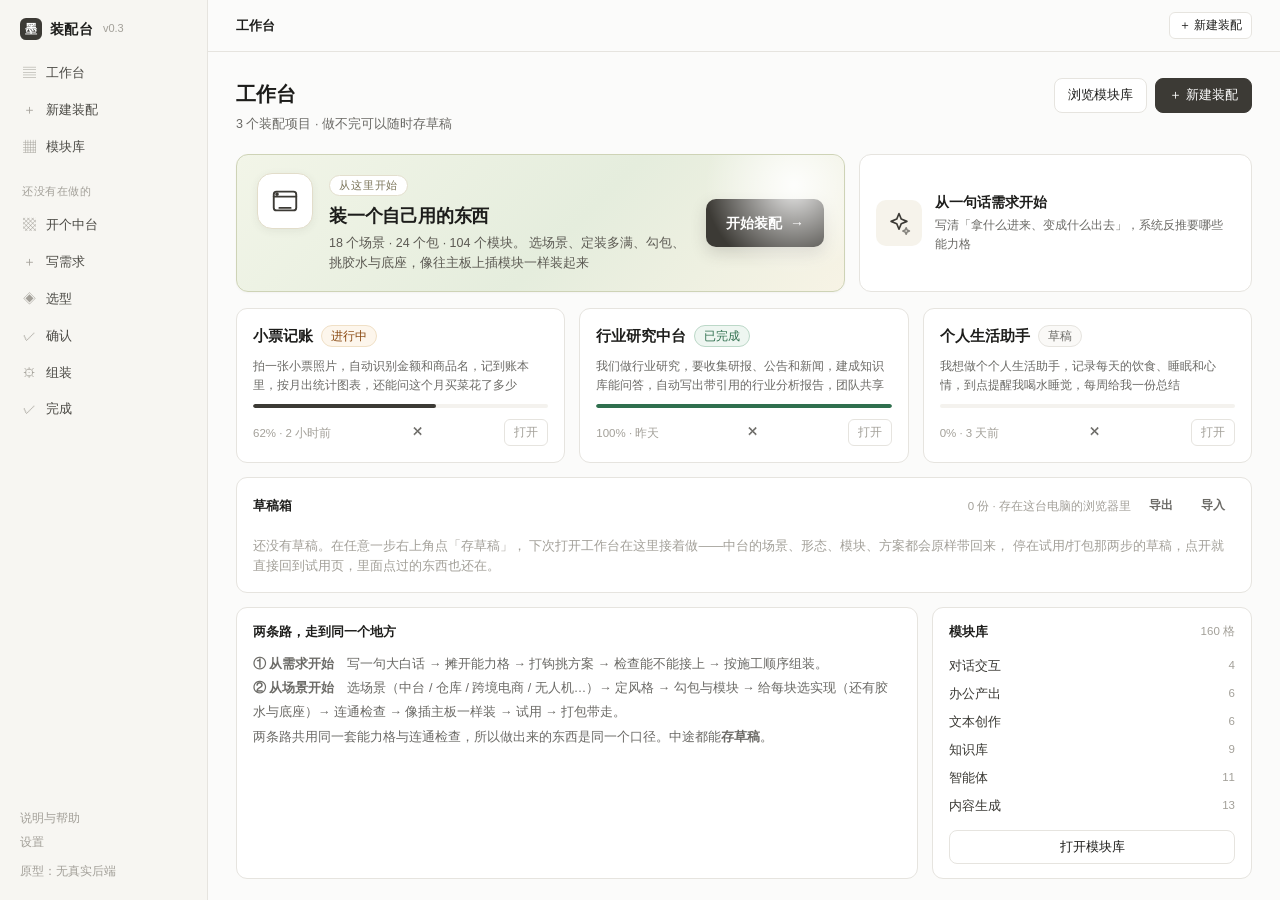
==== index.html @ 21ff0739 "release: 2026-11-26 首次发布（含线下现场域四个工作台）" ====
<!doctype html>
<html lang="zh-CN">
<head>
<meta charset="utf-8">
<meta name="viewport" content="width=device-width,initial-scale=1">
<title>墨山 · 装配台</title>
<style>
  :root{
    --bg:#fbfbfa; --panel:#fff; --side:#f7f6f2; --line:#e6e4df; --line2:#efedE8;
    --ink:#1d1d1b; --dim:#6b6a66; --faint:#a3a099; --soft:#f4f2ee;
    --brand:#3c3a35; --green:#2f6f4e; --red:#b3261e; --amber:#8a6d1f;
  }
  *{box-sizing:border-box}
  html,body{height:100%}
  body{margin:0;background:var(--bg);color:var(--ink);
    font:14px/1.6 -apple-system,BlinkMacSystemFont,"PingFang SC","Hiragino Sans GB","Microsoft YaHei",sans-serif;
    -webkit-font-smoothing:antialiased}
  button{font:inherit;color:inherit;cursor:pointer}
  a{color:inherit;text-decoration:none}
  .mono{font-family:ui-monospace,SFMono-Regular,Menlo,monospace}

  /* ── 外壳 ── */
  .app{display:grid;grid-template-columns:208px minmax(0,1fr);height:100vh}
  aside{background:var(--side);border-right:1px solid var(--line);display:flex;flex-direction:column;padding:16px 12px}
  .logo{display:flex;align-items:center;gap:8px;padding:2px 8px 16px}
  .logo i{width:22px;height:22px;border-radius:6px;background:var(--brand);display:grid;place-items:center;
    color:#fff;font-style:normal;font-size:12px;font-weight:700}
  .logo b{font-size:14px;font-weight:640;letter-spacing:.3px}
  .logo span{font-size:11px;color:var(--faint);margin-left:2px}
  .nav{display:flex;flex-direction:column;gap:2px}
  .nav #navFlow{display:flex;flex-direction:column;gap:2px;min-width:0}
  .nav a{display:flex;align-items:center;gap:9px;padding:7px 10px;border-radius:7px;font-size:13px;color:#4a4944}
  .nav a:hover{background:#eeece6}
  .nav a.on{background:#e9e6de;color:var(--ink);font-weight:600}
  .nav a i{font-style:normal;width:15px;text-align:center;color:var(--faint);font-size:13px}
  .nav a.on i{color:var(--brand)}
  .nav .lbl{font-size:11px;color:var(--faint);padding:16px 10px 6px;letter-spacing:.5px}
  .sidefoot{margin-top:auto;padding:10px 8px 2px;font-size:11.5px;color:var(--faint);line-height:1.7}

  main{overflow:auto;min-width:0}
  .top{position:sticky;top:0;z-index:20;background:rgba(251,251,250,.92);backdrop-filter:blur(6px);
    border-bottom:1px solid var(--line);padding:0 28px;height:52px;display:flex;align-items:center;gap:14px}
  .crumb{font-size:12.5px;color:var(--faint);display:flex;align-items:center;gap:7px}
  .crumb b{color:var(--ink);font-weight:600}
  .top .right{margin-left:auto;display:flex;gap:8px;align-items:center;
    /* 右侧按钮不参与收缩：一收缩「专业」「存草稿」就变成一个字一行 */
    flex:0 0 auto;white-space:nowrap}

  /* 步骤条 */
  .steps{display:flex;align-items:center;gap:0;font-size:12px;color:var(--faint)}
  .steps .s{display:flex;align-items:center;gap:6px;padding:0 4px}
  .steps .s em{font-style:normal;width:17px;height:17px;border-radius:50%;border:1px solid var(--line);
    background:#fff;display:grid;place-items:center;font-size:10.5px;color:var(--faint)}
  .steps .s.on{color:var(--ink);font-weight:600}
  .steps .s.on em{background:var(--brand);border-color:var(--brand);color:#fff}
  .steps .s.done em{background:#eef6f1;border-color:#bcd8c8;color:var(--green)}
  .steps .bar{width:22px;height:1px;background:var(--line)}

  /* ── 通用 ── */
  .page{padding:26px 28px 70px;max-width:1180px}
  .pagehd{display:flex;align-items:flex-start;gap:16px;margin-bottom:20px}
  .pagehd h1{margin:0;font-size:20px;font-weight:650;letter-spacing:.2px}
  .pagehd p{margin:4px 0 0;font-size:12.5px;color:var(--dim)}
  .pagehd .right{margin-left:auto;display:flex;gap:8px;flex:0 0 auto;
    flex-wrap:wrap;justify-content:flex-end}

  .btn{border:1px solid var(--line);background:#fff;border-radius:8px;padding:6px 13px;font-size:13px;
    display:inline-flex;align-items:center;gap:6px;transition:.12s}
  .btn:hover{background:var(--soft);border-color:#d5d1c7}
  .btn.primary{background:var(--brand);border-color:var(--brand);color:#fff}
  .btn.primary:hover{background:#2b2a26}
  .btn.ghost{background:transparent;border-color:transparent;color:var(--dim)}
  .btn.ghost:hover{background:var(--soft);color:var(--ink)}
  .btn.danger{color:var(--red);border-color:#e8c3bf;background:#fdf6f5}
  .btn.danger:hover{background:#fbeeec}
  .btn.sm{padding:3px 9px;font-size:12px;border-radius:6px}
  .btn.lg{padding:9px 20px;font-size:14px;border-radius:9px}
  /* 一步到底的那种按钮：这一页唯一「不用想」的出口，得让人一眼看见 */
  .btn.xl{padding:12px 26px;font-size:15px;font-weight:560;border-radius:10px;letter-spacing:.2px}
  .btn:disabled{opacity:.45;cursor:not-allowed;background:#f6f5f2}
  .btn.icon{padding:4px 7px}
  .recbar{display:flex;align-items:center;gap:16px;flex-wrap:wrap;
    padding:14px 18px;margin:0 0 18px;border:1px solid var(--line);border-radius:12px;
    background:linear-gradient(180deg,#fff,#fbfaf6)}
  .recbar .rb{min-width:220px;flex:1 1 320px}
  .recbar .rb b{display:block;font-size:13.5px;font-weight:640;margin-bottom:3px}
  .recbar .rb span{font-size:12px;color:var(--dim);line-height:1.7}
  .recbar .btn{flex:0 0 auto}
  @media(max-width:700px){ .recbar .btn{width:100%;justify-content:center} }

  .card{background:var(--panel);border:1px solid var(--line);border-radius:11px}
  .box{padding:14px 16px}
  .bh{font-size:12.5px;font-weight:640;margin:0 0 10px;display:flex;align-items:center;gap:8px}
  .bh .sp{margin-left:auto;font-weight:400;font-size:11.5px;color:var(--faint)}
  .badge{font-size:11.5px;border-radius:20px;padding:1px 9px;border:1px solid;font-weight:400;
    white-space:nowrap}
  .badge.ok{color:var(--green);border-color:#bcd8c8;background:#eef6f1}
  .badge.bad{color:var(--red);border-color:#e8c3bf;background:#fcf0ef}
  .badge.warn{color:#8a4a12;border-color:#f0e0c6;background:#fdf6ec}
  .badge.mute{color:var(--dim);border-color:var(--line);background:#faf9f7}
  .muted{color:var(--dim)}
  .faint{color:var(--faint)}
  .warnbox{font-size:12.5px;color:#8a4a12;background:#fdf6ec;border:1px solid #f0e0c6;border-radius:8px;padding:8px 10px;margin:7px 0}
  .brk{border-left:2px solid #e8c3bf;padding:1px 0 1px 10px;margin:9px 0;font-size:12.5px}
  .brk .fix{color:var(--dim);font-size:12px;margin-top:2px}
  .brk .fix em{font-style:normal;color:var(--green)}

  /* ── 工作台 ── */
  .grid3{display:grid;grid-template-columns:repeat(3,minmax(0,1fr));gap:14px}
  .proj{padding:16px;display:flex;flex-direction:column;gap:9px;transition:.15s;cursor:pointer}
  .proj:hover{border-color:#d5d1c7;box-shadow:0 6px 18px rgba(0,0,0,.045)}
  .proj h3{margin:0;font-size:14.5px;font-weight:620;display:flex;align-items:center;gap:8px}
  .proj .q{font-size:12px;color:var(--dim);line-height:1.6;display:-webkit-box;-webkit-line-clamp:2;
    -webkit-box-orient:vertical;overflow:hidden;min-height:38px}
  .proj .foot{display:flex;align-items:center;gap:8px;margin-top:2px;font-size:11.5px;color:var(--faint)}
  .proj .foot .btn{margin-left:auto}
  .bar{height:4px;border-radius:3px;background:var(--soft);overflow:hidden}
  .bar i{display:block;height:100%;background:var(--brand);border-radius:3px}
  .bar i.g{background:var(--green)}

  /* ── 需求页 ── */
  .askwrap{max-width:760px}
  .askwrap h1{font-size:26px;margin:8px 0 6px;font-weight:650;letter-spacing:.2px}
  .askwrap .sub{color:var(--dim);font-size:13.5px;margin:0 0 20px}
  textarea{width:100%;min-height:110px;resize:vertical;border:1px solid var(--line);border-radius:10px;
    padding:13px 15px;font:14px/1.7 inherit;background:#fff;outline:none;color:var(--ink)}
  textarea:focus{border-color:#b9b5ab;box-shadow:0 0 0 3px #f0eee8}
  .chips{display:flex;gap:7px;flex-wrap:wrap;margin:12px 0 0}
  .chip{font-size:12px;border:1px dashed #ddd9cd;border-radius:20px;padding:3px 11px;color:var(--dim);background:#fff;cursor:pointer}
  .chip:hover{color:var(--ink);border-color:#c9c3b3;background:#fdfcfa}
  .askfoot{display:flex;align-items:center;gap:10px;margin-top:18px}
  .askfoot .faint{font-size:11.5px}
  .tips{background:#fff;border:1px solid var(--line);border-radius:10px;padding:14px 16px;font-size:12.5px;color:var(--dim);line-height:1.85}
  .tips b{color:var(--ink)}

  /* ── 选型页 ── */
  .planwrap{display:grid;grid-template-columns:minmax(0,1fr) 344px;gap:20px;align-items:start}
  .needbar{display:flex;align-items:flex-start;gap:10px;padding:12px 14px;margin-bottom:14px}
  .needbar .q{font-size:13.5px;line-height:1.65;flex:1}
  .needbar .q em{font-style:normal;color:var(--faint);font-size:12px;display:block;margin-bottom:2px}
  .toolbar{display:flex;align-items:center;gap:8px;margin:0 0 14px;font-size:12.5px;color:var(--dim)}
  .toolbar .k{display:flex;gap:14px;margin-right:auto}
  .toolbar .k span b{color:var(--ink)}

  .group{margin-bottom:18px}
  .gt{display:flex;align-items:center;gap:8px;margin:0 0 8px;font-size:12.5px;font-weight:640}
  .gt .dot{width:7px;height:7px;border-radius:50%}
  .gt i{font-style:normal;font-weight:400;font-size:11.5px;color:var(--faint)}
  .mod{background:#fff;border:1px solid var(--line);border-radius:10px;padding:11px 13px;margin-bottom:7px;
    display:grid;grid-template-columns:20px minmax(0,1fr);gap:9px;transition:.15s}
  .mod:hover{border-color:#d5d1c7}
  .mod.off{background:#faf9f6;opacity:.6}
  .mod input{margin:3px 0 0;width:15px;height:15px;accent-color:#3c3a35}
  .mod .h{display:flex;align-items:baseline;gap:7px}
  .mod .nm{font-weight:620;font-size:13.5px}
  .mod .cid{font:10.5px/1 ui-monospace,Menlo,monospace;color:#b3b0a7}
  .mod .lk{margin-left:auto;font-size:11.5px;color:var(--faint);border-bottom:1px dashed #d8d4c9;cursor:pointer;white-space:nowrap;flex:0 0 auto}
  .mod .lk:hover{color:var(--ink)}
  .mod .ab{font-size:12.5px;color:#4a4944;margin-top:1px}
  .mod .io{font-size:11.5px;color:var(--dim);margin-top:4px}
  .mod .io b{font-weight:500;color:#57554f}
  .pills{display:flex;gap:6px;flex-wrap:wrap;margin-top:7px}
  .pill{font-size:11.5px;border:1px solid var(--line);border-radius:6px;padding:1px 8px;color:#4a4944;background:#fff;cursor:pointer}
  .pill:hover{border-color:#c3bfb4}
  .pill.on{background:var(--brand);border-color:var(--brand);color:#fff}
  .pill.on i{color:#c8c4ba}
  .pill i{font-style:normal;color:#a3a099;margin-left:4px;font-size:10px}
  .pill.more{color:var(--faint);border-style:dashed;cursor:default}

  aside.right{position:sticky;top:68px;display:flex;flex-direction:column;gap:11px}
  ol.seq{margin:0;padding-left:19px;font-size:12.5px}
  ol.seq li{margin:3px 0}
  ol.seq li small{color:#b3b0a7;font-size:10.5px;margin-left:5px;font-family:ui-monospace,Menlo,monospace}
  .gapbox{font-size:12px;color:#8a4a12;background:#fdf6ec;border:1px solid #f0e0c6;border-radius:8px;padding:8px 10px;margin-top:6px}
  .cta{display:flex;flex-direction:column;gap:7px}
  .cta .hint{font-size:11.5px;color:var(--faint);text-align:center}

  /* ── 确认页 ── */
  .conf{display:grid;grid-template-columns:minmax(0,1fr) 300px;gap:20px;align-items:start}
  table{width:100%;border-collapse:collapse;font-size:12.5px}
  th,td{text-align:left;padding:9px 10px;border-bottom:1px solid var(--line2);vertical-align:top}
  th{font-size:11.5px;color:var(--dim);font-weight:600;background:#faf9f7;border-top:1px solid var(--line)}
  tr:last-child td{border-bottom:none}
  td.nm{font-weight:600}
  td .sub{color:var(--faint);font-size:11px;font-family:ui-monospace,Menlo,monospace}
  .stat{display:grid;grid-template-columns:1fr 1fr;gap:1px;background:var(--line);border-radius:10px;overflow:hidden;border:1px solid var(--line)}
  .stat div{background:#fff;padding:12px 14px}
  .stat b{display:block;font-size:20px;font-weight:640;line-height:1.2}
  .stat span{font-size:11.5px;color:var(--dim)}
  .stat b.g{color:var(--green)} .stat b.a{color:var(--amber)} .stat b.r{color:var(--red)}

  /* ── 组装页 ── */
  .buildwrap{max-width:820px;margin:0 auto;padding:34px 28px}
  .ring{width:132px;height:132px;position:relative;margin:0 auto 6px}
  .ring svg{transform:rotate(-90deg)}
  .ring .c{position:absolute;inset:0;display:flex;flex-direction:column;align-items:center;justify-content:center;gap:1px}
  .ring .c b{font-size:24px;font-weight:650;letter-spacing:-.5px}
  .ring .c span{font-size:11px;color:var(--faint)}
  .stage{display:flex;justify-content:center;gap:0;margin:16px 0 22px}
  .stage .s{font-size:11.5px;color:var(--faint);padding:0 12px;position:relative;display:flex;align-items:center;gap:5px}
  .stage .s:after{content:"";position:absolute;right:-3px;width:6px;height:1px;background:var(--line)}
  .stage .s:last-child:after{display:none}
  .stage .s i{width:6px;height:6px;border-radius:50%;background:#dcd8cd}
  .stage .s.on{color:var(--ink);font-weight:600}
  .stage .s.on i{background:var(--brand)}
  .stage .s.done i{background:var(--green)}
  .log{background:#faf9f7;border:1px solid var(--line);border-radius:10px;padding:12px 14px;height:246px;
    overflow:auto;font:12px/1.95 ui-monospace,Menlo,monospace;color:#4a4944}
  .log div{white-space:pre-wrap}
  .log .t{color:#b3b0a7}
  .log .ok{color:var(--green)}
  .log .now{color:var(--ink);font-weight:600}
  .log .dim{color:var(--dim)}
  .buildbar{display:flex;justify-content:center;gap:8px;margin-top:16px;flex-wrap:wrap}
  .buildbar .back{margin-right:auto}

  /* ── 完成页 ── */
  /* 注意：完成页容器不能叫 .done —— 阶段条里「已完成的步骤」也是 .s.done，
     两者一撞，max-width + margin:0 auto 会把阶段条上的项撑成居中块（真踩过） */
  .donewrap{max-width:760px;margin:0 auto;padding:44px 28px;text-align:center}
  .donewrap .tick{width:56px;height:56px;border-radius:50%;background:#eef6f1;border:1px solid #bcd8c8;
    display:grid;place-items:center;margin:0 auto 14px;color:var(--green);font-size:26px}
  .donewrap h1{margin:0;font-size:22px;font-weight:650}
  .donewrap p{margin:6px 0 0;color:var(--dim);font-size:13px}
  .tree{text-align:left;background:#faf9f7;border:1px solid var(--line);border-radius:10px;padding:13px 16px;
    margin:22px 0;font:12px/1.95 ui-monospace,Menlo,monospace;color:#4a4944;white-space:pre;overflow:auto}
  .tree .d{color:var(--brand);font-weight:600}
  .tree .m{color:var(--faint)}
  .donebtns{display:flex;gap:9px;justify-content:center;flex-wrap:wrap}

  /* ── 试用 / 打包 ── */
  .trialbar{display:flex;align-items:center;gap:10px;flex-wrap:wrap;margin-bottom:12px}
  .trialbox{display:block;width:100%;height:640px;border:1px solid var(--line);border-radius:12px;
    background:#f4f3ef;box-shadow:0 1px 0 #fff inset}
  .packlist{background:#faf9f7;border:1px solid var(--line);border-radius:10px;padding:4px 0;margin:14px 0;
    font:12px/1.9 ui-monospace,Menlo,monospace;overflow:auto}
  .packlist .row{display:flex;gap:10px;padding:5px 14px;border-bottom:1px solid var(--line2)}
  .packlist .row:last-child{border-bottom:0}
  .packlist .row b{font-weight:600;color:var(--ink);min-width:130px}
  .packlist .row span{color:var(--dim);font-family:inherit}
  @media(max-width:720px){.trialbox{height:540px}}

  /* ── 库 ── */
  .libbar{display:flex;gap:9px;align-items:center;margin-bottom:16px}
  input.search{flex:1;border:1px solid var(--line);border-radius:8px;padding:7px 12px;font:13px inherit;outline:none;background:#fff}
  input.search:focus{border-color:#b9b5ab;box-shadow:0 0 0 3px #f0eee8}
  .libdom{margin-bottom:18px}
  .librow{display:grid;grid-template-columns:repeat(2,minmax(0,1fr));gap:8px}
  .libitem{background:#fff;border:1px solid var(--line);border-radius:9px;padding:9px 12px;cursor:pointer}
  .libitem:hover{border-color:#d5d1c7}
  .libitem b{font-size:13px;font-weight:600}
  .libitem .cid{font:10.5px/1 ui-monospace,Menlo,monospace;color:#b3b0a7;margin-left:6px}
  .libitem p{margin:2px 0 0;font-size:11.5px;color:var(--dim);line-height:1.55}

  /* ── 弹窗 / toast ── */
  .mask{position:fixed;inset:0;background:rgba(20,20,18,.28);display:grid;place-items:center;z-index:80;padding:24px}
  .modal{background:#fff;border-radius:13px;max-width:640px;width:100%;max-height:84vh;display:flex;flex-direction:column;
    box-shadow:0 24px 70px rgba(0,0,0,.18);overflow:hidden}
  .modal .mh{padding:15px 18px;border-bottom:1px solid var(--line);display:flex;align-items:center;gap:10px}
  .modal .mh b{font-size:14.5px;font-weight:640}
  .modal .mh .x{margin-left:auto;border:0;background:transparent;color:var(--faint);font-size:17px;line-height:1;padding:2px 5px;border-radius:5px}
  .modal .mh .x:hover{background:var(--soft);color:var(--ink)}
  .modal .mb{padding:16px 18px;overflow:auto}
  .modal .mf{padding:12px 18px;border-top:1px solid var(--line);display:flex;gap:8px;justify-content:flex-end;background:#fcfbf9}
  .modal p{margin:8px 0;font-size:13px;line-height:1.75}
  .modal .kv{display:flex;gap:8px;font-size:12px;color:var(--dim);margin:3px 0}
  .modal .kv b{color:var(--ink);font-weight:500;min-width:52px;flex:0 0 auto}
  .pvrow{border:1px solid var(--line);border-radius:9px;padding:10px 12px;margin:7px 0}
  .pvrow.on{border-color:var(--brand);background:#fcfbf9}
  .pvrow .h{display:flex;align-items:center;gap:8px}
  .pvrow .h b{font-size:13px}
  .pvrow p{margin:4px 0 0;font-size:12px;color:var(--dim)}
  .pvrow ul{margin:5px 0 0;padding-left:16px;font-size:12px;color:var(--dim);line-height:1.7}
  #toast{position:fixed;left:50%;bottom:26px;transform:translate(-50%,14px);background:#2b2a26;color:#fff;
    font-size:12.5px;padding:8px 16px;border-radius:20px;opacity:0;pointer-events:none;transition:.22s;z-index:99}
  #toast.on{opacity:1;transform:translate(-50%,0)}

  .empty{color:var(--faint);font-size:12.5px}
  .mobar{display:none}
  @media(max-width:1080px){
    .mobar{display:flex;position:sticky;bottom:0;z-index:15;align-items:center;gap:10px;
      background:rgba(251,251,250,.95);backdrop-filter:blur(6px);border-top:1px solid var(--line);
      padding:9px 14px;margin:0 -14px}
  }
  .feed div{font-size:12.5px;color:#3a3934;padding:5px 0;border-bottom:1px dashed var(--line2)}
  .feed div:last-child{border-bottom:0}
  .feed .t{color:var(--faint);font-size:11.5px;margin-right:9px;font-family:ui-monospace,Menlo,monospace}
  .mini div{display:flex;align-items:center;font-size:12.5px;color:#3a3934;padding:4px 0}
  .mini div span{flex:1}
  .mini div i{font-style:normal;color:var(--faint);font-size:11.5px}
  @media(max-width:1080px){.page>div[style*="grid-template-columns:minmax(0,1fr) 320px"]{grid-template-columns:1fr!important}}
  @media(max-width:1080px){
    .planwrap,.conf{grid-template-columns:1fr}
    aside.right{position:static}
    .grid3{grid-template-columns:1fr}
    .librow{grid-template-columns:1fr}
  }
  @media(max-width:820px){
    .app{grid-template-columns:1fr;grid-template-rows:auto minmax(0,1fr)}
    aside{flex-direction:row;align-items:center;gap:6px;border-right:0;border-bottom:1px solid var(--line);
      padding:7px 12px;overflow-x:auto}
    .logo{padding:0 10px 0 0}
    .logo b{display:none}
    .logo span{display:none}
    /* 横排时 nav 不能被压缩：flex-shrink 会把每个入口挤到一个字宽，中文就竖排了 */
    .nav{flex-direction:row;gap:2px;flex:0 0 auto}
    .nav #navFlow{flex-direction:row;gap:2px;flex:0 0 auto}
    .nav a{white-space:nowrap;flex:0 0 auto}
    .nav .lbl{display:none}
    .sidefoot{display:none}
    .top{padding:0 14px;height:46px;gap:8px}
    /* crumb 本身是 flex，text-overflow 对它无效——会把场景名硬切一半。
       要让里面的 b 去省略，才出得来「仓库管理…」 */
    .top .crumb{white-space:nowrap;overflow:hidden;min-width:0}
    .top .crumb b{overflow:hidden;text-overflow:ellipsis;white-space:nowrap;min-width:0}
    .top .right{flex:0 0 auto;white-space:nowrap;display:flex;gap:7px}
    .steps{display:none}
    .top .hubstep{display:none}
    .page{padding:18px 14px 60px}
    .pagehd{flex-wrap:wrap}
  }
  /* ── 个人中台：风格 / 模块 / 方案 ── */
  .hubstep{display:flex;align-items:center;gap:0;font-size:12px;color:var(--faint)}
  .hubstep .s{display:flex;align-items:center;gap:6px}
  /* 顶栏里这三样都不能被压成竖排：中文在 flex 收缩时会一个字一行。
     桌面端也要 nowrap —— 面包屑变长（「芯片 EDA 设计台」）以后 1280 就开始挤。 */
  .top .crumb,.top .hubstep,.top .hubstep .s{white-space:nowrap}
  .top .hubstep{flex:0 1 auto;min-width:0;overflow:hidden}
  .top .crumb{min-width:0;overflow:hidden}
  .top .crumb b{overflow:hidden;text-overflow:ellipsis;white-space:nowrap;min-width:0}
  /* 1240 以下步骤条只留序号圆点：八步的文字加起来比面包屑还宽，先砍它 */
  @media(max-width:1240px){
    .top .hubstep .s{font-size:0}
    .top .hubstep .s em{font-size:10px}
    .top .hubstep .b{margin:0 3px;width:12px}
  }
  .hubstep .s em{font-style:normal;width:17px;height:17px;border-radius:50%;border:1px solid var(--line);
    background:#fff;display:grid;place-items:center;font-size:10.5px;color:var(--faint)}
  .hubstep .s.on{color:var(--ink);font-weight:600}
  .hubstep .s.on em{background:var(--brand);border-color:var(--brand);color:#fff}
  .hubstep .s.done em{background:#eef6f1;border-color:#bcd8c8;color:var(--green)}
  .hubstep .b{width:20px;height:1px;background:var(--line);margin:0 6px}

  .styles{display:grid;grid-template-columns:repeat(3,minmax(0,1fr));gap:14px}
  .sty{background:var(--panel);border:1px solid var(--line);border-radius:12px;padding:14px;cursor:pointer;
    transition:.16s;display:flex;flex-direction:column;gap:9px}
  .sty:hover{border-color:#cfcabd;box-shadow:0 8px 22px rgba(0,0,0,.06);transform:translateY(-1px)}
  .sty.on{border-color:var(--brand);box-shadow:0 0 0 2px #eceae4}
  .sty .nm{display:flex;align-items:center;gap:8px;font-size:14.5px;font-weight:640}
  .sty .nm .n{margin-left:auto;font-size:11.5px;color:var(--faint);font-weight:400}
  .sty .d{font-size:12.5px;color:var(--dim);line-height:1.7;min-height:44px}
  .sty .keep{font-size:11.5px;color:#4a4944;background:#faf9f7;border:1px dashed var(--line);
    border-radius:7px;padding:7px 9px;line-height:1.65}
  .sty .keep b{color:var(--ink);font-weight:600}
  .sty svg{display:block;width:100%;height:auto;border-radius:8px;background:#f8f7f4;border:1px solid var(--line2)}


  /* ── 场景：选「我要做什么」 ── */
  /* 场景一多，一张平铺网格就找不着了。按「装给谁」分组，
     顶上一条吸顶索引：点一下就只看这一组，再点「全部」回来。 */
  .scidx{position:sticky;top:52px;z-index:8;display:flex;gap:7px;align-items:center;flex-wrap:wrap;
    padding:9px 0 10px;margin-bottom:2px;background:#fff;border-bottom:1px solid var(--line2)}
  .scidx .lb{font-size:11.5px;color:var(--faint);margin-right:2px}
  .scg{border:1px solid var(--line);background:#fff;border-radius:20px;padding:5px 12px;font-size:12.5px;
    color:var(--dim);display:inline-flex;align-items:center;gap:6px;cursor:pointer;transition:.13s;font-weight:500}
  .scg i{font-style:normal;font-size:10.5px;color:var(--faint);background:#f4f2ec;border-radius:10px;
    padding:0 5px;line-height:15px}
  .scg:hover{border-color:#d5d1c7;color:var(--ink)}
  .scg.on{background:var(--brand);border-color:var(--brand);color:#fff}
  .scg.on i{background:rgba(255,255,255,.18);color:#fff}
  .scgh{display:flex;align-items:baseline;gap:9px;margin:16px 0 9px}
  .scgh b{font-size:13.5px;font-weight:640}
  .scgh span{font-size:11.5px;color:var(--faint)}
  .scgh:first-child{margin-top:6px}
  .sctip{font-size:12px;color:var(--dim);margin:6px 0 2px}
  .sctip .lnk{border:0;background:none;padding:0;margin-left:8px;color:var(--ink);text-decoration:underline;
    text-underline-offset:2px;cursor:pointer;font-size:12px}
  .scenes{display:grid;grid-template-columns:repeat(3,minmax(0,1fr));gap:12px}
  .sc{background:var(--panel);border:1px solid var(--line);border-radius:12px;padding:13px 14px;
    cursor:pointer;transition:.16s;display:flex;flex-direction:column;gap:7px}
  .sc:hover{border-color:#cfcabd;box-shadow:0 8px 22px rgba(0,0,0,.06);transform:translateY(-1px)}
  .sc.on{border-color:var(--brand);box-shadow:0 0 0 2px #eceae4}
  .sc .sh{display:flex;align-items:center;gap:8px}
  .sc .sico{width:30px;height:30px;border-radius:8px;background:#f4f2ec;display:grid;place-items:center;
    color:#6a675d;border:1px solid var(--line2);flex:0 0 auto}
  .sc .sh b{font-size:14px;font-weight:640}
  .sc .ss{font-size:12px;color:var(--dim);line-height:1.6}
  .sc .so{font-size:11.5px;color:#5c5a53;line-height:1.6;background:#faf9f6;border-radius:7px;padding:7px 8px}
  .sc .so em{font-style:normal;color:var(--faint);margin-right:5px}
  .sc .sp{display:flex;flex-wrap:wrap;gap:4px;margin-top:auto;padding-top:5px}
  .sc .sp span{font-size:10.5px;border-radius:20px;padding:2px 7px;font-weight:500;
    background:hsl(var(--h) 70% 94%);color:hsl(var(--h) 46% 30%);border:1px solid hsl(var(--h) 52% 84%)}

  /* ── 包：成套的功能，带色相 ── */
  .packs{display:flex;flex-direction:column;gap:15px}
  .pk{background:var(--panel);border:1px solid var(--line);border-radius:13px;overflow:hidden;
    border-left:3px solid hsl(var(--h) 60% 64%)}
  .pk.out{border-left-style:dashed}
  .pk.off{background:#fcfbf9}
  .pk .ph{display:flex;align-items:center;gap:8px;padding:10px 13px;
    background:hsl(var(--h) 54% 97%);border-bottom:1px solid var(--line2)}
  .pk .pico{width:26px;height:26px;border-radius:7px;background:#fff;flex:0 0 auto;
    border:1px solid hsl(var(--h) 42% 88%);display:grid;place-items:center}
  .pk .ph b{font-size:13.5px;font-weight:650;color:hsl(var(--h) 32% 24%)}
  .pk .ptk{font-size:10.5px;border-radius:20px;padding:2px 7px;border:1px solid transparent;white-space:nowrap}
  .pk .ptk.must{background:#eef6f1;color:#2f6b4a;border-color:#cfe4d8}
  .pk .ptk.rec{background:#fdf3e3;color:#8a5a12;border-color:#f0dcbc}
  .pk .ptk.opt{background:#f4f3ef;color:#7a776d;border-color:var(--line)}
  .pk .pout{font-size:10.5px;color:var(--faint);border:1px dashed var(--line);border-radius:20px;padding:1px 6px;white-space:nowrap}
  .pk .pn{margin-left:auto;font-size:11.5px;color:hsl(var(--h) 28% 40%);font-variant-numeric:tabular-nums}
  .pk .pall{border:1px solid hsl(var(--h) 38% 85%);background:#fff;color:hsl(var(--h) 36% 34%);
    font-size:11px;border-radius:6px;padding:2px 8px;cursor:pointer;white-space:nowrap}
  .pk .pall:hover{background:hsl(var(--h) 68% 96%)}
  .pk .ps{font-size:11.5px;color:var(--dim);line-height:1.6;padding:8px 14px 0}
  .pk .plist{display:grid;grid-template-columns:repeat(2,minmax(0,1fr));gap:9px;padding:10px 12px 12px}

  /* 模块卡：左边一条这个包的颜色，图标底色也带色 */
  .plist .hm{grid-template-columns:40px minmax(0,1fr) auto;padding:9px 10px;gap:10px;
    border-left:3px solid hsl(var(--h) 55% 68%)}
  .plist .hm .ico{width:40px;height:40px;background:hsl(var(--h) 62% 96%);border-color:hsl(var(--h) 44% 89%)}
  .plist .hm.off{border-left-color:var(--line)}
  .plist .hm.off .ico{background:#f6f4ef}
  .hm .nm .mc{font-size:10.5px;color:var(--faint);font-weight:400;margin-left:auto;white-space:nowrap}

  /* 方案页的三段标题与胶水卡 */
  .secttl{display:flex;align-items:baseline;gap:9px;margin:18px 0 10px;scroll-margin-top:70px}
  .secttl.first{margin-top:12px}
  .secttl b{font-size:14px;font-weight:650;white-space:nowrap}
  .secttl span{font-size:11.5px;color:var(--faint)}
  .pm .pdot{width:22px;height:22px;display:grid;place-items:center;border-radius:6px;flex:0 0 auto;
    background:hsl(var(--h) 62% 96%);border:1px solid hsl(var(--h) 44% 89%)}
  .pm .ptag{font-size:10.5px;color:hsl(var(--h) 34% 36%);background:hsl(var(--h) 58% 96%);
    border:1px solid hsl(var(--h) 44% 87%);border-radius:20px;padding:1px 7px;white-space:nowrap}
  .plans.glue{display:grid;grid-template-columns:repeat(2,minmax(0,1fr));gap:12px;align-items:start}
  .pm.g .why{font-size:11.5px;color:var(--dim);line-height:1.65;padding:0 14px 9px;
    border-bottom:1px solid var(--line2);background:#fcfbf9}
  @media(max-width:1180px){.pk .plist{grid-template-columns:1fr}}
  @media(max-width:1100px){.plans.glue{grid-template-columns:1fr}}
  @media(max-width:900px){.scenes{grid-template-columns:repeat(2,minmax(0,1fr))}}
  @media(max-width:680px){
    .scenes{grid-template-columns:1fr}.pk .ph{flex-wrap:wrap}
    .scidx{top:46px;gap:6px;flex-wrap:nowrap;overflow-x:auto;padding-bottom:8px;
      scrollbar-width:none;-ms-overflow-style:none}
    .scidx::-webkit-scrollbar{display:none}
    .scg{flex:0 0 auto}
    .scidx .lb{display:none}}

  .hubmods{display:flex;flex-direction:column;gap:16px}
  .hm{background:var(--panel);border:1px solid var(--line);border-radius:11px;padding:12px 14px;
    display:grid;grid-template-columns:44px minmax(0,1fr) auto;gap:12px;align-items:start;
    transition:.14s;position:relative;cursor:pointer}
  .hm:hover{border-color:#d5d1c7}
  .hm.off{background:#fbfaf8;border-style:dashed}
  .hm.off .nm,.hm.off .sb{color:var(--faint)}
  .hm .ico{width:44px;height:44px;border-radius:9px;background:#f4f2ec;display:grid;place-items:center;border:1px solid var(--line2)}
  .hm.off .ico{opacity:.5}
  .hm .nm{font-size:13.5px;font-weight:620;display:flex;align-items:center;gap:8px}
  .hm .nm .tk{font-size:11px;font-weight:400;color:var(--faint);border:1px solid var(--line);
    border-radius:20px;padding:0 7px}
  .hm .sb{font-size:12px;color:var(--dim);line-height:1.65;margin-top:3px}
  .hm .cells{display:flex;gap:5px;flex-wrap:wrap;margin-top:6px}
  .hm .cells span{font:10.5px/1 ui-monospace,Menlo,monospace;color:#8b8880;background:#f7f5f1;
    border:1px solid var(--line2);border-radius:5px;padding:2px 5px}
  .hm .act{display:flex;align-items:center;gap:8px;padding-top:2px}
  .hm .tick{width:19px;height:19px;border-radius:5px;border:1.5px solid #cdc8bb;background:#fff;
    display:grid;place-items:center;color:#fff;font-size:12px;transition:.12s}
  .hm:not(.off) .tick{background:var(--green);border-color:var(--green)}
  .hm .x{border:0;background:transparent;color:var(--faint);font-size:15px;line-height:1;padding:2px 4px;border-radius:5px}
  .hm .x:hover{background:var(--soft);color:var(--ink)}
  .hm.just .tick{animation:tickPop .3s cubic-bezier(.34,1.45,.5,1)}
  @keyframes tickPop{0%{transform:scale(.5)}65%{transform:scale(1.16)}100%{transform:scale(1)}}

  .plans{display:flex;flex-direction:column;gap:12px}
  .pm{background:var(--panel);border:1px solid var(--line);border-radius:11px;overflow:hidden}
  .pm .h{display:flex;align-items:center;gap:10px;padding:10px 14px;background:#faf9f7;border-bottom:1px solid var(--line2)}
  .pm .h b{font-size:13px;font-weight:620}
  .pm .h .cells{margin:0;display:flex;gap:5px}
  .pm .h .cells span{font:10.5px/1 ui-monospace,Menlo,monospace;color:#8b8880}
  .pm .body{padding:6px 10px 10px}
  .pv{display:grid;grid-template-columns:minmax(0,1fr) auto;gap:10px;align-items:start;
    border:1px solid transparent;border-radius:9px;padding:9px 10px;cursor:pointer}
  .pv:hover{background:#fcfbf9;border-color:var(--line2)}
  .pv.on{background:#fcfbf9;border-color:var(--brand)}
  .pv .n{font-size:12.5px;font-weight:600;display:flex;align-items:center;gap:7px;flex-wrap:wrap}
  .pv .nt{font-size:11.5px;color:var(--dim);line-height:1.6;margin-top:2px}
  .pv .lv{font-size:11px;border-radius:20px;padding:0 7px;border:1px solid;font-weight:400}
  .lv.rec{color:var(--green);border-color:#bcd8c8;background:#eef6f1}
  .lv.ok{color:var(--dim);border-color:var(--line);background:#faf9f7}
  .lv.warn{color:#8a4a12;border-color:#f0e0c6;background:#fdf6ec}
  .lv.build{color:#5b4a8a;border-color:#d8d0ea;background:#f5f2fb}
  .pv .rd{width:15px;height:15px;border-radius:50%;border:1.5px solid #cdc8bb;background:#fff;margin-top:2px}
  .pv.on .rd{border-color:var(--brand);background:var(--brand);box-shadow:inset 0 0 0 3px #fff}

  /* ── PCB 插模块 ── */
  .pcb{background:#2b473d;border:1px solid #1e332b;border-radius:14px;padding:14px;position:relative;
    overflow:hidden;box-shadow:inset 0 0 0 1px rgba(255,255,255,.04)}
  .pcb:before{content:"";position:absolute;inset:0;pointer-events:none;opacity:.5;
    background-image:linear-gradient(rgba(148,196,175,.10) 1px,transparent 1px),
                     linear-gradient(90deg,rgba(148,196,175,.10) 1px,transparent 1px);
    background-size:22px 22px}
  .pcb .hd{display:flex;align-items:center;gap:8px;font-size:11.5px;color:#a8cbba;margin-bottom:10px;
    position:relative;font-family:ui-monospace,Menlo,monospace;letter-spacing:.5px}
  .pcb .hd i{font-style:normal;color:#6f9b86}
  .pcb .grid{display:grid;grid-template-columns:repeat(4,minmax(0,1fr));gap:9px;position:relative}
  .slot{height:54px;border-radius:7px;border:1px dashed rgba(170,205,188,.35);
    display:flex;align-items:center;justify-content:center;font-size:11px;color:rgba(170,205,188,.55);
    text-align:center;padding:0 6px;line-height:1.35;background:rgba(0,0,0,.10)}
  .mchip{height:54px;border-radius:7px;color:#2a2824;padding:6px 8px 12px;
    background:linear-gradient(hsl(var(--h,45) 52% 93%),hsl(var(--h,45) 44% 86%));
    display:flex;align-items:center;justify-content:center;text-align:center;font-size:11.5px;line-height:1.3;
    position:relative;box-shadow:0 1px 2px rgba(0,0,0,.25),inset 0 -1px 0 rgba(0,0,0,.06)}
  .mchip .nm{font-weight:600}
  .mchip:after{content:"";position:absolute;left:8px;right:8px;bottom:4px;height:4px;
    background-image:radial-gradient(circle,#c9a227 1.1px,transparent 1.2px);background-size:6px 4px}
  .mchip.just{animation:plugIn .5s cubic-bezier(.2,1.5,.35,1) both}
  .mchip.solder{box-shadow:0 0 0 2px rgba(201,162,39,.85),0 1px 2px rgba(0,0,0,.3)}
  @keyframes plugIn{
    0%{transform:translateY(-26px) scale(.92);opacity:.15}
    65%{transform:translateY(3px) scale(1.03);opacity:1}
    100%{transform:none;opacity:1}
  }
  @media(prefers-reduced-motion:reduce){.mchip.just,.hm.just .tick{animation:none}}

  /* ── 形态·规格·平台：三组竖着排 ── */
  .pgrp{margin-bottom:20px}
  .pgt{display:flex;align-items:baseline;gap:10px;margin:0 0 9px}
  .pgt b{font-size:13.5px;font-weight:650}
  .pgt span{font-size:11.5px;color:var(--faint)}
  .sty.frm{align-items:flex-start}
  .sty.frm .fico{width:44px;height:44px;border-radius:11px;background:#f4f2ec;border:1px solid var(--line2);
    display:grid;place-items:center;color:#6a675d}
  .sty.frm.on .fico{background:#f0efe9;border-color:#cfcabd;color:var(--ink)}
  .plats{display:flex;flex-wrap:wrap;gap:9px}
  .plat{display:flex;align-items:center;gap:7px;border:1px solid var(--line);background:var(--panel);
    border-radius:9px;padding:8px 12px;cursor:pointer;transition:.14s;font-size:12.5px}
  .plat:hover{border-color:#cfcabd}
  .plat .pi{display:grid;place-items:center;width:20px;height:20px;border-radius:6px;background:#f1efe8;color:#6a675d}
  .plat b{font-weight:600}
  .plat .pn{font-size:10.5px;color:var(--faint)}
  .plat.on{background:var(--ink);border-color:var(--ink);color:#fff}
  .plat.on .pi{background:rgba(255,255,255,.16);color:#fff}
  .plat.on .pn{color:rgba(255,255,255,.6)}
  .plat.no{opacity:.45;cursor:not-allowed;border-style:dashed}
  .hintline{font-size:11.5px;color:var(--dim);line-height:1.75;background:#faf9f6;border:1px dashed var(--line);
    border-radius:8px;padding:8px 10px;margin-top:9px}
  .hintline b{color:var(--ink)}

  /* ── 模块卡上的「多包」标 ── */
  .hm .nm .mp{font-size:10px;color:hsl(var(--h) 40% 34%);background:hsl(var(--h) 62% 95%);
    border:1px solid hsl(var(--h) 44% 86%);border-radius:20px;padding:1px 6px;font-weight:500;white-space:nowrap}
  .proline{margin-top:5px;display:flex;flex-direction:column;gap:2px}
  .proline .ce{font:10px/1.5 ui-monospace,Menlo,monospace;color:#8b8880;display:flex;gap:6px}
  .proline .ce em{font-style:normal;color:#6a675d;flex:0 0 auto}
  .proline .ce i{font-style:normal;color:#a19d92}
  .proon{background:var(--ink);border-color:var(--ink);color:#fff}
  .proon:hover{background:#3a3830}
  .protbl{width:100%;border-collapse:collapse;font-size:12px}
  .protbl th{text-align:left;font-size:10.5px;color:var(--faint);font-weight:500;padding:6px 10px;
    border-bottom:1px solid var(--line2);background:#faf9f7}
  .protbl td{padding:7px 10px;border-bottom:1px solid var(--line2);vertical-align:top}
  .protbl tr:last-child td{border-bottom:0}
  .protbl .mono{font-family:ui-monospace,Menlo,monospace;font-size:11px;color:#5f5d55}

  /* ── 包图：左包右模块，中间连线 ── */
  .pmap{border:1px solid var(--line);border-radius:12px;background:var(--panel);padding:8px 12px}
  .prow{display:grid;grid-template-columns:178px minmax(0,1fr);gap:12px;align-items:start;
    padding:7px 0;border-top:1px dashed var(--line2)}
  .prow:first-child{border-top:0}
  .pnode{display:flex;align-items:center;gap:7px;border:1px solid hsl(var(--h) 42% 86%);
    background:hsl(var(--h) 60% 97%);border-radius:8px;padding:5px 9px;font-size:12px}
  .pnode .pd{display:grid;place-items:center}
  .pnode b{font-weight:600;color:hsl(var(--h) 34% 24%);font-size:12px;white-space:nowrap;
    overflow:hidden;text-overflow:ellipsis}
  .pnode i{margin-left:auto;font-style:normal;font-size:10.5px;color:hsl(var(--h) 30% 44%)}
  .pchips{display:flex;flex-wrap:wrap;gap:5px;padding-top:1px}
  .mnode{display:inline-flex;align-items:center;gap:4px;border:1px solid hsl(var(--h) 40% 86%);
    background:hsl(var(--h) 55% 97%);border-radius:6px;padding:3px 7px;font-size:11.5px;
    color:hsl(var(--h) 32% 26%);overflow:hidden;white-space:nowrap}
  .mnode em{font-style:normal;font-size:9.5px;color:#fff;background:hsl(var(--h) 45% 58%);
    border-radius:20px;padding:0 4px;flex:0 0 auto}

  /* ── 逻辑图：能力格 DAG ── */
  .lgwrap{border:1px solid var(--line);border-radius:12px;overflow-x:auto;background:
    linear-gradient(#fbfaf7,#fbfaf7) padding-box,repeating-linear-gradient(0deg,transparent,transparent 21px,rgba(0,0,0,.03) 21px,rgba(0,0,0,.03) 22px);
    padding:6px;overflow:hidden}
  .lg .node rect{transition:opacity .2s}
  /* SVG 的 <g> 默认绕 viewBox 原点做 transform，rotate/scale 会变成整块位移——
     五套动效原来都"往下掉一段"，就是这么来的。锁成绕自己那一格的中心。 */
  .lg .node{transform-box:fill-box;transform-origin:50% 50%}
  .lg .edge{stroke-dasharray:var(--len);stroke-dashoffset:var(--len)}
  .lg.play .edge{animation:edgeDraw .5s linear forwards;animation-delay:var(--ed)}
  @keyframes edgeDraw{to{stroke-dashoffset:0}}
  .lg.play .node{animation:ndLego .46s cubic-bezier(.2,1.5,.4,1) both;animation-delay:var(--d)}
  /* ① 平涂方块：不位移、不缩放、没有厚度，只是"啪"地刷上去（4 段跳变 + 直角块） */
  .lg[data-anim="flat"] .node rect:first-child{filter:none}
  .lg[data-anim="flat"].play .node{animation:ndFlat .22s steps(4,end) both;
    animation-delay:calc(var(--d) * .3)}
  @keyframes ndFlat{0%{opacity:0}100%{opacity:1}}
  /* ② 立体乐高：掉下来、压一下、回弹，落定后仍留一层向下的厚度阴影 */
  .lg[data-anim="lego"] .node rect:first-child{filter:drop-shadow(0 3px 0 rgba(120,112,92,.32))}
  .lg[data-anim="lego"].play .node{animation:ndLego .46s cubic-bezier(.2,1.5,.4,1) both;animation-delay:var(--d)}
  @keyframes ndLego{0%{opacity:0;transform:translateY(-40px) scale(1.1)}
    56%{opacity:1;transform:translateY(4px) scale(.975)}
    78%{transform:translateY(-2px) scale(1.008)}100%{transform:none}}
  /* ③ 焊接：从左边滑进槽位，接触瞬间迸一点黄火，收尾在端口留个金色焊点 */
  .lg[data-anim="solder"] .node rect:nth-child(2){fill:#c9a227}
  .lg[data-anim="solder"].play .node{animation:ndSolder .5s cubic-bezier(.35,.05,.35,1) both;animation-delay:var(--d)}
  @keyframes ndSolder{0%{opacity:0;transform:translateX(-52px)}
    56%{opacity:1;transform:translateX(4px);filter:drop-shadow(0 0 9px rgba(214,164,40,.95))}
    76%{transform:translateX(-2px);filter:drop-shadow(0 0 3px rgba(214,164,40,.6))}
    100%{transform:none;filter:none}}
  /* ④ 电路点亮：位置完全不动，只有光——格子从暗爆到亮再稳住；线本身也提亮加粗，先亮线后亮格 */
  .lg[data-anim="glow"] .edge{stroke-width:1.7;opacity:.82}
  .lg[data-anim="glow"] .node rect:first-child{stroke-width:1.7}
  .lg[data-anim="glow"].play .node{animation:ndGlow .62s ease-out both;animation-delay:calc(var(--d) + 110ms)}
  @keyframes ndGlow{0%{opacity:.06;filter:brightness(3.4) saturate(.2)}
    50%{opacity:1;filter:brightness(1.32)}100%{opacity:1;filter:none}}
  /* ⑤ 卡片堆叠：像发牌，左右交替歪着落，落定才对齐（--r 由格子序号给定，奇偶相反） */
  .lg[data-anim="stack"].play .node{animation:ndStack .54s cubic-bezier(.25,.9,.3,1) both;
    animation-delay:calc(var(--d) * 1.2)}
  @keyframes ndStack{0%{opacity:0;transform:translateY(-30px) translateX(-8px) rotate(var(--r,-10deg))}
    70%{opacity:1;transform:translateY(3px) translateX(0) rotate(calc(var(--r,-10deg) * -.14))}
    100%{transform:none}}
  @keyframes dashIn{to{stroke-dashoffset:0}}
  .wbar{display:flex;align-items:center;gap:7px;flex-wrap:wrap;margin-bottom:9px}
  .achip{border:1px solid var(--line);background:var(--panel);border-radius:20px;padding:3px 10px;
    font-size:11.5px;cursor:pointer;color:#57544c;transition:.14s}
  .achip:hover{border-color:#cfcabd}
  .achip.on{background:var(--ink);border-color:var(--ink);color:#fff}
  .animnote{font-size:11.5px;color:var(--faint);margin-top:7px;line-height:1.7}

  /* ── 自动自检条：进页面就自己跑，不指望用户去点「走一遍」 ── */
  .testbar{display:flex;align-items:center;gap:10px;flex-wrap:wrap;margin:0 0 9px;
    border:1px solid var(--line);border-radius:10px;background:var(--panel);padding:8px 12px;transition:.25s}
  .testbar.run{border-color:#ded8c8;background:#fdfcf7}
  .testbar.ok{border-color:#cfe4d8;background:#f2f8f4}
  .testbar.bad{border-color:#efd0ca;background:#fdf3f1}
  .testbar .tst{display:flex;align-items:center;gap:7px;font-size:12.5px;font-weight:560;white-space:nowrap}
  .testbar .tdot{width:7px;height:7px;border-radius:50%;background:#c9c5ba;flex:0 0 auto}
  .testbar.run .tdot{background:var(--amber);animation:tpulse .9s ease-in-out infinite}
  .testbar.ok .tdot{background:var(--green)}
  .testbar.bad .tdot{background:#b4483c}
  @keyframes tpulse{0%,100%{opacity:1;transform:scale(1)}50%{opacity:.3;transform:scale(.75)}}
  .testbar .tnum{font-size:11.5px;color:var(--dim);font-variant-numeric:tabular-nums;white-space:nowrap}
  .testbar .tline{flex:1 1 110px;min-width:70px;max-width:280px;height:5px;border-radius:20px;background:#f0eee7;overflow:hidden}
  .testbar .tline i{display:block;height:100%;width:0;border-radius:20px;background:#b8922f;transition:width .1s linear,background .25s}
  .testbar.ok .tline i{background:var(--green)}
  .testbar.bad .tline i{background:#b4483c}
  .testbar .tres{font-size:11.5px;color:var(--dim);line-height:1.55}
  .testbar .tres b{font-weight:600;color:var(--ink)}
  .testbar .tgo{color:#b4483c;text-decoration:underline;cursor:pointer;margin-left:8px}
  .lg .okd{opacity:0;transition:opacity .16s}
  .lg g.node[data-t="1"] .okd{opacity:1}
  /* 正在测的那一格：金色描边，像探针压上去。
     不能用 filter 做发光——节点的入场动画里就有 filter，fill:both 会把它盖掉 */
  .lg g.node[data-c="1"] rect:first-child{stroke:#c9a227;stroke-width:2.2}
  .okline{margin-top:14px;font-size:12.5px;color:#2f6b4a;background:#eef6f1;border:1px solid #cfe4d8;
    border-radius:9px;padding:9px 12px}
  .gapbox.warn{background:#fdf3e3;border-color:#f0dcbc}

  /* ── 确认页的四个小卡 ── */
  .dgrid{display:grid;grid-template-columns:repeat(4,minmax(0,1fr));gap:10px;margin-bottom:10px}
  .dcard{border:1px solid var(--line);border-radius:10px;background:var(--panel);padding:10px 12px}
  .dcard span{display:block;font-size:10.5px;color:var(--faint)}
  .dcard b{display:block;font-size:16px;font-weight:640;margin:2px 0 1px}
  .dcard i{font-style:normal;font-size:11px;color:var(--dim);line-height:1.5;display:block}

  /* ── 内存模拟 ── */
  .memcard{border:1px solid var(--line);border-radius:12px;background:var(--panel);padding:13px 14px}
  .memtop{display:flex;flex-wrap:wrap;gap:14px;align-items:flex-start}
  .memb{display:flex;gap:18px}
  .memb>div b{display:block;font-size:19px;font-weight:640;line-height:1.2}
  .memb>div b.a{color:#b4483c}
  .memb>div span{font-size:10.5px;color:var(--faint)}
  .memctl{margin-left:auto;display:flex;flex-direction:column;gap:7px}
  .memctl .row2{display:flex;align-items:center;gap:6px;flex-wrap:wrap}
  .memctl .row2>span{font-size:11px;color:var(--dim);min-width:96px}
  .membar{height:9px;border-radius:20px;background:#f1efe8;display:flex;overflow:hidden;margin:12px 0 7px}
  .membar .seg{height:100%}
  .membar .seg.over{background:repeating-linear-gradient(45deg,#d8b0a8,#d8b0a8 4px,#c98f84 4px,#c98f84 8px)}
  .memlg{display:flex;flex-wrap:wrap;gap:12px;font-size:11px;color:var(--dim)}
  .memlg span{display:flex;align-items:center;gap:5px}
  .memlg i{width:8px;height:8px;border-radius:2px;display:block}
  .memnote{font-size:11.5px;color:#57544c;line-height:1.75;margin-top:8px;border-top:1px dashed var(--line);padding-top:8px}

  /* ── 安装说明 ── */
  .inst{display:grid;grid-template-columns:repeat(auto-fit,minmax(280px,1fr));gap:11px}
  .icard{border:1px solid var(--line);border-radius:11px;background:var(--panel);padding:11px 13px;overflow-wrap:anywhere}
  .icard .ih{display:flex;align-items:center;gap:8px;margin-bottom:6px}
  .icard .ih b{font-size:13px}
  .irow{display:flex;gap:8px;font-size:11.5px;line-height:1.75;color:var(--dim);padding:4px 0;
    border-top:1px solid var(--line2)}
  .irow:first-of-type{border-top:0}
  .irow em{font-style:normal;color:var(--ink);flex:0 0 62px;font-weight:600}
  .irow code{font:11px/1.4 ui-monospace,Menlo,monospace;background:#f4f2ec;border-radius:4px;padding:1px 4px}

  /* ── 最小包开关 ── */
  .minbox{display:flex;align-items:center;gap:12px;border:1px solid var(--line);border-radius:11px;
    background:var(--panel);padding:11px 13px}
  .minbox.on{border-color:#bcd8c8;background:#f7fbf8}
  .switch{width:38px;height:22px;border-radius:20px;background:#dcd8cd;position:relative;cursor:pointer;
    flex:0 0 auto;transition:.16s}
  .switch:after{content:"";position:absolute;width:18px;height:18px;border-radius:50%;background:#fff;
    top:2px;left:2px;transition:.16s;box-shadow:0 1px 2px rgba(0,0,0,.18)}
  .switch.on{background:#3f7d5a}
  .switch.on:after{left:18px}

  /* ── 装完的模拟结果 ── */
  .resgrid{display:grid;grid-template-columns:repeat(auto-fit,minmax(150px,1fr));gap:10px}
  .rcell{border:1px solid var(--line);border-radius:10px;background:#fbfaf7;padding:9px 11px}
  .rcell span{display:block;font-size:10.5px;color:var(--faint)}
  .rcell b{display:block;font-size:16px;font-weight:640;line-height:1.3}
  .rcell b.ok{color:#2f6b4a}.rcell b.a{color:#b4483c}
  .rcell i{font-style:normal;font-size:11px;color:var(--dim);display:block;line-height:1.5}

  /* ── 组装台：动效变体 ── */
  .pcb .pcbfoot{margin-top:10px;font:10.5px/1.4 ui-monospace,Menlo,monospace;color:#7fa792;
    border-top:1px dashed rgba(170,205,188,.25);padding-top:7px;position:relative}
  .pcb[data-anim="flat"] .mchip.just{animation:pcbFlat .24s steps(4,end) both}
  .pcb[data-anim="lego"] .mchip.just{animation:plugIn .5s cubic-bezier(.2,1.5,.35,1) both}
  .pcb[data-anim="solder"] .mchip.just{animation:pcbSolder .5s cubic-bezier(.35,.05,.35,1) both}
  .pcb[data-anim="glow"] .mchip.just{animation:pcbGlow .62s ease-out both}
  .pcb[data-anim="stack"] .mchip.just{animation:pcbStack .54s cubic-bezier(.25,.9,.3,1) both}
  /* 静止时也要分得出来：乐高有厚度、平涂是直角且没影子、点亮常亮一圈光、焊接留金边 */
  .pcb[data-anim="lego"] .mchip{box-shadow:0 3px 0 #b9b3a1,0 6px 10px rgba(0,0,0,.3)}
  .pcb[data-anim="flat"] .mchip{border-radius:2px;box-shadow:none}
  .pcb[data-anim="glow"] .mchip{box-shadow:0 0 10px rgba(255,214,120,.45),inset 0 0 0 1px rgba(255,236,190,.6)}
  @keyframes pcbFlat{0%{opacity:0}100%{opacity:1}}
  @keyframes pcbSolder{0%{opacity:0;transform:translateX(-34px)}
    58%{opacity:1;transform:translateX(3px);box-shadow:0 0 13px rgba(255,201,64,.95)}
    100%{transform:none;box-shadow:0 0 0 2px rgba(201,162,39,.8)}}
  @keyframes pcbGlow{0%{opacity:.12;filter:brightness(2.8) saturate(.4)}
    55%{opacity:1;filter:brightness(1.3)}100%{opacity:1;filter:none}}
  @keyframes pcbStack{0%{opacity:0;transform:translateY(-16px) rotate(-9deg)}100%{transform:none}}
  @media(max-width:1080px){.dgrid{grid-template-columns:repeat(2,minmax(0,1fr))}
    .prow{grid-template-columns:1fr;gap:5px}}

  @media(max-width:1080px){.pcb .grid{grid-template-columns:repeat(2,minmax(0,1fr))}.styles{grid-template-columns:1fr}}

  .stepnav{display:flex;gap:9px;align-items:center;justify-content:flex-end;flex-wrap:wrap;margin-top:18px}
  .stepnav .back{margin-right:auto}
  /* 窄屏：上一步在上、下一步在下，各占一整行——拇指够得着，也不会两个挤成一团 */
  @media(max-width:620px){
    .stepnav{flex-direction:column;align-items:stretch;gap:8px}
    .stepnav .back{margin-right:0}
    .stepnav .btn{width:100%;justify-content:center;min-height:42px}
  }

  /* 首页两个入口。第一个是主入口：用色块、大图标、明确按钮告诉人「点这里开始」，
     不要做成一张和普通卡片没差别的白卡（用户根本不知道能点）。 */
  .starts{display:grid;grid-template-columns:minmax(0,1.55fr) minmax(0,1fr);gap:14px;margin-bottom:16px}
  .start{background:var(--panel);border:1px solid var(--line);border-radius:12px;padding:14px 16px;
    display:flex;gap:13px;align-items:center;cursor:pointer;transition:.15s}
  .start:hover{border-color:#cfcabd;box-shadow:0 8px 20px rgba(0,0,0,.05)}
  .start:focus-visible{outline:2px solid #d8d3c4;outline-offset:2px}
  .start .ic{width:46px;height:46px;border-radius:10px;display:grid;place-items:center;flex:0 0 auto}
  .start .ic.a{background:#eef4ef}
  .start .ic.b{background:#f6f3eb}
  .start b{font-size:14px;font-weight:640;display:block}
  .start p{margin:2px 0 0;font-size:12px;color:var(--dim);line-height:1.6}
  .start .hx{min-width:0}

  .start.hero{position:relative;overflow:hidden;padding:18px 20px;gap:16px;align-items:flex-start;
    background:linear-gradient(135deg,#f2f5e8 0%,#e5eddd 55%,#f7f3e5 100%);
    border-color:#ced3b6;box-shadow:0 1px 2px rgba(60,58,53,.04)}
  /* 右上角一个很淡的光斑，把主入口和右边那张普通卡片区分开 */
  .start.hero:after{content:"";position:absolute;right:-40px;top:-60px;width:180px;height:180px;
    border-radius:50%;background:radial-gradient(circle,rgba(255,255,255,.9),rgba(255,255,255,0) 70%);
    pointer-events:none}
  .start.hero:hover{transform:translateY(-2px);border-color:#b8b09a;box-shadow:0 14px 30px rgba(60,58,53,.11)}
  .start.hero .ic{width:56px;height:56px;border-radius:15px;background:#fff;border:1px solid #e2ddca;
    box-shadow:0 2px 8px rgba(60,58,53,.07)}
  .start.hero .kick{display:inline-block;font-size:10.5px;letter-spacing:.08em;color:#7a7458;background:#fff;
    border:1px solid #e3dfce;border-radius:20px;padding:1px 9px;margin-bottom:6px}
  .start.hero b{font-size:18px;letter-spacing:-.2px}
  .start.hero p{font-size:12.5px;color:#5c5a53;max-width:56ch}
  .start.hero .go{margin-left:auto;flex:0 0 auto;align-self:center;display:inline-flex;align-items:center;gap:8px;
    background:var(--brand);color:#fff;border-radius:10px;padding:13px 20px;font-size:14px;font-weight:650;
    box-shadow:0 6px 16px rgba(60,58,53,.18);transition:.16s;white-space:nowrap}
  .start.hero .go em{font-style:normal;transition:transform .16s}
  .start.hero:hover .go{background:#2b2a26;box-shadow:0 10px 22px rgba(60,58,53,.26)}
  .start.hero:hover .go em{transform:translateX(3px)}
  /* 一直轻轻呼吸，眼睛能扫到；系统开了「减少动态效果」就不动 */
  .start.hero .go{animation:heroBreathe 3s ease-in-out infinite}
  @keyframes heroBreathe{
    0%,100%{box-shadow:0 4px 12px rgba(60,58,53,.14)}
    50%{box-shadow:0 9px 24px rgba(60,58,53,.28)}}
  @media(prefers-reduced-motion:reduce){
    .start.hero .go{animation:none}
    .start.hero:hover{transform:none}}
  @media(max-width:980px){
    .start.hero{flex-wrap:wrap;gap:12px}
    .start.hero .hx{flex:1 1 240px}
    .start.hero .go{width:100%;justify-content:center;margin-left:0}
  }
  .dftbox{margin-top:14px}
  .dft{display:flex;align-items:center;gap:10px;padding:10px 4px;border-bottom:1px solid var(--line2);cursor:pointer;border-radius:6px}
  .dft:last-child{border-bottom:0}
  .dft:hover{background:#fcfbf8}
  .dft:focus-visible{outline:2px solid #d8d3c4;outline-offset:1px}
  .dft .dm{flex:1;min-width:0}
  .dft .dm b{display:block;font-size:13px;font-weight:620;white-space:nowrap;overflow:hidden;text-overflow:ellipsis}
  .dft .dm span{font-size:11.5px;color:var(--dim)}
  .dft .dftat{font-size:11.5px;color:var(--faint);flex:0 0 auto;min-width:56px;text-align:right}
  .dft .badge{flex:0 0 auto}
  @media(max-width:620px){
    .dft{flex-wrap:wrap;row-gap:6px}
    .dft .dm{flex:1 1 100%}
    .dft .dftat{margin-left:auto}
  }
  @media(max-width:820px){.starts{grid-template-columns:1fr}}
</style>
</head>
<body>
<div class="app">
  <aside>
    <div class="logo"><i>墨</i><b>装配台</b><span>v0.3</span></div>
    <nav class="nav">
      <a href="#/home" data-nav="home"><i>▤</i>工作台</a>
      <a href="#/new" data-nav="new"><i>＋</i>新建装配</a>
      <a href="#/lib" data-nav="lib"><i>▦</i>模块库</a>
      <div class="lbl" id="flowLbl">当前装配</div>
      <div id="navFlow"></div>
    </nav>
    <div class="sidefoot">
      <a href="#/home" id="btnHelp" style="display:block;margin-bottom:4px">说明与帮助</a>
      <a href="#/home" id="btnSetting" style="display:block">设置</a>
      <div style="margin-top:10px">原型：无真实后端</div>
    </div>
  </aside>

  <main>
    <div class="top" id="top"></div>
    <div id="view"></div>
  </main>
</div>
<div id="modal"></div>
<div id="toast"></div>

<script>
const D = {"comps":[{"id":"ai.chat.core","name":"对话内核","kind":"module","dom":"ai.chat","abstract":"多轮上下文管理 + 流式输出 + 会话状态","note":"解决三件事：历史怎么裁（超长时丢头还是摘要）、流怎么推（SSE/WebSocket）、状态存哪（内存/Redis/SQLite）。常见坑：把整个历史每轮全量重发，token 成本随轮次平方涨——实测跑到第 30 轮，单轮成本是第 1 轮的 12 倍；正确做法是滑动窗口 + 关键事实摘要，或者干脆按任务切新会话。不需要它的场合：单轮问答、批处理脚本。","ins":"文本","outs":"文本 + 会话","pv":[{"id":"ollama-webui","n":"Open WebUI","k":"oss","lic":"BSD-3-Clause(需核)","repo":"open-webui/open-webui","note":"自带完整对话层，可直接当外壳用","effort":"","tokens":"","outline":[]},{"id":"vercel-ai-sdk","n":"Vercel AI SDK","k":"oss","lic":"Apache-2.0","repo":"vercel/ai","note":"只做流式与状态编排，UI 自己写；TypeScript 生态最省事","effort":"","tokens":"","outline":[]},{"id":"litellm","n":"LiteLLM","k":"oss","lic":"MIT(需核)","repo":"BerriAI/litellm","note":"入口统一，但会话层要自己补","effort":"","tokens":"","outline":[]},{"id":"ai-write","n":"AI 自己写","k":"build","lic":"","repo":"","note":"轮子不复杂，难的是裁剪策略，适合自己写并沉淀成自己的风格","effort":"3–5 天","tokens":"约 300 万","outline":["Message 表 + 会话表，SQLite 存，按会话 id 取历史","上下文裁剪：保留最近 N 轮 + 早期摘要，摘要用便宜模型生成","输出走 SSE，前端用 ReadableStream 接；断线用 messageId 续传","加 usage 记账（token 与耗时），否则没法优化成本"]}]},{"id":"ai.chat.memory","name":"长期记忆","kind":"module","dom":"ai.chat","abstract":"跨会话记住用户偏好与事实","note":"和「对话历史」不是一回事：历史是原始流水，记忆是提炼后的结论。需要它的场景：用户反复说「我不吃香菜」却每次都要重说。不需要的场景：一次性任务。坑在于写入时机——每轮都写会污染，只在用户明确表达偏好时写又漏。主流做法是先抽取候选事实再让用户确认，或者设阈值只在重复出现时固化。","ins":"文本+会话","outs":"会话","pv":[{"id":"mem0","n":"Mem0","k":"oss","lic":"Apache-2.0(需核)","repo":"mem0ai/mem0","note":"专门做记忆层，抽取+去重+检索一条龙","effort":"","tokens":"","outline":[]},{"id":"letta","n":"Letta (MemGPT)","k":"oss","lic":"Apache-2.0(需核)","repo":"letta-ai/letta","note":"把记忆做成可编辑的内存块，思路值得抄","effort":"","tokens":"","outline":[]},{"id":"ai-write","n":"AI 自己写","k":"build","lic":"","repo":"","note":"逻辑简单，关键在「什么时候不该记」","effort":"2–3 天","tokens":"约 150 万","outline":["事实表：subject / predicate / object / 来源消息 / 时间","抽取：每轮结束让便宜模型抽「值得记的事实」，宁少勿多","写入前查重，冲突时以时间新的为准并保留旧的","检索：按当前对话做向量召回，拼进 system prompt 前 300 字"]}]},{"id":"ai.chat.multimodal","name":"多模态输入","kind":"module","dom":"ai.chat","abstract":"图片、文件、语音进入对话","note":"不是「支持上传」这么简单，核心是分流：图片走视觉模型还是先 OCR、PDF 先解析还是直塞、语音先转录还是原样喂给支持音频的模型。选错分流，成本差十倍（一张图直接喂视觉模型约 1000+ token，OCR 后可能只有 200）。不需要的场合：纯文本工具。坑：大文件不切块直接塞上下文，一次就爆窗口。","ins":"原始文件","outs":"文本","pv":[{"id":"docling","n":"Docling","k":"oss","lic":"MIT","repo":"docling-project/docling","note":"PDF/Office 解析，版面与表格都保得住","effort":"","tokens":"","outline":[]},{"id":"markitdown","n":"MarkItDown","k":"oss","lic":"MIT","repo":"microsoft/markitdown","note":"最轻的转 Markdown，复杂版式会丢结构","effort":"","tokens":"","outline":[]},{"id":"tesseract","n":"Tesseract","k":"oss","lic":"Apache-2.0","repo":"tesseract-ocr/tesseract","note":"纯图 PDF 的兜底 OCR","effort":"","tokens":"","outline":[]},{"id":"ai-write","n":"AI 自己写","k":"build","lic":"","repo":"","note":"分流规则比代码重要，先写一张判定表","effort":"2 天","tokens":"约 120 万","outline":["按 MIME 分流：文本直读、PDF 走解析、图片走 OCR 或视觉模型","超过阈值先摘要再入上下文，原文落盘保留引用","统一成 [{type, content, source}] 的结构，后面接什么都行"]}]},{"id":"ai.agent.loop","name":"执行主循环","kind":"module","dom":"ai.agent","abstract":"想—做—看，直到完成或放弃","note":"整个 Agent 的心脏。必须有的三件：最大步数（防死循环）、每步的结果回灌（否则模型不知道成没成）、失败的重试与放弃判定。实测最常见的坑是没有步数上限，遇到工具一直报错就无限重试烧 token。另一个坑是把所有工具结果原样塞回上下文，几轮就把窗口撑满——要做摘要或截断。","ins":"文本","outs":"文本 + 外部动作","pv":[{"id":"langgraph","n":"LangGraph","k":"oss","lic":"MIT","repo":"langchain-ai/langgraph","note":"图式编排，状态与分支显式，适合复杂流程","effort":"","tokens":"","outline":[]},{"id":"pydantic-ai","n":"PydanticAI","k":"oss","lic":"MIT(需核)","repo":"pydantic/pydantic-ai","note":"类型安全，循环逻辑藏在框架里，改起来快","effort":"","tokens":"","outline":[]},{"id":"ai-write","n":"AI 自己写","k":"build","lic":"","repo":"","note":"两百行能跑通，但要做好失败恢复和轨迹记录才可用","effort":"4–6 天","tokens":"约 350 万","outline":["定义 Step{thought, tool, args, observation} 与最大步数","循环：调模型 → 解析工具调用 → 执行 → 结果截断后回灌","失败处理：同工具连续失败 2 次换策略，3 次则终止并报告","轨迹落库，便于回放与调参（这一步不做，后面无法优化）"]}]},{"id":"ai.agent.plan","name":"任务规划","kind":"module","dom":"ai.agent","abstract":"把一句话需求拆成可执行步骤","note":"规划与执行分开做的好处：可以先让人确认计划再动手，避免跑偏烧钱。需要它的场合：跨多文件、跨多系统的任务。不需要：单步能完成的事，硬加规划只是多花一次调用。坑是规划粒度过细——拆成 20 步反而每步都在丢上下文；经验是 3–7 步最稳。","ins":"文本","outs":"结构化记录","pv":[{"id":"llm-planner","n":"直接提示词规划","k":"pattern","lic":"","repo":"","note":"不引依赖：让强模型输出 JSON 步骤数组，最省","effort":"","tokens":"","outline":[]},{"id":"ai-write","n":"AI 自己写","k":"build","lic":"","repo":"","note":"核心不是拆得细，是「完成判据」写清楚","effort":"2–3 天","tokens":"约 180 万","outline":["先用强模型出计划（JSON：steps[{goal, done_when}]）","人工确认环节可选，命令行里按 y 继续","执行中每步回报实际结果，允许重规划（最多 2 次）","计划与偏差都落库，用于后面调提示词"]}]},{"id":"ai.agent.tool","name":"工具调用","kind":"module","dom":"ai.agent","abstract":"把外部能力包成模型能调的接口","note":"本质是「函数签名 + 参数校验 + 结果裁剪」三件事。坑极多：参数不做类型校验，模型传个字符串数字就崩；结果不做裁剪，一次 grep 返回 5000 行直接爆窗口；错误信息不回传，模型不知道错在哪只能瞎试。不需要的场合：模型只用来生成文本。","ins":"结构化记录+文本","outs":"外部动作","pv":[{"id":"mcp","n":"MCP 标准","k":"oss","lic":"MIT","repo":"modelcontextprotocol/servers","note":"协议层已标准化，现成 server 最多","effort":"","tokens":"","outline":[]},{"id":"openai-fc","n":"OpenAI Function Calling","k":"pattern","lic":"","repo":"","note":"事实标准，各家模型都兼容这种 schema","effort":"","tokens":"","outline":[]},{"id":"ai-write","n":"AI 自己写","k":"build","lic":"","repo":"","note":"协议用现成的，执行层自己写更可控","effort":"3 天","tokens":"约 200 万","outline":["工具注册表：name / 描述 / JSON Schema 参数 / 执行函数","参数先过 pydantic 校验，失败把错误原文回给模型让它改","结果统一截断到 N 字符，超出部分落盘给路径","加超时与并发上限，防止某个工具把进程挂住"]}]},{"id":"ai.agent.mcp","name":"MCP 接入","kind":"module","dom":"ai.agent","abstract":"按统一协议挂外部工具与数据源","note":"MCP 的价值在于「一次实现，所有客户端能用」。选型判断：只在自家产品里用的工具，自己写工具调用更省；要被 Claude Code / Cursor / 自家客户端同时用，就值得包成 MCP server。坑：server 的生命周期管理（stdio 还是 SSE）、权限边界（给了文件系统就等于给了全部）。","ins":"（不需要输入）","outs":"外部动作","pv":[{"id":"mcp-python","n":"MCP Python SDK","k":"oss","lic":"MIT","repo":"modelcontextprotocol/python-sdk","note":"写 server 最直接","effort":"","tokens":"","outline":[]},{"id":"mcp-servers","n":"官方 servers 合集","k":"oss","lic":"MIT","repo":"modelcontextprotocol/servers","note":"文件/数据库/搜索都有现成的，别重写","effort":"","tokens":"","outline":[]},{"id":"ai-write","n":"AI 自己写","k":"build","lic":"","repo":"","note":"协议实现别自己写，用 SDK","effort":"2 天","tokens":"约 130 万","outline":["先定 server 的 3–5 个工具，别一上来铺开","stdio 传输最简单，远程再考虑 SSE","每个工具加白名单与路径校验，禁止越界读","写一份 tools 清单文档，客户端才能正确路由"]}]},{"id":"ai.agent.skill","name":"技能沉淀","kind":"module","dom":"ai.agent","abstract":"把一次做成的流程固定成可复用的技能","note":"这是「越用越顺手」的关键：同样的活做第二次不该从头教。形态可以是提示词模板、脚本、或带前置条件的说明文件。坑：技能没有触发条件就永远不会被用上；没有版本就会互相覆盖。需要它的场合：重复性任务（周报、发布、数据清洗）。不需要：一次性探索。","ins":"文本","outs":"外部动作","pv":[{"id":"claude-skills","n":"Claude Skills 格式","k":"oss","lic":"","repo":"anthropics/skills","note":"目录约定 + SKILL.md，跨客户端通用（该仓无 LICENSE，需留意）","effort":"","tokens":"","outline":[]},{"id":"ai-write","n":"AI 自己写","k":"build","lic":"","repo":"","note":"格式很简单，难在写得让人（和模型）都能读懂触发条件","effort":"2 天","tokens":"约 110 万","outline":["技能目录：name / 何时用 / 步骤 / 依赖 / 示例","触发条件写成可判断的描述，别写「需要时」","从成功轨迹里自动抽取初稿，人再删改","加版本号，改了就升版，避免静默失效"]}]},{"id":"ai.model.gateway","name":"模型网关","kind":"module","dom":"ai.model","abstract":"一个入口对接多家，屏蔽协议差异","note":"需要它的信号：代码里出现第二个 `if provider ==`。网关做三件事：协议转换（OpenAI/Anthropic/Gemini 格式互转）、密钥与配额管理、用量记账。坑：流式输出的格式各家不同，转换时最容易丢 tool_call 分片；还有重试策略，一个供应商 429 要能自动切下一个。","ins":"文本","outs":"文本","pv":[{"id":"litellm","n":"LiteLLM","k":"oss","lic":"MIT","repo":"BerriAI/litellm","note":"100+ 供应商统一成 OpenAI 格式，事实标准","effort":"","tokens":"","outline":[]},{"id":"one-api","n":"One API / New API","k":"oss","lic":"MIT","repo":"songquanpeng/one-api","note":"带配额和渠道管理，适合多人共用","effort":"","tokens":"","outline":[]},{"id":"openrouter","n":"OpenRouter","k":"commercial","lic":"","repo":"","note":"省事但要抽成，数据出境需评估","effort":"","tokens":"","outline":[]},{"id":"ai-write","n":"AI 自己写","k":"build","lic":"","repo":"","note":"两家以内不用写网关，直接 if/else 更省","effort":"4 天","tokens":"约 280 万","outline":["统一请求/响应模型，先把 OpenAI 格式当基准","适配器模式：每供应商一个 adapter，只做格式转换","流式转发按 chunk 透传，不要攒完整再发","记账：token、耗时、失败原因，按 task 聚合"]}]},{"id":"ai.model.local","name":"本地推理","kind":"module","dom":"ai.model","abstract":"在自己机器上跑权重，不联网","note":"选它的理由只有三个：数据不出门、无按量费用、离线可用。代价是显存/内存与速度。判断标准：模型参数量 × 量化位数要能塞进显存，塞不进就吃内存、速度掉一个量级。坑：以为装了 Ollama 就能跑一切——大模型在 8G 显存上基本只能跑 7B 量化版。","ins":"文本 或 原始文件","outs":"文本","pv":[{"id":"ollama","n":"Ollama","k":"oss","lic":"MIT","repo":"ollama/ollama","note":"一条命令跑起来，生态最全","effort":"","tokens":"","outline":[]},{"id":"llamacpp","n":"llama.cpp","k":"oss","lic":"MIT","repo":"ggml-org/llama.cpp","note":"底层引擎，量化格式多，适合嵌进自己的程序","effort":"","tokens":"","outline":[]},{"id":"vllm","n":"vLLM","k":"oss","lic":"Apache-2.0","repo":"vllm-project/vllm","note":"要并发吞吐时用它，单机交互反而重","effort":"","tokens":"","outline":[]},{"id":"ai-write","n":"AI 自己写","k":"build","lic":"","repo":"","note":"这一格自研没有意义，用它包一层管理界面就够","effort":"不建议","tokens":"—","outline":["推理引擎不要自研，量化与 kernel 优化是专业活","自己写只做「启动/停止/健康检查」的进程管理壳"]}]},{"id":"ai.model.route","name":"路由与降级","kind":"module","dom":"ai.model","abstract":"按任务难度选模型，贵的只在难的地方用","note":"省钱的最大杠杆，比任何提示词优化都有效。做法：先按任务类型分档（分类/摘要用小模型，写代码/推理用大模型），再按失败升级（小模型答不出来或格式不对就换大的）。坑：级联重试会让延迟翻倍，交互场景要设总超时；还有缓存，相同前缀的请求命中缓存能省 10 倍——实测缓存命中 99% 时，一亿 token 只花 60 积分。","ins":"文本","outs":"文本","pv":[{"id":"litellm-router","n":"LiteLLM Router","k":"oss","lic":"MIT","repo":"BerriAI/litellm","note":"自带 fallback 与负载均衡","effort":"","tokens":"","outline":[]},{"id":"route-llm","n":"RouteLLM","k":"oss","lic":"Apache-2.0","repo":"lm-sys/RouteLLM","note":"按难度自动分流，学术实现的工程版","effort":"","tokens":"","outline":[]},{"id":"ai-write","n":"AI 自己写","k":"build","lic":"","repo":"","note":"规则分类比模型分类更稳，先写规则","effort":"2 天","tokens":"约 120 万","outline":["任务分类器：规则优先（长度、是否含代码、是否要推理），规则不行再上小模型判","价目表配置化，别硬编码在代码里","失败升级链：小 → 中 → 大，最多两次","打日志记录每次选择与结果质量，否则无法调参"]}]},{"id":"kb.ingest","name":"文档入库","kind":"module","dom":"kb","abstract":"把各种格式变成干净的、可切片的文本","note":"流水线的第一段，也是决定上限的一段。质量差的表现：双栏 PDF 读成一行、表格变成乱码、扫描件直接空白。需要它的场合：资料以 PDF/Office 为主。不需要：纯网页或纯 Markdown 语料。坑：以为解析是小事，实际 60% 的问答失败追根溯源都在这。","ins":"原始文件","outs":"文本片段","pv":[{"id":"docling","n":"Docling","k":"oss","lic":"MIT","repo":"docling-project/docling","note":"版面、表格、阅读顺序都处理得最好，速度一般","effort":"","tokens":"","outline":[]},{"id":"unstructured","n":"Unstructured","k":"oss","lic":"Apache-2.0","repo":"Unstructured-IO/unstructured","note":"格式覆盖最广，复杂版式精度不如 Docling","effort":"","tokens":"","outline":[]},{"id":"mineru","n":"MinerU","k":"oss","lic":"AGPL-3.0(需核)","repo":"opendatalab/MinerU","note":"中文 PDF 与公式识别强","effort":"","tokens":"","outline":[]},{"id":"ai-write","n":"AI 自己写","k":"build","lic":"","repo":"","note":"调度层可以自己写，解析内核必须用现成的","effort":"不建议","tokens":"—","outline":["解析器不要自研：PDF 的坑是十年积累出来的","自己写只做「格式判定 + 调用哪个解析器 + 结果规范化」的调度层"]}]},{"id":"kb.parse","name":"格式解析","kind":"part","dom":"kb","abstract":"把 PDF/Word/网页拆成阅读顺序正确的文本","note":"子模块存在的意义：它是最常被单独替换的一环。判断解析好不好，看三件事——双栏有没有串行、表格有没有散架、页眉页脚有没有混进正文。三者都过才叫能用。","ins":"原始文件","outs":"文本","pv":[{"id":"docling","n":"Docling","k":"oss","lic":"MIT","repo":"docling-project/docling","note":"首选","effort":"","tokens":"","outline":[]},{"id":"pymupdf","n":"PyMuPDF","k":"oss","lic":"AGPL-3.0","repo":"pymupdf/PyMuPDF","note":"快，但商业闭源项目要买授权——AGPL 是最容易踩的坑","effort":"","tokens":"","outline":[]},{"id":"ai-write","n":"AI 自己写","k":"build","lic":"","repo":"","note":"只写校验不写解析","effort":"不建议","tokens":"—","outline":["解析内核别自研","自己写只做格式嗅探与结果校验（比如检测乱序）"]}]},{"id":"kb.chunk","name":"切块","kind":"part","dom":"kb","abstract":"把长文本切成适合检索的片段","note":"最被低估的一环。切太大：召回一段里一半是废话，浪费上下文还干扰判断；切太小：语义不完整，答非所问。经验值 300–800 token，按结构切（章节/段落）优于按字数切。坑：中文按字符数切会把句子拦腰截断；要按句子边界做。","ins":"文本","outs":"文本片段","pv":[{"id":"langchain-splitter","n":"LangChain Splitter","k":"oss","lic":"MIT","repo":"langchain-ai/langchain","note":"各种切法都有，按标题切最实用","effort":"","tokens":"","outline":[]},{"id":"chonkie","n":"Chonkie","k":"oss","lic":"Apache-2.0(需核)","repo":"chonkie-inc/chonkie","note":"轻量专用，语义切块效果好","effort":"","tokens":"","outline":[]},{"id":"ai-write","n":"AI 自己写","k":"build","lic":"","repo":"","note":"结构切 + 句子边界就够了，语义切块收益有限","effort":"1–2 天","tokens":"约 80 万","outline":["先按结构切（Markdown 标题 / PDF 段落），保留层级路径","超长段落再按句子边界二次切，目标 500 token、重叠 50","每片带上「来自哪个文件、第几节」，供引用回溯","切完抽样人看 10 条，切歪了立刻能发现"]}]},{"id":"kb.rag","name":"向量检索","kind":"module","dom":"kb","abstract":"按语义找相关片段，换个说法也能搜到","note":"它的长处在「模糊匹配」，短处恰恰也是——型号、编号、专有名词这些精确串经常搜不准。所以真实系统几乎都是向量 + 关键词混检。需要它的场合：语料超过几十页、问题用词与原文不一致。不需要：库小到能整篇塞上下文，或者问题就是要精确匹配。","ins":"文本片段 或 文本","outs":"文本片段","pv":[{"id":"chroma","n":"Chroma","k":"oss","lic":"Apache-2.0","repo":"chroma-core/chroma","note":"原型期最省事，单机一把梭","effort":"","tokens":"","outline":[]},{"id":"qdrant","n":"Qdrant","k":"oss","lic":"Apache-2.0","repo":"qdrant/qdrant","note":"过滤条件强的场景更合适","effort":"","tokens":"","outline":[]},{"id":"lancedb","n":"LanceDB","k":"oss","lic":"Apache-2.0","repo":"lancedb/lancedb","note":"列存，多模态数据一起存","effort":"","tokens":"","outline":[]},{"id":"pgvector","n":"pgvector","k":"oss","lic":"PostgreSQL","repo":"pgvector/pgvector","note":"已有 Postgres 就别再引一个库","effort":"","tokens":"","outline":[]},{"id":"sqlite-vec","n":"sqlite-vec","k":"oss","lic":"Apache-2.0","repo":"asg017/sqlite-vec","note":"单文件零服务，桌面端首选","effort":"","tokens":"","outline":[]},{"id":"ai-write","n":"AI 自己写","k":"build","lic":"","repo":"","note":"自己写会得到一个又慢又不准的索引","effort":"不建议","tokens":"—","outline":["向量索引与 ANN 算法不要自研","自己写只做「选库 + 建索引 + 查询封装」"]}]},{"id":"kb.embed","name":"嵌入","kind":"part","dom":"kb","abstract":"把一段文字压成固定长度的向量","note":"选嵌入模型的第一原则：换了就要全量重建索引，所以一开始就要选稳的。中文场景别直接用英文模型。坑：同一个库混用两个嵌入模型（比如中途升级），向量空间不一致，检索结果会莫名其妙地差。","ins":"文本片段","outs":"向量","pv":[{"id":"bge-m3","n":"BGE-M3","k":"oss","lic":"MIT","repo":"FlagOpen/FlagEmbedding","note":"中文强，支持多语言与长文本","effort":"","tokens":"","outline":[]},{"id":"nomic-embed","n":"Nomic Embed","k":"oss","lic":"Apache-2.0","repo":"nomic-ai/nomic-embed-text-v1.5","note":"英文场景性价比高","effort":"","tokens":"","outline":[]},{"id":"ai-write","n":"AI 自己写","k":"build","lic":"","repo":"","note":"训模型不在这个任务范围内","effort":"不建议","tokens":"—","outline":["嵌入模型不要自己训，直接用现成权重","自己写只做「批量调用 + 缓存 + 维度校验」的封装"]}]},{"id":"kb.recall","name":"召回","kind":"part","dom":"kb","abstract":"从索引里取出候选片段","note":"注意它是「取候选」不是「定结果」——召回要给得多一点（top 20），后面再靠重排收敛。坑：只取 top 3 又不重排，答错率很高；相似度阈值设太高会完全没有召回，模型就开始编。","ins":"向量 或 文本","outs":"文本片段","pv":[{"id":"hybrid","n":"向量 + BM25 混检","k":"pattern","lic":"","repo":"","note":"不引额外依赖：两路各取 10 条按倒数排名融合","effort":"","tokens":"","outline":[]},{"id":"ai-write","n":"AI 自己写","k":"build","lic":"","repo":"","note":"RRF 融合二十行代码，效果稳定","effort":"1 天","tokens":"约 60 万","outline":["向量召回 top 15 + 关键词召回 top 15","用 RRF（倒数排名融合）合并，不用调权重","去重后交给重排","记录每次召回了什么，便于事后归因"]}]},{"id":"kb.rerank","name":"重排","kind":"part","dom":"kb","abstract":"把真正相关的那条顶到最前","note":"投入产出比最高的一环：加个重排，问答准确率常有明显提升，代价只是一次小模型推理。不需要的场合：召回本身就很准、或者延迟极敏感。坑：把重排模型跑在 CPU 上，一次几百毫秒，交互体验直接崩。","ins":"文本片段 或 文本","outs":"文本片段","pv":[{"id":"bge-reranker","n":"BGE Reranker","k":"oss","lic":"MIT","repo":"FlagOpen/FlagEmbedding","note":"中文场景首选，小模型也能跑","effort":"","tokens":"","outline":[]},{"id":"cohere-rerank","n":"Cohere Rerank","k":"commercial","lic":"","repo":"","note":"效果稳，但是按次收费且数据出境","effort":"","tokens":"","outline":[]},{"id":"ai-write","n":"AI 自己写","k":"build","lic":"","repo":"","note":"只写降级逻辑","effort":"不建议","tokens":"—","outline":["重排模型不要自研","自己写只做「批大小调节 + 超时降级（超时就不重排）」"]}]},{"id":"kb.fulltext","name":"关键词检索","kind":"module","dom":"kb","abstract":"精确串匹配：型号、编号、法规条号","note":"向量检索的死角由它补。需要它的信号：用户搜「RTX4090」「GB/T 1234」这类词，向量给出的是「语义相近」的废话。中文要分词，分词器选错会把专有名词拆碎。坑：只上向量不上全文，用户搜精确编号永远搜不到。","ins":"文本片段+文本","outs":"文本片段 + 界面","pv":[{"id":"meilisearch","n":"Meilisearch","k":"oss","lic":"MIT","repo":"meilisearch/meilisearch","note":"开箱即用，中文分词需配","effort":"","tokens":"","outline":[]},{"id":"tantivy","n":"Tantivy","k":"oss","lic":"MIT","repo":"quickwit-oss/tantivy","note":"Rust 的 Lucene，嵌进程序里","effort":"","tokens":"","outline":[]},{"id":"sqlite-fts","n":"SQLite FTS5","k":"oss","lic":"Public Domain","repo":"sqlite/sqlite","note":"零依赖，小库够用；中文要自己接分词","effort":"","tokens":"","outline":[]},{"id":"ai-write","n":"AI 自己写","k":"build","lic":"","repo":"","note":"FTS5 + 分词器最省，自己写 BM25 也不难","effort":"2 天","tokens":"约 90 万","outline":["建倒排：词 → 片段 id 列表，中文先过分词","BM25 打分，参数用默认值起步","与向量结果做 RRF 融合","高频词做停用，否则全被「的」占满"]}]},{"id":"kb.manage","name":"库管理","kind":"module","dom":"kb","abstract":"多库隔离、增删改、重建索引","note":"看着无聊但必踩：文档一更新，旧的切片还在库里，检索就会召回过期内容。要处理的是增量与版本，不是简单的 insert。坑：改了嵌入模型却没重建，库就半废了；删文档只删了原文没删切片。","ins":"文本片段","outs":"文本片段","pv":[{"id":"ragflow-manage","n":"RAGFlow 的管理层","k":"oss","lic":"Apache-2.0","repo":"infiniflow/ragflow","note":"切片可视化并可手工改，这点比多数产品实在","effort":"","tokens":"","outline":[]},{"id":"anythingllm-ws","n":"AnythingLLM 工作区","k":"oss","lic":"MIT","repo":"Mintplex-Labs/anything-llm","note":"一工作区一库，隔离干净","effort":"","tokens":"","outline":[]},{"id":"ai-write","n":"AI 自己写","k":"build","lic":"","repo":"","note":"切片可视化界面比算法更值得先做","effort":"3 天","tokens":"约 200 万","outline":["文档表 + 切片表，切片带 doc_id 与版本号","更新走「先标旧版本失效，再插新版本」，不做原地改","换嵌入模型时全库重建，用任务队列跑","提供切片浏览界面，能看能删——这是排障的命门"]}]},{"id":"ai.media.image","name":"图像生成","kind":"module","dom":"ai.media","abstract":"文字或参考图变成图片","note":"两条路：调商业 API（质量稳、按张收费）或本地跑（免费但要显卡、要调参）。判断标准：出图量。月出图几百张用 API 更划算；上千张且要批量试，本地更省。坑：本地模型的显存要求比宣传高，SDXL 至少 8G，Flux 建议 16G 起。","ins":"文本","outs":"产物文件","pv":[{"id":"comfyui","n":"ComfyUI","k":"oss","lic":"GPL-3.0","repo":"comfyanonymous/ComfyUI","note":"节点式，可控性最强，学习曲线陡","effort":"","tokens":"","outline":[]},{"id":"sd-webui","n":"SD WebUI","k":"oss","lic":"AGPL-3.0","repo":"AUTOMATIC1111/stable-diffusion-webui","note":"上手最快，插件生态老","effort":"","tokens":"","outline":[]},{"id":"fal","n":"Fal / Replicate","k":"commercial","lic":"","repo":"","note":"按张付费，免运维，适合先验证","effort":"","tokens":"","outline":[]},{"id":"ai-write","n":"AI 自己写","k":"build","lic":"","repo":"","note":"自研=写调度与归档，不是写模型","effort":"不建议","tokens":"—","outline":["生成模型不训，只做调用与编排","自己写的是「提示词模板 + 批量队列 + 结果归档」这一层"]}]},{"id":"ai.media.video","name":"视频生成","kind":"module","dom":"ai.media","abstract":"文字或图变成视频片段","note":"目前全部依赖闭源模型（可灵、即梦、Runway、Veo），没有可用的开源权重能本地跑出可用质量。工程重点是「编排」：分镜、逐段生成、拼接、配音、字幕。坑：成本按秒计且很贵，一个 30 秒片试十次就是几百块；必须做预演和分镜确认。","ins":"文本","outs":"产物文件","pv":[{"id":"kling","n":"可灵 API","k":"commercial","lic":"","repo":"","note":"国内可用，按秒计费","effort":"","tokens":"","outline":[]},{"id":"jimeng","n":"即梦 API","k":"commercial","lic":"","repo":"","note":"与字节生态打通","effort":"","tokens":"","outline":[]},{"id":"veo","n":"Veo / Runway","k":"commercial","lic":"","repo":"","note":"质量好，需处理数据出境","effort":"","tokens":"","outline":[]},{"id":"ai-write","n":"AI 自己写（编排层）","k":"build","lic":"","repo":"","note":"自研边界：编排、重试、拼接、字幕；生成靠 API","effort":"5–8 天","tokens":"约 400 万","outline":["模型本身无开源可用，必须买 API——这里自研的是编排","分镜结构：scene[{prompt, duration, ref_image}]","逐段生成后 ffmpeg 拼接，音轨对齐","失败段单独重试，不要整片重跑（成本差十倍）"]}]},{"id":"ai.media.voice","name":"语音合成","kind":"module","dom":"ai.media","abstract":"文字变人声，或人声转文字","note":"TTS 与 ASR 常被混为一谈，其实是两个方向。选型看：要不要克隆音色（要则商业为主）、要不要离线（要则本地）。坑：中文多音字与英文混读，本地模型经常读错；ASR 对环境噪声极敏感，先降噪再说。","ins":"文本","outs":"产物文件","pv":[{"id":"gpt-sovits","n":"GPT-SoVITS","k":"oss","lic":"MIT","repo":"RVC-Boss/GPT-SoVITS","note":"少样本克隆音色，中文效果好","effort":"","tokens":"","outline":[]},{"id":"whisper","n":"Whisper","k":"oss","lic":"MIT","repo":"openai/whisper","note":"ASR 事实标准，本地可跑","effort":"","tokens":"","outline":[]},{"id":"faster-whisper","n":"faster-whisper","k":"oss","lic":"MIT","repo":"SYSTRAN/faster-whisper","note":"同质量快 4 倍，工程上更实用","effort":"","tokens":"","outline":[]},{"id":"ai-write","n":"AI 自己写","k":"build","lic":"","repo":"","note":"ASR 用 faster-whisper，TTS 用现成模型","effort":"不建议","tokens":"—","outline":["语音模型不训","自己写只做「分段、静音切分、并发转录、结果合并」"]}]},{"id":"ai.media.music","name":"音乐生成","kind":"module","dom":"ai.media","abstract":"按风格描述生成一段配乐","note":"需求集中在短视频与游戏。开源权重（MusicGen 系）质量可用但节奏感一般；商业 API 明显更好。坑：版权——生成音乐的商用授权各家条款不同，做产品前必须先看条款。","ins":"文本","outs":"产物文件","pv":[{"id":"musicgen","n":"MusicGen","k":"oss","lic":"MIT","repo":"facebookresearch/audiocraft","note":"本地可跑，30 秒片段质量够用","effort":"","tokens":"","outline":[]},{"id":"suno","n":"Suno","k":"commercial","lic":"","repo":"","note":"质量最好，商用授权需细读","effort":"","tokens":"","outline":[]},{"id":"ai-write","n":"AI 自己写","k":"build","lic":"","repo":"","note":"编排层为主","effort":"不建议","tokens":"—","outline":["模型不训","自己写只做「按场景选风格 + 批量生成 + 淡入淡出裁剪」"]}]},{"id":"dev.code.index","name":"代码索引","kind":"module","dom":"dev.code","abstract":"让模型知道这个仓库里有什么、在哪","note":"所有代码 Agent 的地基。做不好就表现为「改了不相关的文件」或「重复实现已有函数」。两种做法：全文 grep（简单、准、但上下文占得多）与向量索引（省 token、但会漏）。实测两者结合最好：先用结构信息（文件树、符号表）定位，再按需读片段。坑：大仓不做增量索引，每次全量 embed 要几十分钟。","ins":"原始文件","outs":"文本片段","pv":[{"id":"tree-sitter","n":"tree-sitter","k":"oss","lic":"MIT","repo":"tree-sitter/tree-sitter","note":"按语法解析，符号与调用关系都拿得到","effort":"","tokens":"","outline":[]},{"id":"ctags","n":"universal-ctags","k":"oss","lic":"GPL-2.0","repo":"universal-ctags/ctags","note":"最轻，几秒建完符号表","effort":"","tokens":"","outline":[]},{"id":"sourcegraph","n":"Sourcegraph / Zoekt","k":"oss","lic":"Apache-2.0","repo":"sourcegraph/zoekt","note":"大仓搜索的工业级方案","effort":"","tokens":"","outline":[]},{"id":"ai-write","n":"AI 自己写","k":"build","lic":"","repo":"","note":"「先定位再读」比整仓向量化省一个数量级","effort":"5 天","tokens":"约 400 万","outline":["先建符号表：文件 → 函数/类 + 起止行（ctags 或 tree-sitter）","检索分两步：先按关键词/符号名定位文件，再按行范围读","需要语义时才对函数级 embed，别整仓 embed","增量：按文件 mtime + hash 判断是否重解析"]}]},{"id":"dev.code.complete","name":"行内补全","kind":"module","dom":"dev.code","abstract":"光标处的下几个 token","note":"要求延迟极低（<300ms），所以用小模型、本地优先。坑：上下文给太多反而慢且不准——给前后各 50 行 + 相关符号就够。另一个坑是「接受率」：补全太啰嗦会被忽略，宁可短而准。","ins":"文本","outs":"文本","pv":[{"id":"continue","n":"Continue","k":"oss","lic":"Apache-2.0","repo":"continuedev/continue","note":"开源补全插件，可换模型","effort":"","tokens":"","outline":[]},{"id":"fim","n":"FIM 小模型（如 Qwen2.5-Coder）","k":"pattern","lic":"","repo":"","note":"专用 fill-in-middle 模型，本地跑得快","effort":"","tokens":"","outline":[]},{"id":"ai-write","n":"AI 自己写","k":"build","lic":"","repo":"","note":"防抖与取消比模型选择更影响体验","effort":"3 天","tokens":"约 220 万","outline":["上下文组装：前 50 行 + 后 20 行 + 同文件符号","请求做防抖（150ms）+ 取消旧请求，否则打字时全是废请求","输出截断到单行或单块，多了没人看","记录接受率，用来调上下文长度"]}]},{"id":"dev.code.edit","name":"批量改写","kind":"module","dom":"dev.code","abstract":"按需求跨文件修改并自验","note":"和补全的区别：要规划、要读写多文件、要能验证。核心是「改完怎么知道对」——必须跑测试或类型检查，否则只是在猜。坑：直接覆盖整文件会丢掉用户未提交的改动；应该用精确 patch。","ins":"文本+文本片段","outs":"产物文件 + 外部动作","pv":[{"id":"aider","n":"Aider","k":"oss","lic":"Apache-2.0","repo":"Aider-AI/aider","note":"diff 式改写 + git 提交，工程上最成熟","effort":"","tokens":"","outline":[]},{"id":"cline","n":"Cline","k":"oss","lic":"Apache-2.0","repo":"cline/cline","note":"IDE 内的编辑 Agent，能看到每一步","effort":"","tokens":"","outline":[]},{"id":"ai-write","n":"AI 自己写","k":"build","lic":"","repo":"","note":"diff + 验证闭环是这一格的全部价值","effort":"5 天","tokens":"约 380 万","outline":["先让模型输出 unified diff，不要整文件重写","应用 patch 前先 dry-run，冲突就回退并要求重出","改完立刻跑 lint/test，把结果回灌给模型","每步落 git stash 或分支，方便人对比与回滚"]}]},{"id":"dev.code.review","name":"代码审查","kind":"module","dom":"dev.code","abstract":"找出改动里的问题","note":"价值在于「只看 diff 不看全仓」，否则上下文费用爆炸。坑：泛泛地说「建议加注释」毫无价值；有效的审查要绑定具体行号与具体风险（空指针、并发、SQL 注入）。","ins":"文本+产物文件","outs":"结构化记录","pv":[{"id":"reviewdog","n":"reviewdog","k":"oss","lic":"MIT","repo":"reviewdog/reviewdog","note":"把结果写回 PR，工程流水线用","effort":"","tokens":"","outline":[]},{"id":"ai-write","n":"AI 自己写","k":"build","lic":"","repo":"","note":"约束输出格式比换模型更有效","effort":"3 天","tokens":"约 200 万","outline":["输入只给 diff + 被改函数的完整定义","提示词要求「每条必须带行号 + 风险类型 + 修复建议」","按严重度分级，只报高置信的","接 CI，输出统一 JSON 便于 reviewdog 消费"]}]},{"id":"ai.flow.canvas","name":"可视化画布","kind":"module","dom":"ai.flow","abstract":"拖节点、连线、试跑","note":"它解决的是「让非程序员也能改流程」。坑：画布好做、调试难做——没有单步执行与节点级日志，用户只能整条重跑，体验极差。做产品时优先做「单节点试跑 + 看输入输出」，比动画炫酷重要得多。","ins":"结构化记录","outs":"结构化记录","pv":[{"id":"reactflow","n":"React Flow","k":"oss","lic":"MIT","repo":"xyflow/xyflow","note":"前端画布事实标准，自己接后端","effort":"","tokens":"","outline":[]},{"id":"langflow","n":"Langflow","k":"oss","lic":"MIT","repo":"langflow-ai/langflow","note":"画布 + 执行一体，可直接当产品壳","effort":"","tokens":"","outline":[]},{"id":"flowise","n":"Flowise","k":"oss","lic":"Apache-2.0","repo":"FlowiseAI/Flowise","note":"偏 LLM 场景，开箱节点多","effort":"","tokens":"","outline":[]},{"id":"ai-write","n":"AI 自己写","k":"build","lic":"","repo":"","note":"画布本身一周，值得花的是调试体验","effort":"7–10 天","tokens":"约 600 万","outline":["图结构：nodes[] / edges[]，节点带 inputSchema","前端用 React Flow，后端只存 JSON 图","执行器把图拓扑排序后逐节点跑，节点间传 JSON","必须做单节点试跑与断点，否则调试等于盲跑"]}]},{"id":"ai.flow.node","name":"节点与连接器","kind":"module","dom":"ai.flow","abstract":"预置的集成：数据库、HTTP、各家 SaaS","note":"节点数量决定「能接什么」，是这类产品最重的运营工作。判断标准：常见 20 个够用，剩下靠自定义 HTTP。坑：每个节点都写一套认证，重复且易泄露密钥；应统一凭证管理。","ins":"结构化记录","outs":"外部动作","pv":[{"id":"n8n-nodes","n":"n8n 节点生态","k":"oss","lic":"Sustainable-Use(非OSI)","repo":"n8n-io/n8n","note":"400+ 集成，注意它不是真开源，商用托管受限","effort":"","tokens":"","outline":[]},{"id":"activepieces","n":"Activepieces","k":"oss","lic":"MIT(需核)","repo":"activepieces/activepieces","note":"节点开源且许可更宽松，可作替代","effort":"","tokens":"","outline":[]},{"id":"ai-write","n":"AI 自己写","k":"build","lic":"","repo":"","note":"节点是体力活，按需长，别一次铺满","effort":"按节点数递增","tokens":"每节点约 60 万","outline":["统一节点规范：认证、输入 schema、执行、输出 schema","先做 5 个最常用的（HTTP / 数据库 / 文件 / 邮件 / Webhook）","凭证统一进 vault，节点里只引用 id","每个节点配一个最小可跑示例，否则用户不会用"]}]},{"id":"ai.flow.trigger","name":"触发","kind":"module","dom":"ai.flow","abstract":"什么时候开始跑：定时、事件、Webhook","note":"没有它，流程只能手动点。三类触发各有坑：定时要考虑时区与错过补跑；事件要幂等（重复通知会跑两遍）；Webhook 要验签（否则谁都能触发你的流程）。","ins":"（不需要输入）","outs":"事件","pv":[{"id":"cron","n":"系统 cron / APScheduler","k":"oss","lic":"MIT","repo":"agronholm/apscheduler","note":"单机最省，复杂调度再上队列","effort":"","tokens":"","outline":[]},{"id":"webhook","n":"Webhook + HMAC 验签","k":"pattern","lic":"","repo":"","note":"自己实现十行，必须验签","effort":"","tokens":"","outline":[]},{"id":"ai-write","n":"AI 自己写","k":"build","lic":"","repo":"","note":"轮询式调度最皮实","effort":"2 天","tokens":"约 120 万","outline":["触发器表：类型、表达式、下次执行时间、上次结果","定时用轮询而非常驻定时器，重启不丢","事件加幂等键，同键 5 分钟内只跑一次","Webhook 校验签名与时间戳，防重放"]}]},{"id":"ai.flow.run","name":"执行引擎","kind":"module","dom":"ai.flow","abstract":"真正把图跑起来：并发、重试、状态","note":"这类系统出问题九成在这里：并发跑同一流程导致数据错乱、失败没有重试、跑到一半重启就丢状态。最低要求：执行实例有 id 与状态机，每步落库，能从中断处续跑。","ins":"结构化记录 或 事件","outs":"外部动作 + 事件","pv":[{"id":"temporal","n":"Temporal","k":"oss","lic":"MIT","repo":"temporalio/temporal","note":"持久化工作流，崩了能续，工业级但重","effort":"","tokens":"","outline":[]},{"id":"bullmq","n":"BullMQ","k":"oss","lic":"MIT","repo":"taskforcesh/bullmq","note":"Redis 队列，中小规模够用","effort":"","tokens":"","outline":[]},{"id":"ai-write","n":"AI 自己写","k":"build","lic":"","repo":"","note":"状态落库是核心，队列用现成的","effort":"6 天","tokens":"约 450 万","outline":["执行表：run_id / 节点 / 状态 / 输入 / 输出 / 错误","每节点跑完立即落库，重启按 status=running 续跑","失败重试带退避，同节点最多 3 次","加并发锁：同一流程同一 key 不并行"]}]},{"id":"ai.deliver.channel","name":"消息通道","kind":"module","dom":"ai.deliver","abstract":"从微信/飞书/钉钉/Telegram 收发消息","note":"让 Agent 长在用户已有的沟通工具里，而不是要求用户打开一个新 App。各家协议差异大：企业微信要自建应用、飞书有事件订阅、Telegram 最开放。坑：消息去重（平台会重推）、长任务超时（要分片回）、权限（谁能唤起 bot）。","ins":"事件 或 文本","outs":"（无产出）","pv":[{"id":"openclaw-gw","n":"OpenClaw 网关","k":"oss","lic":"MIT","repo":"openclaw/openclaw","note":"现成的多平台网关，直接复用","effort":"","tokens":"","outline":[]},{"id":"chatgpt-on-wechat","n":"chatgpt-on-wechat","k":"oss","lic":"MIT(需核)","repo":"zhayujie/chatgpt-on-wechat","note":"微信生态最成熟，注意合规风险","effort":"","tokens":"","outline":[]},{"id":"ai-write","n":"AI 自己写","k":"build","lic":"","repo":"","note":"adapter 模式，先在 Telegram 上跑通再扩","effort":"4 天/平台","tokens":"约 300 万","outline":["统一 Message 结构：平台、会话、发送者、内容、原始事件","每平台一个 adapter，只做收发与签名","幂等：按平台消息 id 去重","长任务先回「收到」，完成后主动推送"]}]},{"id":"ai.deliver.publish","name":"发布托管","kind":"module","dom":"ai.deliver","abstract":"把应用变成别人能打开的链接或 API","note":"从「本机能跑」到「别人能用」的那一步。需要处理：鉴权（不能裸奔）、配额（防被刷）、HTTPS、域名。坑：把 API Key 写进前端；没有限流，被爬一次就破产。","ins":"界面","outs":"界面","pv":[{"id":"docker","n":"Docker + Caddy 反代","k":"pattern","lic":"","repo":"","note":"自托管最标准，配 Caddy 自动 HTTPS","effort":"","tokens":"","outline":[]},{"id":"vercel","n":"Vercel / Cloudflare","k":"commercial","lic":"","repo":"","note":"静态与边缘函数最省事","effort":"","tokens":"","outline":[]},{"id":"ai-write","n":"AI 自己写","k":"build","lic":"","repo":"","note":"发布本身不难，难在别把密钥漏出去","effort":"2–3 天","tokens":"约 150 万","outline":["容器化：一个 Dockerfile，环境变量注入密钥","反代用 Caddy，自动证书","加鉴权中间件（token 或 basic auth）与限流","部署脚本一键化，别手敲命令"]}]},{"id":"ai.deliver.ops","name":"可观测","kind":"module","dom":"ai.deliver","abstract":"日志、用量、错误、成本","note":"AI 应用的特点是「同样的输入不同输出」，所以传统日志不够，要记下每次调用的输入摘要、模型、token、耗时、结果质量。没有这层，优化成本和质量都是瞎猜——实测里积分失控的根因几乎都能在这里找到。","ins":"外部动作","outs":"结构化记录","pv":[{"id":"langfuse","n":"Langfuse","k":"oss","lic":"MIT(需核)","repo":"langfuse/langfuse","note":"专为 LLM 应用做的追踪，能看到完整链路","effort":"","tokens":"","outline":[]},{"id":"otel","n":"OpenTelemetry","k":"oss","lic":"Apache-2.0","repo":"open-telemetry/opentelemetry-python","note":"通用标准，接 Grafana 生态","effort":"","tokens":"","outline":[]},{"id":"ai-write","n":"AI 自己写","k":"build","lic":"","repo":"","note":"先做记账，追踪框架后面再上","effort":"3 天","tokens":"约 200 万","outline":["每次调用记一行：task / model / in_tokens / out_tokens / 耗时 / 状态","按 task 聚合出成本表，这是优化的入口","记录输入摘要与输出摘要，便于抽样评估质量","设阈值告警：单任务超预算、失败率突增"]}]},{"id":"ai.agent.search","name":"联网检索","kind":"module","dom":"ai.agent","abstract":"把外部实时信息拉进来，突破训练截止","note":"判断要不要它：答案需要「今天」的信息就必须有。做法分两类——自带索引的搜索引擎 API（贵但准），或自己抓（省但脏）。坑：抓回来的网页不截断直接塞上下文，一次就爆；还有去重，同一篇稿子被多家转载会重复占位。给模型看之前一定要先摘成 3–5 条要点。","ins":"文本","outs":"文本","pv":[{"id":"searxng","n":"SearXNG","k":"oss","lic":"AGPL-3.0","repo":"searxng/searxng","note":"自建元搜索，不依赖商业 API，结果要自己清洗","effort":"","tokens":"","outline":[]},{"id":"tavily","n":"Tavily / Brave Search API","k":"commercial","lic":"","repo":"","note":"专为 LLM 优化，返回已摘好的片段","effort":"","tokens":"","outline":[]},{"id":"metaso","n":"秘塔搜索","k":"commercial","lic":"","repo":"","note":"中文语境好，有 API","effort":"","tokens":"","outline":[]},{"id":"ai-write","n":"AI 自己写","k":"build","lic":"","repo":"","note":"检索质量八成靠查询改写，不是靠换搜索源","effort":"3 天","tokens":"约 200 万","outline":["查询改写：把口语问题变成 2–3 个检索式","抓取后正文提取（readability 算法），丢导航与广告","按域名去重 + 按内容相似度去重","每条摘成 80 字要点并保留 URL，供引用"]}]},{"id":"ai.media.doc","name":"文档生成","kind":"module","dom":"ai.media","abstract":"生成 PPT、Word、表格这类结构化文件","note":"和「生成一段文字」的差别：要套模板、要排版、要素材位置正确。技术路线是「先出结构化大纲，再套模板渲染」，不要让模型直接吐 HTML/XML——格式必崩。坑：中文字体在服务端渲染经常缺字，必须预装字体；表格里的数字要能回溯来源，否则没法用。","ins":"文本+结构化记录","outs":"产物文件","pv":[{"id":"python-pptx","n":"python-pptx / docxtpl","k":"oss","lic":"MIT","repo":"scanny/python-pptx","note":"模板占位符替换，最稳，样式由模板控制","effort":"","tokens":"","outline":[]},{"id":"marp","n":"Marp","k":"oss","lic":"MIT","repo":"marp-team/marp","note":"Markdown 转幻灯片，写起来快，样式受限","effort":"","tokens":"","outline":[]},{"id":"gamma","n":"Gamma API","k":"commercial","lic":"","repo":"","note":"排版好看，但可控性差、按次收费","effort":"","tokens":"","outline":[]},{"id":"ai-write","n":"AI 自己写","k":"build","lic":"","repo":"","note":"大纲与渲染必须分开，混在一起必然返工","effort":"4 天","tokens":"约 300 万","outline":["第一步只出大纲 JSON：章节、每页标题、要点、需要的图","渲染层用 python-pptx 按模板填，不生成 XML","图片走占位框，尺寸按版式算好再插","导出后回读校验页数与字号，渲染崩了能发现"]}]},{"id":"ai.text.copy","name":"营销文案","kind":"module","dom":"ai.text","abstract":"卖点 + 平台调性 → 可直接发布的种草/测评/电商文案","note":"关键不在「写得好看」，在「符合平台规则」：小红书要口语和分段，亚马逊要关键词密度，公众号要结构。通常做法是「表单模板 + 平台片段 + 少量爆款样例」，样例比提示词有效得多。坑：同一套提示词喂所有平台，出来全是一个味，用户一眼看出是批量货。不需要它的场合：只要一篇通用介绍。","ins":"文本","outs":"文本 + 产物文件","pv":[{"id":"prompt-template","n":"表单模板 + 平台片段","k":"pattern","lic":"","repo":"","note":"填表式输入，平台调性写成片段库，最省且可控；样例质量决定上限","effort":"","tokens":"","outline":[]},{"id":"jasper","n":"Jasper / Copy.ai","k":"commercial","lic":"","repo":"","note":"模板与工作流成熟，按坐席收费","effort":"","tokens":"","outline":[]},{"id":"ai-write","n":"AI 自己写","k":"build","lic":"","repo":"","note":"难的是平台调性库，不是生成","effort":"3 天","tokens":"约 250 万","outline":["表单 schema 化：品牌、人群、卖点、平台、禁用词","每个平台一个片段库 + 2 条爆款样例，拼进系统提示","批量生成后做相似度去重（>0.9 的重写）","接禁用词与合规检查，否则文案会被平台限流"]}]},{"id":"ai.text.long","name":"长文与论文","kind":"module","dom":"ai.text","abstract":"大纲 → 分章 → 引用，一次生成整篇必然跑偏","note":"正确姿势是「先出大纲，人确认后再逐章写」，每章带上文摘要保持连贯。论文类还要处理引用：模型编造参考文献是常态，必须回外部检索核。坑：不分章直接要 8000 字，前后会自相矛盾，中途也没法纠正方向。不需要它的场合：800 字以内的短文，直接对话更快。","ins":"文本 或 文本片段","outs":"文本 + 产物文件","pv":[{"id":"langchain-long","n":"LangChain 长文链","k":"oss","lic":"MIT","repo":"langchain-ai/langchain","note":"map-reduce / refine 现成，省得自己拼上下文","effort":"","tokens":"","outline":[]},{"id":"notion-ai","n":"Notion AI / 秘塔写作猫","k":"commercial","lic":"","repo":"","note":"改稿体验好，长文结构偏弱","effort":"","tokens":"","outline":[]},{"id":"ai-write","n":"AI 自己写","k":"build","lic":"","repo":"","note":"分章 + 引用核对是全部工作量，生成本身不难","effort":"4 天","tokens":"约 300 万","outline":["大纲 JSON：章节、每章要点、需要的数据","逐章生成，上下文只带大纲 + 上一章末尾 500 字","引用走检索：每处引用必须有 URL，没检索到就标注「待补」","全文一致性检查：术语表与人物/事实表比对"]}]},{"id":"ai.text.fiction","name":"小说与剧本","kind":"module","dom":"ai.text","abstract":"人设、世界观、章节、分镜——长篇最怕前后不一致","note":"技术难点不是生成，是「记住」：角色关系、已发生事件、埋下的伏笔。做法是维护结构化设定表（人物卡 / 时间线 / 世界书），每次生成前把相关条目检索出来注入上下文。短篇可以不管；超过三万字不建设定表，必然崩人设。剧本还要多一层分镜：一场戏拆成镜号、景别、台词。","ins":"文本","outs":"文本 + 产物文件","pv":[{"id":"lorebook","n":"设定表 + 检索注入","k":"pattern","lic":"","repo":"","note":"人物卡与时间线存 JSON，按出场角色召回，零依赖","effort":"","tokens":"","outline":[]},{"id":"sillytavern","n":"SillyTavern","k":"oss","lic":"AGPL-3.0","repo":"SillyTavern/SillyTavern","note":"角色卡与世界书已是事实标准，可直接借数据结构","effort":"","tokens":"","outline":[]},{"id":"novelai","n":"NovelAI / 彩云小梦","k":"commercial","lic":"","repo":"","note":"续写顺手，长篇一致性仍要自己管","effort":"","tokens":"","outline":[]},{"id":"ai-write","n":"AI 自己写","k":"build","lic":"","repo":"","note":"崩人设是这类产品唯一的死因，别指望靠提示词解决","effort":"5 天","tokens":"约 400 万","outline":["设定表三张：人物卡、时间线、世界规则","写前检索：本章出场角色 + 相关地点 + 未回收伏笔","写完回写：新增事实追加进设定表，标记伏笔状态","一致性检查：让另一个模型只挑前后矛盾"]}]},{"id":"ai.text.rewrite","name":"改写与降重","kind":"module","dom":"ai.text","abstract":"换句式、换词、调语气——包括「降 AIGC 率」","note":"降 AI 率本质是打乱机器文本的统计特征，常用手法是同义替换 + 句序调整 + 插入口语。代价是可读性下降，过度处理会变成病句；检测方也在升级，所以这是持续对抗，不能承诺「必过」。真正需要的是「改写但不改意思」，这要求逐段处理并锁定术语。不需要它的场合：一句话不顺，直接让模型改。","ins":"文本","outs":"文本","pv":[{"id":"rewrite-prompt","n":"分段改写 + 术语保护","k":"pattern","lic":"","repo":"","note":"逐段处理、术语表锁定、温度调低，最稳且可解释","effort":"","tokens":"","outline":[]},{"id":"quillbot","n":"QuillBot / 茅茅虫","k":"commercial","lic":"","repo":"","note":"现成产品，批量与查重一体","effort":"","tokens":"","outline":[]},{"id":"ai-write","n":"AI 自己写","k":"build","lic":"","repo":"","note":"降 AI 率是副产物，主产品价值是「可对照的改写」","effort":"3 天","tokens":"约 200 万","outline":["先切段（按标点与语义），段间不互相看，避免整篇同质","每段给三个改写强度，用户可选；强档允许拆句合句","术语表与专有名词用占位符抽出，改写后回填","输出 diff 视图，让用户看见改了什么——不然不敢用"]}]},{"id":"ai.text.translate","name":"翻译","kind":"module","dom":"ai.text","abstract":"术语一致、双语对照、长文档分块","note":"LLM 直译质量已够用，真正的问题是三件：术语表（同一份文档里 API 不能一会叫接口一会叫 API）、分块后的指代（代词跨块就丢）、格式保留（Markdown 与字幕时间轴不能被打乱）。做产品必须支持上传术语表。不需要它的场合：单个短句，直接问模型。","ins":"文本","outs":"文本","pv":[{"id":"llm-glossary","n":"LLM + 术语表","k":"pattern","lic":"","repo":"","note":"分块翻译 + 术语强制替换 + 上下文摘要向前传","effort":"","tokens":"","outline":[]},{"id":"libretranslate","n":"LibreTranslate","k":"oss","lic":"AGPL-3.0","repo":"LibreTranslate/LibreTranslate","note":"可自部署，离线场景必须；质量弱于商用模型","effort":"","tokens":"","outline":[]},{"id":"deepl","n":"DeepL API","k":"commercial","lic":"","repo":"","note":"欧语最准，中文一般","effort":"","tokens":"","outline":[]},{"id":"ai-write","n":"AI 自己写","k":"build","lic":"","repo":"","note":"难点全在格式与术语，翻译本身已经被模型解决了","effort":"4 天","tokens":"约 300 万","outline":["按段落切块，保留原始顺序号","每块带上「上一块译文末尾 200 字」作为上下文","术语命中先替换成占位符，译完回填","字幕/表格走专用路径：只译文本字段，时间轴与列结构不动"]}]},{"id":"ai.text.summary","name":"摘要与抽取","kind":"module","dom":"ai.text","abstract":"长文压缩成要点，或抽成结构化字段","note":"两条路：抽取式（挑原句，不会编但生硬）与生成式（通顺但会编）。合同、财报这类不容错的场景要抽取式并保留原文位置；读论文、听播客用生成式。坑：一次塞十万字进去，模型只看开头和结尾——必须分段摘要再归并，且保留段号以便回溯。","ins":"文本+文本片段","outs":"文本 + 结构化记录","pv":[{"id":"map-reduce","n":"分段摘要 + 归并","k":"pattern","lic":"","repo":"","note":"map 出每段要点，reduce 合并去重；带段号可回溯","effort":"","tokens":"","outline":[]},{"id":"langchain-sum","n":"LangChain summarize chain","k":"oss","lic":"MIT","repo":"langchain-ai/langchain","note":"现成链，适合先跑通再改","effort":"","tokens":"","outline":[]},{"id":"ai-write","n":"AI 自己写","k":"build","lic":"","repo":"","note":"冲突处理是这类产品被信任的关键","effort":"2 天","tokens":"约 150 万","outline":["按标题或固定长度切段，每段带 index","map：每段出 3 条要点 + 关键数字，保留 index","reduce：合并同义要点，冲突的标出来而不是二选一","输出每条要点回链到段 index，界面可跳原文"]}]},{"id":"ai.office.sheet","name":"表格与数据","kind":"module","dom":"ai.office","abstract":"自然语言建表、写公式、出图","note":"卖点不是「生成表格」，是「把脏数据变成能看的东西」。链路：解析上传的 xlsx/csv → 推断列类型 → 生成公式或透视 → 出图。坑：模型写 Excel 公式经常用错区域引用，必须实际算一遍再返回；还要防注入（CSV 里以 = 开头的单元格会被 Excel 当公式执行）。不需要它的场合：数据小到能直接看一眼。","ins":"文本+结构化记录","outs":"结构化记录 + 产物文件","pv":[{"id":"univer","n":"Univer / Luckysheet","k":"oss","lic":"Apache-2.0","repo":"dream-num/univer","note":"网页表格内核，公式引擎现成，别自己写","effort":"","tokens":"","outline":[]},{"id":"excel-copilot","n":"Excel Copilot / XCell","k":"commercial","lic":"","repo":"","note":"与 Office 深度绑定，导出最省心","effort":"","tokens":"","outline":[]},{"id":"ai-write","n":"AI 自己写","k":"build","lic":"","repo":"","note":"别让模型算数，让它出计划——算错一次用户就不信了","effort":"6 天","tokens":"约 400 万","outline":["读表：只取表头 + 前 200 行做类型推断，别整表塞模型","生成计划而非代码：先出「选哪些列、怎么算」的步骤","按步骤调表格引擎 API 执行，公式由引擎算，模型不碰数值","结果回显并保留撤销；导入时过滤以 = + - @ 开头的单元格"]}]},{"id":"ai.office.meeting","name":"会议记录","kind":"module","dom":"ai.office","abstract":"录音 → 转写 → 分段纪要 → 待办","note":"链路固定：转写（ASR）→ 说话人分离 → 按议题切段 → 每段出摘要与决议 → 抽待办（谁、做什么、何时）。坑：多人抢话时分离错乱，纪要会张冠李戴；专有名词识别差，必须支持上传热词表。真正的价值在待办抽取，逐字稿只是副产品——只给逐字稿的产品没人用第二次。","ins":"原始文件","outs":"文本 + 结构化记录","pv":[{"id":"whisper-pyannote","n":"Whisper + pyannote","k":"oss","lic":"MIT","repo":"openai/whisper","note":"转写与说话人分离都能自建，中文用 FunASR 更准","effort":"","tokens":"","outline":[]},{"id":"feishu-minutes","n":"飞书妙记 / 讯飞会议","k":"commercial","lic":"","repo":"","note":"开箱可用，热词与协作成熟","effort":"","tokens":"","outline":[]},{"id":"ai-write","n":"AI 自己写","k":"build","lic":"","repo":"","note":"待办抽取的质量决定复购，纪要只是及格线","effort":"5 天","tokens":"约 350 万","outline":["转写带词级时间戳，保留说话人标签","按语义切段：换人 + 长停顿 + 话题词变化","每段抽「结论 / 分歧 / 待办」，待办必须能落到人","输出回链到时间点，点一下跳到录音对应位置"]}]},{"id":"ai.office.mindmap","name":"导图与大纲","kind":"module","dom":"ai.office","abstract":"文字 ↔ 树结构，双向可编辑","note":"难点不在生成树，在「双向」：用户改节点要能回写成文本，文本改了要重排树。做法是只存一棵 JSON 树，文本视图由树渲染，避免两份数据打架。输出要考虑 XMind / Markdown 兼容，否则用户拿不走。不需要它的场合：一次性梳理思路，用大纲列表就够。","ins":"文本","outs":"文本 + 产物文件","pv":[{"id":"markmap","n":"markmap / mind-elixir","k":"oss","lic":"MIT","repo":"markmap/markmap","note":"Markdown 与脑图互转，前端直接跑","effort":"","tokens":"","outline":[]},{"id":"xmind-ai","n":"XMind AI / AmyMind","k":"commercial","lic":"","repo":"","note":"导出格式最全","effort":"","tokens":"","outline":[]},{"id":"ai-write","n":"AI 自己写","k":"build","lic":"","repo":"","note":"视图与数据分离是唯一要点，做反了就是无尽 bug","effort":"3 天","tokens":"约 250 万","outline":["单一数据源：{id, text, children[]}，其余都是视图","生成时限制层级 3–4 层、每层 ≤7 个，否则没法看","编辑走命令式操作（加/删/移），便于撤销重做","导出 Markdown / OPML / xmind，别自造格式"]}]},{"id":"ai.office.resume","name":"简历与求职","kind":"module","dom":"ai.office","abstract":"结构化履历 + 岗位对齐 + 版式导出","note":"真正的需求是「按 JD 改」：把岗位描述抽成关键词与硬性条件，再逐条对照履历做匹配度，指出缺什么。铁律：只做重写与排序，不许新增事实——让模型编经历会毁掉求职者。导出要兼容 ATS（纯文本可解析），花哨排版反而减分。不需要它的场合：投一个熟人内推的岗位，人工改两句更快。","ins":"文本+结构化记录","outs":"产物文件","pv":[{"id":"jd-match","n":"JD 关键词对齐","k":"pattern","lic":"","repo":"","note":"抽 JD 要求 → 逐条映射履历 → 出匹配度与缺口，不编造","effort":"","tokens":"","outline":[]},{"id":"resume-tpl","n":"LaTeX / docx 模板","k":"pattern","lic":"","repo":"","note":"模板渲染，版式稳定且 ATS 友好","effort":"","tokens":"","outline":[]},{"id":"ai-write","n":"AI 自己写","k":"build","lic":"","repo":"","note":"缺什么比写什么更有用，别把它做成美化工具","effort":"3 天","tokens":"约 200 万","outline":["履历结构化：时间、公司、角色、动作、量化结果","JD 抽硬条件（年限/技能/证书）与软要求","逐条映射，输出「命中 / 部分命中 / 缺失」三态","只允许改写措辞与调整顺序，新增事实需用户确认"]}]},{"id":"ai.office.note","name":"笔记与个人知识","kind":"module","dom":"ai.office","abstract":"随手记 → 自动整理 → 可被问","note":"和 kb 的分界：kb 是灌进来的文档，这一层是自己写的东西，需要双链、标签、每日回顾这些组织手段。AI 的介入点有三处：自动摘要、自动打标与互链、对全库提问。坑：自动打标一旦不准，用户就不再信任标签体系，宁可让他手动确认——准确率不到八成时，建议比自动更合适。","ins":"文本","outs":"结构化记录 + 文本","pv":[{"id":"siyuan","n":"思源笔记 / Obsidian","k":"oss","lic":"AGPL-3.0","repo":"siyuan-note/siyuan","note":"本地优先、双链与块引用成熟，可直接嵌","effort":"","tokens":"","outline":[]},{"id":"notion-ai","n":"Notion AI","k":"commercial","lic":"","repo":"","note":"协作强，数据在云上","effort":"","tokens":"","outline":[]},{"id":"ai-write","n":"AI 自己写","k":"build","lic":"","repo":"","note":"笔记产品的胜负在输入体验，AI 只能加速整理","effort":"5 天","tokens":"约 300 万","outline":["正文存 Markdown，元数据（标签/链接）单独存","写入时异步跑摘要与关键词，不阻塞输入","互链建议用向量相似度召回，只给 3 条候选","检索走全文 + 向量混合，中文要配分词"]}]},{"id":"ai.office.ocr","name":"文档识别","kind":"module","dom":"ai.office","abstract":"扫描件、公式、表格、手写——把图变成结构化文本","note":"三档难度：印刷体（成熟）、表格（要还原行列合并）、公式与手写（仍在进步）。关键决定是「要不要保留版面坐标」：只出纯文本，后面没法做对照高亮；保留坐标才能点原文定位。坑：低质量扫描先做去噪与纠偏，否则识别率暴跌。","ins":"原始文件","outs":"文本 + 结构化记录","pv":[{"id":"paddleocr","n":"PaddleOCR","k":"oss","lic":"Apache-2.0","repo":"PaddlePaddle/PaddleOCR","note":"中文与表格最实用，可离线","effort":"","tokens":"","outline":[]},{"id":"docling-ocr","n":"Docling","k":"oss","lic":"MIT","repo":"docling-project/docling","note":"版面还原好，能出 Markdown 与坐标","effort":"","tokens":"","outline":[]},{"id":"mathpix","n":"Mathpix","k":"commercial","lic":"","repo":"","note":"公式识别最强，按页收费","effort":"","tokens":"","outline":[]},{"id":"ai-write","n":"AI 自己写","k":"build","lic":"","repo":"","note":"不保留坐标就没有产品价值，只是又一个复制粘贴","effort":"6 天","tokens":"约 400 万","outline":["预处理：灰度、二值化、透视矫正、去噪","版面分析先切块（段落/表格/图），别整页硬识别","表格单独走单元格检测 + 行列还原","输出带 bbox，前端用坐标做「点文字高亮原图」"]}]},{"id":"ai.design.layout","name":"版式与海报","kind":"module","dom":"ai.design","abstract":"模板 + 素材位 + 自适应排版","note":"核心是「约束」：文字长度不定、图片比例不定，排版要自适应而不是靠模型想象坐标。做法是模板里定义弹性容器，AI 只负责选模板与填内容。坑：让模型直接输出绝对坐标，换个字号就全糊在一起。不需要它的场合：发朋友圈的一张图，用现成模板改字即可。","ins":"文本 或 产物文件+文本","outs":"产物文件","pv":[{"id":"penpot","n":"Penpot","k":"oss","lic":"MPL-2.0","repo":"penpot/penpot","note":"开源设计工具，模板与组件体系可直接用","effort":"","tokens":"","outline":[]},{"id":"canva","n":"Canva / 稿定","k":"commercial","lic":"","repo":"","note":"模板海量，商用授权清楚","effort":"","tokens":"","outline":[]},{"id":"ai-write","n":"AI 自己写","k":"build","lic":"","repo":"","note":"让模型碰坐标的设计工具，最终都死在换行上","effort":"7 天","tokens":"约 500 万","outline":["模板 DSL：绝对定位 + 弹性容器两种节点","AI 只输出「选哪个模板 + 每格填什么」，不输出坐标","渲染后按文本实际高度回流，超出则缩字号或换模板","导出 PNG / PDF，字体预置，缺字要显式报错"]}]},{"id":"ai.design.brand","name":"品牌与标识","kind":"module","dom":"ai.design","abstract":"Logo、配色、字体、VI 规范","note":"生成 Logo 只是第一步，真正的交付是「一套能落地的规范」：主色/辅色/禁用组合、最小尺寸、深浅底版本。技术上要出矢量（SVG）而不是位图，否则放大会糊。坑：生成结果常撞已有商标，商用前必须查重，产品里要明确提示——这既是法律风险也是口碑风险。","ins":"文本","outs":"产物文件","pv":[{"id":"svg-mark","n":"SVG 生成 + 字体轮廓","k":"pattern","lic":"","repo":"","note":"模型出构图描述，SVG 模板渲染，可无损缩放","effort":"","tokens":"","outline":[]},{"id":"looka","n":"Looka / Logoai","k":"commercial","lic":"","repo":"","note":"打包输出 VI 与商用授权","effort":"","tokens":"","outline":[]},{"id":"ai-write","n":"AI 自己写","k":"build","lic":"","repo":"","note":"交付规范比交付图形值钱，这是和出图工具的分界","effort":"5 天","tokens":"约 400 万","outline":["先定三件事：气质关键词、行业禁忌、名字长度","生成构图描述（几何/字母/图形），不直接出图","用 SVG 基本图形拼装，字体转轮廓，输出可编辑矢量","自动衍生：横版/竖版/单色/深底，附最小尺寸与留白规范"]}]},{"id":"ai.agent.multi","name":"多智能体协同","kind":"module","dom":"ai.agent","abstract":"角色分工、消息传递、汇总收敛","note":"大多数「多智能体」只是把一件事拆给几个角色轮流说，收益远小于宣传。真有用的场景是「互相审」：一个写、一个挑错、一个裁决，比单模型自检有效。坑：轮数不设上限会无限互夸，必须给终止条件与预算；消息全量广播会让上下文爆炸，要按角色裁剪。不需要它的场合：任务能一次做完。","ins":"文本","outs":"文本","pv":[{"id":"autogen","n":"AutoGen / CrewAI","k":"oss","lic":"MIT","repo":"microsoft/autogen","note":"现成编排框架，先跑通再谈优化","effort":"","tokens":"","outline":[]},{"id":"role-loop","n":"角色轮转 + 裁决","k":"pattern","lic":"","repo":"","note":"三角色 + 最大轮数 + token 预算，最省且可控","effort":"","tokens":"","outline":[]},{"id":"ai-write","n":"AI 自己写","k":"build","lic":"","repo":"","note":"多智能体的价值在审，不在分工","effort":"5 天","tokens":"约 350 万","outline":["角色 = 系统提示 + 可见消息范围，不是新模型","消息按角色裁剪：审稿人只看稿，不看过程","终止条件三选一：轮数上限 / 预算上限 / 裁决通过","全过程落盘可回放，否则出问题无法定位"]}]},{"id":"ai.agent.browser","name":"浏览器自动化","kind":"module","dom":"ai.agent","abstract":"打开网页、点、填、读——让 Agent 操作真实浏览器","note":"两条路线：选择器驱动（稳但每个站要写适配）与视觉驱动（通用但慢且贵）。生产上通常混合：先走 DOM，找不到再截图给多模态模型判断。坑：登录态与验证码是绕不过的墙，产品要留人工接管；页面一改脚本就废，必须能自愈或至少能告警。","ins":"文本","outs":"原始文件 + 文本","pv":[{"id":"playwright","n":"Playwright","k":"oss","lic":"Apache-2.0","repo":"microsoft/playwright","note":"最稳的底层，可录制回放，调试友好","effort":"","tokens":"","outline":[]},{"id":"browser-use","n":"browser-use","k":"oss","lic":"MIT","repo":"browser-use/browser-use","note":"LLM 驱动，省适配；慢且贵，适合长尾站点","effort":"","tokens":"","outline":[]},{"id":"ai-write","n":"AI 自己写","k":"build","lic":"","repo":"","note":"最贵的不是识别，是页面改版后的运维","effort":"8 天","tokens":"约 600 万","outline":["先抽 DOM 结构给模型看（精简后），不给截图","动作空间限定：click / type / scroll / extract","每步执行后校验页面是否变化，无变化则重试或换选择器","登录态用持久化 profile，遇验证码暂停等人工"]}]},{"id":"ai.agent.computer","name":"桌面操作","kind":"module","dom":"ai.agent","abstract":"看屏幕、动鼠标键盘——操作没有 API 的软件","note":"比浏览器自动化更脆：分辨率、缩放、弹窗都会影响识别。做法是「截图 → 定位元素 → 执行 → 再截图校验」，每步都能回退。坑：误点会造成真实损失（删文件、转账），必须设高危操作确认与沙箱；速度也慢，不适合高频任务。不需要它的场合：目标软件有 API 或命令行。","ins":"文本","outs":"外部动作 + 原始文件","pv":[{"id":"pyautogui","n":"pyautogui + 截图","k":"oss","lic":"BSD-3-Clause","repo":"asweigart/pyautogui","note":"最原始但够用，校验逻辑要自己写","effort":"","tokens":"","outline":[]},{"id":"open-interpreter","n":"Open Interpreter","k":"oss","lic":"AGPL-3.0","repo":"OpenInterpreter/open-interpreter","note":"自然语言驱动本机，方便与风险同源","effort":"","tokens":"","outline":[]},{"id":"yingdao","n":"影刀 RPA","k":"commercial","lic":"","repo":"","note":"企业级，流程录制与异常处理成熟","effort":"","tokens":"","outline":[]},{"id":"ai-write","n":"AI 自己写","k":"build","lic":"","repo":"","note":"这类产品的成本不在模型，在异常处理与责任边界","effort":"10 天","tokens":"约 800 万","outline":["截图 → 用视觉模型输出可点区域（带坐标与文字）","动作前二次确认：高危操作（删除/支付/发送）必须人工点","每步执行后截图比对，失败回退到上一步","全程录屏留证，出事能复盘"]}]},{"id":"ai.agent.support","name":"客服与坐席","kind":"module","dom":"ai.agent","abstract":"多渠道接入、知识回答、转人工","note":"技术上不难，难在「不知道就得转」：答错的成本远高于不答。必须做三件事：置信度阈值、知识缺口回收（把没答上的问题聚成工单）、人工接管时的上下文传递。坑：一上来就全自动，客户被绕三圈会投诉；先做「草稿建议」让坐席确认，效果好得多。","ins":"文本片段 或 文本","outs":"文本","pv":[{"id":"chatwoot","n":"Chatwoot + RAG","k":"oss","lic":"MIT","repo":"chatwoot/chatwoot","note":"开源客服台，接知识库与多渠道","effort":"","tokens":"","outline":[]},{"id":"zendesk-ai","n":"Zendesk AI / 网易七鱼","k":"commercial","lic":"","repo":"","note":"坐席体系成熟，按坐席收费","effort":"","tokens":"","outline":[]},{"id":"ai-write","n":"AI 自己写","k":"build","lic":"","repo":"","note":"「不会就说不会」是唯一能上线的策略","effort":"7 天","tokens":"约 500 万","outline":["先算检索置信度，低于阈值直接转人工，不硬答","答必带出处，坐席可一键引用或改写","没答上的问题落库聚类，每周出知识缺口清单","接管时把历史与用户画像一并递给坐席"]}]},{"id":"ai.agent.research","name":"深度研究","kind":"module","dom":"ai.agent","abstract":"多轮检索 → 交叉验证 → 带引用的报告","note":"和普通问答的差别是「先规划再搜」：拆子问题、每个子问题独立检索、按来源可信度加权、最后组织成报告。坑：不去重会反复引用同一篇稿子的多个转载；不做时间过滤会把旧闻当新闻。引用的每条都要能点回原文，否则没人信。不需要它的场合：一个问题一两段能答完。","ins":"文本片段 或 文本","outs":"文本","pv":[{"id":"open-deep-research","n":"open_deep_research","k":"oss","lic":"MIT","repo":"langchain-ai/open_deep_research","note":"开源实现，含计划-检索-写作三段","effort":"","tokens":"","outline":[]},{"id":"deep-research-api","n":"OpenAI / Gemini Deep Research","k":"commercial","lic":"","repo":"","note":"开箱效果好，按次收费且过程不可控","effort":"","tokens":"","outline":[]},{"id":"ai-write","n":"AI 自己写","k":"build","lic":"","repo":"","note":"可信度全靠「单一来源」敢不敢标出来","effort":"8 天","tokens":"约 600 万","outline":["拆子问题：3–6 个可独立检索的问句","每问独立检索，按域名去重 + 按时间过滤","交叉验证：同一结论需 ≥2 个独立来源，否则标「单一来源」","写作阶段只允许用检索到的片段，引用编号回链"]}]},{"id":"ai.model.finetune","name":"微调训练","kind":"module","dom":"ai.model","abstract":"LoRA / SFT：让小模型在特定任务上超过大模型","note":"先问「提示词够不够」——八成需求靠 few-shot 就解决了，微调是最后一招。真要做，LoRA 是默认选择（单卡可跑、多套适配器可热切）。坑：数据质量决定一切，500 条干净样本胜过 5 万条脏数据；必须留评测集，否则不知道是变好还是过拟合。","ins":"结构化记录","outs":"外部动作","pv":[{"id":"llamafactory","n":"LLaMA-Factory","k":"oss","lic":"Apache-2.0","repo":"hiyouga/LLaMA-Factory","note":"一条命令跑 LoRA，覆盖主流开源模型","effort":"","tokens":"","outline":[]},{"id":"openai-ft","n":"OpenAI 微调 API","k":"commercial","lic":"","repo":"","note":"不用管显卡，按 token 计费","effort":"","tokens":"","outline":[]},{"id":"ai-write","n":"AI 自己写","k":"build","lic":"","repo":"","note":"没有评测集就不要微调，那是在赌","effort":"6 天","tokens":"约 400 万","outline":["样本清洗：去重、去模板化、统一格式（JSONL）","切分训练/验证/测试，测试集全程不参与调参","LoRA 超参从小开始（r=8），先跑 1 epoch 看曲线","上线前做 A/B：微调模型 vs 提示词方案，同题同评"]}]},{"id":"ai.model.host","name":"模型托管","kind":"module","dom":"ai.model","abstract":"把模型变成稳定的 HTTP 服务：并发、限流、计费","note":"和 ai.model.local 的分界：那边是「在我机器上跑起来」，这边是「对外提供不崩的服务」。要处理并发批处理、显存不足时排队、多模型热切换、按 key 计费。坑：单卡跑多个模型会互相挤显存，必须做模型驱逐策略，否则第一个请求就把服务打崩。","ins":"（不需要输入）","outs":"文本","pv":[{"id":"vllm-host","n":"vLLM","k":"oss","lic":"Apache-2.0","repo":"vllm-project/vllm","note":"吞吐最高，OpenAI 兼容接口，生产首选","effort":"","tokens":"","outline":[]},{"id":"ollama-host","n":"Ollama","k":"oss","lic":"MIT","repo":"ollama/ollama","note":"部署最省事，并发弱，适合个人与小团队","effort":"","tokens":"","outline":[]},{"id":"openrouter","n":"OpenRouter / 阿里云百炼","k":"commercial","lic":"","repo":"","note":"不用运维，按量付费","effort":"","tokens":"","outline":[]},{"id":"ai-write","n":"AI 自己写","k":"build","lic":"","repo":"","note":"别自研推理引擎，包一层调度就够","effort":"5 天","tokens":"约 300 万","outline":["统一入口：/v1/chat/completions，多后端按名字路由","排队与超时：按显存预留做准入，满了返回 429 而非排队","流式转发要处理中断，客户端断开要立刻释放显存","按 key 记账 token，日结；无记账就没法定价"]}]},{"id":"ai.media.edit","name":"图像编辑","kind":"module","dom":"ai.media","abstract":"抠图、消除、修复、扩图、超分","note":"这类需求的共同点是「局部改、其余不动」，所以技术上走 inpainting / matting 而不是整图重绘。抠图看边缘发丝，消除看接缝，超分看文字是否糊。坑：一键处理链式叠加会让画质雪崩，每步都要保留原图可回退。不需要它的场合：整张换风格，那归 ai.media.image。","ins":"原始文件","outs":"产物文件","pv":[{"id":"iopaint","n":"IOPaint","k":"oss","lic":"Apache-2.0","repo":"Sanster/IOPaint","note":"消除与修复一体，可本地跑","effort":"","tokens":"","outline":[]},{"id":"comfy-edit","n":"ComfyUI 工作流","k":"oss","lic":"GPL-3.0","repo":"comfyanonymous/ComfyUI","note":"复杂编辑用节点拼，灵活但门槛高","effort":"","tokens":"","outline":[]},{"id":"ps-genfill","n":"Photoshop 生成式填充","k":"commercial","lic":"","repo":"","note":"接缝最自然，按订阅","effort":"","tokens":"","outline":[]},{"id":"ai-write","n":"AI 自己写","k":"build","lic":"","repo":"","note":"编辑类产品七成体验在蒙版，不在模型","effort":"6 天","tokens":"约 450 万","outline":["蒙版交互先行：画笔/自动分割/文字定位","编辑只处理蒙版区域，边缘做羽化融合","每步存历史，支持回到任意一步（无损）","导出前做一次整体观感检查，避免拼接痕"]}]},{"id":"ai.media.portrait","name":"人像与写真","kind":"module","dom":"ai.media","abstract":"换脸、写真、证件照、修复老照片","note":"技术上靠「身份保持」：把参考脸编码进生成过程。产品上必须处理两件事：肖像权提示（未经同意换脸是侵权）、以及「像不像」的预期管理——太像会恐怖谷，不像则没用。证件照还要满足尺寸与背景规范，这是能落地的差异点。","ins":"原始文件","outs":"产物文件","pv":[{"id":"instantid","n":"InstantID / PuLID","k":"oss","lic":"Apache-2.0","repo":"instantX-research/InstantID","note":"单图保身份，效果稳，可本地跑","effort":"","tokens":"","outline":[]},{"id":"remini","n":"Remini / 美图","k":"commercial","lic":"","repo":"","note":"修复与增强效果最好，闭源","effort":"","tokens":"","outline":[]},{"id":"ai-write","n":"AI 自己写","k":"build","lic":"","repo":"","note":"合规提示不是免责声明，是产品的一部分","effort":"7 天","tokens":"约 500 万","outline":["人脸检测 + 对齐，取身份 embedding","生成时按身份向量约束，风格另走 LoRA","修老照片先做划痕/噪点修复，再做人脸增强","证件照按规范裁切换底，输出多尺寸"]}]},{"id":"ai.media.avatar","name":"数字人","kind":"module","dom":"ai.media","abstract":"一张照片 + 一段音频 → 会说话的视频","note":"三条路线：唇形同步（便宜、只动嘴）、半身驱动（要视频素材）、全生成（贵）。选型看用途：口播课程用唇形同步就够，品牌代言才需要全生成。坑：中文口型对齐比英文难；长音频要分段渲染再拼接，否则口型越到后面越漂。","ins":"原始文件 或 文本","outs":"产物文件","pv":[{"id":"sadtalker","n":"SadTalker","k":"oss","lic":"Apache-2.0","repo":"OpenTalker/SadTalker","note":"照片驱动，开源可跑，质量中等","effort":"","tokens":"","outline":[]},{"id":"heygen","n":"HeyGen / 硅基智能","k":"commercial","lic":"","repo":"","note":"商用质量，按分钟计费","effort":"","tokens":"","outline":[]},{"id":"ai-write","n":"AI 自己写","k":"build","lic":"","repo":"","note":"分段渲染是必须的，整段渲染必漂","effort":"10 天","tokens":"约 700 万","outline":["音频先切句，逐句渲染再拼，抵消累积漂移","口型以音素为单位对齐，中文需拼音-音素映射表","头部姿态做随机微动，否则像遗像","合成后统一色彩与锐度，避免拼接处跳变"]}]},{"id":"ai.media.clip","name":"视频剪辑","kind":"module","dom":"ai.media","abstract":"自动切片、去静音、加字幕、配乐对轴","note":"短视频的核心需求是「从长素材里挑高光」：靠语音转写 + 画面变化 + 音量峰值出候选，再让模型按主题排序。坑：最容易毁在字幕时间轴上——ASR 时间戳有偏差，必须做对齐校正，否则字幕越到后面越飘。不需要它的场合：只是裁头去尾，用剪映手拖更快。","ins":"原始文件","outs":"产物文件","pv":[{"id":"ffmpeg","n":"FFmpeg + auto-editor","k":"oss","lic":"LGPL-2.1","repo":"FFmpeg/FFmpeg","note":"切、拼、压全包，静音检测现成","effort":"","tokens":"","outline":[]},{"id":"jianying","n":"剪映 / Descript","k":"commercial","lic":"","repo":"","note":"字幕与模板成熟，编辑体验好","effort":"","tokens":"","outline":[]},{"id":"ai-write","n":"AI 自己写","k":"build","lic":"","repo":"","note":"字幕对不齐是用户流失的第一原因","effort":"8 天","tokens":"约 550 万","outline":["转写拿词级时间戳，作为所有切点的基准","候选片段：静音切除 + 语义完整句 + 情绪峰值","字幕用词级时间戳做行级重排，逐行校正偏移","渲染走 FFmpeg 滤镜链，别用逐帧合成（太慢）"]}]},{"id":"ai.media.transcribe","name":"语音转写","kind":"module","dom":"ai.media","abstract":"音频 → 带时间戳与说话人的文字","note":"中文场景优先 FunASR 或 Whisper 微调版。真正影响可用性的是三件事：时间戳精度（决定字幕能不能用）、标点与断句（决定可读性）、热词表（人名、型号）。坑：背景音乐与人声重叠时识别率骤降，先做分离再转写。","ins":"原始文件","outs":"文本","pv":[{"id":"whisper","n":"Whisper","k":"oss","lic":"MIT","repo":"openai/whisper","note":"多语种，时间戳准；中文用 large-v3","effort":"","tokens":"","outline":[]},{"id":"funasr","n":"FunASR","k":"oss","lic":"MIT","repo":"modelscope/FunASR","note":"中文标点与热词更好，可离线","effort":"","tokens":"","outline":[]},{"id":"xfyun-asr","n":"讯飞听见","k":"commercial","lic":"","repo":"","note":"中文行业词识别强","effort":"","tokens":"","outline":[]},{"id":"ai-write","n":"AI 自己写","k":"build","lic":"","repo":"","note":"时间戳不准，后面所有功能都白做","effort":"5 天","tokens":"约 350 万","outline":["先做 VAD 切句，长音频按静音切块并行识别","热词表注入：解码时给偏置，比事后纠错有效","标点用独立模型补，不要指望 ASR 自带","输出 SRT 前做一次时间轴单调性校验"]}]},{"id":"ai.media.clone","name":"声音克隆","kind":"module","dom":"ai.media","abstract":"几秒样本复刻音色，再让它说任何话","note":"门槛已经很低（GPT-SoVITS 几分钟出效果），所以产品风险主要在合规：必须做声纹授权确认与生成内容标识。技术上的取舍是「像」与「稳」：少样本更像但会破音，多样本更稳但要几分钟素材。不需要它的场合：只要一个好听的声音，用现成音色库。","ins":"原始文件","outs":"外部动作","pv":[{"id":"gpt-sovits","n":"GPT-SoVITS","k":"oss","lic":"MIT","repo":"RVC-Boss/GPT-SoVITS","note":"少样本效果好，社区活跃","effort":"","tokens":"","outline":[]},{"id":"cosyvoice","n":"CosyVoice","k":"oss","lic":"Apache-2.0","repo":"FunAudioLLM/CosyVoice","note":"中文自然度高，支持指令控制","effort":"","tokens":"","outline":[]},{"id":"elevenlabs","n":"ElevenLabs","k":"commercial","lic":"","repo":"","note":"多语种最自然，按字符计费","effort":"","tokens":"","outline":[]},{"id":"ai-write","n":"AI 自己写","k":"build","lic":"","repo":"","note":"合规比技术难，别把声纹授权做成勾选框","effort":"8 天","tokens":"约 600 万","outline":["参考音频做降噪与切片，取 3–10 秒干净片段","训练/推理分离：先出音色 embedding，再合成","长文本按句切，保持韵律连贯（带上一句末尾）","输出加不可听水印，用于追溯生成内容"]}]},{"id":"ai.media.clean","name":"音频修复","kind":"module","dom":"ai.media","abstract":"降噪、去混响、分离人声与伴奏","note":"三类问题三套算法：稳态噪声（风扇、电流）用谱减法，混响用去卷积，人声/伴奏分离用源分离模型。产品上常见错误是「一键增强」把齿音也放大，听感更差——应该给强度档位并允许 A/B 对比。不需要它的场合：录音本来就干净。","ins":"原始文件","outs":"产物文件","pv":[{"id":"demucs","n":"Demucs","k":"oss","lic":"MIT","repo":"facebookresearch/demucs","note":"人声分离效果好，可离线","effort":"","tokens":"","outline":[]},{"id":"adobe-enhance","n":"Adobe Podcast Enhance","k":"commercial","lic":"","repo":"","note":"一键惊艳，但不可细调","effort":"","tokens":"","outline":[]},{"id":"ai-write","n":"AI 自己写","k":"build","lic":"","repo":"","note":"过度降噪比不降噪更难听","effort":"5 天","tokens":"约 300 万","outline":["先判类型：稳态噪声 / 混响 / 重叠人声，走不同分支","分离用预训练源分离模型，别自己训","处理前后做波形与频谱对比，让用户听得见差别","给强度档位，默认中档，避免过度处理"]}]},{"id":"ai.media.3d","name":"三维生成","kind":"module","dom":"ai.media","abstract":"文字/图片 → 网格模型，可直接进引擎","note":"现在的输出多是不带骨骼的静态网格，贴图靠烘焙。落地要检查两件事：拓扑是否可编辑（三角面乱到没法改）、是否带 UV。坑：生成速度与质量强相关，几十秒出的模型只能当草模；商用还要看训练数据授权。不需要它的场合：只需要一个示意模型，去素材站下更快。","ins":"文本+原始文件","outs":"产物文件","pv":[{"id":"triposr","n":"TripoSR","k":"oss","lic":"MIT","repo":"VAST-AI-Research/TripoSR","note":"单图出网格，几秒，适合草模","effort":"","tokens":"","outline":[]},{"id":"tripo","n":"Tripo / Meshy","k":"commercial","lic":"","repo":"","note":"质量高，有 API，按次收费","effort":"","tokens":"","outline":[]},{"id":"ai-write","n":"AI 自己写","k":"build","lic":"","repo":"","note":"重拓扑决定模型能不能进生产管线","effort":"12 天","tokens":"约 900 万","outline":["图像先做前景分割，背景会污染重建","走隐式场重建再提网格（marching cubes）","减面 + 重拓扑，否则三角面没法编辑","自动 UV 展开 + 烘焙贴图，导出 glb"]}]},{"id":"ai.prompt.lib","name":"提示词库","kind":"module","dom":"ai.prompt","abstract":"模板、变量、版本、复用","note":"最小可用形态是「YAML 文件 + 变量占位 + git 版本」，比任何平台都可靠。上平台的价值在多环境、灰度回滚、以及非工程师也能改。坑：提示词存数据库却没做版本，改坏了无法回退，线上效果会莫名漂移——这类事故排查起来极慢，因为代码没变。","ins":"文本","outs":"文本","pv":[{"id":"yaml-git","n":"YAML + git","k":"pattern","lic":"","repo":"","note":"零依赖，可 review 可回滚，小团队最省","effort":"","tokens":"","outline":[]},{"id":"langfuse","n":"Langfuse","k":"oss","lic":"MIT","repo":"langfuse/langfuse","note":"提示词版本 + 调用追踪一体","effort":"","tokens":"","outline":[]},{"id":"ai-write","n":"AI 自己写","k":"build","lic":"","repo":"","note":"核心是版本，不是编辑界面","effort":"3 天","tokens":"约 200 万","outline":["一条提示词一个文件，frontmatter 存变量与模型参数","渲染器：变量缺失直接抛错，别用空串兜底","版本 = git commit，生产引用 tag 而非分支","每次调用记录 prompt 版本号，出问题能追到具体版本"]}]},{"id":"ai.prompt.optimize","name":"提示词优化","kind":"module","dom":"ai.prompt","abstract":"让模型改写提示词，并用评测集验证是否真的更好","note":"只改不测等于玄学。正确链路：准备 20–50 条带期望输出的样例 → 自动改写候选 → 逐条跑分 → 只保留提升的版本。坑：优化目标写成「更详细」会把提示词膨胀到几千字，成本上升而效果不变；必须同时约束长度。不需要它的场合：只写一条提示词，手工试几版更快。","ins":"文本","outs":"文本","pv":[{"id":"dspy","n":"DSPy","k":"oss","lic":"MIT","repo":"stanfordnlp/dspy","note":"把提示词当参数自动搜，前提是有评测集","effort":"","tokens":"","outline":[]},{"id":"optimize-loop","n":"改写 + 跑分 + 保留最优","k":"pattern","lic":"","repo":"","note":"不引框架，一个脚本就能跑","effort":"","tokens":"","outline":[]},{"id":"ai-write","n":"AI 自己写","k":"build","lic":"","repo":"","note":"没有评测集的「优化」只是换了个说法","effort":"4 天","tokens":"约 250 万","outline":["评测集先行：输入 + 期望输出 + 评分方式（规则或 LLM 评）","每次只改一处（结构/示例/措辞），便于归因","同集跑分，保留提升且长度增幅 <20% 的版本","记录失败案例，作为下一轮改写的输入"]}]},{"id":"ai.detect.aigc","name":"AIGC 检测与降 AI","kind":"module","dom":"ai.detect","abstract":"判断机器文本，或把机器文本改得像人写","note":"检测靠统计特征（困惑度、句长方差、词频分布），所以改写确实能降分，但这是对抗而非真伪判断——同一段话换个模型重写，分数就变。产品上不能承诺「必过」，也不该把检测结果当学术不端证据。真正可持续的用法是「辅助自查」：给出可疑段落，让人判断。","ins":"文本","outs":"结构化记录 + 文本","pv":[{"id":"binoculars","n":"Binoculars","k":"oss","lic":"MIT","repo":"ahans30/Binoculars","note":"开源检测，需本地模型，可复现","effort":"","tokens":"","outline":[]},{"id":"gptzero","n":"GPTZero / 睿信","k":"commercial","lic":"","repo":"","note":"商用 API，各机构采信度不一","effort":"","tokens":"","outline":[]},{"id":"ai-write","n":"AI 自己写","k":"build","lic":"","repo":"","note":"把「不确定」说清楚，比给一个 98% 更专业","effort":"5 天","tokens":"约 300 万","outline":["按段落打分而不是整篇，整篇分数没有指导意义","特征：困惑度、句长分布、连接词密度、重复 n-gram","给「可疑段落」并解释依据，不直接下结论","降 AI 走独立链路：改写 + 人工确认，明确告知不可保证"]}]},{"id":"ai.search.engine","name":"搜索聚合","kind":"module","dom":"ai.search","abstract":"元搜索、垂直检索、结果去重与排序","note":"三种做法：聚合别人的结果（快但受制于人）、自建索引（准但要养爬虫）、调商用 API（省事但贵）。产品上真正的差异在排序与去重：同一篇稿被十家转载，不合并等于只有一条结果。坑：中文不做分词与同义词，召回率会很难看。不需要它的场合：站内几百条内容，数据库 LIKE 就够。","ins":"文本","outs":"文本","pv":[{"id":"searxng","n":"SearXNG","k":"oss","lic":"AGPL-3.0","repo":"searxng/searxng","note":"元搜索，不依赖商业 API，结果要自己清洗","effort":"","tokens":"","outline":[]},{"id":"meilisearch","n":"Meilisearch","k":"oss","lic":"MIT","repo":"meilisearch/meilisearch","note":"自建索引，中文需配分词器","effort":"","tokens":"","outline":[]},{"id":"exa","n":"Exa / AlphaSense","k":"commercial","lic":"","repo":"","note":"语义检索质量高，按次计费","effort":"","tokens":"","outline":[]},{"id":"ai-write","n":"AI 自己写","k":"build","lic":"","repo":"","note":"去重与排序决定体感，抓取只是体力活","effort":"7 天","tokens":"约 500 万","outline":["抓取 → 正文提取 → 去重（SimHash）→ 建倒排","查询侧：分词 + 同义词扩展 + 拼写纠正","排序融合：BM25 + 向量 + 站点权重（RRF 合并）","聚合页做「同事件归并」，别让十条转载占满首屏"]}]},{"id":"ai.chat.persona","name":"角色与陪伴","kind":"module","dom":"ai.chat","abstract":"人设、语气、长期关系记忆","note":"和普通对话的差别是「不能出戏」：要稳定口吻、有边界（不越界、不崩人设）、跨会话记得关系进展。技术上靠系统提示 + 人设卡 + 记忆检索三件套。坑：过度顺从会让角色变成应声虫，必须写「拒绝与分歧」的规则，否则聊三天就腻。不需要它的场合：工具型对话，别加人设。","ins":"会话+文本","outs":"文本","pv":[{"id":"sillytavern-persona","n":"SillyTavern 角色卡","k":"oss","lic":"AGPL-3.0","repo":"SillyTavern/SillyTavern","note":"人设卡格式已成事实标准，可直接兼容","effort":"","tokens":"","outline":[]},{"id":"replika","n":"Replika / 星野","k":"commercial","lic":"","repo":"","note":"产品化最成熟，含情感设计","effort":"","tokens":"","outline":[]},{"id":"ai-write","n":"AI 自己写","k":"build","lic":"","repo":"","note":"人设能不能立住，取决于它敢不敢说不","effort":"5 天","tokens":"约 350 万","outline":["人设卡结构化：身份、语气、禁忌、关系阶段","记忆分三层：事实、事件、情绪，分别检索","每轮取最相关的 3–5 条记忆，别全塞","写「拒绝与分歧」规则，避免变成应声虫"]}]},{"id":"app.data","name":"数据存储","kind":"module","dom":"app","abstract":"业务数据的家：一条记录怎么存、怎么查、怎么保证不丢","note":"选型只看三件事：几个人用、要不要实时同步、数据多大。一个人一台机器、几万条以内 → SQLite 单文件，零运维、备份就是拷文件；多人同时写 → Postgres，别犹豫；要手机和电脑同步又不想写后端 → Supabase。坑一：拿 Excel/CSV 当库，两个人同时改就丢数据。坑二：为了「以后要扩展」上分布式库，结果三个月没人维护。不需要它的场合：纯计算、纯生成、不留历史。","ins":"结构化记录+文本","outs":"结构化记录","pv":[{"id":"sqlite","n":"SQLite","k":"oss","lic":"Public Domain","repo":"sqlite/sqlite","note":"单文件、零服务，单机应用的首选；备份就是复制那一个文件","effort":"","tokens":"","outline":[]},{"id":"postgres","n":"PostgreSQL","k":"oss","lic":"PostgreSQL","repo":"postgres/postgres","note":"多人同时写、要做统计与约束时的默认答案","effort":"","tokens":"","outline":[]},{"id":"supabase","n":"Supabase","k":"oss","lic":"Apache-2.0","repo":"supabase/supabase","note":"Postgres + 认证 + 存储 + 实时，省掉整个后端；托管版免费额度够小团队","effort":"","tokens":"","outline":[]},{"id":"mysql","n":"MySQL / MariaDB","k":"oss","lic":"GPL-2.0","repo":"MariaDB/server","note":"已有运维习惯或要接老系统时才选，新项目没有理由优先","effort":"","tokens":"","outline":[]},{"id":"drizzle","n":"Drizzle / Prisma（ORM）","k":"pattern","lic":"Apache-2.0","repo":"drizzle-team/drizzle-orm","note":"不是数据库，是「表结构即代码」的做法：迁移有版本、字段有类型，比手写 SQL 少一半事故","effort":"","tokens":"","outline":[]},{"id":"app-data-write","n":"AI 自己写一套存储","k":"build","lic":"","repo":"","note":"自己写 KV 或文件格式，最后都会在并发与查询上翻车","effort":"不建议","tokens":"—","outline":["存储层不要自研，直接用 SQLite/Postgres","自研的部分只做：实体建模、索引设计、迁移脚本"]}]},{"id":"app.auth","name":"账号与权限","kind":"module","dom":"app","abstract":"谁能进来、能看到谁的：登录、会话、角色、数据隔离","note":"触发条件很明确：需求里出现「同事」「团队」「各自登录」「权限」就必须有这一格。做法上不要自己写密码哈希与会话管理——现成方案已经把所有坑踩过（限流、验证码、找回密码、第三方登录、token 过期与刷新）。真正要自己设计的是「谁能看到哪些行」，这是业务问题，不是技术问题：最简单可靠的是每条记录带 owner_id，查询永远带这个条件，别指望前端藏按钮。","ins":"（不需要输入）","outs":"会话","pv":[{"id":"supabase-auth","n":"Supabase Auth","k":"oss","lic":"Apache-2.0","repo":"supabase/auth","note":"和 app.data 同一套，行级权限（RLS）直接写进数据库","effort":"","tokens":"","outline":[]},{"id":"authjs","n":"Auth.js (NextAuth)","k":"oss","lic":"ISC","repo":"nextauthjs/next-auth","note":"Next.js 项目最省事，微信/邮箱/SSO 都有现成 provider","effort":"","tokens":"","outline":[]},{"id":"keycloak","n":"Keycloak","k":"oss","lic":"Apache-2.0","repo":"keycloak/keycloak","note":"企业内网、要接 LDAP/AD 时的标准答案，重但全","effort":"","tokens":"","outline":[]},{"id":"casdoor","n":"Casdoor","k":"oss","lic":"Apache-2.0","repo":"casdoor/casdoor","note":"带管理界面的轻量选择，中文文档友好","effort":"","tokens":"","outline":[]},{"id":"app-auth-write","n":"AI 自己写鉴权","k":"build","lic":"","repo":"","note":"能写，但不该写：漏一个限流或一个越权判断就是事故","effort":"2 天","tokens":"约 60 万","outline":["会话用现成库签发，不要自己设计 token 格式","密码只存 argon2/bcrypt 哈希；登录接口必须限流","权限判断写在查询条件里（owner_id），不要写在前端"]}]},{"id":"app.ui","name":"界面呈现","kind":"module","dom":"app","abstract":"用户实际看到的那一层：网页、手机、小程序、还是一个本地窗口","note":"这是最容易被低估的一格，通常占整个项目一半以上工程量。判断标准很简单：只有自己用 → Gradio/Streamlit 半天出活；要给同事用 → 正经前端，要处理登录态、空状态、错误提示、移动端适配；要进微信 → 小程序是独立的开发与审核流程，不是「把网页包一层」。坑：先按桌面宽度做，最后发现用户 80% 在手机上打开。","ins":"（自己就是入口）","outs":"界面","pv":[{"id":"nextjs","n":"Next.js + shadcn/ui","k":"oss","lic":"MIT","repo":"vercel/next.js","note":"网页端的默认组合：路由、服务端渲染、组件库一次到位","effort":"","tokens":"","outline":[]},{"id":"streamlit","n":"Gradio / Streamlit","k":"oss","lic":"Apache-2.0","repo":"streamlit/streamlit","note":"内部工具与原型的最快路径，一天能出可用界面，别拿它做对外产品","effort":"","tokens":"","outline":[]},{"id":"uniapp","n":"uni-app","k":"oss","lic":"Apache-2.0","repo":"dcloudio/uni-app","note":"一套代码出小程序 + H5 + App，国内生态最顺","effort":"","tokens":"","outline":[]},{"id":"taro","n":"Taro","k":"oss","lic":"MIT","repo":"NervJS/taro","note":"React 技术栈做小程序时选它，团队已会 React 就别换 uni-app","effort":"","tokens":"","outline":[]},{"id":"app-ui-write","n":"AI 自己写前端","k":"build","lic":"","repo":"","note":"能写，但「能看」和「能用」差在空态、加载态、错误态这三处","effort":"按页算","tokens":"约 8 万/页","outline":["先定组件库与设计 token（间距、字号、色），否则每页都不一样","状态管理只在跨页共享时才引，局部状态用组件内 state","移动端优先：先按 375px 画，再放大"]}]},{"id":"app.file","name":"文件与对象存储","kind":"module","dom":"app","abstract":"图片、附件、导入的原始文件放哪、怎么取","note":"分界线很清楚：只有自己用、几十个文件 → 本地目录 + 静态服务足够；一旦要多人共享、要外链、要被 CDN 加速、文件上到 GB 级 → 必须对象存储。坑：把图片存进数据库（备份变巨大、查询变慢）；把用户上传的原文件直接放到代码仓库旁边的目录里（部署一次全丢）。","ins":"原始文件+产物文件","outs":"产物文件","pv":[{"id":"minio","n":"MinIO","k":"oss","lic":"AGPL-3.0","repo":"minio/minio","note":"自建 S3 兼容存储，内网部署首选","effort":"","tokens":"","outline":[]},{"id":"s3","n":"S3 / 阿里云 OSS","k":"commercial","lic":"","repo":"https://aws.amazon.com/s3/","note":"不想运维就买，按量付费；出口流量费要算进成本","effort":"","tokens":"","outline":[]},{"id":"supabase-storage","n":"Supabase Storage","k":"oss","lic":"Apache-2.0","repo":"supabase/storage","note":"已经用 Supabase 就顺手，权限直接复用 RLS","effort":"","tokens":"","outline":[]},{"id":"app-file-write","n":"AI 自己写文件服务","k":"build","lic":"","repo":"","note":"上传服务本身不难，难的是鉴权与防盗链，别自己发明签名算法","effort":"1 天","tokens":"约 25 万","outline":["本地目录 + 哈希命名 + 静态路由，够用到几百 GB","必须做：类型白名单、大小上限、路径穿越防护"]}]},{"id":"app.edge","name":"硬件与设备接入","kind":"module","dom":"app","abstract":"扫码枪、小票机、称重秤、串口设备：让软件碰得到现实世界","note":"这类需求的坑在于「看着像软件问题，其实是权限问题」：扫码枪大多伪装成键盘，插上就能用；但浏览器拿不到串口和 USB，所以要么做桌面端（Electron/Tauri），要么在本地跑一个小代理转成 HTTP。判断：需求里出现「扫码枪」「打小票」「称重」「读卡」就必须先问清楚——是浏览器还是桌面端。","ins":"（不需要输入）","outs":"结构化记录 + 文本","pv":[{"id":"keyboard-wedge","n":"键盘模拟直读","k":"pattern","lic":"—","repo":"","note":"扫码枪默认就是键盘输入 + 回车；用一个隐藏输入框接即可，零依赖，先试这个","effort":"","tokens":"","outline":[]},{"id":"webhid","n":"WebHID / WebSerial","k":"pattern","lic":"—","repo":"","note":"Chrome 系可用，需要用户手动授权一次；能覆盖大部分 USB/串口设备","effort":"","tokens":"","outline":[]},{"id":"tauri","n":"Tauri / Electron 本地代理","k":"oss","lic":"MIT","repo":"tauri-apps/tauri","note":"浏览器拿不到的设备权限，交给本地壳去拿，再转成本地 HTTP 给页面用","effort":"","tokens":"","outline":[]},{"id":"app-edge-write","n":"AI 自己写设备对接","k":"build","lic":"","repo":"","note":"协议文档是唯一门槛，代码本身不难","effort":"3 天","tokens":"约 90 万","outline":["先确认设备协议（HID / 串口 / 厂商 SDK），拿不到协议就别接","统一抽象成「设备事件 → 标准 JSON」，业务层不感知厂商差异"]}]},{"id":"hw.mcu","name":"主控与模组","kind":"module","dom":"hw","abstract":"算力、内存、无线、外设全在这一颗里：选它就定了功耗、成本和认证难度","note":"小硬件的主控就是全部。选型三问，按顺序问：① 要不要 WiFi——要就 ESP32 系（C3/S3），不要就 nRF52/BK 系，后者待机电流低一个数量级；② 要不要过认证——用「带天线的模组」而不是裸芯片，模组厂商的 SRRC/FCC 认证可以复用，裸芯片要自己做射频调试和认证，这一项能差两个月；③ 量产成本——ESP32-C3 模组约 8 元，nRF52840 约 20 元，差的是 BOM 不是单价。坑：ESP32 经典款的 ADC2 和 WiFi 冲突，用 ADC 读模拟传感器时会拿到脏数据；要读模拟量就用 C3/S3 或外挂 ADC。不需要它的场合：只有「接一台现成设备」的需求，那走 app.edge。","ins":"电源 或 板卡工程 或 测量读数 或 固件","outs":"结构化记录 + 事件","pv":[{"id":"devkit-first","n":"先用开发板，不画板","k":"pattern","lic":"—","repo":"","note":"买一块 ESP32-C3-DevKitM-1（约 20 元），飞线接传感器和屏，把功能跑通再画板。这一步能挡掉 80% 的返工，小白最该做的第一件事","effort":"","tokens":"","outline":[]},{"id":"esp32c3","n":"ESP32-C3 模组","k":"commercial","lic":"—","repo":"","note":"RISC-V 单核 160MHz、WiFi+BLE5、深睡约 5µA，约 8 元；温湿度计这类需求的最优解","effort":"","tokens":"","outline":[]},{"id":"esp32s3","n":"ESP32-S3 模组","k":"commercial","lic":"—","repo":"","note":"要跑屏（LVGL）、要摄像头、要更大内存时才选；功耗比 C3 高，价格约 15 元","effort":"","tokens":"","outline":[]},{"id":"nrf52840","n":"nRF52840 模组","k":"commercial","lic":"—","repo":"","note":"只做 BLE、要极致省电（待机 <2µA）时选，约 20 元；没有 WiFi","effort":"","tokens":"","outline":[]},{"id":"stm32l0","n":"STM32L0 / L4","k":"commercial","lic":"—","repo":"","note":"工业客户指定 ST、或有现成 ST 代码栈时才选；生态重，不适合小批量","effort":"","tokens":"","outline":[]},{"id":"hw-mcu-write","n":"AI 帮你做选型与最小系统","k":"build","lic":"","repo":"","note":"选型和抄参考设计 AI 很擅长；但它不知道你的供应链价格和认证要求，这两项要人来定","effort":"0.5 天","tokens":"约 15 万","outline":["把需求翻译成 IO 清单：几个传感器、要不要屏、要不要电池","按「无线 + 功耗 + 单价」三列做对比表，给出两颗候选","照模组官方 reference design 抄最小系统（电源、复位、下载口、天线净空）","射频部分不要自己改：改天线 = 重新认证"]}]},{"id":"hw.sense","name":"传感与采集","kind":"module","dom":"hw","abstract":"温湿度这类物理量怎么变成数字：选芯片、定采样率、做补偿","note":"室内温湿度有三个坑，全是结构问题不是电路问题：① 传感器贴主板或电池，自身发热让读数偏高 2–3 ℃——要把传感器放到壳体通风处，或开隔热槽；② 便宜方案（DHT22）湿度年漂 2–5 %RH，且单总线时序怕中断，接了 WiFi 就容易读失败；③ 结露环境（厨房、浴室）要选抗凝露型号，或加周期性加热。精度目标：室内用途 ±0.3 ℃ / ±2 %RH 就够，SHT40 与 AHT20 差 3 倍价钱但都达标，别为参数多花钱。不需要它的场合：只显示时间/天气（数据从网上拿）。","ins":"（不需要输入）","outs":"测量读数","pv":[{"id":"sht40","n":"SHT40","k":"commercial","lic":"—","repo":"","note":"±0.2℃ / ±1.8%RH，出厂校准，I2C，约 8 元；室内温湿度计的默认答案","effort":"","tokens":"","outline":[]},{"id":"aht20","n":"AHT20","k":"commercial","lic":"—","repo":"","note":"±0.3℃ / ±2%RH，约 3 元，国产好买；精度够用，长期漂移略大","effort":"","tokens":"","outline":[]},{"id":"bme280","n":"BME280","k":"commercial","lic":"—","repo":"","note":"温湿压三合一，约 10 元；要做气压/海拔才需要","effort":"","tokens":"","outline":[]},{"id":"dht22","n":"DHT22 / AM2302","k":"commercial","lic":"—","repo":"","note":"约 5 元，单总线；只在极低成本且不在乎长期漂移时选，WiFi 同时工作易读失败","effort":"","tokens":"","outline":[]},{"id":"sense-module","n":"买现成分线板模块","k":"pattern","lic":"—","repo":"","note":"传感器芯片是 DFN 小封装，手工焊不了。买带排针的分线板（约 12 元），先飞线验证","effort":"","tokens":"","outline":[]},{"id":"hw-sense-write","n":"AI 帮你做采样与补偿","k":"build","lic":"","repo":"","note":"读手册写驱动是 AI 的强项；但「装在哪里」决定读数准不准，这是结构问题","effort":"1 天","tokens":"约 25 万","outline":["按芯片手册写采样时序（转换时间、CRC 校验、失败重试）","做滑动中值滤波：单次读数会被气流干扰，取 5 次中位数","按手册给的系数做温度补偿与单位换算","校准不要自己发明：用出厂系数，整机只做「与参考温度计比对」的偏差登记"]}]},{"id":"hw.display","name":"显示与交互","kind":"module","dom":"hw","abstract":"墨水屏和它的刷新策略：多久刷一次、怎么不出残影、低温怎么办","note":"墨水屏省电的本质是「刷完就断电，画面自己留着」，所以它天生适合温湿度计这种「几分钟变一次」的东西。四个坑：① 局刷快（0.3s）但有残影，每 10–20 次局刷要全刷一次清底；② 低温刷新变慢、对比度变差，0 ℃ 以下要加长刷新时间甚至预热；③ 三色（黑白红）只能全刷、要 15–20 秒、且不能局刷——想标红报警就先算功耗；④ 刷屏瞬间电流 20–40 mA，是整机功耗的大头：5 分钟一刷比 1 分钟一刷续航差 5 倍。不需要它的场合：数据只在手机上看。","ins":"结构化记录 或 固件 或 电源","outs":"界面","pv":[{"id":"gxepd2","n":"GxEPD2","k":"oss","lic":"GPL-3.0","repo":"ZinggJM/GxEPD2","note":"Arduino 生态里最全的墨水屏驱动，覆盖微雪/合宙大部分型号，含局刷与部分刷新窗口","effort":"","tokens":"","outline":[]},{"id":"epdiy","n":"epdiy","k":"oss","lic":"MIT","repo":"vroland/epdiy","note":"ESP32 专用，刷新快、支持灰度；偏向大屏与阅读器场景，小屏用不上它的复杂度","effort":"","tokens":"","outline":[]},{"id":"epd-module","n":"买带转接板的屏模块","k":"pattern","lic":"—","repo":"","note":"裸屏是 FPC 排线，插不进面包板。买「屏 + 转接板 + 排线」的套件（2.9 寸约 60 元）","effort":"","tokens":"","outline":[]},{"id":"lvgl","n":"LVGL","k":"oss","lic":"MIT","repo":"lvgl/lvgl","note":"通用 GUI 库，能做复杂界面；但墨水屏刷新慢，用它等于用拖拉机跑赛道，除非同时有 LCD 版本","effort":"","tokens":"","outline":[]},{"id":"hw-display-write","n":"AI 帮你写刷新策略","k":"build","lic":"","repo":"","note":"驱动照开源库抄就行，自研的只是「什么时候刷」这一层策略","effort":"1.5 天","tokens":"约 35 万","outline":["定义刷新策略表：整点全刷、变化超阈值局刷、其余不刷","局刷计数到 N 次强制全刷一次，消除残影累积","按温度查表调整刷新时长（低温加长）","屏不进深睡会漏电：刷完立刻拉低电源或进屏自己的 sleep"]}]},{"id":"hw.power","name":"供电与续航","kind":"module","dom":"hw","abstract":"电池、充电、稳压与低功耗：决定用户多久换一次电","note":"墨水屏温湿度计是「低功耗设计」的入门课，也是最容易翻车的一格。实测口径：ESP32-C3 每 5 分钟唤醒采样 + 局刷 + 上报，平均电流约 18–25 µA，2000 mAh 电池约 4 年；但下面任何一条都能让它变成三个月：① LDO 静态电流没看（选 1 µA 级的，别用 5 mA 的 1117）；② I2C 上拉电阻一直供电；③ 传感器没进 sleep；④ 唤醒后忘了关 WiFi 射频。电池选择：两节 AA（3V 直供，免升压）最省事、最好换；锂电 + LDO 体积小但要考虑充电与运输限制；CR2477 纽扣电池适合超薄但要算清峰值电流（刷屏瞬间可能拉不动）。不需要它的场合：USB 常供电的桌面款。","ins":"板卡工程","outs":"电源","pv":[{"id":"aa-direct","n":"两节 AA 直供","k":"pattern","lic":"—","repo":"","note":"3V 直接喂，不用升压也不用充电电路；换电池是用户已经会的动作。首选","effort":"","tokens":"","outline":[]},{"id":"li-ion-ldo","n":"锂电 + 低静态 LDO","k":"pattern","lic":"—","repo":"","note":"TP4056 充电 + MCP1700（1.6µA 静态）稳压；注意锂电运输要 UN38.3","effort":"","tokens":"","outline":[]},{"id":"deep-sleep","n":"深睡 + 定时唤醒","k":"pattern","lic":"—","repo":"","note":"不是器件是做法：能睡就睡，醒来干活不超过 2 秒；实测这条能把平均电流压到 20µA 级","effort":"","tokens":"","outline":[]},{"id":"esp-idf-pm","n":"ESP-IDF 电源管理","k":"oss","lic":"Apache-2.0","repo":"espressif/esp-idf","note":"自动 Light-sleep + 动态调频，配合外设电源域开关；比自己手写 sleep 稳","effort":"","tokens":"","outline":[]},{"id":"hw-power-write","n":"AI 帮你算续航与查漏电","k":"build","lic":"","repo":"","note":"算账 AI 很准；但「漏电在哪」必须上电流表实测，猜不出来","effort":"0.5 天","tokens":"约 12 万","outline":["列出每个器件的「工作电流 × 占空比 + 待机电流」，加总得平均电流","按电池容量算续航，留 30% 余量给自放电与低温","逐项排查漏电：LDO 静态、上拉、屏待机、传感器未 sleep、调试口常开","峰值电流核对：刷屏瞬间 40mA，纽扣电池内阻会拉垮电压导致复位"]}]},{"id":"hw.wireless","name":"无线与协议","kind":"module","dom":"hw","abstract":"蓝牙、WiFi、Matter、MQTT：设备怎么被手机和家庭中枢发现","note":"「蓝牙和 WiFi 都要」是最常见的要求，也是成本分水岭：ESP32-C3 一颗芯片同时支持 BLE 与 WiFi，所以这个需求不需要两颗芯片。协议按「接进哪个生态」选，反过来选一定后悔：接米家/涂鸦 → 走厂商云（快，但数据在别人手里、断网失联）；接 Home Assistant → MQTT 或 ESPHome 原生 API（最自由）；要跨生态（苹果/谷歌/亚马逊都认）→ Matter，但它对内存要求高，C3 勉强、S3 才舒服。坑：BLE 广播间隔从 100ms 调到 1s，平均电流能差 3 倍；WiFi 别做「每秒上报」，路由器都受不了。","ins":"结构化记录 或 固件 或 电源","outs":"事件","pv":[{"id":"esp-wifi","n":"ESP-IDF WiFi + BLE","k":"oss","lic":"Apache-2.0","repo":"espressif/esp-idf","note":"同一颗芯片跑双模，配网用 BLE、日常用 WiFi 上报，是最常见的组合","effort":"","tokens":"","outline":[]},{"id":"nimble","n":"NimBLE","k":"oss","lic":"Apache-2.0","repo":"espressif/esp-nimble","note":"ESP32 上的轻量 BLE 协议栈，占内存比 Bluedroid 少一半；只做 BLE 时选它","effort":"","tokens":"","outline":[]},{"id":"matter-sdk","n":"Matter (connectedhomeip)","k":"oss","lic":"Apache-2.0","repo":"project-chip/connectedhomeip","note":"跨生态的唯一解；代价是固件体积与内存，C3 要裁剪，S3 更稳","effort":"","tokens":"","outline":[]},{"id":"mqtt","n":"MQTT 上报","k":"pattern","lic":"—","repo":"","note":"最省事的自建路线：设备发 JSON 到一个 topic，服务端订阅即可；断线要能本地缓存","effort":"","tokens":"","outline":[]},{"id":"hw-wireless-write","n":"AI 帮你写配网与上报","k":"build","lic":"","repo":"","note":"配网与上报的代码 AI 写得很熟；难点在「断网、弱网、路由器换密码」这些异常路径","effort":"2 天","tokens":"约 50 万","outline":["BLE 配网：广播一个临时服务，手机写入 WiFi SSID/密码，超时自动退出","WiFi 断线重连要退避（1s→2s→4s…），别死循环重连把电耗光","上报协议用最简 JSON，字段带设备 id、时间戳、电量","断网时把读数存本地环形缓冲，恢复后补传（至少留 24 小时）"]}]},{"id":"hw.firmware","name":"固件与 OTA","kind":"module","dom":"hw","abstract":"采样、休眠、刷屏、上报、OTA：设备真正在跑的那段逻辑","note":"固件的核心不是「读传感器」，而是「怎么在 20µA 的预算里安排唤醒—采样—刷屏—上报」，以及「装到墙上之后还能不能改」。OTA 必须做：设备装上去之后，你不会想为了改一个阈值把它拆下来插 USB。OTA 三个坑：分区表没留 OTA 区（编译就失败）、升级过程断电变砖（要 A/B 双分区 + 回滚）、固件版本与服务器接口不匹配（上报字段改了但设备还是老固件，服务端要能兼容）。框架选择：ESP-IDF 正统、能力全；Arduino/PlatformIO 上手快；ESPHome 只写 YAML 就能出固件，适合「不打算写代码」的人，但定制逻辑受限于它的组件模型。","ins":"板卡工程 或 电源 或 测量读数","outs":"固件","pv":[{"id":"esp-idf","n":"ESP-IDF","k":"oss","lic":"Apache-2.0","repo":"espressif/esp-idf","note":"官方框架，OTA、电源管理、配网都有现成组件；学习曲线陡但天花板高","effort":"","tokens":"","outline":[]},{"id":"esphome","n":"ESPHome","k":"oss","lic":"GPL-3.0","repo":"esphome/esphome","note":"写 YAML 出固件，自带 OTA、HA 直连、OTA 回滚；不想写 C 的人最优解","effort":"","tokens":"","outline":[]},{"id":"platformio","n":"PlatformIO (Arduino)","k":"oss","lic":"Apache-2.0","repo":"platformio/platformio-core","note":"Arduino 生态 + 工程化管理；库多、上手快，OTA 要自己接","effort":"","tokens":"","outline":[]},{"id":"zephyr","n":"Zephyr RTOS","k":"oss","lic":"Apache-2.0","repo":"zephyrproject-rtos/zephyr","note":"多平台、工业级；小批量做消费硬件属于过度设计，除非团队本来就用它","effort":"","tokens":"","outline":[]},{"id":"hw-firmware-write","n":"AI 帮你写主循环与 OTA","k":"build","lic":"","repo":"","note":"写代码不难；难的是断电、弱网、传感器 I2C 卡死这些异常分支，AI 会漏，要人补","effort":"3 天","tokens":"约 80 万","outline":["主循环写成状态机：唤醒 → 读传感 → 判是否要刷 → 上报 → 睡到下一个整点","所有阻塞操作加超时，任一外设挂了也要能睡下去（否则一晚掉光电）","OTA 用双分区 + 校验 + 失败回滚，升级时先上报「开始升级」","留一个串口调试口和一条「恢复出厂」的物理条件（长按/上电三次）"]}]},{"id":"hw.pcb","name":"电路与打样","kind":"module","dom":"hw","abstract":"原理图、PCB 布线、打样与贴片：把方案变成一块能焊的板子","note":"温湿度计这类板子很小（2×3 cm），难点不在画图，在四件事：① 天线净空——模组天线下方和周围不能铺铜、不能放电池，否则信号掉 10dB；② 电源噪声——WiFi 发射瞬间的电流尖峰会让 ADC 读数跳，模拟部分要单独走线和滤波；③ 传感器热隔离——传感器周围开槽、远离 LDO 和充电芯片；④ 装配方向——丝印、连接器朝向、电池仓开口，画错了壳就装不进去。打样：嘉立创 5 片 4 层约 50 元、48 小时；贴片（SMT）首单有优惠，比自己手焊稳。第一版务必留测试点（TP）和飞线焊盘，改板时能救急。","ins":"（不需要输入）","outs":"板卡工程","pv":[{"id":"kicad","n":"KiCad","k":"oss","lic":"GPL-3.0","repo":"KiCad/kicad-source-mirror","note":"免费、跨平台、库全；缺点是没有「供应链联动」，BOM 要自己核","effort":"","tokens":"","outline":[]},{"id":"lceda","n":"嘉立创 EDA","k":"commercial","lic":"免费","repo":"","note":"在线、器件库直连立创商城、一键下单打样+贴片；国内小批量最省事，格式不通用","effort":"","tokens":"","outline":[]},{"id":"jlcpcb","n":"嘉立创打样 + SMT","k":"commercial","lic":"—","repo":"","note":"5 片 4 层约 50 元 48 小时；贴片按点数算，首单常免；比自己手焊良率高","effort":"","tokens":"","outline":[]},{"id":"ref-design","n":"照模组参考设计抄","k":"pattern","lic":"—","repo":"","note":"最小系统（电源、复位、下载口、晶振）不要自己发明，照官方 reference design 画，能少一半错","effort":"","tokens":"","outline":[]},{"id":"hw-pcb-write","n":"AI 帮你出第一版原理图","k":"build","lic":"","repo":"","note":"连线和 BOM 能出；布局布线与 EMC 是经验活，第一版建议找人过一眼","effort":"2 天","tokens":"约 45 万","outline":["按模组 reference design 连最小系统，逐脚核对（EN、BOOT、TX/RX）","传感器与屏按各自 datasheet 的典型应用电路接，注意上拉与去耦","画完自查清单：天线净空、电源去耦、ESD、测试点、丝印方向","射频与电源布局必须人工复核——AI 画得出连线，看不出「这条线太细会烧」"]}]},{"id":"hw.enclosure","name":"结构与外壳","kind":"module","dom":"hw","abstract":"壳子、通风、装配：决定读数准不准、能不能批量做","note":"外壳对温湿度计不是外观问题，是测量问题：① 传感器必须和主板、电池热隔离，否则读数偏高 2–3 ℃；② 要有通风孔，但不能让灰尘、油烟、结露直接打到传感器上（用迷宫式或百叶式开孔）；③ 墨水屏视窗要留公差，FPC 不能被压折；④ 电池仓要能徒手换，别设计成要拆整机。工艺门槛：FDM 打印适合 1–20 台（单价 20–60 元），超过 50 台就该考虑注塑（模具 1–3 万，单价降到几块）。坑：螺丝柱用自攻螺丝配 2.8mm 孔，别设计成 M2 机牙（打印件攻不出牙）；卡扣第一次设计一定断，留 0.2mm 间隙。","ins":"板卡工程","outs":"板卡工程","pv":[{"id":"freecad","n":"FreeCAD","k":"oss","lic":"LGPL-2.1","repo":"FreeCAD/FreeCAD","note":"免费参数化建模，改尺寸方便；界面难用，但够做壳","effort":"","tokens":"","outline":[]},{"id":"fusion360","n":"Fusion 360","k":"commercial","lic":"个人版免费","repo":"","note":"建模顺、能出工程图；个人版有功能限制，商用要付费","effort":"","tokens":"","outline":[]},{"id":"openscad","n":"OpenSCAD","k":"oss","lic":"GPL-2.0","repo":"openscad/openscad","note":"用代码写模型，参数化最强；适合「尺寸要反复调」的小壳，不适合曲面造型","effort":"","tokens":"","outline":[]},{"id":"jlc3dp","n":"嘉立创 3D 打印 / 注塑","k":"commercial","lic":"—","repo":"","note":"打印按克计价、次日发货；小批量注塑也能报模具价，省去找厂","effort":"","tokens":"","outline":[]},{"id":"hw-encl-write","n":"AI 帮你出第一版壳","k":"build","lic":"","repo":"","note":"能出可打印的模型；公差与手感（卡扣力度、拔模角）要打了才知道","effort":"1.5 天","tokens":"约 30 万","outline":["按板卡 3D 模型（STEP）反推内腔尺寸，留 0.3mm 装配间隙","传感器位置开独立腔体 + 迷宫通风孔，远离发热器件","屏视窗留 0.3mm 公差，四周加支撑筋防止压屏","出 STL 打样，第一版必然要改，别一次做 50 个"]}]},{"id":"hw.gateway","name":"数据落地","kind":"module","dom":"hw","abstract":"设备数据怎么进软件：本地网关、MQTT、还是厂商云","note":"这一格是软硬交界，选错了后面全返工。三条路，按「数据归谁」选：① 设备直连 MQTT（Mosquitto/EMQX），自己的软件订阅——最自由，需要一台常开的机器或服务器；② 走 Home Assistant / ESPHome，用现成看板与自动化——最省事，但自定义能力受限于 HA；③ 走厂商云（涂鸦/米家/TP-Link）——最快，但数据在别人手里、断网即失联、接口随时可能变。「局域网能用、断网也能看」这个要求会直接淘汰第 ③ 条，先问清楚再选。不管走哪条，设备侧都要：唯一 id、时间戳（用上报时间而不是设备时钟，设备时钟一定会漂）、电量字段。","ins":"测量读数 或 结构化记录","outs":"结构化记录","pv":[{"id":"mosquitto","n":"Mosquitto (MQTT)","k":"oss","lic":"EPL-2.0","repo":"eclipse/mosquitto","note":"一个 broker 几十 KB，树莓派/NAS 上就能跑；设备发 topic，软件订阅，最直接","effort":"","tokens":"","outline":[]},{"id":"home-assistant","n":"Home Assistant","k":"oss","lic":"Apache-2.0","repo":"home-assistant/core","note":"自带看板、自动化、历史曲线、手机 App；不想写后端的人的最优解","effort":"","tokens":"","outline":[]},{"id":"esp32-http","n":"设备直接 POST 到自己的接口","k":"pattern","lic":"—","repo":"","note":"零中间件：设备 HTTP POST JSON 到你已有的服务；缺点是没有订阅机制，要自己处理重试","effort":"","tokens":"","outline":[]},{"id":"emqx","n":"EMQX","k":"oss","lic":"BSL-1.1","repo":"emqx/emqx","note":"万台级设备、要规则引擎和桥接时才需要；家用属于杀鸡用牛刀","effort":"","tokens":"","outline":[]},{"id":"tuya-cloud","n":"涂鸦 / 米家云","k":"commercial","lic":"—","repo":"","note":"接入最快、自带 App 与语音助手；数据在厂商侧，断网失联，接口受制于人","effort":"","tokens":"","outline":[]},{"id":"hw-gateway-write","n":"AI 帮你写接入服务","k":"build","lic":"","repo":"","note":"接入服务代码 AI 写得很顺；真正的工作量在「离线判定、时区、补传去重」这些边界","effort":"2 天","tokens":"约 40 万","outline":["定设备消息格式（id、ts、temp、humi、batt），版本号写进字段","服务端起一个订阅或 HTTP 入口，落库前做去重（同 id 同 ts 丢弃）","补一条「设备离线」判定：超过 3 个上报周期没数据就标记离线并告警","时间以服务端接收时间为准，设备时钟只做参考"]}]},{"id":"hw.cert","name":"认证与量产","kind":"module","dom":"hw","abstract":"SRRC/CE/FCC、电池运输、批量烧录与出厂标定：能不能合法卖","note":"自己用完全不用管这一格；一旦要卖，它就是「能不能上架」的硬门槛。国内带无线的产品要 SRRC 型号核准（约 5000–15000 元、4–6 周），出海要 CE-RED（欧）或 FCC-ID（美）；含锂电池还要 UN38.3 运输报告，快递才会收。省钱的办法只有一个：用「已经认证过的无线模组」，模组厂商的 SRRC/FCC 可以复用（要一份授权书），整机只补做 EMC 与安规，费用能砍掉一大半。量产三件事：① 批量烧录（esptool 多口并行，8 口一次约 2 分钟）；② 设备唯一 id 与出厂记录（id 写进 efuse 或独立分区，别用随机数，重烧会重复）；③ 出厂抽检（读数与参考温度计比对，逐台校准会贵到不可行，用传感器出厂系数即可）。","ins":"板卡工程 或 固件","outs":"（无产出）","pv":[{"id":"certified-module","n":"复用已认证模组","k":"pattern","lic":"—","repo":"","note":"选带 SRRC/FCC 认证的模组（乐鑫/安信可大多有），向厂商索取授权书；整机只补 EMC","effort":"","tokens":"","outline":[]},{"id":"esptool","n":"esptool 批量烧录","k":"oss","lic":"GPL-2.0","repo":"espressif/esptool","note":"命令行烧录 + 多口并行脚本；产线夹具一次烧 8 片，比一台一台插快 10 倍","effort":"","tokens":"","outline":[]},{"id":"test-lab","n":"第三方认证代理","k":"commercial","lic":"—","repo":"","note":"SRRC/CE/FCC 一般都由代理跑流程；报价差异大，先问「模组已认证能否减免」","effort":"","tokens":"","outline":[]},{"id":"hw-cert-write","n":"AI 帮你整理认证清单与出厂流程","k":"build","lic":"","repo":"","note":"整理清单和流程 AI 很擅长；费用与周期必须问代理，别信估算","effort":"0.5 天","tokens":"约 10 万","outline":["按「无线制式 + 电池类型 + 销售地区」列认证矩阵，标出可复用项","列出需要提交的资料：电路图、BOM、天线规格、说明书、样机数量","写出厂检验规程：烧录 → 写 id → 抽检读数 → 贴标 → 包装","把「型号核准证编号」印在包装上，这是合规要求"]}]},{"id":"hw.sense.calib","name":"校准与补偿","kind":"part","dom":"hw","abstract":"把原始读数修成可信读数：补偿、滤波、偏差登记","note":"三层：芯片内部已做出厂校准（温湿度都是数字量，不用自己做线性化）；整机层要做的是「安装位置带来的偏差」——同一个传感器装在不同壳里读数差 1–2 ℃，办法是出厂时与参考温度计比对一次，把偏差写进设备配置，而不是改固件。不要做「用户可调校准」，那等于把责任推给用户。","ins":"测量读数","outs":"测量读数","pv":[{"id":"offset-config","n":"出厂偏差登记","k":"pattern","lic":"—","repo":"","note":"每台写一个 offset 值到配置分区，服务端读数时减掉；比逐台改固件省事","effort":"","tokens":"","outline":[]},{"id":"median-filter","n":"中值 + 滑动平均","k":"pattern","lic":"—","repo":"","note":"气流与自热会造成单点跳变，取 5 点中值再去掉首尾平均，足够稳","effort":"","tokens":"","outline":[]}]},{"id":"hw.display.refresh","name":"刷新策略","kind":"part","dom":"hw","abstract":"什么时候刷、全刷还是局刷、低温怎么调","note":"策略比驱动重要：温度没变就不刷（墨水屏不刷也保持画面），变化超过阈值才局刷，每 15 次局刷强制全刷清残影，整点全刷一次对齐时间显示。把「刷屏次数」当成核心成本指标——它直接决定续航。","ins":"结构化记录","outs":"界面","pv":[{"id":"dirty-check","n":"变化检测再刷","k":"pattern","lic":"—","repo":"","note":"与上次显示值比对，温湿度都没变就不刷；这一条能把日均刷新次数从 288 降到 20 以内","effort":"","tokens":"","outline":[]},{"id":"full-refresh-n","n":"每 N 次局刷做一次全刷","k":"pattern","lic":"—","repo":"","note":"N 取 10–20；不做的后果是白底逐渐发灰，用户会以为屏坏了","effort":"","tokens":"","outline":[]}]},{"id":"hw.power.deep","name":"低功耗策略","kind":"part","dom":"hw","abstract":"睡眠电流从 mA 压到 µA：关什么、什么时候关","note":"顺序是固定的：先量出「什么都不做」时的电流，再逐个关外设、看电流掉多少。典型顺序：关 WiFi 射频 → 屏进 sleep → 传感器进 sleep → 关 LDO 给传感的支路 → 主控深睡。每一步都要实测，datasheet 上的典型值经常差 2–3 倍。","ins":"电源","outs":"电源","pv":[{"id":"kill-rail","n":"外设独立供电轨","k":"pattern","lic":"—","repo":"","note":"传感器与屏各走一个 MOS 开关，睡前一刀切电；比让它们自己 sleep 更彻底","effort":"","tokens":"","outline":[]},{"id":"measure-first","n":"先测再改","k":"pattern","lic":"—","repo":"","note":"用 µA 档万用表或电流表串在电池上，改一处测一次；不看数就调参等于摸黑","effort":"","tokens":"","outline":[]}]},{"id":"app.window","name":"桌面外壳与托盘","kind":"module","dom":"app","abstract":"把界面变成能双击打开、能常驻托盘的窗口：托盘、全局快捷键、开机自启、单实例都在这","note":"这一步决定了后面所有系统能力的写法。三种壳的差别不在界面，在「你能不能碰到系统」：网页什么都碰不到（读不了本地文件、开不了别的程序、没有托盘）；Electron 什么都能碰，代价是一个 150MB 的 Chromium；Tauri 用系统自带 WebView，包体 10MB 级，但每个系统能力都要写一小段 Rust 命令（x-hub 就是这么干的，328 个命令）。坑一：先做成网页、以后再套壳——套壳那天会发现所有系统调用都要重写一遍，约等于重做。坑二：忘了单实例。用户双击两次就有两个进程同时写同一个数据库，第一条笔记就冲突。不需要它的场合：这东西只在浏览器里用、不需要常驻，那就别做壳，做成 PWA 更省。","ins":"（不需要输入）","outs":"界面","pv":[{"id":"tauri2","n":"Tauri 2","k":"oss","lic":"MIT / Apache-2.0","repo":"tauri-apps/tauri","note":"系统 WebView 渲染，安装包 8–12MB。x-hub 就是这套：328 个命令、10 个窗口入口。要托盘/快捷键/开机自启，加官方插件即可；系统能力自己写 Rust 命令","effort":"","tokens":"","outline":[]},{"id":"electron","n":"Electron","k":"oss","lic":"MIT","repo":"electron/electron","note":"自带 Chromium，包体 150MB 起。优点是什么都能碰、出问题搜得到答案；缺点是内存与体积，一个常驻托盘应用会吃掉 200MB+","effort":"","tokens":"","outline":[]},{"id":"pwa","n":"纯 Web / PWA","k":"pattern","lic":"—","repo":"","note":"零安装、跨平台、能推送。但没有托盘、没有全局快捷键、不能启动别的程序、碰不到托盘图标——「个人中台」这个形态基本用不了它","effort":"","tokens":"","outline":[]},{"id":"app-window-write","n":"AI 帮你搭壳","k":"build","lic":"","repo":"","note":"","effort":"1 天","tokens":"约 20 万","outline":["窗口与自制标题栏","托盘常驻与关闭即隐藏","全局快捷键 + 单实例 + 开机自启"]}]},{"id":"app.todo","name":"待办与提醒","kind":"module","dom":"app","abstract":"一条待办该有的东西：优先级、截止时间、子任务、置顶、周期重复、到点提醒","note":"看着简单，坏在周期规则上。正确写法是「勾一次，滚动到下一轮」——每天 8 点吃药，今天勾了就生成明天的，同一时刻只有一条活的；错误写法是「按天预生成」，一周后列表里躺着 7 条逾期，用户再也不想打开。提醒必须放在后台线程/系统定时器里：WebView 最小化后 setInterval 会被节流到 1 分钟甚至冻结，到点不响的理由九成是这个（x-hub 把倒计时和提醒都放在 Rust 里 1s 轮询）。坑：截止时间用本地时区存毫秒时间戳，别存字符串——夏令时和跨时区一改就全错。","ins":"（不需要输入）","outs":"结构化记录","pv":[{"id":"todo-self","n":"自建表 + 自研周期规则","k":"pattern","lic":"—","repo":"","note":"SQLite 一张表 + parent_id 两层子任务，最可控。周期规则自己写（约 300 行），要覆盖每天/每周/每月/工作日，并保证「不堆积逾期副本」","effort":"","tokens":"","outline":[]},{"id":"caldav","n":"CalDAV（Radicale / Nextcloud）","k":"oss","lic":"GPL-3.0","repo":"Kozea/Radicale","note":"手机自带日历直接能订阅，省掉自己做移动端。代价是要吃透 iCalendar 的 RRULE，而且「提醒」由系统日历负责，你控制不了样式","effort":"","tokens":"","outline":[]},{"id":"cal-ui","n":"现成日历组件（FullCalendar / schedule-x）","k":"oss","lic":"MIT","repo":"fullcalendar/fullcalendar","note":"月/周视图半天就能出，拖拽改期也是现成的。但它只管「显示」，周期规则和数据存储仍然要自己写","effort":"","tokens":"","outline":[]},{"id":"app-todo-write","n":"AI 帮你写待办与提醒","k":"build","lic":"","repo":"","note":"","effort":"1 天","tokens":"约 25 万","outline":["表结构与子任务级联","周期规则（滚动而非预生成）","后台提醒线程与防重复触发"]}]},{"id":"app.clip","name":"剪贴板历史","kind":"module","dom":"app","abstract":"把 Ctrl+C 过的东西留下来：文本、图片、文件路径，能搜、能贴回去","note":"难点不在存，在采样与内存。文本可以直接轮询剪贴板；图片要判类型、落盘缩略图，否则几十张截图就把内存撑爆（x-hub 的做法：图片按内容哈希落盘，同内容自动去重，删记录时联动删文件）。坑一：Windows 上截图工具往剪贴板写的是 DIB 位图，直接存成 .png 会得到一张全透明图（alpha 通道没初始化），要按 32bpp 单独处理。坑二：把密码管理器的复制内容也记下来。要有「排除列表」，日期和频率都要可配。不做也行的场合：用户只用系统自带剪贴板，这块可以直接砍掉。","ins":"（不需要输入）","outs":"结构化记录","pv":[{"id":"clip-self","n":"系统剪贴板监听（自研）","k":"pattern","lic":"—","repo":"","note":"Tauri 用 clipboard-manager 插件读，配一个 500ms 轮询或事件；内容哈希去重，图片落盘缩略图，保留条数与天数可配","effort":"","tokens":"","outline":[]},{"id":"clip-3rd","n":"直接推荐第三方（Maccy / CopyQ / Ditto）","k":"pattern","lic":"—","repo":"","note":"不自己写，安装说明里让用户装一个。省两周开发，代价是体验割裂、不能和你的搜索/待办打通","effort":"","tokens":"","outline":[]},{"id":"app-clip-write","n":"AI 帮你写剪贴板历史","k":"build","lic":"","repo":"","note":"","effort":"0.5 天","tokens":"约 12 万","outline":["监听与去重","图片落盘与清理","浮层 UI 与粘贴回写"]}]},{"id":"app.launch","name":"快捷启动器","kind":"module","dom":"app","abstract":"把常用的应用、网页、文件钉成一组，点一下就开，已经开着的就切到前台","note":"最容易低估的是「已运行则前置」：不处理的话用户点三次就开出三个窗口。Windows 要枚举窗口并还原最小化（含收进托盘的），macOS 要 NSRunningApplication.activate，两边都不是一句 shell 能解决的。其次是指标图标：.lnk 要解引用到目标 exe 再取图标，取不到就退化成首字母色块——用户对这个很敏感，「图标空白」等于「这软件没做好」。坑：拖拽导入只处理了 exe，忘了 .lnk / .desktop / .app，Mac 用户第一个就骂。","ins":"结构化记录","outs":"外部动作","pv":[{"id":"launch-scan","n":"扫系统菜单批量导入（自研）","k":"pattern","lic":"—","repo":"","note":"Windows 扫开始菜单 .lnk、macOS 扫 /Applications 与 /System/Applications，一次导入几十个；图标用原生接口取 256px（不要截屏缩放，会糊）","effort":"","tokens":"","outline":[]},{"id":"launch-open","n":"系统命令启动（open / start / xdg-open）","k":"pattern","lic":"—","repo":"","note":"最简单的一版：只做「打开文件/网址」。能覆盖 80% 需求，但做不到「已运行则前置」和「指定浏览器打开」","effort":"","tokens":"","outline":[]},{"id":"launch-3rd","n":"交给第三方（Raycast / Alfred / ueli）","k":"pattern","lic":"—","repo":"","note":"不自己写启动器，改成「导出配置文件」给这些工具用。适合你自己的中台不想做入口的情况","effort":"","tokens":"","outline":[]},{"id":"app-launch-write","n":"AI 帮你写启动器","k":"build","lic":"","repo":"","note":"","effort":"1 天","tokens":"约 18 万","outline":["扫描与图标提取","启动/前置/提权三条路径","拖拽导入与右键菜单"]}]},{"id":"app.plugin","name":"扩展系统","kind":"module","dom":"app","abstract":"让别人（或者三个月后的你）能往这个中台里加功能，而不用改主程序","note":"关键不是「加载代码」，是「声明与拦截」：manifest 里写清要哪些权限、依赖哪些宿主能力、依赖哪些别的扩展，扫描时就能直接标出「缺能力/缺依赖/已禁用」并把入口置灰，而不是等用户点进去白屏（x-hub 的 manifest 就是这么设计的，四种形态 module/view/window/drawer）。坑一：权限用字符串拼、没有注册表。加一个能力要改三处 match，最后没人敢动。正确做法是一张 CAPABILITIES 静态表，新增能力 = 加一行 + 写 handler。坑二：一开始不留 manifest，等要加插件时发现所有模块都是硬编码的，等于重构。不需要它的场合：只有你自己用、功能已经够了——那就别做，扩展系统本身就是一个大坑。","ins":"界面","outs":"界面","pv":[{"id":"plug-iframe","n":"manifest + iframe 沙箱","k":"pattern","lic":"—","repo":"","note":"扩展是一个目录：manifest.json + 入口 html，宿主注入 window.xhub 桥 API。JS 崩了不影响主程序，权限按 manifest 逐项授权（x-hub 走的就是这条）","effort":"","tokens":"","outline":[]},{"id":"plug-node","n":"Node 子进程（VS Code 式）","k":"pattern","lic":"—","repo":"","note":"能力最强（能读写文件、起服务），但要自己管进程、崩溃重启、版本隔离。适合「扩展要干重活」的场景，不适合小工具","effort":"","tokens":"","outline":[]},{"id":"plug-config","n":"只做配置型扩展（Obsidian / Logseq 式）","k":"pattern","lic":"—","repo":"","note":"扩展只是「一段 JSON + 一个脚本片段」，不给完整 UI。上手最快，但做不了复杂面板","effort":"","tokens":"","outline":[]},{"id":"app-plugin-write","n":"AI 帮你写扩展系统","k":"build","lic":"","repo":"","note":"","effort":"3 天","tokens":"约 60 万","outline":["manifest 解析与状态求值","桥 API 注册表与权限拦截","四种形态的加载与卸载"]}]},{"id":"app.update","name":"自动更新","kind":"module","dom":"app","abstract":"新版本能自己检查、下载、替换、重启；坏版本能退回","note":"自研更新的全部难点在「信任」和「回滚」：清单必须验签（Ed25519 分离签名），包必须校验 sha256，替换必须能在失败时退回旧版，否则一次坏发布就能让所有用户打不开。顺序也要留后路：先下载到临时目录 → 校验 → 改名两步替换（不能覆盖运行中的二进制）→ 失败重试。坑：只做「跳转到 Releases 让用户手动下」看着省事，但用户永远停在旧版本，你后面修的每个 bug 都只在一半人那里生效。坑：不做 minimumUpgradable 下限，跨太多版本升级会踩到旧数据迁移。","ins":"界面","outs":"事件","pv":[{"id":"upd-tauri","n":"Tauri 官方 updater 插件","k":"oss","lic":"MIT/Apache-2.0","repo":"tauri-apps/plugins-workspace","note":"清单、签名、下载、重启都是现成的，接上就能用。缺点是格式固定、渠道（标准版/便携版）要自己再包一层","effort":"","tokens":"","outline":[]},{"id":"upd-self","n":"自研清单 + Ed25519 验签","k":"pattern","lic":"—","repo":"","note":"x-hub 的做法：update.json 带分离签名，内嵌公钥验签通过才信任，再比 semver + minimumUpgradable 跳级保护，下载完 sha256 校验，重启时解包并两步 rename 自替换，失败自动回滚","effort":"","tokens":"","outline":[]},{"id":"upd-none","n":"不做自动更新","k":"pattern","lic":"—","repo":"","note":"只在「关于」里放一个 Releases 链接。0 成本，但版本碎片会一直跟着你","effort":"","tokens":"","outline":[]},{"id":"app-update-write","n":"AI 帮你写更新链路","k":"build","lic":"","repo":"","note":"","effort":"2 天","tokens":"约 35 万","outline":["清单格式与验签","下载进度与断点","自替换与失败回滚"]}]},{"id":"app.sync","name":"多端同步","kind":"module","dom":"app","abstract":"桌面和手机看到同一份数据；服务器只存密文，不存明文","note":"先决定「加密发生在哪」：端到端加密（口令派生密钥，数据在本机加密后才上传）和「服务器帮你加密」是两件事，前者服务器被看也不泄露，后者只是换个地方裸奔。再决定合并策略：按「最新修改时间」合并 + 删除走墓碑，是最省事且不会丢数据的一档；想做冲突合并（同一段两边改）成本会翻好几倍。坑：加密参数必须两端逐字节一致，否则解不开（x-hub 用 scrypt+chacha20poly1305，并留了一份跨语言测试向量给小程序对拍）。不需要它的场合：只有一台设备——别做同步，做了就是给自己找数据冲突。","ins":"结构化记录 或 界面","outs":"结构化记录","pv":[{"id":"sync-self","n":"自建服务端 + 端到端加密","k":"pattern","lic":"—","repo":"","note":"最贵也最干净：本机加密 → 上传密文 → 手机扫码配对同一口令。要自己做配对、增量、墓碑删除。适合「数据一定不能给第三方」的场景","effort":"","tokens":"","outline":[]},{"id":"sync-webdav","n":"WebDAV（坚果云 / Nextcloud / 群晖）","k":"oss","lic":"AGPL-3.0","repo":"nextcloud/server","note":"不用自己运维，一个地址 + 账号就能同步。代价是没有服务端逻辑：冲突只能靠文件时间戳，删除要靠墓碑文件","effort":"","tokens":"","outline":[]},{"id":"sync-git","n":"Git 仓库（含 LFS）","k":"oss","lic":"GPL-2.0","repo":"git/git","note":"天然带版本历史，误删能找回。缺点是每次同步都要 commit，大文件（图片/录音）要用 LFS，手机端基本没法用","effort":"","tokens":"","outline":[]},{"id":"app-sync-write","n":"AI 帮你写同步","k":"build","lic":"","repo":"","note":"","effort":"3 天","tokens":"约 50 万","outline":["密钥派生与加解密","增量与墓碑删除","配对流程与冲突合并"]}]},{"id":"biz.catalog","name":"商品与 SKU","kind":"module","dom":"biz","abstract":"一个商品拆成可售卖的最小单位：规格、图片、价格、上下架","note":"看起来是「存个商品表」，实际难点在规格：一件 T 恤有颜色 × 尺码 = 6 个 SKU，每个 SKU 有自己的价格、库存、条码、图片。用「商品表 + 规格文本」的写法，第一个月就会遇到「红色 L 没货但页面显示有货」。正确做法是商品（SPU）与规格（SKU）两张表，库存、价格、条码全挂在 SKU 上，商品只负责展示。坑：SKU 编码一旦发出去（印在包装上、同步到平台）就不能改，所以编码规则要在建表那天定死。","ins":"（不需要输入）","outs":"结构化记录","pv":[{"id":"saleor-catalog","n":"Saleor 的商品模型","k":"oss","lic":"BSD-3-Clause","repo":"saleor/saleor","note":"SPU/SKU 两层、属性与变体、多渠道价格都做好了，可以直接照它的表结构抄。代价是它整套很重（Django + GraphQL），一般只用它的数据模型","effort":"","tokens":"","outline":[]},{"id":"medusa-product","n":"Medusa 的 product 模块","k":"oss","lic":"MIT","repo":"medusajs/medusa","note":"Node 生态里最接近「开箱即用的商品域」，变体、选项、价格表都齐。适合跨境电商：多币种价格是内建的","effort":"","tokens":"","outline":[]},{"id":"cat-self","n":"自建 SPU/SKU 两表","k":"pattern","lic":"—","repo":"","note":"商品表 + 规格表，库存与价格挂规格。约 3 张表能跑起来，好处是完全贴合自己的业务，坏处是导出到平台时要自己写映射","effort":"","tokens":"","outline":[]},{"id":"biz-catalog-write","n":"AI 帮你写商品模型","k":"build","lic":"","repo":"","note":"","effort":"1 天","tokens":"约 20 万","outline":["SPU/SKU 两表与规格笛卡尔积","多币种价格与促销价","上下架与批量导入"]}]},{"id":"biz.stock","name":"库存与批次","kind":"module","dom":"biz","abstract":"每个 SKU 在每个仓有多少、哪些批次、哪些被订单占住了","note":"库存只有一个铁律：**扣减必须是原子的**。「先 select 出来判断够不够，再 update 减掉」在并发下必然超卖——两个人同时看到剩 1 件，都判断够，都扣，变成 -1。正确写法是 `UPDATE stock SET qty = qty - 1 WHERE sku = ? AND qty >= 1`，看影响行数是否为 1；或者用 Redis 预扣 + 异步落库。第二件事是「可用库存 ≠ 物理库存」：下单未付款要占住（预占），取消要释放，超时未付要自动释放。坑：只做物理库存，大促那天会把同一个货卖给三个人。","ins":"结构化记录","outs":"结构化记录","pv":[{"id":"stock-self","n":"条件更新扣减（自研）","k":"pattern","lic":"—","repo":"","note":"一条带 WHERE qty >= n 的 UPDATE，返回影响行数判断成败；再加一张占用表（订单号 + SKU + 数量 + 过期时间），定时释放超时占用。单库单表下这是最省事且正确的做法","effort":"","tokens":"","outline":[]},{"id":"redis-stock","n":"Redis 预扣 + 异步落库","k":"oss","lic":"BSD-3-Clause","repo":"redis/redis","note":"库存放 Redis，用 Lua 脚本保证「判断 + 扣减」原子；下单先扣 Redis，成功再异步写库。能扛高并发，代价是要处理 Redis 与库不一致的补偿","effort":"","tokens":"","outline":[]},{"id":"inv-wms","n":"直接上开源 WMS（如 ERPNext / Odoo 库存模块）","k":"oss","lic":"GPL-3.0","repo":"frappe/erpnext","note":"批次、库位、盘点、调拨全都有，适合真仓。代价是要接受它整套 ERP 的数据模型与操作习惯，二次开发成本不低","effort":"","tokens":"","outline":[]},{"id":"biz-stock-write","n":"AI 帮你写库存","k":"build","lic":"","repo":"","note":"","effort":"1.5 天","tokens":"约 30 万","outline":["条件更新扣减与影响行数判断","预占/释放/超时回收","库存流水与盘点差异"]}]},{"id":"biz.order","name":"订单与履约","kind":"module","dom":"biz","abstract":"一笔订单从下单到签收的全过程：状态机、拆包、退款、售后","note":"订单不是一张表，是一台状态机。必须先把状态和允许的迁移写死：待付款 → 已付款 → 已发货 → 已签收 → 已完成，旁支是取消、退款中、已退款。没有状态机就会长出一堆 `if status == 3 && refund == 1`，最后没人敢改。第二件事是「订单行」与「包裹」分离：一笔订单可以拆成多个包裹、部分发货，把物流单号存在订单上，第一个拆包就错了。坑：状态变更不写流水（谁在什么时候改的），出了纠纷无法举证。","ins":"结构化记录","outs":"结构化记录","pv":[{"id":"order-medusa","n":"Medusa 订单模块","k":"oss","lic":"MIT","repo":"medusajs/medusa","note":"订单、履约、退货、换货的状态机都实现了，可以直接用或照着抄。Node 生态、跨境电商场景（多币种、多区域）是它的主场","effort":"","tokens":"","outline":[]},{"id":"order-saleor","n":"Saleor 订单与履约","k":"oss","lic":"BSD-3-Clause","repo":"saleor/saleor","note":"GraphQL 风格，订单事件（order event）记录得很细，适合需要审计的场景。代价是 Python + GraphQL 的接入成本","effort":"","tokens":"","outline":[]},{"id":"order-self","n":"自研状态机 + 状态流水","k":"pattern","lic":"—","repo":"","note":"一张订单主表 + 一张订单行 + 一张状态流水。迁移表写成一个常量对象，每次变更前校验「这个迁移允许吗」，并落一条流水。约 500 行能写扎实","effort":"","tokens":"","outline":[]},{"id":"biz-order-write","n":"AI 帮你写订单","k":"build","lic":"","repo":"","note":"","effort":"2 天","tokens":"约 40 万","outline":["状态机与允许迁移表","订单行/包裹拆分与部分发货","退款与售后工单"]}]},{"id":"biz.pay","name":"支付与对账","kind":"module","dom":"biz","abstract":"收钱：下单、拉起支付、回调验签、幂等、退款、每日对账","note":"支付只有两个真问题：**幂等**和**验签**。幂等：同一个订单号重复回调必须只入账一次，做法是用「商户订单号 + 渠道流水号」建唯一索引，插入冲突就当已处理。没有它，渠道重试三次你就多发三次货。验签：回调必须用渠道公钥验签、必须校验金额与订单号一致，否则任何人都能伪造「已支付」。第三件事是对账：每天拉渠道账单，与本地流水逐笔比，差一分也要有地方看——不做对账，钱少了你永远不知道为什么。坑：把「支付成功」当成「订单完成」，中间还有发货与售后；退款要走原路而不是转账。","ins":"结构化记录","outs":"结构化记录 + 事件","pv":[{"id":"pay-alipay","n":"支付宝开放平台 SDK","k":"commercial","lic":"闭源（免费接入）","repo":"alipay/alipay-sdk-python","note":"国内首选：扫码/APP/电脑网站支付都全，沙箱好用。要注意的是必须自己做幂等表与对账，SDK 不管这两件事","effort":"","tokens":"","outline":[]},{"id":"pay-stripe","n":"Stripe","k":"commercial","lic":"闭源（按笔收费）","repo":"stripe/stripe-node","note":"跨境首选：订阅、分期、多币种、税务都现成，文档是行业标杆。代价是费率与提现周期，以及国内访问稳定性","effort":"","tokens":"","outline":[]},{"id":"pay-self","n":"自建支付网关层（多渠道路由）","k":"pattern","lic":"—","repo":"","note":"只写一层薄适配：每个渠道实现 create/query/refund/verify 四个方法，上层只认统一接口。换渠道不动业务代码，这是唯一值得自研的部分","effort":"","tokens":"","outline":[]},{"id":"biz-pay-write","n":"AI 帮你写支付","k":"build","lic":"","repo":"","note":"","effort":"2 天","tokens":"约 35 万","outline":["幂等表与唯一索引","回调验签与金额校验","退款原路与对账脚本"]}]},{"id":"biz.ship","name":"物流与面单","kind":"module","dom":"biz","abstract":"生成面单、选承运商、跟踪轨迹、异常件处理","note":"最容易低估的是「面单」：不同快递公司的电子面单接口、模板尺寸、打印指令都不同，还有一票多件、子母件、到付、保价这些分支。做法上不要自己拼每一家的报文，找一层聚合（快递鸟 / 菜鸟 / ShippingEasy）会省很多。第二件事是轨迹：物流轨迹是异步推送的，要落成事件表而不是覆盖订单上的一个字段，否则用户问「为什么三天没动」你答不出来。坑：面单打印尺寸不对，热敏纸打出来条码扫不出，仓库直接停摆。","ins":"结构化记录","outs":"产物文件 + 结构化记录","pv":[{"id":"ship-aggregator","n":"聚合服务（快递鸟 / 菜鸟开放平台）","k":"commercial","lic":"闭源（按单收费）","repo":"","note":"一次接入几十家快递，面单模板与打印指令都帮你转好了。适合单量不大、不想逐家对接的团队","effort":"","tokens":"","outline":[]},{"id":"ship-easypost","n":"EasyPost / Shippo（跨境）","k":"commercial","lic":"闭源（按单收费）","repo":"EasyPost/easypost-node","note":"跨境场景更合适：多承运商比价、国际面单、关税预估。国内发货用不上，它没有国内快递","effort":"","tokens":"","outline":[]},{"id":"ship-self","n":"自研面单适配层","k":"pattern","lic":"—","repo":"","note":"只对接 1–2 家主力快递，每家写一个 provider（取号、打面单、查轨迹）。单量稳定、仓库固定时最划算，也最可控","effort":"","tokens":"","outline":[]},{"id":"biz-ship-write","n":"AI 帮你写物流","k":"build","lic":"","repo":"","note":"","effort":"1.5 天","tokens":"约 25 万","outline":["面单取号与打印模板","轨迹事件表与订阅","异常件与退回流程"]}]},{"id":"biz.member","name":"会员与积分","kind":"module","dom":"biz","abstract":"谁买过、买了几次、什么等级、有多少积分、能不能用优惠券","note":"看起来是「加个 user 表」，其实是「同一笔钱怎么算三次」：订单金额影响积分，积分能抵现，等级又按累计消费算。三者循环引用，不先定口径就会互相打架。正确做法：所有变动记流水（获得/消耗/过期），余额是流水的聚合结果，等级与权益是「按累计值查规则表」而不是存字段。坑：积分用浮点存，累加后出现 0.30000000000000004，用户截图来投诉。用整数分。","ins":"结构化记录","outs":"结构化记录","pv":[{"id":"mem-self","n":"自建会员 + 积分流水","k":"pattern","lic":"—","repo":"","note":"会员表、积分流水表、等级规则表三张。余额 = SUM(流水)，不存字段；金额一律用整数分。约 300 行，最贴合自己的玩法","effort":"","tokens":"","outline":[]},{"id":"mem-loyalty","n":"Odoo / ERPNext 的会员与忠诚度模块","k":"oss","lic":"GPL-3.0","repo":"odoo/odoo","note":"等级、积分、优惠券规则都能配，适合已经有 ERP 的团队。代价是要接受它的规则表达方式，定制不如自研灵活","effort":"","tokens":"","outline":[]},{"id":"biz-member-write","n":"AI 帮你写会员","k":"build","lic":"","repo":"","note":"","effort":"1 天","tokens":"约 18 万","outline":["会员/流水/规则三表","积分获得与抵扣口径","等级计算与权益校验"]}]},{"id":"game.loop","name":"主循环与帧调度","kind":"module","dom":"game","abstract":"固定步长推进逻辑、渲染与逻辑分离、切后台不停摆","note":"放置类游戏最容易踩的坑是「用 setInterval 驱逻辑」：浏览器切到后台会把定时器节流到 1 分钟，回来一看时间线错乱；手机上更是直接冻结。正确做法是「逻辑按固定步长累积推进」：每帧算 delta，累积到 1/30 秒就推一步逻辑，一次最多补 N 步（防止长时间挂起后卡死），渲染只读状态不改状态。坑：逻辑里直接用 Date.now()，导致回放与离线结算算不出同一个结果。","ins":"界面","outs":"事件","pv":[{"id":"loop-fixed","n":"固定步长 + 累积器（自研）","k":"pattern","lic":"—","repo":"","note":"requestAnimationFrame 驱动，累积 delta，按 1/30 或 1/60 推逻辑步，单帧最多补 5 步。约 80 行，是所有游戏框架的共性做法","effort":"","tokens":"","outline":[]},{"id":"loop-pixi","n":"PixiJS 的 ticker","k":"oss","lic":"MIT","repo":"pixijs/pixijs","note":"渲染与 ticker 都现成，2D 画面直接能跑。注意它的 ticker 是渲染帧率，逻辑步长仍要自己固定","effort":"","tokens":"","outline":[]},{"id":"loop-phaser","n":"Phaser 3","k":"oss","lic":"MIT","repo":"phaserjs/phaser","note":"场景、物理、输入、资源加载全都有，适合真要做成游戏而不是挂机页面。代价是包体与学习曲线，放置类用它有点重","effort":"","tokens":"","outline":[]},{"id":"game-loop-write","n":"AI 帮你写主循环","k":"build","lic":"","repo":"","note":"","effort":"0.5 天","tokens":"约 10 万","outline":["固定步长与累积器","渲染/逻辑分离","切后台与恢复的处理"]}]},{"id":"game.save","name":"存档与离线结算","kind":"module","dom":"game","abstract":"把世界状态存下来、能读回来、离线那段时间要能算出差额","note":"存档的核心不是「写文件」，是「世界状态必须可序列化」。如果状态散落在几十个类和闭包里，第一个版本能跑，加第二个系统就存不全。做法：一个 root state 对象（纯数据），所有系统只读它、通过 action 改它。离线结算：记「上次结算时间戳」，回来时用同一个推进函数快进（步长放大），算出资源产出、建筑完成、体力恢复。**必须和在线用同一套公式**，否则玩家会发现挂机比在线赚。坑：存档不写版本号，改一次数值结构老存档就读不出来。","ins":"结构化记录","outs":"产物文件 + 结构化记录","pv":[{"id":"save-json","n":"纯 JSON 存档 + 版本号 + 迁移","k":"pattern","lic":"—","repo":"","note":"state 是纯对象，存成 JSON，带 version 字段，读的时候按版本跑迁移函数。简单、可读、能手动改，放置类够用","effort":"","tokens":"","outline":[]},{"id":"save-sqlite","n":"SQLite 多表存档","k":"oss","lic":"Public Domain","repo":"sqlite/sqlite","note":"状态大、要按条件查询（如「所有建筑」）时更合适，也天然支持事务。代价是序列化要自己写映射，改结构要写迁移","effort":"","tokens":"","outline":[]},{"id":"save-colyseus","n":"Colyseus 的状态同步","k":"oss","lic":"MIT","repo":"colyseus/colyseus","note":"如果需要多人同服，它的 schema 与状态同步是现成的。单机放置类用它属于杀鸡用牛刀","effort":"","tokens":"","outline":[]},{"id":"game-save-write","n":"AI 帮你写存档","k":"build","lic":"","repo":"","note":"","effort":"1 天","tokens":"约 15 万","outline":["纯数据 state 与 action","版本号与迁移链","离线结算与防作弊校验"]}]},{"id":"game.econ","name":"数值与经济","kind":"module","dom":"game","abstract":"产出、消耗、通胀：让玩家一直有目标，又不至于一天通关","note":"数值不是「调数字」，是「定节奏」：第一小时给多少、第一天解锁什么、第七天卡在哪。最实用的做法是先画一条目标曲线（累计产出 vs 时间），再倒推每级建筑的产出与成本，让「升下一级所需时间」保持在 2 分钟的 1.6 倍幂次上——这是放置类的经验公式。坑一：只做产出不做消耗，三天后资源爆仓，玩家失去目标。坑二：用浮点存大数，1e15 之后精度丢失，玩家发现自己有 1e15 和 1e15+1 一样。用大数库或分段单位。","ins":"结构化记录","outs":"结构化记录","pv":[{"id":"econ-sheet","n":"先做成一张表（Excel/Sheets）","k":"pattern","lic":"—","repo":"","note":"把等级、成本、产出、时间全列在一张表里，用公式算「多久能升下一级」，调好了再灌进代码。这是最被低估的做法，比在代码里试快十倍","effort":"","tokens":"","outline":[]},{"id":"econ-break","n":"Break_infinity.js / decimal.js","k":"oss","lic":"MIT","repo":"Patashu/break_infinity.js","note":"放置类专用大数库，支持 1e9e15 级别、带格式化（1.23e15 / aa / ab）。数值会破亿的挂机游戏基本必装","effort":"","tokens":"","outline":[]},{"id":"econ-balance","n":"Machinations（可视化数值建模）","k":"commercial","lic":"闭源（有免费档）","repo":"","note":"把资源流画成图，直接模拟几百小时的产出曲线。适合认真做长线数值的团队，个人项目用表格就够","effort":"","tokens":"","outline":[]},{"id":"game-econ-write","n":"AI 帮你算数值","k":"build","lic":"","repo":"","note":"","effort":"1 天","tokens":"约 12 万","outline":["目标曲线与等级成本反推","产出/消耗平衡表","大数与离线收益校验"]}]},{"id":"game.shop","name":"商店与内购","kind":"module","dom":"game","abstract":"卖什么、怎么定价、首充/礼包/月卡怎么配、掉单怎么办","note":"游戏内购和普通电商最大的差别是「渠道抽成 + 服务端校验」：客户端收到「支付成功」不能信，必须拿收据去服务端向渠道校验，校验过了才发货。第二件事是「首充/礼包只能买一次」的幂等：用「用户 + 商品 + 周期」唯一索引，重复请求直接返回已发货。坑：把商品配置写死在客户端，改价格要发版；正确做法是服务端下发商品表。","ins":"结构化记录 或 界面","outs":"外部动作","pv":[{"id":"shop-iap","n":"App Store / Google Play 内购","k":"commercial","lic":"闭源（抽成 15–30%）","repo":"","note":"上架应用商店就绕不开，服务端校验用 App Store Server API / Google Play Developer API。抽成高但流量是现成的","effort":"","tokens":"","outline":[]},{"id":"shop-stripe","n":"Stripe / Paddle（网页内购）","k":"commercial","lic":"闭源（按笔收费）","repo":"stripe/stripe-node","note":"网页版游戏或独立客户端用这个，费率低、支持订阅与一次性买断。Paddle 还能代缴各国税，跨境省事","effort":"","tokens":"","outline":[]},{"id":"shop-self","n":"自研商品表 + 发货流水","k":"pattern","lic":"—","repo":"","note":"商品配置由服务端下发，发货走「用户+商品+周期」唯一索引防重。渠道只是支付通道，业务逻辑自己控","effort":"","tokens":"","outline":[]},{"id":"game-shop-write","n":"AI 帮你写商店","k":"build","lic":"","repo":"","note":"","effort":"1.5 天","tokens":"约 22 万","outline":["服务端下发商品表","收据校验与发货幂等","首充/月卡/礼包周期"]}]},{"id":"map.base","name":"底图与图层","kind":"module","dom":"map","abstract":"地图本身：瓦片从哪来、能离线吗、能叠什么图层","note":"选底图先看三件事：能不能商用（许可）、能不能离线（现场没网）、有没有你要的图层（卫星/路网/室内）。国内项目基本只能在高德/腾讯/百度里选，海外用 Mapbox/OSM；需要离线（无人机、野外设备）就必须能自建瓦片服务。坑：直接用 OSM 官方瓦片做商业产品，会被限流并被要求下线——它有使用政策。坑二：地图 SDK 的坐标系默认值不一样，混用会整体偏移。","ins":"（不需要输入）","outs":"界面","pv":[{"id":"map-leaflet","n":"Leaflet + 自建瓦片","k":"oss","lic":"BSD-2-Clause","repo":"Leaflet/Leaflet","note":"最轻的地图库（约 40KB），配 MapLibre/自建瓦片能完全离线。矢量瓦片与 3D 要换 MapLibre GL","effort":"","tokens":"","outline":[]},{"id":"map-maplibre","n":"MapLibre GL JS","k":"oss","lic":"BSD-3-Clause","repo":"maplibre/maplibre-gl-js","note":"Mapbox GL 的开源分支，矢量瓦片、3D、轨迹动画都支持，且不会被 Mapbox 的许可卡住。无人机/轨迹回放场景的首选","effort":"","tokens":"","outline":[]},{"id":"map-amap","n":"高德 / 腾讯地图 JS SDK","k":"commercial","lic":"闭源（有免费额度）","repo":"","note":"国内路网与 POI 最全，坐标系是 GCJ-02、和国内硬件对得上。代价是必须联网、有配额、离线做不了","effort":"","tokens":"","outline":[]},{"id":"map-base-write","n":"AI 帮你接地图","k":"build","lic":"","repo":"","note":"","effort":"0.5 天","tokens":"约 8 万","outline":["底图切换与坐标系转换","离线瓦片缓存","图层叠加与交互事件"]}]},{"id":"map.geo","name":"定位与坐标系","kind":"module","dom":"map","abstract":"拿到当前位置、统一坐标系、处理漂移与室内失效","note":"定位有三种精度，代价差一个数量级：GPS（室外 5–10 米，室内没有）、WiFi/基站（几十到几百米，室内可用）、IP（城市级）。产品上必须先决定「精度不够时怎么办」——是提示用户、还是退化成手动选点。坐标系是隐形炸弹：WGS84（GPS 原始）、GCJ-02（国测局偏移）、BD-09（百度再偏一次）。转换函数要放在唯一入口，任何地方都不许自己写 ±0.006。坑：把「上一次定位」当成「当前位置」，用户移动后围栏误报。","ins":"（不需要输入）","outs":"测量读数","pv":[{"id":"geo-browser","n":"浏览器 Geolocation API","k":"pattern","lic":"—","repo":"","note":"零依赖，桌面与手机都能用。缺点：必须 HTTPS、精度看设备、iOS 上要用户手势触发、后台拿不到","effort":"","tokens":"","outline":[]},{"id":"geo-native","n":"系统定位（CoreLocation / Android Location）","k":"pattern","lic":"—","repo":"","note":"走 Tauri/Capacitor 插件拿原生定位，能后台持续定位、能拿速度与航向。无人机/轨迹记录必须用这条","effort":"","tokens":"","outline":[]},{"id":"geo-gcoord","n":"coordtransform / gcoord（坐标系转换）","k":"oss","lic":"MIT","repo":"huji/gcoord","note":"WGS84/GCJ-02/BD-09 互转的标准实现，含中国境内判断。所有坐标进出系统都从这里过一遍，别自己写魔数","effort":"","tokens":"","outline":[]},{"id":"map-geo-write","n":"AI 帮你写定位","k":"build","lic":"","repo":"","note":"","effort":"0.5 天","tokens":"约 8 万","outline":["三档精度降级策略","坐标系统一入口","漂移过滤与停留判定"]}]},{"id":"map.trace","name":"轨迹与围栏","kind":"module","dom":"map","abstract":"记录走过的点、抽稀、算里程、进出区域告警","note":"轨迹的难点在「点太多」：1Hz 采一天是 86400 个点，直接画会卡、直接存会爆。标准做法是抽稀（Douglas-Peucker 或按距离阈值）+ 分段（停留点合并成一段）。围栏判定不要用「点在多边形内」暴力算每个点，而是先按网格索引筛候选区域。坑：只存经纬度不存精度与时间，事后无法判断这个点可不可信；坑二：围栏进出用「每 5 秒查一次」而不是「跨越边界的瞬间」，高速移动时会漏报——要么加密采样，要么用线段与多边形求交。","ins":"测量读数","outs":"结构化记录","pv":[{"id":"trace-self","n":"自研抽稀 + 网格索引","k":"pattern","lic":"—","repo":"","note":"点表（lat/lng/精度/时间）+ 段表（起止点、里程）。抽稀用 DP 算法（约 40 行），围栏用网格预筛。可控且够快","effort":"","tokens":"","outline":[]},{"id":"trace-postgis","n":"PostGIS 空间查询","k":"oss","lic":"GPL-2.0","repo":"postgis/postgis","note":"ST_Contains、ST_DWithin、ST_Length 都是现成的，围栏与里程一句 SQL。代价是要上 PostgreSQL，单机小项目偏重","effort":"","tokens":"","outline":[]},{"id":"map-trace-write","n":"AI 帮你写轨迹","k":"build","lic":"","repo":"","note":"","effort":"1 天","tokens":"约 15 万","outline":["点序列与抽稀","停留/移动分段","围栏进出判定与告警"]}]},{"id":"ops.deploy","name":"部署与发布","kind":"module","dom":"ops","abstract":"把新版本弄到线上：构建、上传、切流量、能回滚","note":"自建部署的最小可用形态是「一个脚本 + 一个目录 + 一个软链」：构建产物传到 releases/<时间戳>/，验证通过后把 current 软链指过去，回滚就是把软链指回去。这比引入 K8s 现实得多，也比「直接覆盖线上文件」安全得多——覆盖式发布一旦失败，你手上连旧版本都没有。坑：数据库迁移和代码发布绑在一起。正确做法是先发兼容两版的迁移，再发代码，最后清理旧字段。","ins":"产物文件+界面","outs":"外部动作","pv":[{"id":"deploy-script","n":"软链发布脚本（自研）","k":"pattern","lic":"—","repo":"","note":"releases/ + current 软链 + 保留最近 5 版。约 60 行 shell，能回滚、能看历史，是小项目性价比最高的方案","effort":"","tokens":"","outline":[]},{"id":"deploy-docker","n":"Docker Compose + Watchtower","k":"oss","lic":"Apache-2.0","repo":"containrrr/watchtower","note":"镜像化之后发布就是「推镜像 + 自动拉取重启」，环境一致性最好。代价是要维护镜像与卷，磁盘占用也要管","effort":"","tokens":"","outline":[]},{"id":"deploy-coolify","n":"Coolify / Dokploy（自建 PaaS）","k":"oss","lic":"Apache-2.0","repo":"coollabsio/coolify","note":"带界面：连 Git、自动构建、证书、日志、回滚都有。适合不想写 CI 又想有仪式感的场景，1C1G 也能跑","effort":"","tokens":"","outline":[]},{"id":"ops-deploy-write","n":"AI 帮你写发布流程","k":"build","lic":"","repo":"","note":"","effort":"1 天","tokens":"约 12 万","outline":["软链发布与回滚","构建缓存与产物校验","迁移与代码发布顺序"]}]},{"id":"ops.monitor","name":"监控与日志","kind":"module","dom":"ops","abstract":"它现在活着吗、慢在哪、昨天那个报错还在不在","note":"最小的可用监控只有三样：**存活**（能不能打开）、**关键业务指标**（今天下了几单）、**错误日志聚合**（同一个错误算一条，带次数）。不需要一上来就上 Prometheus + Grafana，那是给「有 SLO 要守」的团队用的。但「错误日志按指纹聚合」必须有：否则同一个报错刷 3000 行，你根本看不到里面那一条真正的原因。坑：日志里打用户密码、token、完整手机号。要么脱敏，要么别打。","ins":"事件+外部动作","outs":"结构化记录","pv":[{"id":"mon-uptime","n":"Uptime Kuma（存活与证书）","k":"oss","lic":"MIT","repo":"louislam/uptime-kuma","note":"五分钟能装好，HTTP/TCP/Ping 监控、证书到期、告警到微信/Telegram 都有。适合「我只想知道它挂没挂」","effort":"","tokens":"","outline":[]},{"id":"mon-glitchtip","n":"GlitchTip / Sentry（错误聚合）","k":"oss","lic":"MIT","repo":"getsentry/sentry","note":"错误按指纹合并、带堆栈与版本、能看「这个版本新出现的错」。自建 GlitchTip 比 Sentry 轻，小机器跑得动","effort":"","tokens":"","outline":[]},{"id":"mon-grafana","n":"Prometheus + Grafana","k":"oss","lic":"Apache-2.0","repo":"grafana/grafana","note":"要看趋势与分位数（P95 延迟、QPS）才需要。代价是采集、存储、看板三件套都要维护，单机项目通常过度","effort":"","tokens":"","outline":[]},{"id":"ops-monitor-write","n":"AI 帮你写监控","k":"build","lic":"","repo":"","note":"","effort":"1 天","tokens":"约 15 万","outline":["探针与存活检查","业务指标打点","错误指纹聚合与脱敏"]}]},{"id":"ops.alert","name":"告警与值班","kind":"module","dom":"ops","abstract":"出事的时候叫对人、别叫太多次、别在没事的时候叫","note":"告警的全部难点是「信噪比」。第一版常见错误是把所有 error 都推送到手机，结果一周后你关掉通知，真正出事时反而没人看。做法：分级（P0 立刻叫、P1 白天看、P2 进日报）+ 聚合（同一类 5 分钟内只发一次）+ 抑制（数据库挂了就别再发十条「接口 500」）。坑：告警没有「恢复通知」，你永远不知道它好了没有；坑二：告警内容里没有「怎么处理」，半夜收到只能干瞪眼。","ins":"结构化记录","outs":"事件","pv":[{"id":"alert-webhook","n":"Webhook 直推（企业微信/飞书/Telegram）","k":"pattern","lic":"—","repo":"","note":"一个 POST 就能推到群里，零成本。配「同类 5 分钟合并」与「恢复通知」就够用，大多数个人项目不需要更复杂的","effort":"","tokens":"","outline":[]},{"id":"alert-alertmanager","n":"Alertmanager","k":"oss","lic":"Apache-2.0","repo":"prometheus/alertmanager","note":"分组、抑制、静默、升级策略都实现了，是「告警路由」的工业标准。前提是你已经有 Prometheus 指标","effort":"","tokens":"","outline":[]},{"id":"ops-alert-write","n":"AI 帮你写告警","k":"build","lic":"","repo":"","note":"","effort":"0.5 天","tokens":"约 8 万","outline":["分级与合并窗口","恢复通知","抑制规则与值班表"]}]},{"id":"app.board","name":"看板与甘特","kind":"module","dom":"app","abstract":"把一堆条目按「状态列」或「时间轴」摆开，能拖着改","note":"看板和甘特是同一份数据的两个视图：看板看「现在卡在哪」，甘特看「什么时候做完」。底层必须是同一条记录（状态 + 起止时间），否则两个视图会各存一份、互相对不上。难点在拖拽的落点计算与乐观更新：拖过去先本地改、失败再回滚，否则每次拖动都等一个网络往返，手感立刻变差。坑：甘特图的任务依赖（A 完成才能开始 B）没有单独存，只画了条连线，改期时全乱。","ins":"结构化记录","outs":"界面","pv":[{"id":"board-dnd","n":"dnd-kit + 自研列","k":"oss","lic":"MIT","repo":"clauderic/dnd-kit","note":"拖拽手感与无障碍都做得好，列与卡片自己渲染，最容易贴合自己的数据。甘特部分另找时间轴库或自己画","effort":"","tokens":"","outline":[]},{"id":"board-frappe","n":"Frappe Gantt","k":"oss","lic":"MIT","repo":"frappe/Gantt","note":"轻量甘特图（约 30KB），任务条、依赖箭头、拖拽改期都有。适合「只要一条时间轴」的场景","effort":"","tokens":"","outline":[]},{"id":"board-fullcal","n":"FullCalendar 时间轴视图","k":"oss","lic":"MIT","repo":"fullcalendar/fullcalendar","note":"日程与甘特共用一套事件模型，resourceTimeline 能当排期用。代价是它的模型是「日历」不是「任务」，状态列要自己补","effort":"","tokens":"","outline":[]},{"id":"app-board-write","n":"AI 帮你写看板","k":"build","lic":"","repo":"","note":"","effort":"1.5 天","tokens":"约 25 万","outline":["同一份记录两个视图","拖拽落点与乐观更新","依赖与关键路径"]}]},{"id":"app.strata","name":"知识地层","kind":"module","dom":"app","abstract":"按时间把笔记、事件、决策一层层叠起来，能看到「那时候我在想什么」","note":"「知识地层」不是文件夹，是「按时间切片 + 按主题打标签」的双索引：纵轴是时间（今天/本周/这个项目），横轴是主题（人/事/想法）。它的价值在「回看」：三个月后你能翻到「当时为什么选了这个方案」，这比任何搜索都值钱。实现上别把它做成另一个笔记应用——它应该是「已有笔记的一个视图」，靠时间戳与标签聚合，而不是让用户再写一遍。坑：地层只按创建时间排，改过的旧笔记不会浮上来，你会以为它没更新。","ins":"结构化记录+文本片段","outs":"文本片段","pv":[{"id":"strata-self","n":"自建时间轴索引（自研）","k":"pattern","lic":"—","repo":"","note":"一张事件表（时间、类型、标题、关联 id）作为索引，点开回原记录。写入时顺手打标签，读的时候按「时间桶 + 标签」聚合","effort":"","tokens":"","outline":[]},{"id":"strata-logseq","n":"Logseq / Roam 的日记模型","k":"oss","lic":"AGPL-3.0","repo":"logseq/logseq","note":"「每天一页 + 双向链接 + 查询」就是地层的最小实现，可以直接用，也可以照它的思路抄：日记页是时间轴，block 引用是主题轴","effort":"","tokens":"","outline":[]},{"id":"app-strata-write","n":"AI 帮你写地层视图","k":"build","lic":"","repo":"","note":"","effort":"1 天","tokens":"约 15 万","outline":["事件索引表与时间桶","标签聚合与回链","改动时间排序与归档"]}]},{"id":"app.cal","name":"日历视图","kind":"module","dom":"app","abstract":"月/周/日三种粒度看时间占用，能把条目拖到另一天","note":"日历的坑全在「重复事件」与「时区」：一个「每周一 9 点」的会议，在月视图里要展开成 4–5 个虚拟实例，改其中一次只改那一次（例外规则）。时区：全天事件不能存成 UTC 时间戳，否则跨时区会变成前一天。做法上优先用 RRULE 标准（iCalendar），别自己发明重复规则——手机日历、CalDAV、Google Calendar 都认它，自己发明的规则导不出去。","ins":"结构化记录","outs":"界面","pv":[{"id":"cal-fullcalendar","n":"FullCalendar","k":"oss","lic":"MIT","repo":"fullcalendar/fullcalendar","note":"月/周/日/列表视图齐全，拖拽改期、RRULE 展开、时区处理都有。React/Vue 都有封装，是这类需求的事实标准","effort":"","tokens":"","outline":[]},{"id":"cal-schedule-x","n":"Schedule-X","k":"oss","lic":"MIT","repo":"schedule-x/schedule-x","note":"比 FullCalendar 轻，默认样式更现代，支持暗色与国际化。复杂资源排期不如 FullCalendar","effort":"","tokens":"","outline":[]},{"id":"cal-rrule","n":"rrule.js + 自绘","k":"oss","lic":"MIT","repo":"jakubroztocil/rrule","note":"只借它的重复规则展开，界面自己画。适合「日历只是页面里一小块」、不想引入整套日历组件的场景","effort":"","tokens":"","outline":[]},{"id":"app-cal-write","n":"AI 帮你写日历","k":"build","lic":"","repo":"","note":"","effort":"1.5 天","tokens":"约 22 万","outline":["月/周/日三视图","RRULE 展开与例外","时区与全天事件"]}]},{"id":"app.remind","name":"提醒调度","kind":"module","dom":"app","abstract":"到点要响：系统通知、错过补发、别响太多次","note":"提醒最容易失败的地方是「应用没在跑」：Web 的 setInterval 在后台会被节流，手机锁屏后直接冻结。可靠的做法是交给系统：本地通知（Local Notification）、系统闹钟、或者服务端推送。第二件事是「错过补发」：电脑合盖两小时，醒来后该不该补响？产品上要定：重要提醒补一次并标「已延迟」，普通提醒直接跳过。坑：同一件事重复响三次（前端定时器 + 后端推送 + 系统日历），用户会关掉通知权限。","ins":"结构化记录","outs":"事件","pv":[{"id":"remind-native","n":"系统本地通知（Tauri / Capacitor 插件）","k":"pattern","lic":"—","repo":"","note":"注册到系统，应用不在前台也能响，是桌面与手机最可靠的一档。要处理权限申请被拒的降级（改成应用内横幅）","effort":"","tokens":"","outline":[]},{"id":"remind-webpush","n":"Web Push（Service Worker）","k":"oss","lic":"MIT","repo":"web-push-libs/web-push","note":"纯 Web 也能后台推送，手机上体验接近原生。iOS 要 16.4+ 且必须「添加到主屏幕」，这一点必须在引导里说清","effort":"","tokens":"","outline":[]},{"id":"remind-cron","n":"服务端定时 + 推送","k":"pattern","lic":"—","repo":"","note":"服务端每分钟扫一次「该提醒的」，推给客户端。适合多端同步的场景，代价是要有服务端并且要考虑时区","effort":"","tokens":"","outline":[]},{"id":"app-remind-write","n":"AI 帮你写提醒","k":"build","lic":"","repo":"","note":"","effort":"1 天","tokens":"约 15 万","outline":["系统通知注册与权限降级","错过补发策略","去重与免打扰时段"]}]},{"id":"app.theme","name":"主题与设计令牌","kind":"module","dom":"app","abstract":"一套颜色、字号、间距、圆角的变量，换肤就是换一份变量","note":"「主题」不是几个 CSS 变量，是「设计令牌」（design tokens）：颜色分语义（背景/表面/文字/主色/危险）、字号分角色（标题/正文/辅助）、间距按 4 的倍数。组件只引用语义名，不引用具体色值——这样暗色模式、品牌换色、高对比度都是一份新令牌。坑一：直接写 #3c3a35，三个月后要改品牌色，得全局搜替换。坑二：暗色模式只是把背景调黑，文字对比度不够，看着累。正确做法是暗色单独一套令牌，不是自动反转。","ins":"（不需要输入）","outs":"界面","pv":[{"id":"theme-tokens","n":"CSS 变量 + 语义令牌（自研）","k":"pattern","lic":"—","repo":"","note":"一份 tokens.css：--bg/--surface/--ink/--dim/--line/--brand/--danger，暗色用 [data-theme=dark] 覆盖同一批变量。零依赖、最好维护","effort":"","tokens":"","outline":[]},{"id":"theme-tailwind","n":"Tailwind + CSS 变量主题","k":"oss","lic":"MIT","repo":"tailwindlabs/tailwindcss","note":"工具类负责布局与间距，颜色全走 CSS 变量，换肤不用重新构建。适合组件多、要快速堆页面的项目","effort":"","tokens":"","outline":[]},{"id":"theme-radix","n":"Radix Colors / Open Props","k":"oss","lic":"MIT","repo":"radix-ui/colors","note":"现成的语义色阶（每个色 12 级，暗色单独一套），对比度经过计算。省掉「自己配一套好看又够对比的颜色」这件事","effort":"","tokens":"","outline":[]},{"id":"app-theme-write","n":"AI 帮你配主题","k":"build","lic":"","repo":"","note":"","effort":"0.5 天","tokens":"约 6 万","outline":["语义令牌表","亮/暗两套色阶与对比度","密度与圆角档位"]}]},{"id":"app.bus","name":"事件总线","kind":"module","dom":"app","abstract":"模块之间不直接调用，而是发一条事件，谁关心谁接","note":"当模块超过五六个，「A 改完通知 B、B 改完通知 C」会变成一张网：加一个模块要改三个已有模块。事件总线把它变成星形——每个模块只发事件、只听事件，谁都不认识谁。代价是「看不见的耦合」：事件名改了没人报错，只是那个功能悄悄不工作了。所以事件名必须有一份常量表，且要在开发时校验「有没有人监听」。坑：事件里塞整个对象引用，订阅方改了它，发布方数据被改坏。事件必须是不可变的副本。","ins":"（不需要输入）","outs":"事件","pv":[{"id":"bus-emitter","n":"mitt / EventEmitter3（进程内）","k":"oss","lic":"MIT","repo":"developit/mitt","note":"200 字节的发布订阅，够用且快。约定：事件名集中在 events.ts 里，payload 用类型标注，只传纯数据","effort":"","tokens":"","outline":[]},{"id":"bus-typed","n":"类型化事件总线（自研 + TS 映射）","k":"pattern","lic":"—","repo":"","note":"一张 EventMap 类型把「事件名 → payload」写死，发错名字编译不过。约 50 行，是中型项目最值的一层","effort":"","tokens":"","outline":[]},{"id":"bus-nats","n":"NATS / Redis Pub-Sub（跨进程）","k":"oss","lic":"Apache-2.0","repo":"nats-io/nats-server","note":"模块跑在不同进程/机器上时才需要。单机应用用它属于过度设计，但设备与后台服务分离时（如热点管理）确实需要","effort":"","tokens":"","outline":[]},{"id":"app-bus-write","n":"AI 帮你写总线","k":"build","lic":"","repo":"","note":"","effort":"0.5 天","tokens":"约 6 万","outline":["事件常量表与类型映射","同步/异步派发","调试面板：谁发了什么"]}]},{"id":"app.job","name":"后台任务","kind":"module","dom":"app","abstract":"耗时的活别卡界面：排队、重试、进度、可取消","note":"凡是「超过 300 毫秒」的活都不该在点击的同步路径里：导入一万条、批量转图、生成报表、上传大文件。做法是「丢进队列 → 立刻返回任务 id → 前端轮询或订阅进度」。第二件事是重试：网络类失败要指数退避重试，业务类失败（参数错）重试一万次也没用，必须区分「可重试」与「不可重试」。坑：任务状态只在内存里，进程一重启全部丢失，用户看到的进度条永远停在 60%。","ins":"事件","outs":"外部动作","pv":[{"id":"job-bree","n":"bree / piscina（Node 进程内）","k":"oss","lic":"MIT","repo":"breejs/bree","note":"进程内队列 + worker 线程，不引入外部依赖。适合桌面应用：任务状态存本地库，重启后能续","effort":"","tokens":"","outline":[]},{"id":"job-bullmq","n":"BullMQ + Redis","k":"oss","lic":"MIT","repo":"taskforcesh/bullmq","note":"重试、延迟、并发、优先级、看板全都有，是 Node 后台任务的事实标准。代价是多一个 Redis","effort":"","tokens":"","outline":[]},{"id":"job-db","n":"数据库任务表 + 轮询","k":"pattern","lic":"—","repo":"","note":"一张 jobs 表（状态、尝试次数、下次执行时间），一个 worker 循环取任务。零外部依赖、可持久化、可查历史，是单机最稳的做法","effort":"","tokens":"","outline":[]},{"id":"app-job-write","n":"AI 帮你写任务队列","k":"build","lic":"","repo":"","note":"","effort":"1 天","tokens":"约 14 万","outline":["任务表与状态机","重试退避与去重","进度上报与取消"]}]},{"id":"app.ipc","name":"进程通信","kind":"module","dom":"app","abstract":"界面和后台是两套运行时：怎么调、传什么、崩了怎么办","note":"桌面应用几乎是必然的双进程：UI 在 WebView，能力在 Rust/Node。两者之间的每一次调用都是一个「接口」，要定三件事：参数怎么校验、错误怎么回传、超时怎么办。最常见的错误是「把整个 Node 能力暴露给前端」（`window.require`），等于把你的文件系统交给任何一个 XSS。正确做法是白名单命令：每个能力注册成一个命令名，前端只能调名单里的，参数在边界处校验。","ins":"界面","outs":"外部动作","pv":[{"id":"ipc-tauri","n":"Tauri command（invoke）","k":"oss","lic":"MIT","repo":"tauri-apps/tauri","note":"Rust 侧 #[tauri::command] 注册，前端 invoke 调用，返回值自动序列化。权限用 capabilities 白名单，比裸暴露安全得多","effort":"","tokens":"","outline":[]},{"id":"ipc-electron","n":"Electron IPC + contextBridge","k":"oss","lic":"MIT","repo":"electron/electron","note":"contextBridge 只暴露指定方法，preload 里做校验。千万不要开 nodeIntegration","effort":"","tokens":"","outline":[]},{"id":"ipc-http","n":"本地 HTTP 服务（127.0.0.1）","k":"pattern","lic":"—","repo":"","note":"后台起一个只监听本机的端口，前端当普通 API 调。好处是能跨语言、能调试（curl 就能测），坏处是要处理端口占用与鉴权","effort":"","tokens":"","outline":[]},{"id":"app-ipc-write","n":"AI 帮你写 IPC 层","k":"build","lic":"","repo":"","note":"","effort":"1 天","tokens":"约 15 万","outline":["命令白名单与参数校验","错误码与超时","进度回传与大文件分块"]}]},{"id":"app.schema","name":"数据契约","kind":"module","dom":"app","abstract":"一份类型定义，前后端、存储、校验都用它，改一处全跟着改","note":"没有契约的项目会同时存在三份「用户」定义：数据库表、后端类型、前端类型，然后它们慢慢不一致，最后出现「前端以为 avatar 是 string，后端返回 null」这种崩溃。做法：一份 schema（Zod / TypeBox / Protobuf），从它生成类型、生成校验、生成文档。第二件事是「版本」：契约要能加字段而不能删字段，删要分两步（先标废弃、两版后再删）。坑：把校验写在业务里（每个接口自己 if 一遍），改规则要改十几处。","ins":"结构化记录+界面","outs":"结构化记录","pv":[{"id":"schema-zod","n":"Zod","k":"oss","lic":"MIT","repo":"colinhacks/zod","note":"TS 生态最常用：定义一次，推导类型 + 运行时校验 + 错误信息。前后端共享同一个 schema 文件，是最省事的契约方案","effort":"","tokens":"","outline":[]},{"id":"schema-typebox","n":"TypeBox / JSON Schema","k":"oss","lic":"MIT","repo":"sinclairzx81/typebox","note":"产出标准 JSON Schema，能直接给 Fastify/Swagger 用，也能拿去做表单生成。跨语言比 Zod 方便","effort":"","tokens":"","outline":[]},{"id":"schema-openapi","n":"OpenAPI + 代码生成","k":"oss","lic":"Apache-2.0","repo":"OpenAPITools/openapi-generator","note":"先写 spec 再生成客户端与服务端骨架。适合有多端（Web/App/第三方）要接同一个 API 的场景","effort":"","tokens":"","outline":[]},{"id":"app-schema-write","n":"AI 帮你定契约","k":"build","lic":"","repo":"","note":"","effort":"0.5 天","tokens":"约 8 万","outline":["核心实体 schema","类型/校验/文档三处生成","字段废弃与兼容策略"]}]},{"id":"app.backup","name":"备份与迁移","kind":"module","dom":"app","abstract":"数据能整份带走、能回到昨天、换机器不用重来","note":"备份的第一原则是「恢复要演练过」。没演练过的备份等于没有备份——真出事那天才发现压缩包里少了附件目录。最小可用形态：一个按钮导出 zip（数据库 + 附件 + 一个 manifest 说明版本），一个导入入口能校验版本并迁移。第二件事是自动备份：每天一次、保留 7 份、存到另一个盘或网盘。坑：只备份数据库不备份附件，恢复后图片全是裂的。","ins":"结构化记录","outs":"产物文件","pv":[{"id":"backup-zip","n":"整包 zip（库 + 附件 + manifest）","k":"pattern","lic":"—","repo":"","note":"一个导出按钮 + 一个导入入口，manifest 里写 schema 版本与文件清单。导入时先校验版本、再迁移、最后替换。约 200 行，够用十年","effort":"","tokens":"","outline":[]},{"id":"backup-sqlite","n":"SQLite 在线备份 API","k":"oss","lic":"Public Domain","repo":"sqlite/sqlite","note":"VACUUM INTO 或 backup API 能在不锁库的情况下拿到一致快照。比「复制 .db 文件」安全得多（后者可能拷到写了一半的页）","effort":"","tokens":"","outline":[]},{"id":"backup-restic","n":"restic / borg（增量加密备份）","k":"oss","lic":"BSD-2-Clause","repo":"restic/restic","note":"增量、去重、加密、能存到 S3/网盘，适合数据量大或要长期留存的场景。个人项目要花点时间学它的命令","effort":"","tokens":"","outline":[]},{"id":"app-backup-write","n":"AI 帮你写备份","k":"build","lic":"","repo":"","note":"","effort":"1 天","tokens":"约 12 万","outline":["整包导出与导入校验","SQLite 一致快照","定时备份与保留策略"]}]},{"id":"app.automation","name":"自动化触发","kind":"module","dom":"app","abstract":"「当…就…」：事件来了自动做一串事，不用你点","note":"自动化不是流程编排（那是给人画的图），是「规则表」：触发条件 + 过滤 + 动作。关键设计是「幂等与防抖」：同一条记录改三次触发三次，用户会收到三条一模一样的通知。做法是给每次触发算一个指纹（规则 id + 记录 id + 变更摘要），短时间去重。第二件事是「失败可见」：自动化挂了不能静默，要有一次执行记录。坑：允许动作里再触发规则，形成无限循环（A 改 B，B 改 A）。要有深度上限。","ins":"事件 或 文本","outs":"外部动作","pv":[{"id":"auto-rules","n":"规则表 + 事件监听（自研）","k":"pattern","lic":"—","repo":"","note":"rules 表（when/if/then）+ 事件订阅 + 执行器。带执行日志与深度上限（默认 3 层）。约 300 行，可控性最好","effort":"","tokens":"","outline":[]},{"id":"auto-n8n","n":"n8n / Activepieces（自建）","k":"oss","lic":"Sustainable Use","repo":"n8n-io/n8n","note":"几百个现成连接器（邮件、表格、IM），拖拽就能连。适合「要和外部系统打通」，代价是它自己也是一套要维护的服务","effort":"","tokens":"","outline":[]},{"id":"auto-cron","n":"Cron / 系统定时任务","k":"pattern","lic":"—","repo":"","note":"只做「定时跑一段脚本」时最简单。缺点是没有事件驱动、没有执行历史、失败只能看日志","effort":"","tokens":"","outline":[]},{"id":"app-automation-write","n":"AI 帮你写自动化","k":"build","lic":"","repo":"","note":"","effort":"1.5 天","tokens":"约 20 万","outline":["规则表与条件求值","事件订阅与防抖指纹","执行日志与循环上限"]}]},{"id":"app.share","name":"分享与协作","kind":"module","dom":"app","abstract":"把一条东西发给别人看：只读链接、权限、批注、实时同步","note":"分享的第一件事是「权限边界」：只读链接不能因为猜到 id 就能改，所以要有独立的 share token（不可枚举），而不是复用记录 id。第二件事是「实时协作」：两个人同时改一段文字，要么上 CRDT（Yjs），要么用「最后写入者赢 + 冲突提示」，中间态（自己写一套 diff 合并）几乎必然出 bug。坑：分享链接永久有效，用户忘了撤销；要有过期时间与一键失效。","ins":"结构化记录 或 界面","outs":"界面","pv":[{"id":"share-token","n":"独立分享 token + 只读视图","k":"pattern","lic":"—","repo":"","note":"share 表（token、记录 id、权限、过期时间），用随机 token 而不是 id。最省事也最安全，先做这一档就够","effort":"","tokens":"","outline":[]},{"id":"share-yjs","n":"Yjs + y-websocket（实时协作）","k":"oss","lic":"MIT","repo":"yjs/yjs","note":"CRDT 方案，多人同时编辑不冲突，离线也能合并。接入成本中等，是「真协作」与「假协作」的分界线","effort":"","tokens":"","outline":[]},{"id":"share-comment","n":"批注层（划词评论）","k":"pattern","lic":"—","repo":"","note":"不做实时编辑，只做「在内容上留批注」，实现简单很多，适合评审/校对场景。锚点用「引用文本 + 前后文」而不是字符偏移","effort":"","tokens":"","outline":[]},{"id":"app-share-write","n":"AI 帮你写分享","k":"build","lic":"","repo":"","note":"","effort":"1 天","tokens":"约 15 万","outline":["分享 token 与权限","只读视图与批注","过期与撤销"]}]},{"id":"hw.scan","name":"扫码与识别","kind":"module","dom":"hw","abstract":"扫条码/二维码，或者从一张图里认出编号","note":"扫码在仓库场景几乎是刚需（收货、拣货、盘点）。三条路差别很大：摄像头 + 解码库（灵活、要处理对焦与光照）、专用扫码枪（USB HID，即插即用、本质是一个键盘输入）、手机摄像头 + 原生 API（最省事，但要求设备是手机）。坑一：扫码枪是键盘设备，焦点不在输入框里就扫不进去——要么全局监听按键，要么强制聚焦。坑二：一维码（Code128/EAN）和二维码（QR/DataMatrix）用的解码库不同，别只装一个。","ins":"（不需要输入）","outs":"文本","pv":[{"id":"scan-zxing","n":"ZXing / zxing-wasm","k":"oss","lic":"Apache-2.0","repo":"zxing/zxing","note":"一维码与二维码通吃，wasm 版能在浏览器里跑，不用装原生依赖。弱光与倾斜时识别率一般，要配补光与对焦提示","effort":"","tokens":"","outline":[]},{"id":"scan-hid","n":"USB 扫码枪（HID 键盘）","k":"pattern","lic":"—","repo":"","note":"即插即用、成功率最高、成本一百多块。软件侧只要处理「键盘事件 + 回车结尾」，仓库场景几乎都选这条","effort":"","tokens":"","outline":[]},{"id":"scan-native","n":"手机原生扫码（Capacitor/BarcodeDetector）","k":"oss","lic":"MIT","repo":"mgcrea/barcode-detector","note":"浏览器原生 BarcodeDetector 或 Capacitor 插件，性能和功耗都最好。缺点是只能跑在手机上，桌面端没有","effort":"","tokens":"","outline":[]},{"id":"hw-scan-write","n":"AI 帮你接扫码","k":"build","lic":"","repo":"","note":"","effort":"0.5 天","tokens":"约 8 万","outline":["摄像头取流与解码","HID 键盘全局监听","去重与连续扫描"]}]},{"id":"hw.ble","name":"蓝牙连接","kind":"module","dom":"hw","abstract":"连一个蓝牙设备：发现、配对、订阅特征值、断线重连","note":"蓝牙的坑集中在「不同平台限制完全不同」：Web Bluetooth 只有 Chrome/Edge 支持、必须用户手势触发、不能后台扫描；iOS 上 Web 完全不行，必须原生。第二件事是「重连」：设备走远断线后，要能自动重连并恢复到之前订阅的特征值，而不是让用户重新点一遍配对。坑：把 UUID 写死在一个地方，换一款设备就要改代码——要做成设备配置表。","ins":"（不需要输入）","outs":"测量读数","pv":[{"id":"ble-web","n":"Web Bluetooth API","k":"pattern","lic":"—","repo":"","note":"Chrome/Edge 可用，代码最少。限制：必须 HTTPS、必须点击触发、iOS Safari 不支持、拿不到后台数据","effort":"","tokens":"","outline":[]},{"id":"ble-noble","n":"noble / @abandonware/noble（Node）","k":"oss","lic":"MIT","repo":"abandonware/noble","note":"桌面端后台常驻扫描与连接，能力最全。代价是原生依赖编译（macOS 要 xcode、Windows 要 win SDK）","effort":"","tokens":"","outline":[]},{"id":"ble-tauri","n":"Tauri/Capacitor 蓝牙插件","k":"oss","lic":"MIT","repo":"thecoducer/tauri-plugin-blec","note":"跨桌面与手机，统一 API。插件质量参差，复杂场景（多连接、MTU 调优）可能要改插件源码","effort":"","tokens":"","outline":[]},{"id":"hw-ble-write","n":"AI 帮你写蓝牙","k":"build","lic":"","repo":"","note":"","effort":"1.5 天","tokens":"约 20 万","outline":["扫描/配对/订阅","断线自动重连","设备配置表与 UUID 管理"]}]},{"id":"hw.provision","name":"配网与绑定","kind":"module","dom":"hw","abstract":"把 WiFi 密码交给设备、让它连上、把设备绑到账号","note":"配网是「第一次使用」的那一步，失败率直接等于退货率。三条主流路线：SoftAP（设备开热点、手机连上去填 WiFi）、BLE 配网（通过蓝牙传）、二维码/声波（把信息编码成图或声音）。SoftAP 最通用但有「连上设备热点后手机就没有网」的体验问题（要提示、要自动切回）；BLE 配网体验最好，但要求设备有蓝牙。坑：配网成功后没有「设备已上线」的确认，用户不知道成没成，就一直重试。","ins":"界面","outs":"事件","pv":[{"id":"prov-softap","n":"SoftAP 热点配网","k":"pattern","lic":"—","repo":"","note":"设备开热点 → 手机连上 → 提交 WiFi 凭据 → 设备连路由。最通用、不依赖蓝牙；要处理好「连上设备就没网」的提示与自动切回","effort":"","tokens":"","outline":[]},{"id":"prov-ble","n":"BLE 配网","k":"pattern","lic":"—","repo":"","note":"通过蓝牙特征值下发 WiFi 凭据，体验最顺（不用切 WiFi）。要求设备带 BLE，且手机端要有蓝牙权限","effort":"","tokens":"","outline":[]},{"id":"prov-esptouch","n":"EspTouch / 微信 AirKiss","k":"oss","lic":"MIT","repo":"EspressifApp/EsptouchForAndroid","note":"用声音/广播把凭据发给设备，设备不用开热点。ESP 系列芯片生态最成熟，其他芯片要自己实现协议","effort":"","tokens":"","outline":[]},{"id":"hw-provision-write","n":"AI 帮你写配网","k":"build","lic":"","repo":"","note":"","effort":"1.5 天","tokens":"约 18 万","outline":["三条配网路径","凭据加密与超时","上线确认与失败引导"]}]},{"id":"ai.model.fit","name":"模型选型与预算","kind":"module","dom":"ai.model","abstract":"给定内存/显存，算出能跑哪个参数的哪个量化，以及大概多少 token/s","note":"这一格存在的唯一理由：**参数量不是选型依据，预算是**。一个 7B 模型 Q4 量化约 4.7GB 权重，跑起来还要 KV cache（上下文 4k 时另占 0.5–1.5GB）和运行时开销（0.3–0.8GB）。所以「8G 内存能跑 7B」这句话是错的——要留 2G 给系统与你的程序，实际可用的只有 6G，7B-Q4 刚好卡在边界上，一开长上下文就 OOM。正确做法是先算三笔账：权重 + KV cache + 运行时，再看剩下的余量；余量不足就降一档量化（Q4→Q3）或降一档参数（7B→3B）。坑：拿「模型文件大小」当「内存占用」——真实占用通常是文件大小的 1.3–1.6 倍；只看显存不看内存——显存不够会自动 offload 到内存，速度掉一个量级而不是报错，用户以为「就是慢」。","ins":"（不需要输入）","outs":"结构化记录 + 界面","pv":[{"id":"fit-self","n":"一张预算表（自研）","k":"pattern","lic":"—","repo":"","note":"把「参数 × 量化 → 权重 GB」和「上下文 → KV cache GB」两张小表写进配置，选型就是查表 + 比较余量。约 80 行代码，比接任何库都直接。表要按实际机型标定过一次，别抄别人的博客数字","effort":"","tokens":"","outline":[]},{"id":"ollama-show","n":"ollama show / ps 读实际占用","k":"oss","lic":"MIT","repo":"ollama/ollama","note":"跑起来以后 `ollama ps` 会给出真实的内存占用与是否 offload 到 CPU。用它校准自己的估算表，比自己猜准得多","effort":"","tokens":"","outline":[]},{"id":"llamacpp-gguf","n":"按 gguf 元数据算","k":"oss","lic":"MIT","repo":"ggerganov/llama.cpp","note":"gguf 头里就有参数量、量化类型、张量形状，能精确算出权重体积；再按 n_ctx 估 KV cache（层数 × 头数 × 维度 × 2 字节 × 上下文）","effort":"","tokens":"","outline":[]},{"id":"ai-fit-write","n":"AI 帮你写选型器","k":"build","lic":"","repo":"","note":"","effort":"1 天","tokens":"约 15 万","outline":["三笔账：权重 / KV cache / 运行时","预算 → 档位表（模型 + 量化 + 预估 tps）","超预算时的降级建议（先降量化，再降参数）"]}]},{"id":"ai.model.pull","name":"权重拉取与校验","kind":"module","dom":"ai.model","abstract":"把几 GB 的权重完整、可断点、可校验地弄到本地，失败能续上","note":"下载一个 4.7GB 的文件，中间断一次的概率不是「万一」而是「大概率」——家用宽带、公司代理、镜像限速，都会让长连接断在半路。所以它不是「fetch 一下就完事」，要三件事一起做：**分块 + 断点续传、sha256 校验、失败可重试**。第二件事是目录约定：Ollama 用 `~/.ollama/models/blobs`（内容寻址），llama.cpp 用裸 gguf 文件，LM Studio 又一套。目录一旦定下来，用户下次换工具就得重下 5GB——所以要在第一次就选对。坑：只写「下载完成」不写校验，用户拿到半个文件，加载时报一个看不懂的错。","ins":"结构化记录","outs":"原始文件","pv":[{"id":"ollama-pull","n":"ollama pull","k":"oss","lic":"MIT","repo":"ollama/ollama","note":"自带分块、断点续传、内容寻址与校验，一条命令搞定；代价是权重进它自己的 blobs 目录，别的工具读不到（只能走 API）","effort":"","tokens":"","outline":[]},{"id":"hf-cli","n":"hf / huggingface-cli download","k":"oss","lic":"Apache-2.0","repo":"huggingface/huggingface_hub","note":"支持 resume、多线程、镜像（HF_ENDPOINT）；拿到的是裸 gguf/safetensors，任何推理器都能用。国内要配镜像，否则很慢","effort":"","tokens":"","outline":[]},{"id":"pull-self","n":"自己写分块下载 + sha256（自研）","k":"pattern","lic":"—","repo":"","note":"HTTP Range 分块、每块记 offset、完成后整体 sha256 对比清单。约 200 行，换来完全可控的进度条与镜像切换；适合要嵌进自己安装器里的情况","effort":"","tokens":"","outline":[]},{"id":"ai-pull-write","n":"AI 帮你写拉取器","k":"build","lic":"","repo":"","note":"","effort":"1 天","tokens":"约 18 万","outline":["Range 分块与断点续传","sha256 校验与坏块重下","镜像回退与限速提示"]}]},{"id":"app.pkg","name":"安装包与签名","kind":"module","dom":"app","abstract":"把产物打成用户能双击安装的东西：dmg / exe / AppImage / apk，并解决「系统不信任你」","note":"这一格的难点不在打包命令，在**信任链**。macOS 上没签名的 dmg 打开会说「已损坏，移到废纸篓」——不是文件坏了，是 Gatekeeper 的隔离属性；Windows 上没签名的 exe 会弹 SmartScreen「Windows 已保护你的电脑」；Android 装 apk 要用户手点「允许未知来源」。三条路可选：① 买证书签名（Apple 开发者 99 美元/年 + 公证，Windows 代码签名证书约 2000 元/年）；② 不签名，写清绕过方法（右键打开 / 更多信息 → 仍要运行 / `xattr -dr com.apple.quarantine`）；③ **发源码或单文件**——用户自己 `git clone && npm i && npm run dev`，产物是他本机编译的，没有 quarantine 属性、没经过别人的签名，所以不会被拦。第三种的代价是要装工具链，但它是唯一「零成本 + 零信任问题」的路子，适合自用与小圈子。坑：以为「本地能跑就能发」——同一份代码在别人机器上缺运行时、缺动态库、缺权限，报的错还不一样。","ins":"界面+外部动作","outs":"产物文件 + 外部动作","pv":[{"id":"pkg-tauri","n":"Tauri bundler","k":"oss","lic":"MIT","repo":"tauri-apps/tauri","note":"一条命令出 dmg/msi/AppImage/apk；签名与公证要自己配环境变量。包体最小（10MB 级），mac 上要 `--target universal-apple-darwin` 才同时支持 Intel 与 Apple Silicon","effort":"","tokens":"","outline":[]},{"id":"pkg-electron","n":"electron-builder","k":"oss","lic":"MIT","repo":"electron-userland/electron-builder","note":"dmg/exe/AppImage/deb 全支持，自动更新与签名钩子齐全；代价是包体 100MB 起，且 macOS 公证要额外配 notarize","effort":"","tokens":"","outline":[]},{"id":"pkg-single","n":"单文件 / 源码分发（不签名路线）","k":"pattern","lic":"—","repo":"","note":"一个 index.html 双击即开，或给一个 zip 让人自己 `npm i && npm run dev`。完全绕开签名与公证：文件没有 quarantine 标记，也没人可以「不信任」一段源码。适合自用、内网、小圈子；不适合要用户「双击就装好」的场合","effort":"","tokens":"","outline":[]},{"id":"pkg-sign","n":"签名 + 公证（买证书路线）","k":"commercial","lic":"商业","repo":"","note":"Apple Developer 99 美元/年（Developer ID + notarytool），Windows 代码签名证书约 2000 元/年。签完 Gatekeeper 与 SmartScreen 都不再拦，是唯一「发给陌生人不被吓到」的做法","effort":"","tokens":"","outline":[]},{"id":"app-pkg-write","n":"AI 帮你写打包脚本","k":"build","lic":"","repo":"","note":"","effort":"1 天","tokens":"约 20 万","outline":["三平台构建矩阵与产物命名","签名/公证的环境变量与失败回退","安装说明与升级通道"]}]},{"id":"eng.lib","name":"器件与 IP 库","kind":"module","dom":"eng","abstract":"把要用的电阻电容、连接器、芯片管脚定义整理成工具能读的库：符号、封装、参数三件对齐","note":"这一格看着最没技术含量，实际是 PCB 返工的第一大来源：**符号对了、封装错了**。SOT-23 有 SOT-23-3 和 SOT-23-5 两种引脚数，同一个料号不同厂家的引脚定义可能相反；连接器的「正视图」和「俯视图」差一个镜像，画反了板子回来只能飞线。所以库不是「下载一堆文件」，是三条硬规矩：① 一料一号，符号名带厂家料号；② 封装必须来自数据手册的推荐焊盘图，不抄别人的库；③ 新料入库必须打印 1:1 纸样比对实物。IP 那一面同理：Verilog 行为模型要跟寄存器手册对一遍，别信供应商的 demo。","ins":"文本+原始文件","outs":"结构化记录","pv":[{"id":"kicad-lib","n":"KiCad 官方库 + 自建库（v9）","k":"oss","lic":"CC-BY-SA-4.0","repo":"KiCad/kicad-symbols","note":"官方库覆盖常用件，符号与封装成对给出；自建库放项目目录里一起进 git，别放全局库——换机器就丢。立创 EDA 的库可以导出成 KiCad 格式复用","effort":"","tokens":"","outline":[]},{"id":"sameda","n":"SnapEDA / Ultra Librarian","k":"commercial","lic":"—","repo":"","note":"按料号下符号+封装+3D 模型，省时间；但**必须按数据手册核一遍引脚**，这两家的库历史上出过镜像错误，直接用的代价是废一版板","effort":"","tokens":"","outline":[]},{"id":"ip-xact","n":"IP-XACT / LEF + Liberty","k":"pattern","lic":"—","repo":"","note":"芯片侧的标准交付格式：LEF 给物理尺寸与引脚位置、Liberty 给时序、Verilog 给行为。三份对不齐是 SoC 集成最常见的坑","effort":"","tokens":"","outline":[]},{"id":"eng-lib-write","n":"AI 帮你把手册读成库","k":"build","lic":"","repo":"","note":"","effort":"1 天","tokens":"约 20 万","outline":["从 PDF 手册抽引脚表（型号/引脚号/名称/类型/复用功能）","生成 KiCad 符号与封装脚本（.kicad_sym / footprint）","按封装库校验：引脚数、间距、焊盘尺寸与手册推荐值对账"]}]},{"id":"eng.sch","name":"原理图与网表","kind":"module","dom":"eng","abstract":"把「谁连谁」写成一份机器能读的网表：这是后面布线、检查、出 BOM 的唯一真源","note":"原理图有两个身份：给人看的图、给工具读的网表。**工具只认网表**——所以判断一张原理图对不对，不看画得漂不漂亮，看它能不能导出一份无悬浮网络的网表。这一格定下来就难改的三件事：网络命名规范（VCC/GND 分几种、模拟数字地怎么分）、层次化还是平铺（超过两页就必须层次化，否则改一处要翻五页）、以及电源树怎么画（后面算电流、选 LDO、查压降全靠它）。坑：用「网络标签」当连线。标签拼错一个字母（VDD_3V3 vs VDD3V3）就是两个网络，ERC 能查出来，但很多人不看 ERC 就导 PCB。","ins":"结构化记录+文本","outs":"板卡工程","pv":[{"id":"kicad-sch","n":"KiCad 原理图（层次化）","k":"oss","lic":"GPL-3.0","repo":"KiCad/kicad-source-mirror","note":"免费、跨平台、网表与 PCB 联动，脚本接口齐全（python 可批量改）；企业里做高速板不如 Altium，做控制板完全够","effort":"","tokens":"","outline":[]},{"id":"altium","n":"Altium Designer","k":"commercial","lic":"—","repo":"","note":"高速板与团队协作的老大难标准；价格与授权管理是真门槛，小团队用 KiCad + 严格规范往往更省事","effort":"","tokens":"","outline":[]},{"id":"skidl","n":"SKiDL（用 Python 写网表）","k":"oss","lic":"MIT","repo":"devbisme/skidl","note":"把「连 20 个一样的 LED」写成循环，改一处全部生效；适合阵列、总线、多路复用的板子，纯图形界面画这类会画到崩","effort":"","tokens":"","outline":[]},{"id":"eng-sch-write","n":"AI 帮你出第一版原理图","k":"build","lic":"","repo":"","note":"","effort":"2 天","tokens":"约 35 万","outline":["按功能框图分页 + 电源树 + 网络命名规范表","生成 KiCad 工程骨架（.kicad_sch / .kicad_pro）与器件实例","ERC 清零：未连接引脚、单端网络、电源冲突逐条修"]}]},{"id":"eng.pcb","name":"布局与布线","kind":"module","dom":"eng","abstract":"把网表变成能生产的板：层叠、阻抗、走线、过孔、丝印、拼板","note":"布局决定成败：同一份网表，布局差 20mm 就可能过不了 EMC。顺序是死的：**先定结构和接口位置（连接器、按键、屏、天线）→ 再放主芯片与去耦 → 再布线**。反过来先布线，最后发现连接器位置跟外壳对不上，整版重来。三件必须先算的账：层叠（两层还是四层，四层能省掉一半 EMC 问题，成本差约 30%）、阻抗（USB/以太网/HDMI 要控 90/100Ω 差分，靠叠层和线宽算，不靠感觉）、载流（1oz 铜 1mm 宽约过 2A，电机和灯条这类大电流要单独算，别用信号线思维）。坑：自动布线一把梭。自动布线器只会按规则连起来，不管回流路径和串扰；低速板可以，超过 50MHz 或有开关电源的板子必须手动布关键网络。","ins":"板卡工程","outs":"板卡工程","pv":[{"id":"kicad-pcb","n":"KiCad PCB + 推挤布线","k":"oss","lic":"GPL-3.0","repo":"KiCad/kicad-source-mirror","note":"交互式布线手感够用、差分对与等长绕线都有；配合 Saturn PCB Toolkit 算阻抗与载流。四层板建议叠层：信号/地/电源/信号","effort":"","tokens":"","outline":[]},{"id":"altium-pcb","n":"Altium / PADS","k":"commercial","lic":"—","repo":"","note":"高速与多层板（6 层以上）的约束管理更成熟；一次打样失败的成本往往就超过软件钱，但小批量控制板不值得","effort":"","tokens":"","outline":[]},{"id":"freerouting","n":"Freerouting（自动布线）","k":"oss","lic":"Apache-2.0","repo":"freerouting/freerouting","note":"从 Specctra DSN 导入自动布；只适合低速、少层的板子，布完必须人工检查回流路径与电源走向，别直接出图","effort":"","tokens":"","outline":[]},{"id":"eng-pcb-write","n":"AI 帮你做布局评审","k":"build","lic":"","repo":"","note":"","effort":"1.5 天","tokens":"约 26 万","outline":["按网表算模块聚簇：哪些器件必须挨着（去耦、晶振、差分对）","生成布局建议图（分区、禁布区、接口朝向）与检查清单","出图前自动核对：丝印是否压焊盘、过孔是否落在焊盘上、板框是否闭合"]}]},{"id":"eng.drc","name":"设计规则检查（DRC / ERC / LVS）","kind":"module","dom":"eng","abstract":"出图前最后一道闸：间距、线宽、焊盘环宽、丝印压焊盘，以及版图和网表对不对得上","note":"这一格存在的理由只有一个：**它是唯一能在打样前拦住废板的环节**。板厂的 DFM 只判断「工艺能不能做出来」，不判断「你的电路对不对」；电气错误（两个网络短在一起、电源和地接反）只能靠自己的 ERC/DRC。规则要分两层：厂家能力（最小线宽/间距/孔径，看板厂工艺表填，别用默认值）和自己的设计规则（电源线宽、差分间距、晶振包地）。芯片侧同理，只是名字换了：DRC 查版图几何、LVS 查版图与网表是否一致、ERC 查电气规则——三道全绿才能流片。坑：把 DRC 报错一条条「忽略」。忽略的每一条都要在评审记录里写下理由，否则下一版没人知道那条为什么能过。","ins":"板卡工程","outs":"结构化记录 + 界面","pv":[{"id":"kicad-drc","n":"KiCad DRC / ERC","k":"oss","lic":"GPL-3.0","repo":"KiCad/kicad-source-mirror","note":"内置，规则可在板级设置里改；命令行 `kicad-cli pcb drc` 能进 CI，每次提交自动跑，别等到出图那天才点","effort":"","tokens":"","outline":[]},{"id":"klayout","n":"KLayout DRC/LVS（芯片版图）","k":"oss","lic":"GPL-3.0","repo":"KLayout/klayout","note":"开源版图工具，用 Ruby/Python 写 DRC 规则；配合开源 PDK（SkyWater 130 / GF180）能在本地跑完整 DRC+LVS，不必买 Calibre","effort":"","tokens":"","outline":[]},{"id":"magic-netgen","n":"Magic + Netgen（LVS）","k":"oss","lic":"GPL-2.0","repo":"RTimothyEdwards/magic","note":"从版图提网表再和原理图比对，是开源流程里最成熟的一套；判据很硬：不一致就是不一致，没有「差不多」","effort":"","tokens":"","outline":[]},{"id":"eng-drc-write","n":"AI 帮你写检查规则","k":"build","lic":"","repo":"","note":"","effort":"1 天","tokens":"约 18 万","outline":["按板厂工艺表生成 DRC 规则文件（线宽/间距/孔径/环宽）","把报错按「必须改 / 可豁免」分类，并生成豁免理由模板","接进 CI：每次提交跑一遍，把新增错误贴到提交评论"]}]},{"id":"eng.bom","name":"BOM 与物料","kind":"module","dom":"eng","abstract":"从网表生成采购清单：料号、数量、封装、替代料、单价与库存","note":"BOM 是设计与采购之间的合同。它最容易错的地方不是漏料，是**「同名不同料」**：10k 电阻有 1% 和 5%、0402 和 0603、厚膜和薄膜，价格差三倍，性能差一个量级。所以 BOM 必须带三列才能采购：厂家料号（不是自己起的编号）、封装、以及至少一个可替代料号（缺货时不用改设计）。还要算一件容易被忽略的事：**最小起订量与损耗**。一片板用 3 个 0.1uF，打 10 片要 30 个，但 0402 电容按盘卖（4000 个/盘），实际支出不是 30 倍单价。","ins":"结构化记录","outs":"结构化记录 + 产物文件","pv":[{"id":"kicad-bom","n":"KiCad BOM 导出 + 自建字段","k":"oss","lic":"GPL-3.0","repo":"KiCad/kicad-source-mirror","note":"在符号属性里加 MPN/替代料/单价三个字段，导出时一起带出来；字段放在符号里，改料号只改一处，BOM 与原理图永远同步","effort":"","tokens":"","outline":[]},{"id":"ibom","n":"InteractiveHtmlBom","k":"oss","lic":"MIT","repo":"openscopeproject/InteractiveHtmlBom","note":"生成可点击的装配图：点一行 BOM 高亮板上位置，手焊和返修时省大量找料时间","effort":"","tokens":"","outline":[]},{"id":"lcsc-api","n":"立创商城 / Octopart API","k":"commercial","lic":"—","repo":"","note":"按料号查库存与价格、自动找替代料；国内项目接立创，海外接 Octopart（Nexar）。注意接口有频率限制，批量查询要加缓存","effort":"","tokens":"","outline":[]},{"id":"eng-bom-write","n":"AI 帮你核 BOM","k":"build","lic":"","repo":"","note":"","effort":"0.5 天","tokens":"约 12 万","outline":["网表 → BOM 行（合并同料、算损耗与起订量）","逐行核对：封装与器件表一致、耐压与容差满足电路要求","缺货替代建议：同参数、同封装、可直替的料号"]}]},{"id":"eng.fab","name":"出图与生产交付","kind":"module","dom":"eng","abstract":"把工程变成板厂/晶圆厂能直接吃的东西：Gerber、钻孔、钢网、装配图、拼板，或 GDS","note":"出图是「一次做错全废」的最后一步，也是最容易漏项的一步。板厂要的是一套文件，不是一张图：**铜层 + 阻焊 + 丝印 + 钻孔 + 板框（每层一个文件）**，加上说明层叠与表面处理的工艺单；SMT 还要钢网文件和坐标文件（pick & place）；拼板要 V-cut 或邮票孔。少一个钻孔文件，板厂会打电话来问，工期就往后推三天。芯片侧对应的是 GDSII + 层映射表 + 测试结构，交给晶圆厂跑 tapeout——这一步的检查叫 sign-off，签了就开始烧钱，没有回头路。坑：文件名随便起。板厂靠文件名识别层（.GTL 顶层、.GBL 底层、.DRL 钻孔），改名成 1.gbr/2.gbr 会被当成同一层。","ins":"板卡工程 或 结构化记录","outs":"产物文件 + 外部动作","pv":[{"id":"kicad-cli","n":"kicad-cli 导出（可脚本化）","k":"oss","lic":"GPL-3.0","repo":"KiCad/kicad-source-mirror","note":"`kicad-cli pcb export gerbers/drill/pos` 一条命令出一套文件，适合放进 CI：版本号进文件名，每次发版自动打一个压缩包","effort":"","tokens":"","outline":[]},{"id":"jlc-dfm","n":"嘉立创 DFM / PCBWay 预检","k":"commercial","lic":"—","repo":"","note":"上传后自动查最小孔径、环宽、间距是否超工艺能力；免费且比人工看准。下单前必跑一次，能挡掉「板厂做不出来」这类退单","effort":"","tokens":"","outline":[]},{"id":"gds-stream","n":"GDSII + 层映射（芯片）","k":"pattern","lic":"—","repo":"","note":"版图导出成 GDSII，附一份层号→工艺层对照表；层映射错一层，整片报废。导出后必须用 KLayout 回读一遍对数","effort":"","tokens":"","outline":[]},{"id":"eng-fab-write","n":"AI 帮你出交付包","k":"build","lic":"","repo":"","note":"","effort":"1 天","tokens":"约 16 万","outline":["按板厂要求生成文件命名与目录结构（层名/版本/日期）","出包前 checklist：层数齐、钻孔齐、板框闭合、工艺单字段全","生成下单说明（层叠/表面处理/阻抗要求/交期）"]}]},{"id":"eng.rtl","name":"RTL 设计与规范检查","kind":"module","dom":"eng","abstract":"用 Verilog/SystemVerilog 写电路，并用 lint 把它约束成「能综合、可读、可复用」的样子","note":"RTL 与软件最大的差别：**你写的是电路，不是指令流**。一个 for 循环在软件里是循环，在 RTL 里会被展开成 N 份硬件；随手写个 `a * b` 在综合后可能变成一个几十级的乘法器，时序直接崩。所以这一格真正的产出不是代码，是**编码规范 + lint 门禁**：阻塞/非阻塞赋值不能混用、每个 always 块只驱动一个信号、跨时钟域必须走同步器（两级触发器）、位宽要显式声明不许隐式截断。坑：仿真过了就以为对了。仿真只覆盖你想到的情况；lint 与 CDC 检查覆盖的是你没想到的——这两道在流片前必须全绿。","ins":"文本+原始文件","outs":"原始文件 + 结构化记录","pv":[{"id":"verible","n":"Verible lint / formatter","k":"oss","lic":"Apache-2.0","repo":"chipsalliance/verible","note":"Google 开源的 SV 工具链，规则集可配、能当 CI 门禁；格式统一以后，code review 才看得见真正的逻辑改动","effort":"","tokens":"","outline":[]},{"id":"verilator-lint","n":"Verilator --lint-only","k":"oss","lic":"LGPL-3.0","repo":"verilator/verilator","note":"最严格的免费 lint，位宽不匹配、未驱动信号、组合环全能报出来；报错多但几乎每条都值得改","effort":"","tokens":"","outline":[]},{"id":"sv-lang","n":"SystemVerilog + 断言（SVA）","k":"pattern","lic":"—","repo":"","note":"把接口协议写成断言（「req 拉高后 4 拍内必须有 ack」），仿真时自动检查；比人眼看波形可靠得多","effort":"","tokens":"","outline":[]},{"id":"eng-rtl-write","n":"AI 帮你写 RTL 与规范","k":"build","lic":"","repo":"","note":"","effort":"3 天","tokens":"约 60 万","outline":["按接口表生成模块骨架（端口/参数/时钟复位）","写 lint 规则集与 CI 门禁（位宽、跨时钟域、组合环）","生成模块清单与接口表，供集成与验证复用"]}]},{"id":"eng.sim","name":"仿真与验证","kind":"module","dom":"eng","abstract":"跑 testbench 看波形：功能对不对、覆盖率够不够、改一行有没有弄坏别的","note":"验证通常占芯片项目 50–70% 的工作量，原因很简单：**流片后改不了**。这一格要建立的是「可回归」：不是跑一次看起来对，而是每次改动都能自动跑完几百个 case 并给出通过率与覆盖率。三件事必须一起有：① 自检 testbench（自己判对错，不靠人看波形）；② 覆盖率（行/分支/状态机/断言，缺哪块一目了然）；③ 随机 + 定向结合（随机撞边界，定向测协议）。坑：只看波形不看覆盖率。波形过了只说明你测的那条路对，没跑到的那 30% 里可能就藏着流片后才能发现的死锁。","ins":"原始文件","outs":"结构化记录 + 界面","pv":[{"id":"verilator","n":"Verilator（编译成 C++ 跑）","k":"oss","lic":"LGPL-3.0","repo":"verilator/verilator","note":"比事件驱动仿真器快 10–100 倍，几十万门的设计也能天天回归；不支持部分 SV 语法（如部分断言），要提前确认","effort":"","tokens":"","outline":[]},{"id":"iverilog","n":"Icarus Verilog + GTKWave","k":"oss","lic":"GPL-2.0","repo":"steveicarus/iverilog","note":"轻、装起来就能跑，适合小模块与教学；GTKWave 看波形够用，大设计会慢到不能忍","effort":"","tokens":"","outline":[]},{"id":"cocotb","n":"cocotb（Python 写 testbench）","k":"oss","lic":"BSD-3-Clause","repo":"cocotb/cocotb","note":"用 Python 写激励与检查，能直接调 numpy 造数据、调 matplotlib 画图；验证工程师不必是 SV 专家","effort":"","tokens":"","outline":[]},{"id":"eng-sim-write","n":"AI 帮你写 testbench","k":"build","lic":"","repo":"","note":"","effort":"2 天","tokens":"约 40 万","outline":["按接口协议生成定向 case + 随机约束","自检机制：期望值与实际值比对、超时检测、断言","覆盖率收集与缺口报告（哪些分支从没跑到）"]}]},{"id":"eng.synth","name":"综合与物理实现","kind":"module","dom":"eng","abstract":"RTL → 门级网表 → 布局布线 → 版图：把代码变成真的能造出来的几何图形","note":"这一步是「代码世界」与「物理世界」的分界。综合把 always 块变成标准单元，布局布线决定这些单元在硅片上的位置与连线。约束文件（SDC）比代码更决定结果：时钟频率、输入输出延迟、false path 与 multicycle 写错一条，时序报告就全是假的。面积、功耗、频率三者互斥——想把频率从 200MHz 提到 400MHz，要么加流水线（改 RTL），要么换更贵的工艺，没有第三条路。坑：先用 FPGA 验证再流片，以为是一回事。FPGA 的 LUT 与 ASIC 的标准单元延迟特性完全不同，FPGA 能跑 100MHz 不代表 ASIC 能跑 500MHz，反过来也一样。","ins":"原始文件","outs":"板卡工程","pv":[{"id":"yosys","n":"Yosys（综合）","k":"oss","lic":"ISC","repo":"YosysHQ/yosys","note":"开源综合器，Verilog → 网表，能出面积/单元数报告；配合 ABC 做逻辑优化。大设计比商业工具慢，但完全够学习与小芯片","effort":"","tokens":"","outline":[]},{"id":"openroad","n":"OpenROAD / OpenLane（物理实现）","k":"oss","lic":"Apache-2.0","repo":"The-OpenROAD-Project/OpenROAD","note":"从网表到 GDS 全自动：floorplan、place、CTS、route、签核。配合 SkyWater 130nm PDK 能真的流片（多次流片项目如 Tiny Tapeout 就走这条）","effort":"","tokens":"","outline":[]},{"id":"vivado","n":"Vivado / Quartus（FPGA 原型）","k":"commercial","lic":"—","repo":"","note":"先上 FPGA 验证功能，比直接流片便宜几个数量级；但 FPGA 只验证「逻辑对不对」，不验证「时序能不能收敛」","effort":"","tokens":"","outline":[]},{"id":"eng-synth-write","n":"AI 帮你写约束与流程脚本","k":"build","lic":"","repo":"","note":"","effort":"2 天","tokens":"约 45 万","outline":["SDC 约束：时钟、IO 延迟、false path、multicycle","Makefile/Tcl 流程：综合 → 布局 → CTS → 布线 → 出报告","按报告定位瓶颈：是逻辑级数多、还是布线拥塞"]}]},{"id":"eng.signoff","name":"时序与功耗签核","kind":"module","dom":"eng","abstract":"流片前最后一道算术：每个路径的建立/保持时间是否为正，功耗与压降是否在预算内","note":"签核的意思是「签了就开始烧钱」。它不看功能，只看数字：**WNS（最差负裕量）必须 ≥ 0**，否则芯片在某个角落、某个电压、某个温度下会算错；**功耗**要分动态（翻转引起）与静态（漏电），28nm 以下漏电会占到一半；**IR drop** 要看电源网格能不能在峰值电流下把电压撑住。三种工艺角必须都过：慢速/高温/低压（SS）、快速/低温/高压（FF）、典型（TT）。坑：只跑 TT 角。TT 过了不代表 SS 能过——很多芯片是「常温好用、一冷就挂」。","ins":"板卡工程","outs":"结构化记录 + 界面","pv":[{"id":"opensta","n":"OpenSTA","k":"oss","lic":"GPL-3.0","repo":"The-OpenROAD-Project/OpenSTA","note":"开源静态时序分析，读 SDC + SPEF，出 WNS/TNS 与违例路径；OpenROAD 流程里已内置，单独用也方便","effort":"","tokens":"","outline":[]},{"id":"primetime","n":"PrimeTime / Tempus","k":"commercial","lic":"—","repo":"","note":"商业签核标准，精度与工艺库支持最全；贵，但流片前的签核通常不敢用开源工具","effort":"","tokens":"","outline":[]},{"id":"power-report","n":"功耗与 IR drop 报告","k":"pattern","lic":"—","repo":"","note":"按翻转率算动态功耗、按工艺库算漏电，再用峰值电流跑网格分析；三个数必须一起看，单看功耗会漏掉局部压降","effort":"","tokens":"","outline":[]},{"id":"eng-signoff-write","n":"AI 帮你读签核报告","k":"build","lic":"","repo":"","note":"","effort":"1 天","tokens":"约 20 万","outline":["解析时序报告：按路径分组、找出共性瓶颈（逻辑级数/扇出/长线）","三工艺角对比表：哪个角最差、差多少","给修改建议：加流水线、降频、改约束或换单元"]}]},{"id":"ai.model.dataset","name":"数据集版本与清洗","kind":"module","dom":"ai.model","abstract":"把训练数据变成「可复现的一份」：版本号、去重、配比、train/val 切分固定下来","note":"调参调不动，八成不是超参问题，是数据问题。这一格要钉死三件事：**版本**（数据集变了要能对应到哪次训练）、**去重**（训练集与测试集重叠会让指标虚高十几个点，且上线就崩）、**配比**（通用能力与领域能力的比例，改一次就是一个新实验）。切分必须固定并写进 manifest：每次随机切分等于每次换考卷，指标不可比，前面所有实验白做。坑：只存处理后的 jsonl，不存原始数据与清洗脚本。三个月后想复现，发现不知道当时过滤了什么。","ins":"原始文件","outs":"原始文件 + 结构化记录","pv":[{"id":"hf-datasets","n":"Hugging Face datasets","k":"oss","lic":"Apache-2.0","repo":"huggingface/datasets","note":"流式读取 + 内存映射，几十 GB 不用先塞进内存；push 到私有仓就自带版本（revision/commit hash）","effort":"","tokens":"","outline":[]},{"id":"dvc","n":"DVC / git-lfs","k":"oss","lic":"Apache-2.0","repo":"iterative/dvc","note":"数据与代码同仓管理：.dvc 文件进 git，大文件进对象存储；checkout 到某个 commit 就能拿回当时那份数据","effort":"","tokens":"","outline":[]},{"id":"minhash","n":"MinHash / SimHash 去重","k":"oss","lic":"MIT","repo":"ekzhu/datasketch","note":"近重复检测比精确去重重要得多（同一段话改两个标点仍是重复）；按 Jaccard 阈值 0.8 聚簇，每簇留一条","effort":"","tokens":"","outline":[]},{"id":"eng-dataset-write","n":"AI 帮你做数据流水线","k":"build","lic":"","repo":"","note":"","effort":"2 天","tokens":"约 40 万","outline":["清洗规则：编码、去 HTML、长度过滤、敏感内容过滤","去重 + 配比采样 + 固定切分，产出 manifest.json","质量抽检：按来源分层抽样，人工过 100 条再全量跑"]}]},{"id":"ai.model.train","name":"训练与微调编排","kind":"module","dom":"ai.model","abstract":"把「跑一次训练」变成可重复的任务：配置、显存、断点、日志，一条命令起","note":"训练这一格的价值不在「能跑起来」，在**「跑挂了不用从头来」**。全参微调 7B 要 8×A100，断在第 3000 步很常见——没有检查点就是白烧了几千卡时。三件事必须配好：**并行策略**（单卡装不下就用 ZeRO/FSDP 切参数，或者 LoRA/QLoRA 只训低秩增量，7B 在单张 24G 卡上就能跑）、**梯度累积**（小显存模拟大 batch，注意学习率要跟着开方调）、**日志粒度**（每步记 loss/lr/grad_norm，每 N 步存 ckpt）。坑：改了 batch size 不改学习率。线性缩放规则不是玄学，是 SGD 的方差补偿，batch 翻倍学习率不调，loss 曲线会先平后炸。","ins":"原始文件+结构化记录","outs":"外部动作","pv":[{"id":"llamafactory","n":"LLaMA-Factory","k":"oss","lic":"Apache-2.0","repo":"hiyouga/LLaMA-Factory","note":"一套 YAML 覆盖 SFT/DPO/LoRA/全参，一百多个模型开箱能跑；适合「先跑通再改代码」，最省事的一条路","effort":"","tokens":"","outline":[]},{"id":"axolotl","n":"Axolotl / torchtune","k":"oss","lic":"Apache-2.0","repo":"axolotl-ai-cloud/axolotl","note":"配置驱动、社区配方多（各尺寸的推荐超参），改并行策略比手写脚本清楚；torchtune 更贴近原生 PyTorch","effort":"","tokens":"","outline":[]},{"id":"unsloth","n":"Unsloth（QLoRA 加速）","k":"oss","lic":"Apache-2.0","repo":"unslothai/unsloth","note":"单卡 24G 训 7B 的现实解：4bit 量化 + 手写 kernel，显存省一半、速度快 2 倍；只支持部分模型结构，换模型前先查兼容表","effort":"","tokens":"","outline":[]},{"id":"eng-train-write","n":"AI 帮你写训练脚本","k":"build","lic":"","repo":"","note":"","effort":"2 天","tokens":"约 45 万","outline":["训练配置模板（模型/数据/并行/优化器/调度器）与校验","断点续训：从最新 ckpt 恢复优化器状态与步数","异常自愈：OOM 自动降 batch / 提高累积步数并重试"]}]},{"id":"ai.model.eval","name":"评测与回归","kind":"module","dom":"ai.model","abstract":"同一套题、同一个判分器，回答「这一版到底比上一版好还是坏」","note":"没有固定评测集，调参就是掷骰子。这一格要解决三个具体的坑：**题变了**（每次都临时想几个问题，前后不可比）、**判分器不一致**（一会儿人看、一会儿模型打分，标准漂移）、**只测能力不测退化**（领域能力涨了 5 分，通用指令跟随掉了 10 分，上线才发现）。所以要三层：能力集（目标任务）、回归集（上一版必须过的老题）、安全集（不该说的不说）。判分尽量用规则（精确匹配/包含/正则/代码单测），模型打分只做兜底并记录打分模型版本。坑：在测试集上反复调，调到 95% 然后上线 60%——那是过拟合评测集，不是模型变强。","ins":"外部动作+原始文件","outs":"结构化记录 + 界面","pv":[{"id":"lm-eval","n":"lm-evaluation-harness","k":"oss","lic":"MIT","repo":"EleutherAI/lm-evaluation-harness","note":"标准 benchmark 的参考实现，几十个任务、结果可复现；适合看通用能力有没有掉，不适合衡量你的业务效果","effort":"","tokens":"","outline":[]},{"id":"opencompass","n":"OpenCompass","k":"oss","lic":"Apache-2.0","repo":"open-compass/opencompass","note":"中文任务集更全，支持多模型对比与裁判模型；注意裁判模型本身有偏好（偏长、偏自己家的风格）","effort":"","tokens":"","outline":[]},{"id":"custom-eval","n":"自建任务集 + 规则判分","k":"pattern","lic":"—","repo":"","note":"从真实用户问题里抽 100–300 条，人工标注期望答案要点，用关键词/正则/单测判分。业务效果只能靠这个，公开榜参考价值有限","effort":"","tokens":"","outline":[]},{"id":"eng-eval-write","n":"AI 帮你搭评测台","k":"build","lic":"","repo":"","note":"","effort":"1.5 天","tokens":"约 30 万","outline":["任务集结构（能力/回归/安全）与标注模板","判分器：规则优先、模型兜底，记录判分版本","出对比报告：与上一版的逐项差异，标出退化的题"]}]},{"id":"ai.model.ckpt","name":"检查点与权重管理","kind":"module","dom":"ai.model","abstract":"把每一步的权重、配置、数据版本绑在一起存：能回退、能对比、能交付","note":"权重文件是这一行的「发布物」，但它有三个麻烦：**大**（7B fp16 约 14GB）、**多**（每 N 步存一个，跑一周就是几十份）、**缺上下文**（光有 .safetensors，不知道是哪份数据、哪套超参训出来的）。所以这一格不是「存文件」，是**三元组绑定**：权重 + 训练配置 + 数据 manifest hash，写进同一个目录的 meta.json。少了它，三个月后想复现最好那一版，只能靠猜。策略上：只留「最好的 + 最近的 + 每 N 步的一个」，其余按时间清理；对比实验只留最终权重，中间态扔对象存储冷备。坑：把 ckpt 提交进 git。一次 commit 十几 GB，仓库直接废掉。","ins":"外部动作","outs":"原始文件","pv":[{"id":"hf-hub","n":"Hugging Face 私有仓","k":"oss","lic":"Apache-2.0","repo":"huggingface/huggingface_hub","note":"自带版本与 diff（大文件走 LFS）、能直接给推理服务拉；私有仓按存储计费，几十份 ckpt 要算清成本","effort":"","tokens":"","outline":[]},{"id":"rclone-s3","n":"rclone + S3/MinIO","k":"oss","lic":"MIT","repo":"rclone/rclone","note":"便宜、能断点、能按前缀批量清理；自己定目录规范：`{实验}/{步数}/`，meta.json 与权重同目录","effort":"","tokens":"","outline":[]},{"id":"manifest","n":"meta.json 三元组绑定","k":"pattern","lic":"—","repo":"","note":"每次存 ckpt 写一份：git commit、数据集 manifest hash、超参文件、评测分数。体积几 KB，价值比权重本身高","effort":"","tokens":"","outline":[]},{"id":"eng-ckpt-write","n":"AI 帮你做权重台账","k":"build","lic":"","repo":"","note":"","effort":"1 天","tokens":"约 18 万","outline":["目录规范与自动归档（最好的/最近的/里程碑）","meta.json 生成与校验：权重能加载、hash 对得上","清理策略：按实验保留，冷备到对象存储"]}]},{"id":"site.space","name":"库位与动线","kind":"module","dom":"site","abstract":"给每个货架、每层、每个格子编号，再定「什么货放哪、人怎么走」——后面所有扫码都靠这套地址","note":"库位编码看着是件小事，实际决定了后面每一件事顺不顺：拣货单上写「A区3排2层左」，人一眼能找到；写「货架5」，人就站在那儿翻十分钟。编码要有层级、要能念出来、要贴在齐眼高度：`A-03-02-L`（区-排-层-位）。动线上最容易犯的错是「按品类分区」而不是「按出货频率分区」——卖得最快的放在最里面，拣货员一天多走八公里。正确做法是 ABC 分区：A 类（前 20% 出货量）贴着打包台，C 类（长尾）放最远的角落。坑：库位不设容量上限。一个格子塞三倍的货，扫码记录还在，实物早堆到过道上了。","ins":"文本","outs":"结构化记录 + 界面","pv":[{"id":"self-code","n":"自建编码规则 + 标签打印","k":"pattern","lic":"—","repo":"","note":"区-排-层-位四级，用连字符分隔、全大写、不用易混字符（0/O、1/I）；标签机打 50×20mm 的亚银纸，贴在每层横梁右端，人站着就能看见","effort":"","tokens":"","outline":[]},{"id":"odoo-loc","n":"Odoo 库位（父子层级）","k":"oss","lic":"LGPL-3.0","repo":"odoo/odoo","note":"库位是树：仓库/区/排/层，移动即调拨，历史全留；小仓库用社区版就够，别一上来买企业版","effort":"","tokens":"","outline":[]},{"id":"openboxes","n":"OpenBoxes","k":"oss","lic":"Eclipse-2.0","repo":"openboxes/openboxes","note":"专门做仓储的开源系统：库位、批次、效期、调拨都有；界面老、部署要 Java 环境，适合有人维护的仓","effort":"","tokens":"","outline":[]},{"id":"site-space-build","n":"AI 帮你排库位与动线","k":"build","lic":"","repo":"","note":"","effort":"1.5 天","tokens":"约 22 万","outline":["按出货频率做 ABC 分区，给每类货分配区域","生成库位编码表与标签打印文件（含二维码）","算一遍拣货动线长度，给出「哪些货该挪近」的清单"]}]},{"id":"site.in","name":"收货与上架","kind":"module","dom":"site","abstract":"对着送货单点数量、验外观、贴内部标签、扫进库位——这一步错了，后面全是错账","note":"收货台是整条链上唯一「实物和单据第一次见面」的地方，也是差错最容易进来的地方。标准动作四步：① 对单（供应商送的是什么、单上写的是什么）；② 点验（数量、外箱、效期）；③ 贴标（内部 SKU 码，覆盖或并列供应商条码）；④ 上架（扫库位码，系统记「谁在什么时候放进去」）。手持终端不是为了「高级」，是为了让人不用来回跑电脑：扫一下、按一下，两秒一格。坑一：先上架后录单。货已经上架了、单还没录，盘点时这堆货就是「幽灵库存」。坑二：整箱收货不拆验。供应商少装两盒，等你拆箱卖的时候才发现，已经过了索赔期。","ins":"原始文件+结构化记录","outs":"结构化记录 + 界面","pv":[{"id":"zebra-tc","n":"Zebra TC21 / 霍尼韦尔 EDA52 + 安卓扫码","k":"commercial","lic":"—","repo":"","note":"工业手持机，实体扳机键 + 激光头，戴手套也能按；比手机扫码快三倍，冬天手僵的时候差别明显。二手一千多一台","effort":"","tokens":"","outline":[]},{"id":"bt-scanner","n":"蓝牙扫码枪 + 手机/平板","k":"commercial","lic":"—","repo":"","note":"几百块就能起步，扫出来是键盘输入，任何网页都能接；缺点是每次要配对、续航一天，适合日均几百单的小仓","effort":"","tokens":"","outline":[]},{"id":"odoo-receipt","n":"Odoo 入库单（收货→质检→上架）","k":"oss","lic":"LGPL-3.0","repo":"odoo/odoo","note":"一张入库单走三步，状态看得见；支持部分收货与超收容差，供应商少送时不用整单退回","effort":"","tokens":"","outline":[]},{"id":"site-in-build","n":"AI 帮你做收货台","k":"build","lic":"","repo":"","note":"","effort":"1 天","tokens":"约 18 万","outline":["扫码页：料号/数量/库位三个大按钮，单手能操作","差异处理：少送、多送、破损三种分支与凭证","上架建议：按 ABC 分区自动推荐库位"]}]},{"id":"site.stock","name":"批次与效期","kind":"module","dom":"site","abstract":"同一件货不同批次要分开记：先进先出、临期预警、召回能追到具体哪几箱","note":"只要货有保质期或序列号，就不能只记「这个 SKU 有 100 件」，要记「哪 100 件、什么时候进的、什么时候过期」。咖啡豆、牛奶、药、化妆品、电池都吃这一套。三个必须：① 批次号跟入库单绑定；② 出库按 FIFO/FEFO（先到期先出）推荐；③ 临期有预警（提前 30/7 天两档），别等过期了才发现。坑：把批次当备注。写在备注里就查不了、算不了，等于没记。","ins":"结构化记录","outs":"结构化记录 + 界面","pv":[{"id":"odoo-lot","n":"Odoo 批次/序列号 + 到期日","k":"oss","lic":"LGPL-3.0","repo":"odoo/odoo","note":"批次与序列号都支持，FEFO 拣货能配；到期日提醒要自己配自动化规则","effort":"","tokens":"","outline":[]},{"id":"self-batch","n":"自建批次表（SQLite）","k":"pattern","lic":"—","repo":"","note":"一张表就够：sku、batch、qty、prod_date、exp_date、loc；查询按 exp_date 升序，就是 FEFO 的拣货顺序","effort":"","tokens":"","outline":[]},{"id":"site-stock-build","n":"AI 帮你做效期台账","k":"build","lic":"","repo":"","note":"","effort":"1 天","tokens":"约 15 万","outline":["批次表结构与入库时自动生成批次号","FEFO 拣货建议 + 临期两档预警","召回查询：输入批次号，列出流向与剩余库存"]}]},{"id":"site.pick","name":"拣货与复核","kind":"module","dom":"site","abstract":"把订单变成一条走得最短的路线，拣完在复核台再过一遍——错一件，退货成本是运费的三倍","note":"拣货的效率全在「路径」：一张单按库位排序，人走一趟拿完；不排序，人在仓库里来回折返。三个人为关键：① 波次（把几十张小单合成一批拣）；② 路径（按库位编码排序，S 形走法）；③ 复核（打包前逐件扫，扫错就红灯）。复核台是最后一道闸：错发一件，来回运费加客服时间，往往超过这件货的毛利。坑：只扫订单条码不扫商品条码。扫订单只证明「你打开了这单」，不证明「你拿对了货」。","ins":"结构化记录","outs":"结构化记录 + 产物文件 + 界面","pv":[{"id":"odoo-pick","n":"Odoo 波次拣货 + 条码复核","k":"oss","lic":"LGPL-3.0","repo":"odoo/odoo","note":"支持波次、集群拣货、按库位排序；条码应用里能逐件扫，扫错即时报错","effort":"","tokens":"","outline":[]},{"id":"self-pick","n":"自建拣货单（按库位排序）","k":"pattern","lic":"—","repo":"","note":"订单行 join 库位表，按 loc_code 排序输出，天然就是一条动线；纸质单 + 一支笔，小仓比上 PDA 更快","effort":"","tokens":"","outline":[]},{"id":"carrier-api","n":"快递面单 API（顺丰/中通/菜鸟）","k":"commercial","lic":"—","repo":"","note":"电子面单要签约与月结账号；菜鸟接口能一次对接多家，但每个网点开通要单独申请，别等到大促前才办","effort":"","tokens":"","outline":[]},{"id":"site-pick-build","n":"AI 帮你做拣货复核","k":"build","lic":"","repo":"","note":"","effort":"1.5 天","tokens":"约 24 万","outline":["波次合并规则与拣货单（按库位 S 形排序）","复核页：扫商品码比对，错件红屏 + 声音","装箱单与面单打印，支持一单多箱"]}]},{"id":"site.count","name":"盘点与差异","kind":"module","dom":"site","abstract":"停业盘还是循环盘、盲盘还是明盘、差异怎么定责——盘点的目的不是「数字好看」，是找出漏在哪","note":"盘点最容易做成形式：抄一遍账面数字，签个字，差异为零，问题还在。有效的做法是三条：① 循环盘点（每天盘一小块，不停业），而不是一年一次大盘；② 盲盘（不给账面数，盘完再比），否则人会「盘成账上的数」；③ 差异必查原因（收错、拣错、内盗、单据漏录），差异率按库位/按人统计。坑：盘点前不冻结出入库。这边盘、那边发货，永远盘不平。","ins":"结构化记录","outs":"结构化记录 + 界面","pv":[{"id":"odoo-count","n":"Odoo 循环盘点（Cycle Count）","k":"oss","lic":"LGPL-3.0","repo":"odoo/odoo","note":"按库位/品类分批盘，盘完自动生成调整单；开启「盘点时冻结」避免边盘边动","effort":"","tokens":"","outline":[]},{"id":"self-count","n":"自建盲盘表 + 扫码录入","k":"pattern","lic":"—","repo":"","note":"导出库位清单（不含数量）→ 现场填实际数 → 回传比对；差异超过阈值（如 2%）必须二次复盘","effort":"","tokens":"","outline":[]},{"id":"site-count-build","n":"AI 帮你做盘点","k":"build","lic":"","repo":"","note":"","effort":"1 天","tokens":"约 16 万","outline":["循环盘点计划：按 ABC 类定频次（A 类月盘、C 类季盘）","盲盘录入页与差异计算，自动出调整单","差异分析：按库位/按操作人聚合，找系统性漏洞"]}]},{"id":"site.order","name":"点单与出杯","kind":"module","dom":"site","abstract":"下单、付款、打小票、叫号取餐——高峰期八分钟四十杯，每一步都不能多点一下","note":"门店点单的核心指标不是功能，是**单手操作步数**：从「客人说要一杯冰美式」到「小票出来」，熟练店员应该三下点完。任何需要「先选分类、再翻页、再确认」的设计，高峰期都是灾难。四件必备：① 常点项置顶（按销量自动排）；② 加料/去冰/换奶用大按钮，不用下拉；③ 支付成功才出单（防止跑单）；④ 出杯叫号（屏 + 语音），别让店员喊。坑：把 POS 做成「后台管理界面」。后台是给老板看的，POS 是给站着的人用的，字号、按钮、颜色都该按「戴手套、手上有水」来设计。","ins":"文本+结构化记录","outs":"结构化记录 + 界面 + 外部动作","pv":[{"id":"loyverse","n":"Loyverse POS（免费）","k":"commercial","lic":"—","repo":"","note":"免费、离线可用、支持加料与改价；小票机与钱箱兼容性好；会员与库存要付费版，连锁多店要另想办法","effort":"","tokens":"","outline":[]},{"id":"square-rest","n":"Square for Restaurants","k":"commercial","lic":"—","repo":"","note":"桌台与出杯流程做得最顺，厨房显示屏（KDS）能直接接；国内用不了它的支付，只能当参考","effort":"","tokens":"","outline":[]},{"id":"odoo-pos","n":"Odoo POS（离线模式）","k":"oss","lic":"LGPL-3.0","repo":"odoo/odoo","note":"断网也能开单，回网自动同步；改菜单要重启 POS 会话，上线前先在备用平板演练一遍","effort":"","tokens":"","outline":[]},{"id":"site-order-build","n":"AI 帮你做点单台","k":"build","lic":"","repo":"","note":"","effort":"2 天","tokens":"约 32 万","outline":["点单页：常点置顶、加料大按钮、单手三步下单","支付回调与出单（微信/支付宝/现金）","叫号屏与语音播报，出杯状态可点「已取」"]}]},{"id":"site.recipe","name":"配方与损耗","kind":"module","dom":"site","abstract":"一杯用多少克豆、多少毫升奶，报废记在哪——毛利不是算出来的，是扣出来的","note":"门店的毛利有两个漏斗：**配方不统一**（今天多 2 克豆，一个月就是几百块）和**损耗不记录**（打翻的、过期的、员工餐的，全进了成本但没人知道）。做法：① 配方卡绑定到商品（一杯拿铁 = 18g 豆 + 200ml 奶 + 一个杯盖）；② 出单自动扣原料（按配方 × 数量）；③ 报废必须扫码登记（原因：过期/打翻/试饮/员工）；④ 每日原料账 vs 销售账，差多少一目了然。坑：只记销售不记原料。月底一算「怎么赚了这么多」，其实是库存被吃掉了。","ins":"结构化记录","outs":"结构化记录 + 界面","pv":[{"id":"self-recipe","n":"自建配方卡（BOM 式）","k":"pattern","lic":"—","repo":"","note":"一张表：商品 × 原料 × 用量（含单位换算）；出单时按数量展开扣减，改配方要留版本与生效时间，否则历史订单算不回去","effort":"","tokens":"","outline":[]},{"id":"odoo-bom","n":"Odoo 物料清单（BoM）","k":"oss","lic":"LGPL-3.0","repo":"odoo/odoo","note":"BoM 能挂到 POS 商品上，卖出自动扣组件；支持「套件」与「按订单生产」两种，饮品用前者","effort":"","tokens":"","outline":[]},{"id":"scale","n":"电子秤 + 定量出粉器","k":"commercial","lic":"—","repo":"","note":"配方要落地得靠器具：定量出粉器、量杯、糖浆泵。靠人「估」的配方，一周就漂了","effort":"","tokens":"","outline":[]},{"id":"site-recipe-build","n":"AI 帮你算配方与损耗","k":"build","lic":"","repo":"","note":"","effort":"1 天","tokens":"约 18 万","outline":["配方卡结构与单位换算（g/ml/份）","出单自动扣料 + 日报（销售账 vs 原料账）","损耗登记：原因分类、按人按品统计、异常提醒"]}]},{"id":"site.channel","name":"线上渠道与外卖","kind":"module","dom":"site","abstract":"美团/饿了么/抖音团购的单要进来、要能和堂食排同一个队、要对得上账","note":"线上单最容易被当成「另一套系统」：一台平板接美团、一台接饿了么、团购核销再一台，店员在三个屏之间来回切，出杯顺序全乱。正确做法是「一个队列」：所有渠道的订单汇到一个出杯队列，按承诺时间排序；渠道只提供「单从哪来」这个标签。对账是第二道坎：平台结算有账期、有佣金、有活动补贴，实收和订单金额对不上是常态，每天拉一次账单落库，月底才不用猜。坑：把平台平板当主系统。平台只负责接单，库存与出杯必须在自己这边。","ins":"结构化记录+原始文件","outs":"结构化记录 + 外部动作 + 界面","pv":[{"id":"meituan-open","n":"美团开放平台（外卖/团购）","k":"commercial","lic":"—","repo":"","note":"接单、拒单、菜品映射、账单下载都有接口；要企业资质与门店绑定，审核一周起，别在开业前一天才申请","effort":"","tokens":"","outline":[]},{"id":"eleme-open","n":"饿了么开放平台","k":"commercial","lic":"—","repo":"","note":"与美团接口结构不同，字段要各写一套映射；两家都有「自动接单」开关，先手动跑一周再开自动","effort":"","tokens":"","outline":[]},{"id":"aggregator","n":"第三方聚合（客如云/收银系统自带）","k":"commercial","lic":"—","repo":"","note":"一次对接多家，省开发；按月收费，且数据在别人手里——要确认能导出原始订单，否则换供应商时搬不走","effort":"","tokens":"","outline":[]},{"id":"site-channel-build","n":"AI 帮你做渠道中台","k":"build","lic":"","repo":"","note":"","effort":"2 天","tokens":"约 34 万","outline":["统一订单模型：渠道、承诺时间、菜品映射","接单/拒单/改单动作与超时提醒","每日账单拉取与差异表（订单额 vs 实收）"]}]},{"id":"site.shift","name":"班次与交接","kind":"module","dom":"site","abstract":"开班点备用金、交班点现金、日结对账——钱和货的差，必须在当天说清楚","note":"门店一天至少两次交接（早班→晚班、晚班→闭店）。交接不清，第二天就开始扯皮。三张单：① 开班单（备用金多少、设备是否正常、昨日遗留）；② 交班单（现金实点、移动支付汇总、退款、挂账）；③ 日结单（营业额 - 退款 - 折扣 = 实收，与微信/支付宝/现金三方对）。关键设计：**差异必须写原因**，不能只填一个数。差额 20 块可能是找零错，也可能是漏单。坑：只对总额不对笔数。总额凑巧对上、笔数少一笔，问题被盖住了。","ins":"结构化记录","outs":"结构化记录 + 产物文件 + 界面","pv":[{"id":"self-shift","n":"自建交接班表（含三方对账）","k":"pattern","lic":"—","repo":"","note":"现金/微信/支付宝/银行卡四列，各自「系统金额 vs 实收金额」，差额必填原因；交班人、接班人双签（电子签名或工号）","effort":"","tokens":"","outline":[]},{"id":"wechat-bill","n":"微信支付/支付宝账单下载","k":"commercial","lic":"—","repo":"","note":"对账靠下载账单（CSV）逐笔核，不要靠人看流水；两个平台的退款字段命名不同，映射表要单独维护","effort":"","tokens":"","outline":[]},{"id":"site-shift-build","n":"AI 帮你做日结","k":"build","lic":"","repo":"","note":"","effort":"1 天","tokens":"约 16 万","outline":["开班/交班/日结三张单与差异原因字典","三方支付对账（按笔匹配，标出单边账）","日报：营业额、客单价、退款率、差异率"]}]},{"id":"site.ticket","name":"门票与手环","kind":"module","dom":"site","abstract":"售票、验票、手环充值、场内二次消费——逃票是小事，排队和纠纷才是大事","note":"游乐场的钱有两层：门票（一次性）和场内消费（二次）。手环把两层连起来：进门发一个、里面买吃的刷它、出门退押金。四件事必须清楚：① 票种与场次（全天/夜场/亲子套票）；② 核销（一票一人，防重复入园）；③ 手环余额与押金（可退、可挂失）；④ 免票与优惠（身高、老人、军人）的判定规则。坑：只做「卖票」不做「退票/改期」。下雨天退票量能到三成，没有流程就是现场吵架。","ins":"文本","outs":"结构化记录 + 界面 + 外部动作","pv":[{"id":"self-ticket","n":"自建票务（二维码 + 手环号绑定）","k":"pattern","lic":"—","repo":"","note":"一票一码，核销后置为已用并记时间与闸机号；手环号与票号绑定，丢了能按票号冻结余额","effort":"","tokens":"","outline":[]},{"id":"rfid-wrist","n":"Mifare/NFC 手环 + 读卡器","k":"commercial","lic":"—","repo":"","note":"手环成本 1–3 元，读卡器几百；充值写卡要防复制（用扇区密钥，别用明文 UID）","effort":"","tokens":"","outline":[]},{"id":"ota","n":"OTA 渠道（美团/携程/抖音）","k":"commercial","lic":"—","repo":"","note":"渠道卖出的票要能核销，通常走「券码」接口；各渠道退款规则不同，退票要回到原渠道，不能现场退现金","effort":"","tokens":"","outline":[]},{"id":"site-ticket-build","n":"AI 帮你做票务台","k":"build","lic":"","repo":"","note":"","effort":"2 天","tokens":"约 30 万","outline":["票种/场次/价格表与免票规则引擎","售票页与核销页（扫码 + 手环号）","退改签流程与押金退还，全程留痕"]}]},{"id":"site.gate","name":"闸机与场内设备","kind":"module","dom":"site","abstract":"扫码/刷卡开闸、设备在线状态、远程开闸——闸机连不上，人就堵在门口","note":"闸机是现场最硬的设备：它不认「稍后重试」，只认「开或不开」。所以这一格的重点是**离线授权**：票的有效性在本地缓存一份（当天场次），网络断了照样能验；网络回来再补核销记录。四件事：① 开闸方式（二维码/手环/人脸/人工）；② 防尾随（一人一闸）；③ 设备状态（在线、故障、离线缓存条数）；④ 应急（全断时一键常开 + 人工计数）。坑：把开闸逻辑放在云端。节假日园区网络一抖，几百人堵在门口，这时候再「修服务器」已经晚了。","ins":"结构化记录","outs":"测量读数 + 界面 + 外部动作","pv":[{"id":"zebra-gate","n":"Zebra/中控 闸机 + 二维码读头","k":"commercial","lic":"—","repo":"","note":"工业闸机自带继电器接口与离线白名单；接之前确认通信协议（韦根/RS485/TCP），别买回来发现接不上","effort":"","tokens":"","outline":[]},{"id":"mqtt-gate","n":"MQTT 下发开闸指令","k":"oss","lic":"EPL-2.0","repo":"eclipse/mosquitto","note":"闸机挂 MQTT，服务端发一条消息就开；断网时闸机本地缓存白名单，回网补传开闸记录","effort":"","tokens":"","outline":[]},{"id":"manual","n":"人工通道 + 计数器","k":"pattern","lic":"—","repo":"","note":"所有电子系统都要留一条人工通道：手持计数器 + 纸质票根。大客流时它比任何系统都可靠","effort":"","tokens":"","outline":[]},{"id":"site-gate-build","n":"AI 帮你接闸机","k":"build","lic":"","repo":"","note":"","effort":"1.5 天","tokens":"约 22 万","outline":["开闸协议适配层（继电器/MQTT/串口）","本地白名单缓存与离线核销补传","设备看板：在线率、故障、今日客流曲线"]}]},{"id":"site.safety","name":"安全与点检","kind":"module","dom":"site","abstract":"设备日检、隐患上报、限流与应急——这一格不产生收入，但它决定你敢不敢开门","note":"游乐场、民宿、仓库都有「必须做但不能省」的安全动作：大型设备每天开机前空载试运行、消防通道每天看一眼、仓库叉车限速与限高。做成系统的价值不是「合规」，是**责任可追**：谁在几点几分检查了哪台设备、发现了什么、谁处理的。三件：① 点检表（按设备配项，拍照留证）；② 隐患闭环（上报→派单→整改→复核）；③ 限流与应急（在园人数上限、一键广播、疏散预案）。坑：点检表做成「全部打勾」。要有拍照、有定位、有异常项才能提交，否则就是抄表。","ins":"测量读数+结构化记录","outs":"结构化记录 + 界面 + 事件","pv":[{"id":"self-check","n":"自建点检表（拍照 + 定位）","k":"pattern","lic":"—","repo":"","note":"每台设备一张表，项要具体（「安全带卡扣回弹正常」而不是「设备正常」）；提交必须带照片与时间，异常项强制填描述","effort":"","tokens":"","outline":[]},{"id":"odoo-maint","n":"Odoo 维护管理（预防性维护）","k":"oss","lic":"LGPL-3.0","repo":"odoo/odoo","note":"按周期自动生成维护工单，逾期提醒；适合设备多的场地，小店用不上","effort":"","tokens":"","outline":[]},{"id":"site-safety-build","n":"AI 帮你做点检与隐患闭环","k":"build","lic":"","repo":"","note":"","effort":"1.5 天","tokens":"约 20 万","outline":["点检表模板（按设备类型）与拍照留证","隐患工单：上报→派单→整改→复核，超时升级","合规台账导出：按日期/设备出检查记录"]}]},{"id":"site.room","name":"房态与订单","kind":"module","dom":"site","abstract":"哪间空、哪间在打扫、哪间连住——渠道订单进来要能立刻占房，不能超售","note":"旅宿的核心是一张日历：横轴日期、纵轴房间、每个格子一个状态（空/在住/待打扫/维修）。所有渠道（直客、携程、美团、Airbnb）的订单都要落到这张日历上，而且**下单即占房**——晚十分钟同步，就可能把同一间卖两次。四件事：① 房态（空/在住/脏房/维修/锁房）；② 价格日历（平日/周末/节假日）；③ 连住与换房；④ 超售处理（升级房型或赔付）。坑：用 Excel 管房态。两个人同时改，一定丢一行；而且手机上看不了。","ins":"结构化记录+文本","outs":"结构化记录 + 界面","pv":[{"id":"hoteldruid","n":"HotelDruid（开源 PMS）","k":"oss","lic":"GPL-2.0","repo":"digitaldias/hoteldruid","note":"老牌开源 PMS：房态日历、价格、渠道对接都有；PHP + MySQL，界面旧，但逻辑完整、能自己改","effort":"","tokens":"","outline":[]},{"id":"self-cal","n":"自建房态日历（按间夜）","k":"pattern","lic":"—","repo":"","note":"按「房间 × 日期」存一行，唯一索引防超售；订单写入用事务 + 行锁，别用「先查再写」","effort":"","tokens":"","outline":[]},{"id":"channel-mgr","n":"渠道管理器（携程/美团/Airbnb）","k":"commercial","lic":"—","repo":"","note":"一次改价、多平台同步，省掉手工改五个后台；按月收费，但能挡住超售——超售一次赔付就够一年","effort":"","tokens":"","outline":[]},{"id":"site-room-build","n":"AI 帮你做房态台","k":"build","lic":"","repo":"","note":"","effort":"2 天","tokens":"约 30 万","outline":["房态日历与价格日历（平日/周末/节假日）","订单落房的事务与防超售校验","保洁流转：退房→脏房→打扫→可售，手机端可点"]}]},{"id":"site.lock","name":"门锁与自助入住","kind":"module","dom":"site","abstract":"密码锁/刷卡/人脸、身份证登记、押金、退房——夜里十一点客人到店，没人也得能住进去","note":"山野民宿最现实的场景是「客人晚上十点到，老板已经睡了」。自助入住要三件：① 门锁（能远程发临时密码，或用身份证/人脸）；② 身份登记（公安要求的入住登记，很多地方必须上传）；③ 押金与退房（自动退或查房后退）。门锁选型看两点：**离线密码**（断网也能开）与**密码有效期**（入住当天 15:00 到次日 12:00）。坑一：用 Wi-Fi 锁。山里 Wi-Fi 不稳，锁连不上就发不出密码。坑二：密码永久有效。保洁、前客都知道，等于没锁。","ins":"结构化记录","outs":"外部动作 + 界面 + 结构化记录","pv":[{"id":"ttlock","n":"TTLock（通通锁）蓝牙/网关锁","k":"commercial","lic":"—","repo":"","note":"离线密码 + 蓝牙开锁，网关可选；API 开放、按设备收费；断网时用「离线密码」兜底，这是它最适合山里的地方","effort":"","tokens":"","outline":[]},{"id":"tuya-lock","n":"涂鸦智能门锁","k":"commercial","lic":"—","repo":"","note":"生态大、便宜、接入快；云端依赖强，要确认「断网后已下发的密码还能不能用」——大多数可以，但要实测","effort":"","tokens":"","outline":[]},{"id":"self-ota","n":"自建密码算法 + 离线锁","k":"pattern","lic":"—","repo":"","note":"锁端按「房号 + 日期 + 密钥」算密码，服务端同样算，不发网络请求；换密钥即全部失效。适合自研锁或改装锁","effort":"","tokens":"","outline":[]},{"id":"site-lock-build","n":"AI 帮你接门锁与自助入住","k":"build","lic":"","repo":"","note":"","effort":"2 天","tokens":"约 28 万","outline":["开锁服务适配层（TTLock/涂鸦/自研）与密码有效期","自助入住页：身份登记、押金、发密码、退房","开门日志与异常提醒（同一密码多次失败）"]}]},{"id":"site.duty","name":"值守与求助","kind":"module","dom":"site","abstract":"夜班巡更、一键呼叫、SOS——山里没有保安，出事时得有人知道","note":"小场地没有 24 小时值班室，但夜里必须有人能响应：客人按床头 SOS、仓库红外报警、民宿大门被推开。这一格做的就是「把异常送到该看的人手机上」。三件：① 巡更（定点打卡，路线与时间可查）；② 一键呼叫（按钮/二维码，直接拨打或推送）；③ 升级（3 分钟没人接，转下一人；还没人接，打电话）。坑：只推送不打电话。夜里人睡着了，推送是叫不醒的。","ins":"测量读数+事件","outs":"事件 + 界面 + 外部动作","pv":[{"id":"self-sos","n":"自建 SOS（二维码 + 电话兜底）","k":"pattern","lic":"—","repo":"","note":"每间房贴一个二维码，扫码即拨老板电话并发送房号；同时给备用联系人发短信。最简单，最不容易坏","effort":"","tokens":"","outline":[]},{"id":"bark-push","n":"Bark / 企业微信机器人推送","k":"oss","lic":"MIT","repo":"Finb/Bark","note":"iOS 推送到锁屏，声音可设 critical；配「未读 3 分钟自动重发」，别只发一次","effort":"","tokens":"","outline":[]},{"id":"twilio-call","n":"阿里云语音通知（电话呼叫）","k":"commercial","lic":"—","repo":"","note":"推送叫不醒时打真电话；按次计费，几分钱一次。夜班场景值得配，别为省钱只发微信","effort":"","tokens":"","outline":[]},{"id":"site-duty-build","n":"AI 帮你做值守","k":"build","lic":"","repo":"","note":"","effort":"1.5 天","tokens":"约 20 万","outline":["巡更点位与打卡（NFC/二维码）","告警路由：按类型分给人，3 分钟未接升级","值班表与交接，事件时间线可导出"]}]},{"id":"site.offgrid","name":"离线与弱网","kind":"module","dom":"site","abstract":"本地先记账、网络回来再补——地下室、山里、摩天轮下面，断网是日常不是异常","note":"这一格不是「加个缓存」，是把整套东西的写入顺序倒过来：**先写本地、立刻给结果、后台慢慢同步**。四件必须：① 本地库（IndexedDB/SQLite），界面只读本地；② 操作队列（每次写入排队，带时间戳与设备号）；③ 幂等（同一条补传两次不能变成两笔）；④ 冲突策略（库存按「先到先扣」，订单按「后写覆盖」要标红）。坑一：断网就弹「网络异常」并禁用按钮。应该是「已记录，待同步」，照常干活。坑二：补传不带设备号。两台收银机各自补传，账上多出一倍的单。","ins":"结构化记录","outs":"结构化记录 + 事件 + 界面","pv":[{"id":"sqlite-local","n":"SQLite + 操作队列","k":"pattern","lic":"—","repo":"","note":"一张 ops 表：id、type、payload、created_at、device_id、synced；补传按 id 去重，天然幂等","effort":"","tokens":"","outline":[]},{"id":"pouchdb","n":"PouchDB / CouchDB 同步","k":"oss","lic":"Apache-2.0","repo":"apache/couchdb","note":"自带双向同步与冲突版本（_rev），省掉手写队列；冲突要自己定策略，它只负责告诉你「冲突了」","effort":"","tokens":"","outline":[]},{"id":"watermelon","n":"WatermelonDB / RxDB（前端本地库）","k":"oss","lic":"Apache-2.0","repo":"Nozbe/WatermelonDB","note":"React Native/Web 都能用，查询快、支持观察者；适合「平板当收银机」的场景","effort":"","tokens":"","outline":[]},{"id":"site-offgrid-build","n":"AI 帮你做离线层","k":"build","lic":"","repo":"","note":"","effort":"2 天","tokens":"约 32 万","outline":["本地库结构与操作队列（含 device_id 幂等）","同步器：重试、退避、批量补传、进度","冲突处理与「待同步 N 条」的显性提示"]}]}],"wire":{"ai.chat.core":[[["T"]],["T","S"]],"ai.chat.memory":[[["T","S"]],["S"]],"ai.chat.multimodal":[[["D"]],["T"]],"ai.chat.persona":[[["S","T"]],["T"]],"ai.agent.loop":[[["T"]],["T","Q"]],"ai.agent.plan":[[["T"]],["R"]],"ai.agent.tool":[[["R","T"]],["Q"]],"ai.agent.mcp":[[],["Q"]],"ai.agent.skill":[[["T"]],["Q"]],"ai.agent.search":[[["T"]],["T"]],"ai.agent.multi":[[["T"]],["T"]],"ai.agent.browser":[[["T"]],["D","T"]],"ai.agent.computer":[[["T"]],["Q","D"]],"ai.agent.support":[[["C"],["T"]],["T"]],"ai.agent.research":[[["C"],["T"]],["T"]],"ai.model.gateway":[[["T"]],["T"]],"ai.model.local":[[["T"],["D"]],["T"]],"ai.model.fit":[[],["R","X"]],"ai.model.pull":[[["R"]],["D"]],"ai.model.route":[[["T"]],["T"]],"ai.model.finetune":[[["R"]],["Q"]],"ai.model.host":[[],["T"]],"kb.ingest":[[["D"]],["C"]],"kb.parse":[[["D"]],["T"]],"kb.chunk":[[["T"]],["C"]],"kb.rag":[[["C"],["T"]],["C"]],"kb.embed":[[["C"]],["V"]],"kb.recall":[[["V"],["T"]],["C"]],"kb.rerank":[[["C"],["T"]],["C"]],"kb.fulltext":[[["C","T"]],["C","X"]],"kb.manage":[[["C"]],["C"]],"ai.media.image":[[["T"]],["F"]],"ai.media.video":[[["T"]],["F"]],"ai.media.voice":[[["T"]],["F"]],"ai.media.music":[[["T"]],["F"]],"ai.media.doc":[[["T","R"]],["F"]],"ai.media.edit":[[["D"]],["F"]],"ai.media.portrait":[[["D"]],["F"]],"ai.media.avatar":[[["D"],["T"]],["F"]],"ai.media.clip":[[["D"]],["F"]],"ai.media.transcribe":[[["D"]],["T"]],"ai.media.clone":[[["D"]],["Q"]],"ai.media.clean":[[["D"]],["F"]],"ai.media.3d":[[["T","D"]],["F"]],"dev.code.index":[[["D"]],["C"]],"dev.code.complete":[[["T"]],["T"]],"dev.code.edit":[[["T","C"]],["F","Q"]],"dev.code.review":[[["T","F"]],["R"]],"ai.flow.canvas":[[["R"]],["R"]],"ai.flow.node":[[["R"]],["Q"]],"ai.flow.trigger":[[],["E"]],"ai.flow.run":[[["R"],["E"]],["Q","E"]],"ai.deliver.channel":[[["E"],["T"]],[]],"ai.deliver.publish":[[["X"]],["X"]],"ai.deliver.ops":[[["Q"]],["R"]],"ai.text.copy":[[["T"]],["T","F"]],"ai.text.long":[[["T"],["C"]],["T","F"]],"ai.text.fiction":[[["T"]],["T","F"]],"ai.text.rewrite":[[["T"]],["T"]],"ai.text.translate":[[["T"]],["T"]],"ai.text.summary":[[["T","C"]],["T","R"]],"ai.office.sheet":[[["T","R"]],["R","F"]],"ai.office.meeting":[[["D"]],["T","R"]],"ai.office.mindmap":[[["T"]],["T","F"]],"ai.office.resume":[[["T","R"]],["F"]],"ai.office.note":[[["T"]],["R","T"]],"ai.office.ocr":[[["D"]],["T","R"]],"ai.design.layout":[[["T"],["F","T"]],["F"]],"ai.design.brand":[[["T"]],["F"]],"ai.prompt.lib":[[["T"]],["T"]],"ai.prompt.optimize":[[["T"]],["T"]],"ai.detect.aigc":[[["T"]],["R","T"]],"ai.search.engine":[[["T"]],["T"]],"app.data":[[["R","T"]],["R"]],"app.auth":[[],["S"]],"app.ui":[[["T","R","F"],["X"]],["X"]],"app.file":[[["D","F"]],["F"]],"app.edge":[[],["R","T"]],"app.window":[[],["X"]],"app.todo":[[],["R"]],"app.clip":[[],["R"]],"app.launch":[[["R"]],["Q"]],"app.plugin":[[["X"]],["X"]],"app.update":[[["X"]],["E"]],"app.sync":[[["R"],["X"]],["R"]],"app.board":[[["R"]],["X"]],"app.strata":[[["R","C"]],["C"]],"app.cal":[[["R"]],["X"]],"app.remind":[[["R"]],["E"]],"app.theme":[[],["X"]],"app.bus":[[],["E"]],"app.job":[[["E"]],["Q"]],"app.ipc":[[["X"]],["Q"]],"app.schema":[[["R","X"]],["R"]],"app.backup":[[["R"]],["F"]],"app.automation":[[["E"],["T"]],["Q"]],"app.share":[[["R"],["X"]],["X"]],"biz.catalog":[[],["R"]],"biz.stock":[[["R"]],["R"]],"biz.order":[[["R"]],["R"]],"biz.pay":[[["R"]],["R","E"]],"biz.ship":[[["R"]],["F","R"]],"biz.member":[[["R"]],["R"]],"game.loop":[[["X"]],["E"]],"game.save":[[["R"]],["F","R"]],"game.econ":[[["R"]],["R"]],"game.shop":[[["R"],["X"]],["Q"]],"map.base":[[],["X"]],"map.geo":[[],["M"]],"map.trace":[[["M"]],["R"]],"ops.deploy":[[["F","X"]],["Q"]],"app.pkg":[[["X","Q"]],["F","Q"]],"ops.monitor":[[["E","Q"]],["R"]],"ops.alert":[[["R"]],["E"]],"hw.scan":[[],["T"]],"hw.ble":[[],["M"]],"hw.provision":[[["X"]],["E"]],"hw.pcb":[[],["B"]],"hw.enclosure":[[["B"]],["B"]],"hw.power":[[["B"]],["P"]],"hw.sense":[[],["M"]],"hw.mcu":[[["P"],["B"],["M"],["W"]],["R","E"]],"hw.firmware":[[["B"],["P"],["M"]],["W"]],"hw.display":[[["R"],["W"],["P"]],["X"]],"hw.wireless":[[["R"],["W"],["P"]],["E"]],"hw.gateway":[[["M"],["R"]],["R"]],"hw.cert":[[["B"],["W"]],[]],"eng.lib":[[["T","D"]],["R"]],"eng.sch":[[["R","T"]],["B"]],"eng.pcb":[[["B"]],["B"]],"eng.drc":[[["B"]],["R","X"]],"eng.bom":[[["R"]],["R","F"]],"eng.fab":[[["B"],["R"]],["F","Q"]],"eng.rtl":[[["T","D"]],["D","R"]],"eng.sim":[[["D"]],["R","X"]],"eng.synth":[[["D"]],["B"]],"eng.signoff":[[["B"]],["R","X"]],"ai.model.dataset":[[["D"]],["D","R"]],"ai.model.train":[[["D","R"]],["Q"]],"ai.model.eval":[[["Q","D"]],["R","X"]],"site.space":[[["T"]],["R","X"]],"site.in":[[["D","R"]],["R","X"]],"site.stock":[[["R"]],["R","X"]],"site.pick":[[["R"]],["R","F","X"]],"site.count":[[["R"]],["R","X"]],"site.order":[[["T","R"]],["R","X","Q"]],"site.recipe":[[["R"]],["R","X"]],"site.channel":[[["R","D"]],["R","Q","X"]],"site.shift":[[["R"]],["R","F","X"]],"site.ticket":[[["T"]],["R","X","Q"]],"site.gate":[[["R"]],["M","X","Q"]],"site.safety":[[["M","R"]],["R","X","E"]],"site.room":[[["R","T"]],["R","X"]],"site.lock":[[["R"]],["Q","X","R"]],"site.duty":[[["M","E"]],["E","X","Q"]],"site.offgrid":[[["R"]],["R","E","X"]],"ai.model.ckpt":[[["Q"]],["D"]],"hw.sense.calib":[[["M"]],["M"]],"hw.display.refresh":[[["R"]],["X"]],"hw.power.deep":[[["P"]],["P"]]},"typeCn":{"T":"文本","D":"原始文件","C":"文本片段","V":"向量","R":"结构化记录","F":"产物文件","E":"事件","S":"会话","X":"界面","Q":"外部动作","M":"测量读数","P":"电源","W":"固件","B":"板卡工程"},"ext":["T","D","E"],"patch":{"C":["kb.ingest","kb.chunk","kb.fulltext"],"T":["ai.model.gateway","ai.text.summary","ai.chat.core"],"R":["ai.office.ocr","ai.text.summary","app.data","ai.office.sheet"],"V":["kb.embed"],"F":["ai.media.doc","ai.media.image"],"E":["ai.flow.trigger"],"X":["app.ui","app.window"],"S":["app.auth","ai.chat.core"],"D":["app.file","ai.agent.browser","ai.model.pull"],"Q":["ai.agent.tool"],"M":["hw.sense","hw.ble"],"B":["hw.pcb"],"P":["hw.power"],"W":["hw.firmware"]},"after":{"hw.gateway":"hw.mcu"},"doms":{"ai.chat":"对话交互","ai.office":"办公产出","ai.text":"文本创作","kb":"知识库","ai.agent":"智能体","ai.media":"内容生成","ai.search":"检索","ai.design":"视觉设计","ai.flow":"流程编排","ai.model":"模型供给","ai.deliver":"交付接入","ai.detect":"内容检测","ai.prompt":"提示词","dev.code":"编程辅助","app":"应用底座（要自己搭）","hw":"硬件（自己做一台真机）","eng":"工程研发（芯片与板级）","site":"线下现场（仓 / 店 / 场 / 宿）"},"domOrder":["ai.chat","ai.office","ai.text","kb","ai.agent","ai.media","ai.search","ai.design","ai.flow","ai.model","ai.deliver","ai.detect","ai.prompt","dev.code","eng","app","site","hw"],"kindCn":{"oss":"开源","pattern":"做法","commercial":"闭源","build":"自研"},"trig":{"ai.chat.core":[["聊天","对话","问答","问它","跟它说","助手","机器人","客服口吻"],["交互","提问"]],"ai.chat.memory":[["记住我","记得我","长期记忆","个人偏好","历史对话","上次说"],["记住","偏好"]],"ai.chat.multimodal":[["发图片","拍张照","拍照","上传图片","语音输入","说句话"],["图片","语音","附件"]],"ai.chat.persona":[["人设","角色扮演","虚拟伴侣","陪聊","女友","男友","性格设定"],["陪伴","人格"]],"ai.agent.loop":[["自动完成","自己去做","多步","直到完成","自主"],["自动","执行"]],"ai.agent.plan":[["拆成步骤","做计划","任务分解","先规划"],["规划","步骤"]],"ai.agent.tool":[["调用接口","调 api","执行操作","改数据库","发请求"],["接口","调用"]],"ai.agent.mcp":[["mcp","接我的","接公司系统","挂外部工具"],["外部系统","插件"]],"ai.agent.skill":[["固定流程","一键跑完","沉淀成技能","复用流程"],["模板化","重复做"]],"ai.agent.search":[["联网","搜网上","实时信息","最新消息","查一下网上","搜集资料","抓取新闻","收集新闻"],["搜索","检索资料"]],"ai.agent.multi":[["多个角色","多个专家","分工","会审","多方讨论"],["协同","辩论"]],"ai.agent.browser":[["自动打开网页","登录后台","网页上点","爬网页","浏览器"],["网页操作","采集"]],"ai.agent.computer":[["操作电脑","点鼠标","控制桌面","没有接口的软件","rpa","远程桌面"],["截图操作"]],"ai.agent.support":[["客服","工单","转人工","售后","坐席"],["咨询","问答机器人"]],"ai.agent.research":[["行业研究","深度研究","调研报告","竞品分析","写研报","交叉验证","带引用"],["研究","分析报告"]],"ai.model.gateway":[["多家模型","换模型","api key","openai","通义","deepseek","claude","大模型"],["模型","接入"]],"ai.model.local":[["本地部署模型","离线跑","不联网","私有化部署","本地大模型","数据不出"],["本地","离线"]],"ai.model.route":[["省成本","便宜模型","按难度","分流","降级"],["成本","路由"]],"ai.model.finetune":[["微调","训练自己的模型","lora","sft","行业模型"],["训练","调优"]],"ai.model.host":[["并发","限流","对外提供模型","推理服务","显存"],["部署","服务化"]],"kb.ingest":[["文档入库","导入文档","批量导入","资料入库","文档解析","收集研报","收集公告"],["文档","导入"]],"kb.parse":[["解析 pdf","扫描件","复杂版式","表格提取","公式"],["格式","解析"]],"kb.chunk":[["切块","分段","长文档切"],["切片"]],"kb.rag":[["知识库","语义搜索","问答库","rag","向量","相似度","找相关内容"],["检索","问答"]],"kb.embed":[["嵌入","向量化","embedding"],["向量"]],"kb.recall":[["召回","候选片段"],[]],"kb.rerank":[["重排","排序不准","提高准确率"],["排序"]],"kb.fulltext":[["关键词搜索","精确匹配","法条","条款号","按编号查"],["全文检索","搜索"]],"kb.manage":[["多知识库","知识库管理","多个资料库","重建索引","权限隔离"],["删库重建","增删改查"]],"ai.media.image":[["生成图片","画图","出图","文生图","配图","海报图"],["插画","配图需求"]],"ai.media.video":[["生成视频","文生视频","图生视频","做短视频"],["视频片段"]],"ai.media.voice":[["语音播报","配音","tts","文字转语音","合成声音"],["朗读","声音"]],"ai.media.music":[["背景音乐","配乐","生成音乐","bgm"],["音乐"]],"ai.media.doc":[["生成ppt","生成 word","生成docx","出报告文档","生成表格文件","excel 导出"],["文档","导出"]],"ai.media.edit":[["抠图","去水印","消除","修复老照片","扩图","超分","修图"],["图片处理"]],"ai.media.portrait":[["写真","证件照","换脸","形象照","职业照"],["人像"]],"ai.media.avatar":[["数字人","口播视频","虚拟主播"],["虚拟形象"]],"ai.media.clip":[["自动剪辑","去静音","加字幕","切片","混剪"],["剪辑"]],"ai.media.transcribe":[["录音转文字","会议录音","语音转写","字幕生成","音频转文字"],["转写","录音"]],"ai.media.clone":[["声音克隆","复刻音色","模仿我的声音"],["音色"]],"ai.media.clean":[["降噪","去混响","人声分离","去背景音"],["音频处理"]],"ai.media.3d":[["3d 模型","建模","网格模型","白模"],["三维"]],"dev.code.index":[["代码库","仓库理解","代码检索","代码索引"],["代码"]],"dev.code.complete":[["代码补全","自动补全","写代码提示"],["补全"]],"dev.code.edit":[["批量改代码","重构","跨文件修改","自动改代码"],["改代码"]],"dev.code.review":[["代码审查","code review","找出 bug","质量检查"],["审查"]],"ai.flow.canvas":[["拖拽","可视化编排","画流程图","工作流画布","节点连线"],["编排","流程设计"]],"ai.flow.node":[["连数据库","连企业微信","连飞书","连钉钉","连 excel","连第三方","集成"],["连接器","节点"]],"ai.flow.trigger":[["定时","每天自动","每周自动","触发","webhook","有新消息就"],["定期","自动跑"]],"ai.flow.run":[["跑工作流","批量跑","一次处理很多","并发执行"],["执行","调度"]],"ai.deliver.channel":[["微信推送","飞书","钉钉","企业微信","发消息给","公众号","telegram","短信","提醒我","叫我"],["通知","推送"]],"ai.deliver.publish":[["做成网站","上线","分享链接","给别人用","小程序","app","接口给外部"],["发布","部署"]],"ai.deliver.ops":[["看用量","花了多少钱","日志","报错排查","监控","成本统计"],["运维","统计"]],"ai.text.copy":[["文案","种草","小红书笔记","电商详情","标题党","朋友圈文案"],["宣传","卖点"]],"ai.text.long":[["长文","报告正文","论文","白皮书","方案书","写文章","章节","分析报告"],["写作","正文"]],"ai.text.fiction":[["小说","剧本","故事","分镜","网文","短剧"],["情节","人物"]],"ai.text.rewrite":[["改写","降重","换说法","润色","降 aigc","去 ai 味","口语化"],["修改","语气"]],"ai.text.translate":[["翻译","中英","多语言","双语","本地化"],["英文","外语"]],"ai.text.summary":[["总结","摘要","提炼","要点","周报","月报","概括","结构化字段","抽取字段","识别金额"],["归纳","简报"]],"ai.office.sheet":[["表格","excel","账本","记账","台账","库存表","收支","统计图表","数据表","报表","明细"],["数据","汇总"]],"ai.office.meeting":[["会议纪要","开会记录","会议记录","录音整理","待办事项提取"],["会议","纪要"]],"ai.office.mindmap":[["思维导图","脑图","大纲"],["结构图"]],"ai.office.resume":[["简历","求职","招聘筛选","面试"],["履历"]],"ai.office.note":[["笔记","随手记","日记","收藏","个人知识","记录每天"],["记录","备忘"]],"ai.office.ocr":[["ocr","识别图片文字","拍张照识别","扫描件识别","识别发票","识别小票","识别身份证","识别表格图片","拍一张","拍照识别"],["识图","文字识别"]],"ai.design.layout":[["海报","版式","封面","排版","长图"],["设计","样式"]],"ai.design.brand":[["logo","品牌","配色","vi","标识"],["视觉"]],"ai.prompt.lib":[["提示词管理","prompt 模板","提示词库","可复用提示词"],["提示词","模板"]],"ai.prompt.optimize":[["优化提示词","提示词评测","调 prompt"],["评测"]],"ai.detect.aigc":[["ai 检测","判断是不是ai写的","降 ai 率","过检测"],["ai 味","ai 痕迹"]],"ai.search.engine":[["聚合搜索","多个搜索引擎","站内搜索","信息源","新闻聚合"],["搜索","找资料"]],"app.data":[["数据库","存数据","数据存","历史记录","账本","台账","库存明细","保存下来","留档"],["存储","保存"]],"app.auth":[["登录","注册","账号","权限","多用户","角色","同事各自","会员"],["账户","身份"]],"app.ui":[["界面","网页","小程序","手机能","电脑上","页面","客户端","控制台","后台"],["显示","操作界面"]],"app.file":[["上传文件","附件","文件管理","网盘","图片存","存图"],["资料存放"]],"app.edge":[["扫码枪","扫条码","扫商品码","打小票","称重","串口","收银机"],["硬件设备"]],"hw.mcu":[["单片机","主控","esp32","stm32","nrf52","开发板","arduino","模组选型"],["芯片","算力"]],"hw.sense":[["温湿度","测温","湿度传感","传感器","光照传感","pm2.5","气压计"],["测量","监测"]],"hw.display":[["墨水屏","水墨屏","电子墨水","eink","e-ink","电子价签","带屏幕","带屏","一块屏","小屏"],["显示屏","屏幕"]],"hw.power":[["电池","续航","换电","充电","低功耗","省电","供电","插电","usb供电"],["耗电"]],"hw.wireless":[["蓝牙","wifi","zigbee","matter","配网","无线连接"],["联网","无线"]],"hw.firmware":[["固件","烧录","ota","刷机","嵌入式"],["设备端程序"]],"hw.pcb":[["pcb","电路板","原理图","打样","画板","贴片"],["电路"]],"hw.enclosure":[["外壳","壳体","3d打印","开模","注塑","结构件","挂墙"],["外观件"]],"hw.gateway":[["mqtt","homeassistant","home assistant","米家","涂鸦","上报到","数据网关","连手机","手机看","手机上","同步到后台","库存同步"],["网关","数据落地"]],"hw.cert":[["srrc","型号核准","ce认证","fcc","量产","3c认证","认证费用","过认证","做认证","要认证","批量生产","批量出货"],["合规","认证"]]},"scen":[["记账/个人账本",["记账","账本","收支","花了多少","消费记录","报销","对账"],["ai.office.ocr","ai.chat.core","app.data","app.ui","ai.text.summary"],"票据→识别→入账→月度汇总→对话查账"],["库存/仓储",["库存","仓库","入库","出库","盘点","补货","sku","物料","进销存"],["app.data","ai.office.sheet"],"库存台账是主数据，AI 只做查询与预警"],["行业研究",["行业研究","研报","竞品","调研","情报","行研"],["kb.ingest","kb.rag","ai.agent.research","ai.agent.search","ai.text.long"],"收集→入库→检索→带引用成文"],["个人生活",["生活助手","生活助力","个人助理","习惯养成","健康记录","饮食","睡眠","心情"],["ai.office.note","ai.chat.memory","app.data","app.ui","ai.text.summary"],"记录→记住→定期回看"],["提醒/推送",["提醒","叫我","通知我","每天发","推送","闹钟"],["ai.flow.trigger","ai.deliver.channel"],"定时器 + 一个能落到人身上的通道"],["团队共用",["团队","同事","多人","共享","协作","权限","部门","内部","员工"],["app.auth","app.ui","ai.deliver.publish"],"多人就要账号、要界面、要能访问"],["音视频入库",["培训视频","视频资料","课程视频","播客","会议录像","音频资料"],["ai.media.transcribe","kb.ingest"],"先转写成文本，才谈得上检索"],["文档产出",["出报告","写方案","生成文档","周报","月报","总结报告"],["ai.text.long","ai.media.doc"],"先成文，再落成 docx/pptx"],["要能给人用",["给别人用","上线","发布","分享给","对外"],["app.ui","ai.deliver.publish"],"能打开的东西才叫交付"],["自制硬件",["温湿度计","传感器","墨水屏","水墨屏","单片机","pcb","打样","外壳","固件","电路板","开发板","做个设备","做一台","iot","摆件","样机","原型机","元器件","带屏幕","焊","电池"],["hw.mcu","hw.sense","hw.power","hw.firmware","hw.pcb","hw.enclosure"],"选主控 → 点传感 → 供电 → 写固件 → 打板 → 装壳 → 数据接出来（顺序不能反：先开发板飞线，再画板；壳按板子尺寸做）"],["看历史数据",["历史曲线","趋势图","历史数据","看记录","走势"],["app.data","app.ui"],"数据得先存下来，才谈得上看趋势"]],"req":{"ai.agent.loop":["ai.model.gateway","ai.agent.tool"],"ai.agent.plan":["ai.model.gateway"],"ai.agent.research":["ai.agent.search","kb.rag","ai.text.long"],"ai.agent.multi":["ai.model.gateway"],"ai.agent.support":["kb.rag","ai.model.gateway"],"kb.rag":["kb.ingest"],"kb.rerank":["kb.rag"],"kb.embed":["kb.rag"],"kb.parse":["kb.ingest"],"kb.chunk":["kb.ingest"],"ai.office.ocr":["ai.text.summary"],"ai.office.meeting":["ai.media.transcribe","ai.office.note"],"ai.text.long":["ai.model.gateway"],"ai.text.summary":["ai.model.gateway"],"ai.media.doc":["ai.model.gateway"],"ai.media.image":["ai.model.gateway"],"ai.media.video":["ai.model.gateway"],"ai.flow.canvas":["ai.flow.run"],"ai.flow.node":["ai.flow.run"],"ai.flow.trigger":["ai.flow.run"],"dev.code.edit":["dev.code.index"],"app.auth":["app.data"],"app.file":["app.data"],"app.ui":["app.data"],"hw.mcu":["hw.pcb","hw.power","hw.firmware"],"hw.sense":["hw.pcb","hw.power","hw.mcu"],"hw.display":["hw.mcu","hw.power"],"hw.wireless":["hw.mcu","hw.power"],"hw.firmware":["hw.mcu"],"hw.gateway":["hw.wireless"],"hw.enclosure":["hw.pcb"],"hw.cert":["hw.pcb","hw.firmware"]},"gap":[[["支付","收费","订阅","下单","退款"],"支付与计费","接微信/支付宝，涉及资质，不要自研"],[["看板","大屏","仪表盘","可视化图表","统计图表"],"可视化图表","ECharts / 前端 BI；表格模块只到「出图」不到「看板」"],[["审批","流程流转","工单流转","电子签","合同签署"],"业务流转与审批引擎","这部分是 ERP/OA 的活，接现成的比自建便宜"],[["传文件","传输","局域网","大文件","断点续传","互传"],"文件传输与局域网发现","WebRTC / LocalSend 式直连；不在 AI 能力范围内"],[["推送到达","必达","群发","模板消息"],"消息必达与模板报备","微信模板消息要审核；自建推送通道容易被封"],[["医疗器械","nmpa","药监","二类器械","医疗级"],"医疗器械注册","二类器械注册 6–12 个月，别按软件项目排期"],[["ip67","ip68","防水","防尘等级","跌落测试"],"防护等级与可靠性送检","IP 等级要送第三方实验室；自己能做的只有密封圈与灌胶设计"]],"cons":{"local":["本地","离线","私有化","内网","数据不出","自部署","自己机器"],"free":["免费","零成本","不要钱","开源","尽量不花钱","预算低","白嫖"],"cheap":["便宜","省成本","成本低","省钱"],"team":["团队","多人","同事","公司","部门","协作"],"big":["百万","海量","大规模","高并发","千万"]},"neg":["不","无需","免","别","没有","不用"]};
const byId = {}; D.comps.forEach(c => byId[c.id] = c);
const W = D.wire, TC = D.typeCn;
const $ = s => document.querySelector(s);
const esc = s => String(s == null ? "" : s).replace(/[&<>"]/g, c => ({"&":"&amp;","<":"&lt;",">":"&gt;",'"':"&quot;"}[c]));
const KIND = D.kindCn;

/* ────────── 个人中台：风格 / 模块 / 方案 ──────────
   这一层是「产品视角」，不是「能力格视角」：用户看得懂的是「要不要剪贴板历史」，
   不是 app.clip。所以模块自带简介与插图，映射到能力格只为两件事——连通检查与施工顺序。 */
const ART = {
  shell:'<rect x="3" y="4.5" width="18" height="15" rx="2.2"/><path d="M3 8.5h18"/><circle cx="5.6" cy="6.5" r=".7"/><path d="M7.5 17.5h9"/>',
  data:'<ellipse cx="12" cy="6.5" rx="7" ry="2.8"/><path d="M5 6.5v11c0 1.55 3.13 2.8 7 2.8s7-1.25 7-2.8v-11"/><path d="M5 12c0 1.55 3.13 2.8 7 2.8s7-1.25 7-2.8"/>',
  search:'<circle cx="10.8" cy="10.8" r="6.2"/><path d="M15.5 15.5 21 21"/>',
  todo:'<rect x="3.5" y="3.5" width="17" height="17" rx="3"/><path d="M7.5 12.2l3 3 5.5-6.2"/><path d="M7.5 18h9" opacity=".45"/>',
  note:'<path d="M6 3.5h8l4 4v13H6z"/><path d="M14 3.5v4h4"/><path d="M8.8 12h6M8.8 15.5h4.5"/>',
  ai:'<path d="M12 3.2l2.1 5.2 5.2 2.1-5.2 2.1L12 17.8l-2.1-5.2L4.7 10.5l5.2-2.1z"/><path d="M18.6 16.4l.9 2.1 2.1.9-2.1.9-.9 2.1-.9-2.1-2.1-.9 2.1-.9z" opacity=".6"/>',
  clip:'<rect x="5" y="5" width="14" height="16" rx="2.4"/><rect x="8.6" y="2.8" width="6.8" height="3.6" rx="1.2"/><path d="M8.5 11h7M8.5 15h5"/>',
  launch:'<path d="M14.2 3.8h6v6"/><path d="M20.2 3.8 11 13"/><path d="M9 5H5.4A1.4 1.4 0 0 0 4 6.4v12.2A1.4 1.4 0 0 0 5.4 20h12.2a1.4 1.4 0 0 0 1.4-1.4V15"/>',
  plugin:'<rect x="4" y="4" width="16" height="16" rx="3"/><path d="M9 4v3.4M15 4v3.4M9 16.6V20M15 16.6V20"/><circle cx="12" cy="12" r="2.4"/>',
  update:'<path d="M20 12a8 8 0 1 1-2.6-5.9"/><path d="M20.2 4.2v4h-4"/>',
  sync:'<path d="M4.5 9.5h12l-3-3M19.5 14.5h-12l3 3"/>',

  /* —— 第八批补的图：包多了以后，插图必须能一眼分开 —— */
  bus:'<path d="M3 12h4M17 12h4"/><circle cx="12" cy="12" r="3"/><path d="M12 9V5M12 15v4"/><circle cx="12" cy="4.6" r="1.3"/><circle cx="12" cy="19.4" r="1.3"/>',
  backup:'<path d="M4 7.5c0-1.6 3.6-2.9 8-2.9s8 1.3 8 2.9v9c0 1.6-3.6 2.9-8 2.9s-8-1.3-8-2.9z"/><path d="M4 12c0 1.6 3.6 2.9 8 2.9s8-1.3 8-2.9"/><path d="M9 6.4l6 11"/>',
  board:'<rect x="3.4" y="4" width="17.2" height="16" rx="2.4"/><path d="M3.4 8.4h17.2"/><path d="M7 11.6h6M7 15h9"/><path d="M17 11.6h1.4"/>',
  strata:'<path d="M12 3.4 20.4 8 12 12.6 3.6 8z"/><path d="M3.6 12.2 12 16.8l8.4-4.6"/><path d="M3.6 16.2 12 20.8l8.4-4.6"/>',
  link:'<path d="M9.6 14.4 14.4 9.6"/><path d="M8 12 6.2 13.8a3.2 3.2 0 0 0 4.5 4.5L12.6 16"/><path d="M16 12l1.8-1.8a3.2 3.2 0 0 0-4.5-4.5L11.4 8"/>',
  chart:'<path d="M4 20V4"/><path d="M4 20h16"/><path d="M7.5 15.5 11 11l3 2.5 4-6.5"/>',
  cal:'<rect x="3.6" y="5" width="16.8" height="15.4" rx="2.4"/><path d="M3.6 9.6h16.8"/><path d="M8 3.4v3M16 3.4v3"/><circle cx="8.4" cy="13.4" r=".9"/><circle cx="12" cy="13.4" r=".9"/><circle cx="15.6" cy="13.4" r=".9"/>',
  bell:'<path d="M6.4 16.4V11a5.6 5.6 0 0 1 11.2 0v5.4l1.6 2H4.8z"/><path d="M10 19.6a2 2 0 0 0 4 0"/>',
  theme:'<circle cx="12" cy="12" r="8.4"/><path d="M12 3.6a8.4 8.4 0 0 0 0 16.8z" fill="currentColor" stroke="none" opacity=".28"/>',
  motion:'<path d="M3.6 12h5.2l2-5 3.2 10 2-5h4.4"/>',
  icon:'<rect x="3.6" y="3.6" width="7" height="7" rx="1.8"/><rect x="13.4" y="3.6" width="7" height="7" rx="3.5"/><rect x="3.6" y="13.4" width="7" height="7" rx="3.5"/><rect x="13.4" y="13.4" width="7" height="7" rx="1.8"/>',
  layout:'<rect x="3.4" y="4" width="17.2" height="16" rx="2.2"/><path d="M3.4 9h17.2M9.4 9v11"/>',
  img:'<rect x="3.4" y="4.4" width="17.2" height="15.2" rx="2.4"/><circle cx="8.4" cy="9.4" r="1.6"/><path d="M4.4 17.4 9.8 12l3.4 3.2 2.6-2.4 3.8 4.6"/>',
  code:'<path d="M8.6 8 4.4 12l4.2 4M15.4 8l4.2 4-4.2 4"/><path d="M13.4 5.4l-2.8 13.2"/>',
  term:'<rect x="3.4" y="4.4" width="17.2" height="15.2" rx="2.4"/><path d="M6.6 9.4 9.4 12l-2.8 2.6M11.6 15.2h5"/>',
  chip:'<rect x="6.4" y="6.4" width="11.2" height="11.2" rx="2.2"/><path d="M9.6 3.4v3M14.4 3.4v3M9.6 17.6v3M14.4 17.6v3M3.4 9.6h3M3.4 14.4h3M17.6 9.6h3M17.6 14.4h3"/>',
  ble:'<path d="M12 3.4v17.2"/><path d="M12 3.4 17 8l-5 4 5 4-5 4.6"/>',
  wifi:'<path d="M4.4 9.6a11 11 0 0 1 15.2 0"/><path d="M7.4 12.8a7 7 0 0 1 9.2 0"/><path d="M10.2 16a3 3 0 0 1 3.6 0"/><circle cx="12" cy="19" r=".9"/>',
  scan:'<path d="M4 8.4V6a2 2 0 0 1 2-2h2.4M15.6 4H18a2 2 0 0 1 2 2v2.4M20 15.6V18a2 2 0 0 1-2 2h-2.4M8.4 20H6a2 2 0 0 1-2-2v-2.4"/><path d="M4 12h16"/>',
  map:'<path d="M9.4 4.6 4.4 6.4v13l5-1.8 5.2 1.8 5-1.8v-13l-5 1.8z"/><path d="M9.4 4.6v13M14.6 6.4v13"/>',
  pin:'<path d="M12 21s6.4-6.2 6.4-11a6.4 6.4 0 1 0-12.8 0C5.6 14.8 12 21 12 21z"/><circle cx="12" cy="10" r="2.4"/>',
  route:'<circle cx="6" cy="18" r="2.2"/><circle cx="18" cy="6" r="2.2"/><path d="M8.2 18h4.4a3.4 3.4 0 0 0 0-6.8H11a3.4 3.4 0 0 1 0-6.8h4.8"/>',
  cart:'<circle cx="9.6" cy="19" r="1.5"/><circle cx="17" cy="19" r="1.5"/><path d="M3.4 4.4h2.6l2.4 10.4h9.6l2-7.2H6.6"/>',
  box:'<path d="M4 8 12 4l8 4v8l-8 4-8-4z"/><path d="M4 8l8 4 8-4M12 12v8"/>',
  card:'<rect x="3" y="5.4" width="18" height="13.2" rx="2.4"/><path d="M3 9.8h18"/><path d="M6.4 14.6h3.6"/>',
  truck:'<path d="M3 6.6h9.6v9.2H3z"/><path d="M12.6 10.2h4l3 3v2.6h-7z"/><circle cx="7" cy="18" r="1.6"/><circle cx="16.4" cy="18" r="1.6"/>',
  star:'<path d="M12 4.2l2.5 5.3 5.8.7-4.3 3.9 1.1 5.7L12 17l-5.1 2.8 1.1-5.7-4.3-3.9 5.8-.7z"/>',
  loop:'<path d="M4.6 10.4a7.4 7.4 0 0 1 12.8-3.2l2.2 2.2"/><path d="M19.8 6.2v3.6h-3.6"/><path d="M19.4 13.6a7.4 7.4 0 0 1-12.8 3.2l-2.2-2.2"/><path d="M4.2 17.8v-3.6h3.6"/>',
  save:'<rect x="4" y="4" width="16" height="16" rx="2.4"/><path d="M8 4v5h7V4"/><rect x="8" y="13" width="8" height="7"/>',
  coin:'<ellipse cx="12" cy="7.4" rx="6.4" ry="2.6"/><path d="M5.6 7.4v9.2c0 1.44 2.87 2.6 6.4 2.6s6.4-1.16 6.4-2.6V7.4"/><path d="M12 10.4v6.2"/>',
  rocket:'<path d="M12 3.4c3.4 2.2 5.2 5.6 5.2 9.4L12 17l-5.2-4.2c0-3.8 1.8-7.2 5.2-9.4z"/><circle cx="12" cy="10" r="1.8"/><path d="M8.6 16.4 6 20l3.4-1M15.4 16.4 18 20l-3.4-1"/>',
  monitor:'<rect x="3" y="4.4" width="18" height="12.4" rx="2.2"/><path d="M9 20h6M12 16.8V20"/><path d="M6.6 11.4l2-2.6 2 3.4 1.8-2.4 2 3"/>',
  share:'<circle cx="17.6" cy="6.4" r="2.6"/><circle cx="6.4" cy="12" r="2.6"/><circle cx="17.6" cy="17.6" r="2.6"/><path d="M8.8 10.8l6.4-3.2M8.8 13.2l6.4 3.2"/>',
  comment:'<path d="M4 5.4h16v10.4H12l-4.4 3.4v-3.4H4z"/><path d="M8 9.4h8M8 12.4h5"/>',
  users:'<circle cx="9.4" cy="8.4" r="3"/><path d="M3.6 19.4c0-3.2 2.6-5.2 5.8-5.2s5.8 2 5.8 5.2"/><path d="M16 5.6a3 3 0 0 1 0 5.8M17.4 14.6c2 .6 3.2 2.2 3.2 4.8"/>',
  key:'<circle cx="8" cy="12" r="3.4"/><path d="M11.4 12H21"/><path d="M17.4 12v3M20 12v2.4"/>',
  gear:'<circle cx="12" cy="12" r="3"/><path d="M12 3.4v2.4M12 18.2v2.4M4.6 12H7M17 12h2.4M6.8 6.8l1.7 1.7M15.5 15.5l1.7 1.7M17.2 6.8l-1.7 1.7M8.5 15.5l-1.7 1.7"/>',
  bolt:'<path d="M13.6 3.4 5.6 13.4h5.2l-1.4 7.2 8.6-10.4h-5.4z"/>',
  book:'<path d="M4 4.6h6.4a2.4 2.4 0 0 1 2.4 2.4v12.4a2 2 0 0 0-2-2H4z"/><path d="M20 4.6h-6.4a2.4 2.4 0 0 0-2.4 2.4v12.4a2 2 0 0 1 2-2H20z"/>',
  clock:'<circle cx="12" cy="12" r="8.4"/><path d="M12 7.4V12l3.2 2"/>',
  tool:'<path d="M14.6 5.4a4.6 4.6 0 0 0 5.9 5.9l-8.2 8.2a2.8 2.8 0 0 1-4-4z"/><path d="M5 5l3 3"/>',
  cloud:'<path d="M7.4 18.4h9.2a3.8 3.8 0 0 0 .4-7.6 5.4 5.4 0 0 0-10.3 1.2 3.2 3.2 0 0 0 .7 6.4z"/>',
  print:'<path d="M7 8.4V4h10v4.4"/><rect x="4" y="8.4" width="16" height="7.6" rx="2"/><path d="M7 14h10v6H7z"/>',
  palette:'<path d="M12 3.6a8.4 8.4 0 0 0 0 16.8c1.4 0 2-1 1.4-2-.6-1 0-2.2 1.2-2.2h2.2a3 3 0 0 0 3-3 9.6 9.6 0 0 0-7.8-9.6z"/><circle cx="8" cy="9" r="1.1"/><circle cx="12" cy="7" r="1.1"/><circle cx="16" cy="9.4" r="1.1"/>',
  tree:'<path d="M5 4.6v12.8a2 2 0 0 0 2 2h2"/><path d="M5 11.4h5"/><rect x="3.4" y="3" width="3.2" height="3.2" rx="1"/><rect x="12" y="8.8" width="3.4" height="3.4" rx="1"/><rect x="12" y="15.6" width="3.4" height="3.4" rx="1"/><path d="M11.4 18.4h.6M11.4 10.4h.6"/>',
  pulse:'<path d="M3 12h4l2.4-6 3.4 12 2.4-6h5.8"/>',
  mail:'<rect x="3.4" y="5.4" width="17.2" height="13.2" rx="2.2"/><path d="M4.2 6.6 12 12.6l7.8-6"/>',
  globe:'<circle cx="12" cy="12" r="8.4"/><path d="M3.6 12h16.8"/><path d="M12 3.6c2.4 2.4 3.6 5.2 3.6 8.4s-1.2 6-3.6 8.4c-2.4-2.4-3.6-5.2-3.6-8.4s1.2-6 3.6-8.4z"/>',
  wallet:'<rect x="3.4" y="6" width="17.2" height="12.4" rx="2.4"/><path d="M3.4 10h17.2"/><circle cx="17" cy="14.4" r="1.1"/>',
  puzzle:'<path d="M9.4 4.4a2 2 0 0 1 4 0v1.2h3.4v3.4h1.2a2 2 0 0 1 0 4h-1.2v3.4H9.4v-1.2a2 2 0 0 1-4 0v1.2H4V4.4h5.4z"/>',
  api:'<path d="M8.6 6.4 4.4 12l4.2 5.6M15.4 6.4 19.6 12l-4.2 5.6"/><circle cx="12" cy="12" r="1.4"/>',
  plug:'<path d="M9 3.4v4M15 3.4v4"/><path d="M6.4 7.4h11.2v4.2a5.6 5.6 0 0 1-11.2 0z"/><path d="M12 17.2v3.4"/>',
};
function art(k, s, color){
  const c = color || "#3c3a35";
  return `<svg width="${s}" height="${s}" viewBox="0 0 24 24" fill="none" stroke="${c}"
    stroke-width="1.5" stroke-linecap="round" stroke-linejoin="round">${ART[k] || ART.puzzle}</svg>`;
}

/* ────────── 包：用户视角的分组 ──────────
   一个包 = 一件「成套出现」的事。用户不关心 app.board 是什么，只关心「要不要看板」。
   包有等级与色相，模块默认继承包的等级；等级决定默认勾不勾（必装/推荐默认勾）。
   mb = 这个包装进来大概要吃多少内存（MB），打包前算「装得下吗」用它。 */
const PACKS = [
  {id:"core", nm:"地基包", tier:"must", hue:220, art:"shell", mb:70,
   sub:"外壳、数据、模块总线、备份。叉掉任何一个，装出来的东西都是半成品。"},
  {id:"ai", nm:"AI 接入包", tier:"rec", hue:275, art:"ai", mb:55,
   sub:"对话、模型接口、工具调用、读代码库与文件树。所有「让 AI 参与」的功能都从这里接。"},
  {id:"llm", nm:"本地模型包", tier:"rec", hue:320, art:"chip", mb:24,
   sub:"在自己机器上跑模型：选型与预算、权重拉取、推理服务。数据不出门，代价是内存与速度。"},
  {id:"note", nm:"可视化笔记跟踪包", tier:"rec", hue:152, art:"note", mb:40,
   sub:"速记、看板与甘特、知识地层、双链、进度跟踪。把「记下来」变成「看得见进展」。"},
  {id:"sched", nm:"日程包", tier:"rec", hue:26, art:"cal", mb:28,
   sub:"待办、日历、到点提醒、专注计时。时间这条线单独成包，因为它天天用。"},
  {id:"beauty", nm:"美化包", tier:"rec", hue:342, art:"palette", mb:6,
   sub:"主题令牌、动效、图标、版式。不装也能跑，装了以后才像「一个产品」。"},
  {id:"data", nm:"数据包", tier:"rec", hue:196, art:"data", mb:35,
   sub:"全局搜索、导入导出、素材库、剪贴板、启动器、多端同步。数据进得来、找得到、带得走。"},
  {id:"auto", nm:"自动化包", tier:"opt", hue:48, art:"bolt", mb:12,
   sub:"触发器、后台任务、定时、Webhook。「当…就…」自己跑，不用你点。"},
  {id:"collab", nm:"协作包", tier:"opt", hue:252, art:"users", mb:22,
   sub:"账号、权限、分享链接、批注。一个人用不需要，给别人看就需要。"},
  {id:"media", nm:"图像流水线包", tier:"opt", hue:302, art:"img", mb:85,
   sub:"生图、素材库、修图、放大修复。从一句话到能发出去的一张图。"},
  {id:"dev", nm:"开发工具包", tier:"opt", hue:208, art:"code", mb:110,
   sub:"代码编辑、终端、API 调试、Git 面板。把开发要用的几件塞进同一个窗口。"},
  {id:"hw", nm:"硬件连接包", tier:"opt", hue:12, art:"chip", mb:15,
   sub:"串口读数、蓝牙、配网、固件升级。软件要去碰一台真设备时用。"},
  {id:"eng", nm:"板级工程包", tier:"opt", hue:288, art:"tool", mb:170,
   sub:"器件库、原理图、布局布线、DRC、BOM、出图。打样一次两周，错一次几百块。"},
  {id:"chip", nm:"芯片设计包", tier:"opt", hue:128, art:"chip", mb:340,
   sub:"RTL、仿真验证、综合物理实现、时序功耗签核。流片一次，改不了。"},
  {id:"train", nm:"训练调参包", tier:"opt", hue:68, art:"pulse", mb:240,
   sub:"数据集版本、训练编排、评测回归、检查点。跑十次要学到东西，不是重新猜。"},
  {id:"biz", nm:"交易包", tier:"opt", hue:96, art:"cart", mb:50,
   sub:"商品、库存、订单、支付、物流、会员。凡是「收钱发货」都绕不开这六格。"},
  {id:"geo", nm:"位置包", tier:"opt", hue:178, art:"map", mb:55,
   sub:"底图、定位、轨迹围栏。东西在哪、去过哪、有没有越界。"},
  {id:"game", nm:"游戏包", tier:"opt", hue:262, art:"loop", mb:22,
   sub:"主循环、存档与离线结算、数值、商店。时间连续的那类软件的地基。"},
  {id:"ops", nm:"运维包", tier:"opt", hue:232, art:"monitor", mb:30,
   sub:"部署、监控、告警、日志、安装包与签名。东西做出来以后的事。"},
  {id:"stock", nm:"仓储作业包", tier:"opt", hue:34, art:"box", mb:45,
   sub:"库位、收货、批次、拣货、盘点。账上的数和货架上的货，得是同一件事。"},
  {id:"store", nm:"门店现场包", tier:"opt", hue:358, art:"wallet", mb:38,
   sub:"点单出杯、配方扣料、外卖接单、班结对账。高峰期不卡、断网照收钱。"},
  {id:"venue", nm:"场地运营包", tier:"opt", hue:168, art:"star", mb:30,
   sub:"票务手环、闸机验票、设备点检。人一多就得限流，设备一出事就得有人知道。"},
  {id:"stay", nm:"旅宿接待包", tier:"opt", hue:118, art:"key", mb:35,
   sub:"房态日历、渠道订单、门锁密码、自助入住、夜里值守。客人十点到也得进得去。"},
  {id:"offline", nm:"离线包", tier:"opt", hue:186, art:"sync", mb:18,
   sub:"本地先记账、回网再同步。地下室、山里、摩天轮下面，断网是日常不是异常。"},
];
const packOf = id => PACKS.find(p => p.id === id) || PACKS[0];
/* 一个模块可以同时属于几个包——「日历」既在日程包里，也在笔记跟踪包里，
   这很正常。pk 是主包（决定默认勾选与场景归属），pks 是所有包。 */
const packMods = pid => HUB.filter(m => m.pks.includes(pid));
const hue = (h, s, l) => `hsl(${h} ${s}% ${l}%)`;
/* 模块同时属于多包：pk 已经是主包，这里只补「另外那几个包」 */
const EXTRA_PK = {
  board:["sched"],      // 看板与甘特：排期那面也是日程
  track:["sched"],      // 进度跟踪：带截止日就是日程
  todo:["note"],        // 待办：也能当笔记用
  remind:["auto"],      // 提醒调度：本质是个定时器
  search:["note"],      // 全局搜索：搜的最多就是笔记
  gallery:["data"],     // 素材库：也是文件管理
  dock:["media"],       // 文件与素材库：图库那面
  sync:["collab"],      // 多端同步：多人用就需要
  aifile:["dev"],       // 文件树读取：读代码库
  aigit:["dev"],        // Git 与代码库
  gitbox:["ai"],        // Git 面板：AI 也要读提交
  job:["ops"],          // 后台任务：运维也要看
  log:["dev"],          // 日志与追踪：排 bug 时在用
  imagegen:["ai"],      // 生图：本质是调模型
  edit:["ai"],          // 修图
  upscale:["ai"],       // 放大修复
  member:["collab"],    // 会员与积分：会员就是账号
  save:["data"],        // 存档与离线结算：存档就是数据
  gshop:["biz"],        // 商店与内购：收钱那面
  aitool:["auto"],      // 工具调用：能自己干活
  /* 第十批：工程研发两个包共用「检查」和「出图」——板子和芯片都要过 DRC、都要出交付包 */
  "eng-drc":["chip"],
  "eng-fab":["chip"],
  "eng-sim":["eng"],    // 板级也要跑信号/电源完整性仿真
  "train-ckpt":["llm"],  // 权重台账对本地推理同样有用：要知道这版 gguf 是哪次训出来的
  /* 第十一批没在这里挂任何一条。原本想让「离线」同时属于仓/店/场/宿四个包，
     结果是每个现场场景的包图上都多出一行「门店现场包 1」——因为离线的主包是门店。
     跨包归属只适合「本来就该在那个包里」的模块；离线四类都用，就该自己成一个包。 */
};

/* ────────── 场景：从「我要做什么」开始，而不是从「要哪个模块」开始 ──────────
   packs 是这个场景默认要的包；用户仍可增删。风格再决定「勾多满」。 */
const SCENES = [
  {id:"hub", nm:"个人中台", art:"shell", must:["core"], packs:["core","note","sched","ai","llm","beauty","data"],
   sub:"装在自己电脑上、天天开的那一个窗口",
   out:"一个常驻桌面的工作台：今天做什么、随手记、Ctrl+K 搜、AI 帮你看",
   why:"它要的是「常驻 + 本地数据 + 天天用」，所以地基、笔记、日程、AI、美化、数据六件都成立。本地模型包可选：不想把日程与笔记发给云端的人，会把它勾上。"},
  {id:"wms", nm:"仓库现场作业台", art:"box", must:["core","stock"], packs:["core","stock","offline","hw","data","ops"],
   sub:"收货、上架、拣货、盘点——人推着车在货架之间走",
   out:"一台手持机加一个后台：扫一下知道货在哪、拣完复核不错件、盘完账实对得上",
   why:"仓库的难点不在记账，在「人和货架」：库位决定找不找得到，手持机决定录不录得进去，离线决定地下室有没有信号。所以仓储包 + 硬件包是必装，运维包保证那台旧电脑不挂。"},
  {id:"shop", nm:"跨境电商", art:"globe", must:["core","biz"], packs:["core","biz","beauty","data","geo","ops","ai"],
   sub:"多币种、多语言、多承运商，从下单到清关",
   out:"一个能上架、能收款、能打面单、能查轨迹的独立站",
   why:"跨境比国内多三件事：币种与税、国际面单、多语言文案——所以 AI 与位置包也进来。"},
  {id:"drone", nm:"无人机操纵台", art:"rocket", must:["core","hw"], packs:["core","hw","geo","game","ops"],
   sub:"连飞机、看遥测、画航线、回放轨迹",
   out:"一个能实时看姿态与位置、能下发航线、能事后回放的操纵台",
   why:"它本质是「实时循环 + 位置 + 硬件」：game 包给主循环，geo 包给地图与轨迹，hw 包给串口/蓝牙。"},
  {id:"idle", nm:"放置游戏开发台", art:"loop", must:["core","game"], packs:["core","game","ai","beauty","data"],
   sub:"主循环、离线收益、数值曲线、内购",
   out:"一个能挂机产出、关掉再回来还在算、数值不崩的小游戏",
   why:"放置类的难点全在「时间」：主循环与存档必须一起装，否则离线收益一定算错。"},
  {id:"imagegen", nm:"AI 生图开发台", art:"img", must:["core","media"], packs:["core","media","ai","llm","data","beauty"],
   sub:"提示词、批量生图、挑图、修图、放大",
   out:"一条从一句话到一组可用图的流水线，带素材库与版本对比",
   why:"生图不是「调一次接口」：要批量、要比对、要留参数，所以素材库与数据包一起装。提示词改写用本地小模型最划算。"},
  {id:"hotspot", nm:"移动热点（含硬件）", art:"wifi", must:["core","hw"], packs:["core","hw","ops","beauty"],
   sub:"随身 WiFi：设备管理、流量统计、限速、看板",
   out:"一个能看到谁连着、用了多少流量、能一键踢人的管理面",
   why:"它一半是硬件（模组、供电、天线），一半是软件（状态机、流量账、限速规则）。"},
  {id:"sling", nm:"机能风斜挎包", art:"box", must:["core","biz"], packs:["core","beauty","data","biz"],
   sub:"产品设计 + 预售 + 素材与工艺单",
   out:"一个管款式、面料、工艺单、预售订单的小系统，附产品页",
   why:"实物产品不写代码，但「款式库 + 物料 + 预售」这三件事和电商同构，所以交易包只取商品与订单。"},
  {id:"nas", nm:"家庭影音与私有云", art:"cloud", must:["core","data"], packs:["core","data","media","ops","beauty"],
   sub:"片库、相册、下载、远程访问",
   out:"一个家里所有人都能用、在外面也能连回来看片的东西",
   why:"它的核心是「存储 + 索引 + 转码」，所以数据包与图像流水线包是主力，运维包保证它 7×24 活着。"},
  {id:"cafe", nm:"咖啡厅门店台", art:"wallet", must:["core","store","biz"], packs:["core","store","biz","offline","hw","data","sched"],
   sub:"点单、出杯、外卖接单、配方扣料、班结对账",
   out:"一台吧台平板加一个小程序：高峰期不卡、断网能开单、每天对得上账",
   why:"门店的关键不是功能多，是「八分钟四十杯」：点单台决定快不快，配方扣料决定毛利真不真，班结决定钱对不对。交易包管收钱，硬件包管小票机与钱箱。"},
  {id:"saas", nm:"独立开发者 SaaS", art:"cloud", must:["core","collab"], packs:["core","collab","ops","data","ai","beauty"],
   sub:"注册登录、订阅计费、租户隔离、后台看板",
   out:"一个能收订阅费、能看留存、出事能回滚的多租户后台",
   why:"SaaS 与单机最大的差别是「多租户 + 计费 + 可运维」，协作包与运维包不可省。"},
  {id:"live", nm:"直播场控", art:"pulse", must:["core","sched"], packs:["core","sched","ai","media","ops","data"],
   sub:"脚本、提词、弹幕、上下架、复盘",
   out:"一个主播旁边的第二块屏：按秒推进脚本、实时看数据、下播自动出复盘",
   why:"它的时间粒度是「秒」，所以日程包（排期与提醒）+ 实时推送 + 媒体包是核心。"},

/* ── 工程研发：一次做错要等两周，或烧掉几十万 ──
   这四个场景的共性不是「难」，是「不可逆」：PCB 打样两周、流片几十万起、
   训练跑一周只有最后一版权重。所以它们的模块重点全在「检查」与「版本」，不在「做得快」。 */
  {id:"eda", nm:"芯片 EDA 设计台", art:"chip", must:["core","chip","dev"],
   packs:["core","chip","dev","data","ops","beauty"],
   sub:"写 RTL、跑仿真、综合到版图，签核完再流片",
   out:"一条从代码到版图的可回归流水线：每次改动自动跑完 lint、仿真、时序签核",
   why:"芯片的命门是「改一版要重跑几百个 case」：人跑不动，必须把 lint、仿真、签核串成一条命令。所以开发工具包（编辑器 + 终端 + Git）和芯片包一起是必装。"},
  {id:"pcb", nm:"PCB 板设计台", art:"board", must:["core","eng"],
   packs:["core","eng","hw","data","ops","beauty"],
   sub:"原理图、网表、布局布线、DRC、BOM、Gerber",
   out:"一套能直接发板厂的文件：Gerber + 钻孔 + BOM + 装配图，DRC 零错误",
   why:"PCB 的钱花在第二版：第一版错了就是几百块加两周。所以器件库、DRC、出图这三格比布线本身更值钱——它们决定「能不能一次过」。"},
  {id:"soc", nm:"SoC 设计台", art:"route", must:["core","chip","dev"],
   packs:["core","chip","dev","hw","data","ops","beauty"],
   sub:"IP 选型与集成、软硬协同、性能与功耗签核",
   out:"一颗能把各家 IP 拼起来、能跑起固件、时序与功耗都签核过的 SoC 工程",
   why:"SoC 的成本在「集成」不在「设计」：IP 来自五家供应商，接口、时钟、复位对不上就是几个月。所以它比纯芯片设计多要硬件包——评估板与固件是验证集成的最短路径。"},
  {id:"train", nm:"大模型权重调参台", art:"pulse", must:["core","train","llm"],
   packs:["core","train","llm","data","ops","beauty"],
   sub:"数据集版本、训练任务、指标曲线、检查点、评测回归",
   out:"一个能重复跑的实验台：同一份数据 + 同一份配置跑出同一条曲线，权重有版本可回退",
   why:"调参的敌人是「忘了上次改了啥」。没有数据版本、实验台账与检查点，跑十次也学不到东西；有了这三件，每次失败都是在缩小范围。"},

/* ── 线下现场：有门、有货架、有闸机，断网也得营业 ──
   这四个和前四组不同：它们的约束不在屏幕里，在「柜台前站着人」这件事上。 */
  {id:"park", nm:"游乐场运营台", art:"star", must:["core","venue","hw"],
   packs:["core","venue","offline","hw","geo","data","ops"],
   sub:"售票、手环、验票开闸、设备点检、客流统计",
   out:"一个入口闸机加一个后台：票能卖能退、手环能刷、该检的设备一台不落",
   why:"游乐场的钱分两层：门票与场内二次消费，手环把两层连起来。它的命门是「网络一抖就堵门」，所以闸机要能离线验票；设备点检不是合规摆设，是敢不敢开门的问题。"},
  {id:"lodge", nm:"山野旅社", art:"map", must:["core","stay","hw"],
   packs:["core","stay","offline","hw","geo","data","ops","sched"],
   sub:"房态日历、渠道订单、门锁密码、自助入住、夜里值守",
   out:"一个手机能改房态的后台加一把能发离线密码的锁：客人十点到也能自己进门",
   why:"山里的三件事决定一切：信号差（离线优先）、没人值守（自助入住 + 求助升级）、渠道多（携程/美团/Airbnb 一起占房，晚一步就超售）。位置包给周边与交通，日程包给保洁与交接。"},
];

/* 20 个场景分六组，按「装给谁用」分——不按行业分。
   场景页顶上是这条索引，点一下只看一组；分组只是导航，不影响算法。 */
const SCAT = [
  {id:"self", nm:"自己天天用", hint:"装在自己电脑上，一个人用、天天开", ids:["hub","nas","imagegen"]},
  {id:"biz",  nm:"开门做生意", hint:"有客人、有订单、要对得上账", ids:["shop","sling"]},
  {id:"floor", nm:"线下现场", hint:"有门、有货架、有闸机，断网也得营业", ids:["wms","cafe","park","lodge"]},
  {id:"prod", nm:"做产品上线", hint:"做出来给别人用，出事要能救", ids:["idle","saas","live"]},
  {id:"rd",   nm:"做工程研发", hint:"改一版要等两周，或者烧掉几十万", ids:["eda","pcb","soc","train"]},
  {id:"hw",   nm:"要接硬件", hint:"连设备、读传感器、往下发指令", ids:["drone","hotspot"]},
];
/* 场景页上一次看的是哪一类。放在模块级而不是 S.hub 里：
   从工作台进来时还没有 hub，塞进去会丢，回来又跳回「全部」。
   （这里不能读 S —— 上面 1000 行处 S 还没定义，会踩 TDZ。） */
let lastSg = "all";
/* 漏一个场景就会「查不到」，所以在启动时对一次账（控制台会报，界面上不吵人） */
(function(){
  const seen = SCAT.reduce((n, g) => n.concat(g.ids), []);
  const miss = SCENES.filter(s => !seen.includes(s.id)).map(s => s.id);
  const ghost = seen.filter(id => !SCENES.some(s => s.id === id));
  if(miss.length || ghost.length) console.warn("[SCAT] 分组与场景不一致", {miss, ghost});
})();

/* ────────── 胶水：模块之间的缝 ──────────
   它们不属于任何一个功能，但每加一个模块都要从这里穿过去。先有缝，后加模块才不用改已装好的部分。 */
const GLUE = [
  {id:"gl-bus", nm:"事件总线", cells:["app.bus"], art:"bus",
   sub:"模块之间不直接互相调用，只发事件。加新模块不用改老模块",
   why:"超过五六个模块后，「A 改完通知 B、B 通知 C」会变成一张网。总线把它变成星形。",
   provs:[{id:"mitt", n:"mitt / EventEmitter3", lv:"rec", k:"开源", note:"200 字节的发布订阅，事件名集中成常量表，payload 只传纯数据"},
          {id:"typed", n:"类型化总线（EventMap）", lv:"ok", k:"做法", note:"事件名与 payload 用一张类型表写死，发错名字编译不过"},
          {id:"nats", n:"NATS / Redis Pub-Sub", lv:"warn", k:"开源", note:"模块跑在不同进程时才需要；单机用它属于过度设计"}]},
  {id:"gl-ipc", nm:"进程桥", cells:["app.ipc"], art:"plug",
   sub:"界面在 WebView、能力在 Rust/Node，两边怎么调、怎么报错",
   why:"最常见的错误是把整个 Node 能力暴露给前端，等于把文件系统交给任何一个 XSS。",
   provs:[{id:"cmd", n:"Tauri command 白名单", lv:"rec", k:"开源", note:"每个能力注册成命令名，前端只能调名单里的，参数在边界校验"},
          {id:"bridge", n:"Electron contextBridge", lv:"ok", k:"开源", note:"preload 只暴露指定方法，千万别开 nodeIntegration"},
          {id:"http", n:"本地 HTTP（127.0.0.1）", lv:"ok", k:"做法", note:"后台起本机端口，前端当普通 API 调；要处理端口占用与鉴权"}]},
  {id:"gl-schema", nm:"数据契约", cells:["app.schema"], art:"tree",
   sub:"一份类型定义，前后端、存储、校验都用它",
   why:"没有契约就会有数据库表、后端类型、前端类型三份「用户」定义，然后慢慢不一致。",
   provs:[{id:"zod", n:"Zod", lv:"rec", k:"开源", note:"定义一次，推出类型 + 运行时校验 + 错误信息；前后端共享同一份文件"},
          {id:"typebox", n:"TypeBox / JSON Schema", lv:"ok", k:"开源", note:"产出标准 JSON Schema，能给 Fastify/Swagger 用，跨语言方便"},
          {id:"openapi", n:"OpenAPI + 代码生成", lv:"ok", k:"开源", note:"先写 spec 再生成两端骨架，适合多端接同一个 API"}]},
  {id:"gl-job", nm:"任务队列", cells:["app.job"], art:"clock",
   sub:"超过 300 毫秒的活都丢进队列：重试、进度、可取消",
   why:"导入一万条、批量转图、生成报表——同步做必然卡界面，用户以为坏了。",
   provs:[{id:"db", n:"数据库任务表 + 轮询", lv:"rec", k:"做法", note:"jobs 表 + worker 循环；零外部依赖、可持久化、可查历史"},
          {id:"bree", n:"bree / piscina", lv:"ok", k:"开源", note:"进程内 worker 线程，桌面应用够用；任务状态要自己存"},
          {id:"bull", n:"BullMQ + Redis", lv:"ok", k:"开源", note:"重试、延迟、并发、优先级全有；代价是多一个 Redis"}]},
  {id:"gl-realtime", nm:"实时推送", cells:["app.bus"], art:"pulse",
   sub:"服务端有变化，立刻推到界面，不用轮询",
   why:"轮询在数据量上来后是纯浪费；但没有推送时，「别人改了」这件事永远晚 30 秒。",
   provs:[{id:"sse", n:"SSE（EventSource）", lv:"rec", k:"做法", note:"单向推送、自带重连、走普通 HTTP；比 WebSocket 简单得多，够用"},
          {id:"ws", n:"WebSocket", lv:"ok", k:"做法", note:"双向、延迟低；要自己做心跳、重连、鉴权"},
          {id:"poll", n:"定时轮询", lv:"warn", k:"做法", note:"最省事，但数据一多就是纯浪费；适合「一分钟一次」也够用的场景"}]},
  {id:"gl-auth", nm:"鉴权上下文", cells:["app.auth"], art:"key",
   sub:"每个请求都要知道「我是谁、能干什么」，不要在业务里各写一遍",
   why:"权限散落在每个接口里，加一个角色就要改二十处，最后没人敢动。",
   provs:[{id:"jwt", n:"JWT + 中间件", lv:"rec", k:"做法", note:"token 里放 uid 与角色，中间件统一验签并挂到 ctx；短过期 + refresh"},
          {id:"session", n:"服务端 Session", lv:"ok", k:"做法", note:"能随时踢人、能看在线设备；代价是要存会话（库或 Redis）"},
          {id:"rls", n:"数据库行级权限（RLS）", lv:"ok", k:"开源", note:"把「只能看自己的」下沉到库，应用层写错也不会漏数据"}]},
  {id:"gl-migrate", nm:"迁移与种子", cells:["app.backup"], art:"backup",
   sub:"改表结构时，老数据要能跟着上来，而不是清库重来",
   why:"把迁移写成代码、按版本号顺序执行、每步可重入——这是「能持续迭代」与「每次改表都重装」的分界。",
   provs:[{id:"sql", n:"SQL 迁移文件 + 版本表", lv:"rec", k:"做法", note:"每步一个 .sql，schema_version 表记到第几步；启动时自动补跑"},
          {id:"orm", n:"ORM 自带迁移（Drizzle / Prisma / Alembic）", lv:"ok", k:"开源", note:"从 schema 生成差异，省事；复杂改表仍要手写 SQL"},
          {id:"seed", n:"迁移 + 种子数据分离", lv:"ok", k:"做法", note:"种子只在空库跑一次，别混进迁移，否则每次升级都会插重复数据"}]},
  {id:"gl-trace", nm:"日志与追踪", cells:["ops.monitor"], art:"pulse",
   sub:"一个请求经过哪几个模块、慢在哪、错在哪",
   why:"出问题时的第一个问题永远是「日志里有什么」。没有 trace id，多模块的日志就是一锅粥。",
   provs:[{id:"reqid", n:"请求 id + 结构化日志", lv:"rec", k:"做法", note:"入口生成 trace id，一路透传；日志打 JSON，别打自由文本"},
          {id:"otel", n:"OpenTelemetry", lv:"ok", k:"开源", note:"标准协议、能接各种后端；小项目接入成本偏高"},
          {id:"sentry", n:"Sentry / GlitchTip", lv:"ok", k:"开源", note:"错误按指纹聚合、带堆栈与版本，能看「这个版本新出现的错」"}]},
  {id:"gl-config", nm:"配置与密钥", cells:["app.data"], art:"gear",
   sub:"环境配置、密钥、开关，别散在代码里",
   why:"硬编码的密钥迟早进 Git；散落的开关迟早有人忘了关。",
   provs:[{id:"env", n:"环境变量 + .env.example", lv:"rec", k:"做法", note:"代码只读 process.env，仓库里只放 .example；启动时校验必填项"},
          {id:"keychain", n:"系统钥匙串", lv:"ok", k:"做法", note:"桌面端存 API Key 的正确位置，界面只显示后四位"},
          {id:"flag", n:"特性开关表", lv:"ok", k:"做法", note:"新功能默认关，能远程开；出问题一键关掉，不用回滚"}]},
  {id:"gl-error", nm:"错误边界", cells:["app.bus"], art:"bolt",
   sub:"一个模块崩了不能带走整页；错误要能看见、能重试",
   why:"单文件应用里一个未捕获异常就是白屏。边界 + 兜底 toast，是「看起来稳」与「一崩全崩」的差别。",
   provs:[{id:"boundary", n:"模块级错误边界 + 兜底 UI", lv:"rec", k:"做法", note:"每个面板包一层，崩了自己显示「重试」，其他面板照常用"},
          {id:"global", n:"全局 onerror + 上报", lv:"ok", k:"做法", note:"window.onerror / unhandledrejection 兜住，上报并提示，避免白屏"},
          {id:"retry", n:"可重试包装（指数退避）", lv:"ok", k:"做法", note:"区分「网络类可重试」与「参数类不可重试」，别对 400 重试十次"}]},
];

/* ────────── 底座：东西跑在什么上面 ──────────
   胶水解决「模块怎么接」，底座解决「整台东西怎么跑、发到哪、怎么活下去」。 */
const BASE = [
  {id:"bs-shell", nm:"运行时外壳", art:"shell", cells:["app.window"],
   sub:"装成桌面程序、跑在浏览器里、还是干脆没有界面",
   provs:[{id:"tauri", n:"Tauri 2", lv:"rec", k:"开源", note:"系统 WebView，包体 10MB 级；系统能力要写一点 Rust"},
          {id:"electron", n:"Electron", lv:"ok", k:"开源", note:"什么都能碰、答案好搜；150MB 包体 + 200MB 常驻"},
          {id:"web", n:"纯 Web / PWA", lv:"warn", k:"开源", note:"零安装，但没有托盘、没有全局快捷键、开不了别的程序"},
          {id:"cli", n:"单文件 CLI（Go / Node SEA）", lv:"ok", k:"开源", note:"没有界面就没有渲染器：一个 5–20MB 的二进制，启动几十毫秒，内存几 MB"}]},
  {id:"bs-lang", nm:"语言与框架", art:"code", cells:["app.ui"],
   sub:"前端用什么写，后端用什么跑",
   provs:[{id:"react", n:"React + Vite", lv:"rec", k:"开源", note:"生态最大、招人与搜答案都容易；包体适中"},
          {id:"vue", n:"Vue 3 + Vite", lv:"ok", k:"开源", note:"上手快、模板直观；x-hub 走的就是这条"},
          {id:"svelte", n:"Svelte / Solid", lv:"ok", k:"开源", note:"运行时开销最小，适合性能敏感的单页；生态小一些"}]},
  {id:"bs-db", nm:"数据库", art:"data", cells:["app.data"],
   sub:"数据放哪，能不能整库拷走",
   provs:[{id:"sqlite", n:"SQLite（WAL）", lv:"rec", k:"开源", note:"零运维、单文件、备份就是拷一个文件；单机首选"},
          {id:"pg", n:"PostgreSQL", lv:"ok", k:"开源", note:"并发与复杂查询强，多用户服务端必须；要运维"},
          {id:"json", n:"JSON 文件", lv:"warn", k:"做法", note:"几百条以内够用；上千条要自己写索引与并发控制"}]},
  {id:"bs-pack", nm:"打包与分发", art:"print", cells:["ops.deploy"],
   sub:"用户怎么拿到它：安装包、单文件、还是网址",
   provs:[{id:"bundler", n:"Tauri/Electron 自带打包", lv:"rec", k:"开源", note:"出 dmg/exe/AppImage，签名与公证另配；最省事"},
          {id:"single", n:"单文件 HTML（双击即开）", lv:"ok", k:"做法", note:"零安装、能发微信；代价是碰不到系统能力"},
          {id:"docker", n:"Docker 镜像", lv:"ok", k:"开源", note:"服务端分发标准做法；桌面用户不会用"}]},
  {id:"bs-host", nm:"部署托管", art:"cloud", cells:["ops.deploy"],
   sub:"服务端放哪：自己一台机器、还是托管平台",
   provs:[{id:"vps", n:"自建 VPS + 软链发布", lv:"rec", k:"做法", note:"一台 2C2G 足够跑小项目；releases + current 软链，回滚就是改指向"},
          {id:"paas", n:"Coolify / Dokploy 自建 PaaS", lv:"ok", k:"开源", note:"带界面：连 Git 自动构建、证书、日志、回滚"},
          {id:"serverless", n:"Serverless / 边缘函数", lv:"ok", k:"闭源", note:"免运维、按量计费；冷启动与长任务受限"}]},
  {id:"bs-store", nm:"文件与对象存储", art:"box", cells:["app.file"],
   sub:"图片、附件、备份放哪",
   provs:[{id:"local", n:"本地目录 + 反向代理", lv:"rec", k:"做法", note:"最省事也最便宜；要注意备份与磁盘满"},
          {id:"s3", n:"S3 / R2 / OSS", lv:"ok", k:"闭源", note:"便宜、能直传、有 CDN；跨境用 R2 免出网费"},
          {id:"minio", n:"MinIO 自建", lv:"ok", k:"开源", note:"S3 兼容、数据在自己手里；要维护磁盘与扩容"}]},
  {id:"bs-cron", nm:"定时与守护", art:"clock", cells:["app.job"],
   sub:"定时任务谁跑、进程挂了谁拉起来",
   provs:[{id:"systemd", n:"systemd / launchd", lv:"rec", k:"做法", note:"系统级守护，挂了自动拉起；定时用 timer 比 cron 更可控"},
          {id:"docker", n:"Docker restart=always", lv:"ok", k:"开源", note:"容器化后最省心；日志与健康检查要另配"},
          {id:"pm2", n:"pm2 / supervisord", lv:"ok", k:"开源", note:"进程管理 + 日志 + 重启，上手快；多一层依赖"}]},
  {id:"bs-obs", nm:"可观测", art:"monitor", cells:["ops.monitor"],
   sub:"它活着吗、慢在哪、错在哪",
   provs:[{id:"kuma", n:"Uptime Kuma", lv:"rec", k:"开源", note:"五分钟装好，HTTP/TCP 监控 + 证书到期 + 告警到 IM"},
          {id:"glitchtip", n:"GlitchTip / Sentry", lv:"ok", k:"开源", note:"错误聚合与堆栈，能看版本新增错误"},
          {id:"grafana", n:"Prometheus + Grafana", lv:"warn", k:"开源", note:"要看 P95/QPS 趋势才需要；单机项目通常过度"}]},
  {id:"bs-auth", nm:"账号体系", art:"users", cells:["app.auth"],
   sub:"谁能进、怎么进、忘了密码怎么办",
   provs:[{id:"self", n:"自建邮箱密码 + 会话", lv:"rec", k:"做法", note:"最可控；要自己做重置密码、限流、防撞库"},
          {id:"oauth", n:"OAuth（GitHub / 微信 / Google）", lv:"ok", k:"开源", note:"省掉注册流程与密码安全；依赖第三方可用性"},
          {id:"saas", n:"Clerk / Supabase Auth", lv:"ok", k:"闭源", note:"注册登录、验证码、多因素全包；数据在别人那"}]},
];

const HUB = [
/* ── 地基包 ── */
{id:"shell", nm:"工作台外壳", pk:"core", tier:"must", art:"shell", cells:["app.window","app.ui"],
 sub:"窗口、托盘、全局快捷键、开机自启。整个东西靠它常驻在系统里",
 provs:[
   {id:"tauri2", n:"Tauri 2", lv:"rec", k:"开源", note:"系统 WebView，包体 10MB 级；每个系统能力要写一小段 Rust"},
   {id:"electron", n:"Electron", lv:"ok", k:"开源", note:"什么都能碰、答案好搜；代价 150MB 包体与 200MB 常驻内存"},
   {id:"pwa", n:"纯 Web / PWA", lv:"warn", k:"开源", note:"没有托盘、没有全局快捷键、起不了别的程序——常驻形态基本用不了"},
   {id:"b-shell", n:"AI 帮你写外壳", lv:"build", k:"自研", note:"1 天 · 约 20 万 token：窗口、托盘、快捷键、单实例"}]},
{id:"data", nm:"本地数据仓", pk:"core", tier:"must", art:"data", cells:["app.data"],
 sub:"所有东西落到一个文件里，能备份、能拷走、断网也能用",
 provs:[
   {id:"sqlite", n:"SQLite（单文件 + WAL）", lv:"rec", k:"开源", note:"零运维、能整库拷走、备份就是一个 zip；单机标准答案"},
   {id:"json", n:"JSON / 单文件", lv:"ok", k:"做法", note:"几百条以内够用；上了几千条就要自己写索引与并发"},
   {id:"pg", n:"PostgreSQL", lv:"warn", k:"开源", note:"要装服务、要运维；除非你本来就有数据库"},
   {id:"b-data", n:"AI 帮你写存储层", lv:"build", k:"自研", note:"0.5 天 · 约 12 万 token：建表、迁移、备份恢复"}]},
{id:"bus", nm:"模块总线", pk:"core", tier:"must", art:"bus", cells:["app.bus"],
 sub:"模块之间不互相调用，只发事件。以后加模块不用改已经装好的",
 provs:[
   {id:"mitt", n:"mitt（200 字节发布订阅）", lv:"rec", k:"开源", note:"事件名集中成常量表，payload 只传纯数据副本，别传对象引用"},
   {id:"typed", n:"类型化总线（EventMap）", lv:"ok", k:"做法", note:"事件名与 payload 用一张类型表写死，发错名字编译不过"},
   {id:"nats", n:"NATS / Redis Pub-Sub", lv:"warn", k:"开源", note:"模块跨进程时才需要；单机用它属于过度设计"}]},
{id:"backup", nm:"备份与迁移", pk:"core", tier:"rec", art:"backup", cells:["app.backup"],
 sub:"数据能整份带走、能回到昨天、换机器不用重来",
 provs:[
   {id:"zip", n:"整包 zip（库 + 附件 + manifest）", lv:"rec", k:"做法", note:"导出按钮 + 导入校验；manifest 里写版本与文件清单，导入前先迁移"},
   {id:"vacuum", n:"SQLite 在线备份（VACUUM INTO）", lv:"ok", k:"开源", note:"不锁库拿到一致快照；比直接复制 .db 安全（后者可能拷到写一半的页）"},
   {id:"restic", n:"restic / borg（增量加密）", lv:"ok", k:"开源", note:"增量、去重、加密、可存网盘；数据量大或要长期留存时用"}]},
{id:"plugin", nm:"扩展系统", pk:"core", tier:"opt", art:"plugin", cells:["app.plugin"],
 sub:"别人（或三个月后的你）能加功能，不改主程序",
 provs:[
   {id:"iframe", n:"manifest + iframe 沙箱", lv:"rec", k:"做法", note:"扩展崩了不影响主程序；权限按 manifest 逐项授权"},
   {id:"node", n:"Node 子进程（VS Code 式）", lv:"ok", k:"做法", note:"能力最强，但要自己管进程、崩溃重启、版本隔离"},
   {id:"nos", n:"先不做", lv:"ok", k:"做法", note:"只有一个开发者时，扩展系统本身就是最大的坑"}]},

/* ── AI 接入包 ── */
{id:"ai", nm:"AI 对话助手", pk:"ai", tier:"rec", art:"ai", cells:["ai.chat.core","ai.model.gateway"],
 sub:"一个能对话、能读写你数据的助手：帮我建条待办、把这页总结一下",
 provs:[
   {id:"byok", n:"自带 Key 直连（OpenAI 兼容）", lv:"rec", k:"开源", note:"Key 进系统钥匙串、界面脱敏；换供应商只改 BaseURL"},
   {id:"local", n:"Ollama 本机跑", lv:"ok", k:"开源", note:"数据一步不出本机；要显卡，7B 以下干不了复杂活"},
   {id:"platform", n:"用平台额度", lv:"warn", k:"闭源", note:"省事，但你所有笔记都会经过别人的服务器"}]},
{id:"aiapi", nm:"模型接口管理", pk:"ai", tier:"rec", art:"api", cells:["ai.model.gateway"],
 sub:"多家模型、多个 Key、超时重试、成本记账，都收在一层里",
 provs:[
   {id:"litellm", n:"LiteLLM 代理", lv:"rec", k:"开源", note:"一百多家供应商统一成 OpenAI 格式，带重试、限流、花费统计"},
   {id:"oneapi", n:"one-api / new-api", lv:"ok", k:"开源", note:"带界面发 Key、按额度分配，团队共用时省心"},
   {id:"self", n:"自研一层薄适配", lv:"ok", k:"做法", note:"只实现 chat/embedding 两个方法 + 重试；换供应商不动业务代码"}]},
{id:"aitool", nm:"工具调用", pk:"ai", tier:"rec", art:"tool", cells:["ai.agent.tool"],
 sub:"让 AI 真的能动手：读数据库、发请求、建文件",
 provs:[
   {id:"fn", n:"函数调用（tools 参数）", lv:"rec", k:"做法", note:"每个能力写成一个 JSON Schema 工具，返回值喂回模型；要限制次数与超时"},
   {id:"mcp", n:"MCP 协议接外部工具", lv:"ok", k:"开源", note:"一个协议接所有工具服务（文件、数据库、浏览器），不用逐家写"},
   {id:"wf", n:"只做固定工作流", lv:"warn", k:"做法", note:"不让模型自由选工具，只按预设步骤走；可控但天花板低"}]},
{id:"aigit", nm:"Git 与代码库", pk:"ai", tier:"opt", art:"tree", cells:["dev.code.index"],
 sub:"把仓库读进来：分支、提交、文件、diff",
 provs:[
   {id:"git", n:"git CLI 包装", lv:"rec", k:"开源", note:"所有操作走 git 命令，稳且兼容；解析 porcelain 输出，别解析人类可读格式"},
   {id:"libgit", n:"libgit2 / isomorphic-git", lv:"ok", k:"开源", note:"进程内操作，能做增量与状态查询；大仓库要注意内存"},
   {id:"api", n:"GitHub / Gitee API", lv:"ok", k:"闭源", note:"只读浏览与 PR 场景够用；要有网，私有仓库要 token"}]},
{id:"aifile", nm:"文件树读取", pk:"ai", tier:"opt", art:"tree", cells:["kb.ingest","kb.parse"],
 sub:"指一个目录，让 AI 读进来、解析、建索引",
 provs:[
   {id:"walk", n:"自研遍历 + 忽略规则", lv:"rec", k:"做法", note:"按 .gitignore 与大小阈值过滤，二进制跳过；一次别塞超上下文预算"},
   {id:"docling", n:"Docling / Unstructured（解析）", lv:"ok", k:"开源", note:"PDF/Word/PPT 都能抽出结构与表格；比自己写正则靠谱"},
   {id:"ripgrep", n:"ripgrep 先筛再读", lv:"ok", k:"开源", note:"大仓库先搜关键词定位文件，只把那几个读进上下文，省 token 也更快"}]},
{id:"aivision", nm:"图像理解", pk:"ai", tier:"opt", art:"img", cells:["ai.chat.multimodal"],
 sub:"截图、扫描件、照片丢进去，让它说这是什么",
 provs:[
   {id:"vlm", n:"多模态模型直调", lv:"rec", k:"闭源", note:"GPT/Claude/Gemini 都能看图；注意图片要先压到长边 1568 以内省 token"},
   {id:"ocr", n:"PaddleOCR / Tesseract 先转文字", lv:"ok", k:"开源", note:"只要文字时比大模型便宜得多，也更快；版面复杂时不如 VLM"},
   {id:"local", n:"本地 VLM（Qwen-VL 等）", lv:"ok", k:"开源", note:"隐私最好；要显卡，小模型对表格与手写识别一般"}]},

/* ── 本地模型包 ── */
{id:"llmfit", nm:"模型选型与预算", pk:"llm", tier:"rec", art:"chart", cells:["ai.model.fit"],
 sub:"按你这台机器的内存算：能跑几 B、哪个量化、大概每秒几个字",
 provs:[
   {id:"table", n:"一张预算表（自研）", lv:"rec", k:"做法", note:"「参数 × 量化 → 权重 GB」+「上下文 → KV cache」两张小表，选型就是查表比余量；约 80 行"},
   {id:"ps", n:"读 ollama ps 的真实占用", lv:"ok", k:"开源", note:"跑起来以后看真实内存与是否 offload 到 CPU，用来校准自己的估算表——比抄博客数字准"},
   {id:"meta", n:"按 gguf 元数据精算", lv:"ok", k:"开源", note:"头里有参数量、量化类型、张量形状，再按 n_ctx 算 KV cache；准但要多写 100 行"},
   {id:"ask", n:"就三档：小/中/大", lv:"warn", k:"做法", note:"不给数字，只给「小 1.5B / 中 3B / 大 7B」；省事，但用户在 8G 机器上选「大」就崩"}]},
{id:"llmpull", nm:"权重下载与校验", pk:"llm", tier:"rec", art:"cloud", cells:["ai.model.pull"],
 sub:"几 GB 的文件：断点续传、sha256 校验、镜像回退",
 provs:[
   {id:"opull", n:"ollama pull", lv:"rec", k:"开源", note:"分块、断点、内容寻址、校验全有；代价是权重进它的 blobs 目录，别的工具读不到"},
   {id:"hf", n:"huggingface-cli / hf", lv:"ok", k:"开源", note:"拿到裸 gguf，任何推理器都能用；国内必须配镜像，否则慢到放弃"},
   {id:"self", n:"自写 Range 分块 + sha256", lv:"ok", k:"做法", note:"约 200 行，换来完全可控的进度与镜像切换；要嵌进安装器时值得"},
   {id:"manual", n:"让用户自己下 hf 文件", lv:"warn", k:"做法", note:"零开发量；但「下哪个、放哪、怎么改名」会劝退一半人"}]},
{id:"llmrt", nm:"本地推理服务", pk:"llm", tier:"rec", art:"chip", cells:["ai.model.local"],
 sub:"在你机器上跑权重：一个本地端口，OpenAI 兼容就行",
 provs:[
   {id:"ollama", n:"Ollama", lv:"rec", k:"开源", note:"一条命令跑起来，生态最全，OpenAI 兼容端点；默认监听 127.0.0.1:11434"},
   {id:"llamacpp", n:"llama.cpp（llama-server）", lv:"ok", k:"开源", note:"量化格式多、可嵌进自己的程序，单二进制无依赖；要自己配参数"},
   {id:"lmstudio", n:"LM Studio（给非技术用户）", lv:"ok", k:"闭源", note:"有图形界面能点，适合把软件交给不写代码的人；不能随包分发"},
   {id:"vllm", n:"vLLM", lv:"warn", k:"开源", note:"要并发吞吐才用它；单机交互反而重，还要 Python 与 CUDA"}]},

/* ── 可视化笔记跟踪包 ── */
{id:"note", nm:"速记与知识库", pk:"note", tier:"rec", art:"note", cells:["kb.ingest","kb.manage"],
 sub:"随手记一条，能双链、能全文搜、能整库导出",
 provs:[
   {id:"md", n:"Markdown 文件为真相源", lv:"rec", k:"做法", note:"文件即数据，任何编辑器都能打开；双链靠解析 [[标题]]"},
   {id:"milkdown", n:"Milkdown / Crepe 编辑器", lv:"ok", k:"开源", note:"所见即所得，一天出效果；Markdown 仍是底层格式"},
   {id:"db", n:"存进数据库", lv:"warn", k:"做法", note:"检索方便，但导出/迁移/被别的工具读取都会变难"}]},
{id:"board", nm:"看板与甘特", pk:"note", tier:"rec", art:"board", cells:["app.board"],
 sub:"同一批条目，按状态列摆是看板，按时间轴摆是甘特",
 provs:[
   {id:"dnd", n:"dnd-kit + 自研列", lv:"rec", k:"开源", note:"拖拽手感好、无障碍齐；列与卡片自己渲染，最贴合自己的数据"},
   {id:"frappe", n:"Frappe Gantt", lv:"ok", k:"开源", note:"轻量甘特（约 30KB），任务条、依赖箭头、拖拽改期都有"},
   {id:"fullcal", n:"FullCalendar 时间轴", lv:"ok", k:"开源", note:"日程与排期共用一套事件模型；但它的模型是「日历」不是「任务」"}]},
{id:"strata", nm:"知识地层", pk:"note", tier:"rec", art:"strata", cells:["app.strata"],
 sub:"按时间把笔记与决策一层层叠起来，能翻到「那时候我在想什么」",
 provs:[
   {id:"self", n:"事件索引表（自研）", lv:"rec", k:"做法", note:"一张事件表（时间、类型、标题、关联 id），点开回原记录；纵轴时间、横轴标签"},
   {id:"logseq", n:"Logseq 的日记模型", lv:"ok", k:"开源", note:"每天一页 + 双链 + 查询，就是地层的最小实现，可以直接用"},
   {id:"timeline", n:"vis-timeline", lv:"ok", k:"开源", note:"现成的时间轴组件，缩放与分组好用；大数据量要开虚拟化"}]},
{id:"link", nm:"双链与图谱", pk:"note", tier:"opt", art:"link", cells:["kb.manage"],
 sub:"笔记之间连起来，能看到「哪些想法经常一起出现」",
 provs:[
   {id:"parse", n:"解析 [[双链]] + 反链面板", lv:"rec", k:"做法", note:"写入时抽链接建边表，读取时查反链；不用图数据库，一张表就够"},
   {id:"graph", n:"力导向图谱（d3 / cytoscape）", lv:"ok", k:"开源", note:"好看、能发现孤岛；超过 500 节点就变成毛线球，要能按标签过滤"},
   {id:"nos", n:"只做搜索，不做图谱", lv:"ok", k:"做法", note:"节点少的时候图谱只是装饰，搜索更快解决问题"}]},
{id:"track", nm:"进度跟踪", pk:"note", tier:"opt", art:"chart", cells:["app.board","app.todo"],
 sub:"一件事做到哪一步、还差什么、什么时候能交",
 provs:[
   {id:"pct", n:"子任务完成度自动算", lv:"rec", k:"做法", note:"父项进度 = 子项完成比例，不要手填百分比（手填的永远不准）"},
   {id:"burn", n:"燃尽图 / 累积流图", lv:"ok", k:"做法", note:"每天快照一次剩余量，画成曲线；能看出「是不是真在推进」"},
   {id:"milestone", n:"里程碑 + 依赖", lv:"ok", k:"做法", note:"只跟踪几个关键节点，比跟踪一百条任务更能反映真实进度"}]},

/* ── 日程包 ── */
{id:"todo", nm:"待办与提醒", pk:"sched", tier:"rec", art:"todo", cells:["app.todo"],
 sub:"截止时间、子任务、周期重复、到点提醒。用得最频繁的一块",
 provs:[
   {id:"self", n:"自建表 + 滚动周期规则", lv:"rec", k:"做法", note:"勾一次滚动到下一轮，绝不堆积逾期副本；提醒放后台线程"},
   {id:"caldav", n:"CalDAV（Radicale / Nextcloud）", lv:"ok", k:"开源", note:"手机自带日历能直接订阅；代价是吃透 iCalendar 的 RRULE"},
   {id:"saas", n:"接现成待办服务", lv:"warn", k:"闭源", note:"省开发，但数据不在你本机——和「本地优先」相反"}]},
{id:"cal", nm:"日历", pk:"sched", tier:"rec", art:"cal", cells:["app.cal"],
 sub:"月/周/日三种粒度看时间占用，条目能拖着改期",
 provs:[
   {id:"fullcal", n:"FullCalendar", lv:"rec", k:"开源", note:"三视图齐全、拖拽改期、RRULE 展开、时区处理都有；事实标准"},
   {id:"sx", n:"Schedule-X", lv:"ok", k:"开源", note:"比 FullCalendar 轻，默认样式现代、支持暗色；复杂资源排期弱"},
   {id:"rrule", n:"rrule.js + 自绘界面", lv:"ok", k:"开源", note:"只借重复规则展开，界面自己画；适合日历只占页面一小块"}]},
{id:"remind", nm:"提醒调度", pk:"sched", tier:"rec", art:"bell", cells:["app.remind"],
 sub:"到点要响：系统通知、错过补发、别响太多次",
 provs:[
   {id:"native", n:"系统本地通知", lv:"rec", k:"做法", note:"注册到系统，应用不在前台也能响；要处理权限被拒的降级"},
   {id:"push", n:"Web Push（Service Worker）", lv:"ok", k:"开源", note:"纯 Web 也能后台推送；iOS 要 16.4+ 且必须「添加到主屏幕」"},
   {id:"cron", n:"服务端定时 + 推送", lv:"ok", k:"做法", note:"每分钟扫一次该提醒的；适合多端同步，代价是要处理时区"}]},
{id:"focus", nm:"专注计时", pk:"sched", tier:"opt", art:"clock", cells:["app.remind"],
 sub:"番茄钟、白噪音、今日专注时长",
 provs:[
   {id:"pomo", n:"自研番茄钟 + 统计", lv:"rec", k:"做法", note:"25/5 循环，记录每次开始结束；用系统通知而不是页面弹窗"},
   {id:"lib", n:"复用现成计时库", lv:"ok", k:"开源", note:"省几十行；但统计口径仍要自己定（专注时长算不算中断）"},
   {id:"nos", n:"不做", lv:"ok", k:"做法", note:"已有系统级专注工具时，这块纯属重复建设"}]},

/* ── 美化包 ── */
{id:"theme", nm:"主题与配色", pk:"beauty", tier:"rec", art:"theme", cells:["app.theme"],
 sub:"一套颜色、字号、间距的变量，换肤就是换一份变量",
 provs:[
   {id:"tokens", n:"CSS 变量 + 语义令牌", lv:"rec", k:"做法", note:"--bg/--surface/--ink/--dim/--brand/--danger；暗色覆盖同一批变量，不是自动反转"},
   {id:"tailwind", n:"Tailwind + CSS 变量主题", lv:"ok", k:"开源", note:"工具类管布局，颜色全走变量，换肤不用重新构建"},
   {id:"radix", n:"Radix Colors / Open Props", lv:"ok", k:"开源", note:"现成的语义色阶，每色 12 级、暗色单独一套，对比度算过"}]},
{id:"motion", nm:"动效", pk:"beauty", tier:"rec", art:"motion", cells:["app.ui"],
 sub:"该动的地方动：插入、切换、加载；不该动的地方别乱动",
 provs:[
   {id:"css", n:"CSS transition / keyframes", lv:"rec", k:"做法", note:"零依赖，性能最好；记得给 prefers-reduced-motion 做降级"},
   {id:"motion", n:"Motion / Framer Motion", lv:"ok", k:"开源", note:"布局动画、手势、编排都强；包体多 30–50KB"},
   {id:"spring", n:"弹簧参数（spring）", lv:"ok", k:"做法", note:"比固定时长更自然；但别给每个元素都加，一页到处弹会晕"}]},
{id:"icons", nm:"图标与插画", pk:"beauty", tier:"opt", art:"icon", cells:["app.ui"],
 sub:"一套风格统一的图标，比到处找 emoji 专业得多",
 provs:[
   {id:"lucide", n:"Lucide / Tabler", lv:"rec", k:"开源", note:"1500+ 描边图标，风格统一、能按需引入；MIT 可商用"},
   {id:"svg", n:"自绘 SVG 路径", lv:"ok", k:"做法", note:"十几个核心图标自己画，避免依赖；体积最小、风格最独特"},
   {id:"emoji", n:"直接用 emoji", lv:"warn", k:"做法", note:"零成本，但跨平台渲染不一致，做产品会显得随便"}]},
{id:"layout", nm:"版式与布局", pk:"beauty", tier:"opt", art:"layout", cells:["app.ui"],
 sub:"侧栏 + 内容、还是顶栏 + 卡片；密度怎么定",
 provs:[
   {id:"grid", n:"CSS Grid 三栏（侧栏/内容/右栏）", lv:"rec", k:"做法", note:"信息密度最高，适合工作台；窄屏折叠成单列，别做横向滚动"},
   {id:"cards", n:"卡片流（看板式）", lv:"ok", k:"做法", note:"移动端友好、模块化强；桌面端一屏能看的信息比三栏少"},
   {id:"density", n:"密度档位（紧凑/舒适）", lv:"ok", k:"做法", note:"同一套布局给两档间距，用户自己选；比强行统一体验好"}]},

/* ── 数据包 ── */
{id:"search", nm:"全局搜索", pk:"data", tier:"rec", art:"search", cells:["kb.fulltext"],
 sub:"Ctrl+K 一次搜完笔记、待办、资源、剪贴板，点一下直达",
 provs:[
   {id:"fts5", n:"SQLite FTS5", lv:"rec", k:"开源", note:"数据库自带、零依赖；中英混排够用，增量更新要自己写触发器"},
   {id:"meili", n:"Meilisearch", lv:"ok", k:"开源", note:"中文分词与高亮更好；代价是多一个常驻进程与端口"},
   {id:"nos", n:"先不做，靠列表筛", lv:"ok", k:"做法", note:"模块少于 5 个时确实不需要；到 10 个就会后悔"}]},
{id:"ioe", nm:"导入导出", pk:"data", tier:"rec", art:"backup", cells:["app.data"],
 sub:"从别人的工具搬进来，也能整份搬出去（不被锁死）",
 provs:[
   {id:"csv", n:"CSV / JSON 通用格式", lv:"rec", k:"做法", note:"任何工具都认；导出时带列名与类型，导入时做一次预检与去重"},
   {id:"native", n:"对接主流工具的导出格式", lv:"ok", k:"做法", note:"Notion/印象/Evernote 各有格式，写一个转换器比让用户手动整理强"},
   {id:"api", n:"开放 API + 双向同步", lv:"warn", k:"做法", note:"最灵活也最贵；没有外部消费者时纯属自找麻烦"}]},
{id:"dock", nm:"文件与素材库", pk:"data", tier:"opt", art:"box", cells:["app.file"],
 sub:"图片、附件、录音统一放一处，能预览、能引用",
 provs:[
   {id:"fs", n:"本地目录 + 内容哈希命名", lv:"rec", k:"做法", note:"按哈希存，天然去重；数据库只存元数据与引用，删记录时联动删文件"},
   {id:"s3", n:"S3 / R2 对象存储", lv:"ok", k:"闭源", note:"能直传、有 CDN、不占本地盘；离线用不了"},
   {id:"sqlite", n:"塞进 SQLite BLOB", lv:"warn", k:"开源", note:"单文件很方便，但库会迅速变大、备份变慢，只适合小图"}]},
{id:"clip", nm:"剪贴板历史", pk:"data", tier:"opt", art:"clip", cells:["app.clip"],
 sub:"复制过的文本、图片、路径都能找回来，能贴回去",
 provs:[
   {id:"self", n:"系统剪贴板监听", lv:"rec", k:"做法", note:"内容哈希去重、图片落盘缩略图；记得加排除列表，别记密码"},
   {id:"3rd", n:"推荐第三方（Maccy / CopyQ）", lv:"ok", k:"做法", note:"省两周开发；代价是和你的搜索、待办打不通"},
   {id:"nos", n:"不做", lv:"ok", k:"做法", note:"只用系统剪贴板的话，这块完全可以砍"}]},
{id:"launch", nm:"快捷启动器", pk:"data", tier:"opt", art:"launch", cells:["app.launch"],
 sub:"常用的应用、网页、文件钉成一组，点一下开，开着就切前台",
 provs:[
   {id:"scan", n:"扫系统菜单批量导入", lv:"rec", k:"做法", note:"一次导入几十个 + 原生取 256px 图标；已运行要前置而不是再开一个"},
   {id:"open", n:"只用系统命令打开", lv:"ok", k:"做法", note:"覆盖 80% 需求；做不到「已运行则前置」与「指定浏览器」"},
   {id:"3rd", n:"交给 Raycast / Alfred", lv:"ok", k:"做法", note:"你只负责导出配置，不自己做入口"}]},
{id:"sync", nm:"多端同步", pk:"data", tier:"opt", art:"sync", cells:["app.sync"],
 sub:"桌面和手机看到同一份数据；服务器只存密文",
 provs:[
   {id:"e2ee", n:"自建服务端 + 端到端加密", lv:"rec", k:"做法", note:"本机加密后再上传，服务器被看也不泄露；要做配对与墓碑删除"},
   {id:"webdav", n:"WebDAV（坚果云 / Nextcloud）", lv:"ok", k:"开源", note:"不用自己运维；没有服务端逻辑，冲突只能靠时间戳"},
   {id:"git", n:"Git 仓库（含 LFS）", lv:"ok", k:"开源", note:"自带版本历史、误删能找回；手机端基本没法用"}]},
/* ── 自动化包 ── */
{id:"trigger", nm:"触发器", pk:"auto", tier:"opt", art:"bolt", cells:["app.automation"],
 sub:"「当…就…」：事件来了自动做一串事，不用你点",
 provs:[
   {id:"rules", n:"规则表 + 事件监听（自研）", lv:"rec", k:"做法", note:"rules（when/if/then）+ 订阅 + 执行器；带执行日志与深度上限，防 A→B→A 死循环"},
   {id:"n8n", n:"n8n / Activepieces（自建）", lv:"ok", k:"开源", note:"几百个现成连接器，拖拽就能连；代价是它自己也是一套要维护的服务"},
   {id:"cron", n:"只用系统定时任务", lv:"warn", k:"做法", note:"没有事件驱动、没有执行历史、失败只能翻日志"}]},
{id:"job", nm:"后台任务", pk:"auto", tier:"opt", art:"clock", cells:["app.job"],
 sub:"耗时的活别卡界面：排队、重试、进度、可取消",
 provs:[
   {id:"db", n:"数据库任务表 + 轮询", lv:"rec", k:"做法", note:"jobs 表 + worker 循环；零外部依赖、重启能续、可查历史"},
   {id:"bree", n:"bree / piscina（进程内）", lv:"ok", k:"开源", note:"不引外部依赖；任务状态仍要自己持久化，否则重启就停在 60%"},
   {id:"bull", n:"BullMQ + Redis", lv:"ok", k:"开源", note:"重试、延迟、并发、优先级、看板全有；代价是多一个 Redis"}]},
{id:"cron", nm:"定时任务", pk:"auto", tier:"opt", art:"clock", cells:["app.job"],
 sub:"每天几点跑一次：备份、同步、报表、清理",
 provs:[
   {id:"systemd", n:"systemd timer / launchd", lv:"rec", k:"做法", note:"系统级、挂了有日志、开机补跑；比 cron 更可控"},
   {id:"inapp", n:"应用内调度器", lv:"ok", k:"做法", note:"桌面应用里跑，用户不开机就不跑；要做「错过补跑」"},
   {id:"cloud", n:"云函数定时触发", lv:"ok", k:"闭源", note:"不依赖本机开机；要联网，且有冷启动延迟"}]},
{id:"hook", nm:"Webhook 与外部事件", pk:"auto", tier:"opt", art:"plug", cells:["app.bus","app.automation"],
 sub:"别人（GitHub、支付、表单）有事发生时叫醒你",
 provs:[
   {id:"in", n:"接收 Webhook（验签 + 去重）", lv:"rec", k:"做法", note:"每个来源一个 secret，校验签名与时间戳防重放；用事件 id 去重"},
   {id:"out", n:"主动发 Webhook", lv:"ok", k:"做法", note:"出站要带重试与超时，别让对端挂了拖死自己"},
   {id:"queue", n:"先落库再处理", lv:"ok", k:"做法", note:"收到先写表返回 200，再异步处理；直接在请求里干活会被对端超时重发"}]},

/* ── 协作包 ── */
{id:"account", nm:"账号与登录", pk:"collab", tier:"opt", art:"users", cells:["app.auth"],
 sub:"谁能进、怎么进、忘了密码怎么办",
 provs:[
   {id:"self", n:"自建邮箱密码 + 会话", lv:"rec", k:"做法", note:"最可控；重置密码、限流、防撞库都要自己写"},
   {id:"oauth", n:"OAuth（GitHub / 微信 / Google）", lv:"ok", k:"开源", note:"省掉注册流程与密码安全；依赖第三方可用性"},
   {id:"saas", n:"Clerk / Supabase Auth", lv:"ok", k:"闭源", note:"验证码、多因素、设备管理全包；用户数据在别人那"}]},
{id:"rbac", nm:"权限与角色", pk:"collab", tier:"opt", art:"key", cells:["app.auth"],
 sub:"谁能看、谁能改、谁能删——按角色而不是按人配",
 provs:[
   {id:"rbac", n:"RBAC（角色 → 权限点）", lv:"rec", k:"做法", note:"权限点用常量表，角色是权限点的集合；别在业务里写 if role==='admin'"},
   {id:"acl", n:"ACL（按资源授权）", lv:"ok", k:"做法", note:"每条记录带 owner 与共享列表，适合「我的文档分享给两个人」"},
   {id:"rls", n:"数据库行级权限（RLS）", lv:"ok", k:"开源", note:"把「只能看自己的」下沉到库；应用层写错也不会漏数据"}]},
{id:"share", nm:"分享链接", pk:"collab", tier:"opt", art:"share", cells:["app.share"],
 sub:"把一条东西发给别人看：只读、可评论、能过期",
 provs:[
   {id:"token", n:"独立分享 token + 只读视图", lv:"rec", k:"做法", note:"用随机 token 而不是记录 id（否则猜到就能改）；带过期与一键失效"},
   {id:"yjs", n:"Yjs + y-websocket（实时协作）", lv:"ok", k:"开源", note:"CRDT，多人同时改不冲突、离线能合并；接入成本中等"},
   {id:"public", n:"公开只读页（静态生成）", lv:"ok", k:"做法", note:"导成静态页放 CDN，最快最稳；不能互动"}]},
{id:"comment", nm:"批注与评论", pk:"collab", tier:"opt", art:"comment", cells:["app.share"],
 sub:"在某一段内容上留一句话，别人能看到上下文",
 provs:[
   {id:"anchor", n:"引用文本锚点（自研）", lv:"rec", k:"做法", note:"存「选中文字 + 前后各 20 字」而不是字符偏移，改稿后锚点还能找到"},
   {id:"offset", n:"字符偏移锚点", lv:"warn", k:"做法", note:"实现最简单，但内容一改锚点全错位——只在内容永远不变时可用"},
   {id:"thread", n:"评论线程 + 已解决状态", lv:"ok", k:"做法", note:"一条锚点下挂多条回复，能标记已解决；评审场景必备"}]},

/* ── 图像流水线包 ── */
{id:"imagegen", nm:"生图", pk:"media", tier:"opt", art:"img", cells:["ai.media.image"],
 sub:"一句话出图：模型、尺寸、种子、批量、参数留档",
 provs:[
   {id:"api", n:"API 直连（OpenAI / Flux / 即梦）", lv:"rec", k:"闭源", note:"最省事，按张计费；要存下提示词与种子，否则好图复现不出来"},
   {id:"comfy", n:"ComfyUI 本地工作流", lv:"ok", k:"开源", note:"完全可控、能跑 LoRA 与控制网；要显卡，工作流本身要学"},
   {id:"sd", n:"Stable Diffusion WebUI / Diffusers", lv:"ok", k:"开源", note:"生态最大、插件最多；启动与显存管理比 ComfyUI 糙一些"}]},
{id:"gallery", nm:"素材库与相册", pk:"media", tier:"opt", art:"box", cells:["app.file"],
 sub:"生成的图、拍的照、下载的素材，按标签与时间找得到",
 provs:[
   {id:"fs", n:"本地目录 + 元数据库", lv:"rec", k:"做法", note:"文件按 年/月 或哈希存，元数据（提示词、尺寸、标签）进库；缩略图单独生成"},
   {id:"immich", n:"Immich（自建相册）", lv:"ok", k:"开源", note:"人脸、地点、时间线、手机自动备份都有；适合家庭相册，二次开发一般"},
   {id:"photo", n:"PhotoPrism", lv:"ok", k:"开源", note:"自动分类与搜索强；资源占用比 Immich 高"}]},
{id:"edit", nm:"修图与局部编辑", pk:"media", tier:"opt", art:"palette", cells:["ai.media.edit"],
 sub:"改一处、擦掉一个东西、换背景，不动其他部分",
 provs:[
   {id:"inpaint", n:"局部重绘（inpaint）", lv:"rec", k:"开源", note:"涂哪改哪；关键是遮罩边缘要羽化，否则接缝明显"},
   {id:"canvas", n:"Canvas 手绘 + 图层", lv:"ok", k:"开源", note:"裁剪、调色、加字这些基础需求用它就够，不必上模型"},
   {id:"ps", n:"调 Photoshop / Photopea", lv:"ok", k:"闭源", note:"复杂合成还是专业工具快；你能做的是「把图送过去再拿回来」"}]},
{id:"upscale", nm:"放大与修复", pk:"media", tier:"opt", art:"star", cells:["ai.media.clean"],
 sub:"糊图变清楚、老照片去噪、小图放大不失真",
 provs:[
   {id:"realesrgan", n:"Real-ESRGAN", lv:"rec", k:"开源", note:"放大 2–4 倍效果好、速度快；对文字与线条有时会「猜」出多余笔画"},
   {id:"gfpgan", n:"GFPGAN / CodeFormer（人脸）", lv:"ok", k:"开源", note:"老照片人脸修复专用；过度修复会失真，要能调强度"},
   {id:"api", n:"云服务超分", lv:"ok", k:"闭源", note:"按张收费、不用显卡；隐私图片不建议上传"}]},

/* ── 开发工具包 ── */
{id:"code", nm:"代码编辑", pk:"dev", tier:"opt", art:"code", cells:["dev.code.edit"],
 sub:"在同一个窗口里改代码，不用来回切 IDE",
 provs:[
   {id:"codemirror", n:"CodeMirror 6", lv:"rec", k:"开源", note:"轻、快、移动端可用；语法高亮与补全插件齐"},
   {id:"monaco", n:"Monaco（VS Code 内核）", lv:"ok", k:"开源", note:"功能最强、和你熟悉的 IDE 一致；包体 5MB+，移动端不行"},
   {id:"textarea", n:"增强 textarea", lv:"warn", k:"做法", note:"只加行号与高亮，几十行搞定；做不了补全与多光标"}]},
{id:"term", nm:"终端", pk:"dev", tier:"opt", art:"term", cells:["app.ipc"],
 sub:"跑命令、看输出、别把 shell 权限开太大",
 provs:[
   {id:"xterm", n:"xterm.js + 本地 pty", lv:"rec", k:"开源", note:"VS Code 同款；后端起 pty 转发，注意命令白名单与工作目录限制"},
   {id:"child", n:"child_process 逐条执行", lv:"ok", k:"做法", note:"只跑预设命令、拿 stdout；做不了交互式程序，但安全得多"},
   {id:"nos", n:"不做终端", lv:"ok", k:"做法", note:"系统已有终端时，嵌入式终端多半是重复建设"}]},
{id:"apidbg", nm:"API 调试", pk:"dev", tier:"opt", art:"plug", cells:["app.schema"],
 sub:"发请求、看响应、存成集合，替代 Postman",
 provs:[
   {id:"self", n:"自研请求面板 + 集合", lv:"rec", k:"做法", note:"fetch + 历史记录 + 环境变量，一天能写出来；够自己用"},
   {id:"bruno", n:"Bruno（离线优先）", lv:"ok", k:"开源", note:"集合存成文件、能进 Git，比 Postman 的云同步更适合个人"},
   {id:"postman", n:"Postman / Insomnia", lv:"ok", k:"闭源", note:"功能全、生态大；但和你的应用是两套东西"}]},
{id:"gitbox", nm:"Git 面板", pk:"dev", tier:"opt", art:"tree", cells:["dev.code.index"],
 sub:"看改动、写提交、切分支，不用敲命令",
 provs:[
   {id:"cli", n:"git CLI 包装", lv:"rec", k:"开源", note:"解析 --porcelain 输出（稳定格式），别解析人类可读的 status"},
   {id:"isomorphic", n:"isomorphic-git", lv:"ok", k:"开源", note:"纯 JS，浏览器里也能用；大仓库性能一般"},
   {id:"nos", n:"只做「打开外部 Git 工具」", lv:"ok", k:"做法", note:"一键跳到 Fork/Sourcetree；省一半开发，体验割裂"}]},

/* ── 硬件连接包 ── */
{id:"pcb", nm:"板子与电源", pk:"hw", tier:"opt", art:"chip", cells:["hw.pcb","hw.power"],
 sub:"选型、打板、供电预算——自己做一台设备才需要",
 provs:[
   {id:"pcb", n:"KiCad + 嘉立创打样", lv:"rec", k:"开源", note:"原理图与 PCB 全流程免费；打样五片几十块，一周到货"},
   {id:"module", n:"现成模组（ESP32 / 树莓派）", lv:"ok", k:"开源", note:"跳过打板，直接买模组接线；省两个月，但体积与功耗不可控"},
   {id:"easyeda", n:"立创 EDA（在线）", lv:"ok", k:"闭源", note:"元件库与打样打通，新手最省事；复杂板子不如 KiCad"}]},
{id:"firmware", nm:"固件", pk:"hw", tier:"opt", art:"chip", cells:["hw.firmware"],
 sub:"让设备真的会读传感器、会上报、会休眠",
 provs:[
   {id:"espidf", n:"ESP-IDF / Arduino", lv:"rec", k:"开源", note:"ESP 系列标准做法；Arduino 上手快，IDF 能做低功耗与 OTA"},
   {id:"zephyr", n:"Zephyr / PlatformIO", lv:"ok", k:"开源", note:"多芯片支持、工程化好；学习曲线比 Arduino 陡"},
   {id:"micropython", n:"MicroPython", lv:"ok", k:"开源", note:"改一行跑一行，调试最快；内存与实时性差一些"}]},
{id:"serial", nm:"串口与读数", pk:"hw", tier:"opt", art:"chip", cells:["hw.sense"],
 sub:"连开发板/传感器：选口、波特率、解析帧、画曲线",
 provs:[
   {id:"web", n:"Web Serial API", lv:"rec", k:"开源", note:"Chrome/Edge 直接连串口，零安装；必须用户手势触发，Safari 不支持"},
   {id:"rust", n:"Rust serialport / serialport.js", lv:"ok", k:"开源", note:"桌面端后台常驻，能力最全；要处理权限与驱动"},
   {id:"bridge", n:"本地桥接服务（Python pyserial）", lv:"ok", k:"开源", note:"最省事、最好调试；多一个进程要守护"}]},
{id:"ble", nm:"蓝牙连接", pk:"hw", tier:"opt", art:"ble", cells:["hw.ble"],
 sub:"连一个蓝牙设备：发现、配对、订阅特征值、断线重连",
 provs:[
   {id:"web", n:"Web Bluetooth", lv:"rec", k:"开源", note:"代码最少；iOS Safari 不支持、不能后台扫描"},
   {id:"noble", n:"noble（Node）", lv:"ok", k:"开源", note:"桌面端后台常驻，能力全；原生依赖要编译"},
   {id:"plugin", n:"Tauri / Capacitor 蓝牙插件", lv:"ok", k:"开源", note:"跨桌面与手机统一 API；复杂场景可能要改插件源码"}]},
{id:"provision", nm:"配网与绑定", pk:"hw", tier:"opt", art:"wifi", cells:["hw.provision"],
 sub:"把 WiFi 密码交给设备、让它连上、把设备绑到账号",
 provs:[
   {id:"softap", n:"SoftAP 热点配网", lv:"rec", k:"做法", note:"最通用、不依赖蓝牙；要处理「连上设备就没网」的提示与自动切回"},
   {id:"ble", n:"BLE 配网", lv:"ok", k:"做法", note:"体验最顺，不用切 WiFi；要求设备带蓝牙"},
   {id:"esptouch", n:"EspTouch / AirKiss", lv:"ok", k:"开源", note:"用声音/广播发凭据，设备不用开热点；ESP 生态最成熟"}]},
{id:"ota", nm:"固件升级", pk:"hw", tier:"opt", art:"update", cells:["hw.mcu","hw.firmware"],
 sub:"远程把新固件刷进设备，刷坏了能退回去",
 provs:[
   {id:"espota", n:"ESP-IDF OTA / ArduinoOTA", lv:"rec", k:"开源", note:"A/B 双分区，新固件启动失败自动回退；ESP 系列开箱可用"},
   {id:"self", n:"自研分块传输 + 校验", lv:"ok", k:"做法", note:"分块、断点续传、CRC 校验、写入后回读比对；别一次传完再校验"},
   {id:"none", n:"不做 OTA，只能插线刷", lv:"warn", k:"做法", note:"设备装到墙上以后，你就得为每一个 bug 上门一次"}]},

/* ── 交易包 ── */
{id:"catalog", nm:"商品与 SKU", pk:"biz", tier:"opt", art:"box", cells:["biz.catalog"],
 sub:"一个商品拆成可售卖的最小单位：规格、图片、价格、上下架",
 provs:[
   {id:"self", n:"SPU/SKU 两表（自研）", lv:"rec", k:"做法", note:"商品管展示、规格管库存与价格；SKU 编码发出去就不能改，建表那天定死"},
   {id:"medusa", n:"Medusa product 模块", lv:"ok", k:"开源", note:"Node 生态最完整的商品域，变体、选项、多币种价格都齐"},
   {id:"saleor", n:"Saleor 商品模型", lv:"ok", k:"开源", note:"Python + GraphQL，模型可以照着抄；整套很重"}]},
{id:"stock", nm:"库存", pk:"biz", tier:"opt", art:"box", cells:["biz.stock"],
 sub:"每个 SKU 在每个仓有多少、哪些被订单占住了",
 provs:[
   {id:"cond", n:"条件更新扣减（自研）", lv:"rec", k:"做法", note:"UPDATE ... WHERE qty >= n 看影响行数；加占用表与超时释放，否则大促必超卖"},
   {id:"redis", n:"Redis 预扣 + 异步落库", lv:"ok", k:"开源", note:"Lua 脚本保证原子，能扛高并发；要处理与库不一致的补偿"},
   {id:"erp", n:"ERPNext / Odoo 库存模块", lv:"ok", k:"开源", note:"批次、库位、盘点、调拨全有；要接受它整套 ERP 的操作习惯"}]},
{id:"order", nm:"订单与履约", pk:"biz", tier:"opt", art:"cart", cells:["biz.order"],
 sub:"从下单到签收：状态机、拆包、部分发货、退款",
 provs:[
   {id:"self", n:"自研状态机 + 状态流水", lv:"rec", k:"做法", note:"订单/订单行/流水三张表；迁移写进常量表，每次变更校验并落流水"},
   {id:"medusa", n:"Medusa 订单模块", lv:"ok", k:"开源", note:"订单、履约、退换货状态机都实现了，可直接用"},
   {id:"saleor", n:"Saleor 订单与履约", lv:"ok", k:"开源", note:"order event 记录很细，适合要审计的场景"}]},
{id:"pay", nm:"支付与对账", pk:"biz", tier:"opt", art:"card", cells:["biz.pay"],
 sub:"收钱：下单、回调验签、幂等、退款、每日对账",
 provs:[
   {id:"alipay", n:"支付宝开放平台", lv:"rec", k:"闭源", note:"国内首选，沙箱好用；幂等表与对账仍要自己做"},
   {id:"stripe", n:"Stripe", lv:"ok", k:"闭源", note:"跨境首选，订阅与税务现成；费率与国内访问是代价"},
   {id:"gateway", n:"自建支付网关层（多渠道）", lv:"ok", k:"做法", note:"每渠道实现 create/query/refund/verify 四个方法；换渠道不动业务代码"}]},
{id:"ship", nm:"物流与面单", pk:"biz", tier:"opt", art:"truck", cells:["biz.ship"],
 sub:"生成面单、选承运商、跟踪轨迹、处理异常件",
 provs:[
   {id:"agg", n:"聚合服务（快递鸟 / 菜鸟）", lv:"rec", k:"闭源", note:"一次接几十家，面单模板与打印指令都转好了；适合单量不大"},
   {id:"easy", n:"EasyPost / Shippo（跨境）", lv:"ok", k:"闭源", note:"多承运商比价、国际面单、关税预估；国内快递用不上"},
   {id:"self", n:"自研面单适配层", lv:"ok", k:"做法", note:"只接 1–2 家主力快递；单量稳定、仓库固定时最划算"}]},
{id:"member", nm:"会员与积分", pk:"biz", tier:"opt", art:"star", cells:["biz.member"],
 sub:"谁买过、什么等级、多少积分、能用什么券",
 provs:[
   {id:"self", n:"会员 + 积分流水（自研）", lv:"rec", k:"做法", note:"余额 = SUM(流水)，不存字段；金额一律整数分，别用浮点"},
   {id:"erp", n:"ERPNext / Odoo 忠诚度模块", lv:"ok", k:"开源", note:"等级、积分、优惠券规则都能配；适合已有 ERP 的团队"},
   {id:"saas", n:"第三方会员系统", lv:"warn", k:"闭源", note:"接入快，但会员数据不在你手里，做二次运营受限"}]},

/* ── 位置包 ── */
{id:"map", nm:"地图底图", pk:"geo", tier:"opt", art:"map", cells:["map.base"],
 sub:"地图本身：瓦片从哪来、能不能离线、能叠什么图层",
 provs:[
   {id:"leaflet", n:"Leaflet + 自建瓦片", lv:"rec", k:"开源", note:"最轻（约 40KB），配自建瓦片能完全离线；矢量瓦片要换 MapLibre"},
   {id:"maplibre", n:"MapLibre GL JS", lv:"ok", k:"开源", note:"矢量瓦片、3D、轨迹动画都支持；不会被 Mapbox 许可卡住"},
   {id:"amap", n:"高德 / 腾讯地图 SDK", lv:"ok", k:"闭源", note:"国内路网与 POI 最全，坐标系是 GCJ-02；必须联网、有配额"}]},
{id:"locate", nm:"定位与坐标系", pk:"geo", tier:"opt", art:"pin", cells:["map.geo"],
 sub:"拿到当前位置、统一坐标系、处理漂移",
 provs:[
   {id:"browser", n:"浏览器 Geolocation API", lv:"rec", k:"做法", note:"零依赖；必须 HTTPS，iOS 要用户手势，后台拿不到"},
   {id:"native", n:"系统定位（原生插件）", lv:"ok", k:"做法", note:"能后台持续定位、能拿速度与航向；无人机与轨迹必备"},
   {id:"gcoord", n:"gcoord（坐标系转换）", lv:"ok", k:"开源", note:"WGS84/GCJ-02/BD-09 互转的标准实现；所有坐标进出都从这里过"}]},
{id:"trace", nm:"轨迹与围栏", pk:"geo", tier:"opt", art:"route", cells:["map.trace"],
 sub:"记录走过的点、抽稀、算里程、进出区域告警",
 provs:[
   {id:"self", n:"自研抽稀 + 网格索引", lv:"rec", k:"做法", note:"点表 + 段表，DP 抽稀约 40 行，围栏用网格预筛候选区域"},
   {id:"postgis", n:"PostGIS 空间查询", lv:"ok", k:"开源", note:"ST_Contains/ST_DWithin/ST_Length 一句 SQL；要上 PostgreSQL"},
   {id:"replay", n:"轨迹回放（按时间插值）", lv:"ok", k:"做法", note:"按时间戳插值画，不要按点序号；否则变速移动看起来是匀速"}]},

/* ── 游戏包 ── */
{id:"loop", nm:"主循环", pk:"game", tier:"opt", art:"loop", cells:["game.loop"],
 sub:"固定步长推进逻辑、渲染与逻辑分离、切后台不停摆",
 provs:[
   {id:"fixed", n:"固定步长 + 累积器（自研）", lv:"rec", k:"做法", note:"rAF 驱动、累积 delta、按 1/30 推逻辑步、单帧最多补 5 步；约 80 行"},
   {id:"pixi", n:"PixiJS ticker", lv:"ok", k:"开源", note:"渲染层现成；ticker 是渲染帧率，逻辑步长仍要自己固定"},
   {id:"phaser", n:"Phaser 3", lv:"ok", k:"开源", note:"场景、物理、输入、资源全有；放置类用它偏重"}]},
{id:"save", nm:"存档与离线结算", pk:"game", tier:"opt", art:"save", cells:["game.save"],
 sub:"世界状态存下来、读回来、离线那段时间算出差额",
 provs:[
   {id:"json", n:"纯 JSON + 版本号 + 迁移", lv:"rec", k:"做法", note:"state 是纯对象；带 version，读时按版本跑迁移。简单可读能手动改"},
   {id:"sqlite", n:"SQLite 多表存档", lv:"ok", k:"开源", note:"状态大、要按条件查时合适，天然支持事务；映射与迁移要自己写"},
   {id:"offline", n:"离线结算（同一套公式快进）", lv:"ok", k:"做法", note:"必须和在线用同一个推进函数，否则玩家会发现挂机比在线赚"}]},
{id:"econ", nm:"数值与经济", pk:"game", tier:"opt", art:"coin", cells:["game.econ"],
 sub:"产出、消耗、通胀：让玩家一直有目标，又不至于一天通关",
 provs:[
   {id:"sheet", n:"先用表格算（Sheets）", lv:"rec", k:"做法", note:"等级/成本/产出/时间列一张表，算出「多久升下一级」再灌进代码；比在代码里试快十倍"},
   {id:"big", n:"Break_infinity.js / decimal.js", lv:"ok", k:"开源", note:"放置类大数库，支持 1e9e15 与 aa/ab 格式；数值会破亿基本必装"},
   {id:"mach", n:"Machinations 建模", lv:"ok", k:"闭源", note:"把资源流画成图直接模拟几百小时曲线；个人项目用表格就够"}]},
{id:"gshop", nm:"商店与内购", pk:"game", tier:"opt", art:"wallet", cells:["game.shop"],
 sub:"卖什么、怎么定价、首充礼包月卡怎么配、掉单怎么办",
 provs:[
   {id:"iap", n:"App Store / Google Play 内购", lv:"rec", k:"闭源", note:"上架就绕不开；服务端拿收据向渠道校验，校验过才发货"},
   {id:"stripe", n:"Stripe / Paddle（网页内购）", lv:"ok", k:"闭源", note:"独立客户端用这个，费率低、支持订阅；Paddle 代缴税"},
   {id:"self", n:"自研商品表 + 发货流水", lv:"ok", k:"做法", note:"商品由服务端下发；发货走「用户+商品+周期」唯一索引防重"}]},

/* ── 运维包 ── */
{id:"deploy", nm:"部署与发布", pk:"ops", tier:"opt", art:"rocket", cells:["ops.deploy"],
 sub:"把新版本弄到线上：构建、上传、切流量、能回滚",
 provs:[
   {id:"link", n:"软链发布脚本", lv:"rec", k:"做法", note:"releases/<时间戳> + current 软链，保留 5 版；回滚就是改指向，约 60 行"},
   {id:"docker", n:"Docker Compose + Watchtower", lv:"ok", k:"开源", note:"发布就是推镜像自动拉取；环境一致，但要维护镜像与卷"},
   {id:"paas", n:"Coolify / Dokploy", lv:"ok", k:"开源", note:"连 Git 自动构建、证书、日志、回滚都有；1C1G 也能跑"}]},
{id:"monitor", nm:"监控", pk:"ops", tier:"opt", art:"monitor", cells:["ops.monitor"],
 sub:"它现在活着吗、慢在哪、昨天那个报错还在不在",
 provs:[
   {id:"kuma", n:"Uptime Kuma", lv:"rec", k:"开源", note:"五分钟装好：HTTP/TCP 监控、证书到期、告警到 IM"},
   {id:"glitch", n:"GlitchTip / Sentry", lv:"ok", k:"开源", note:"错误按指纹聚合、带堆栈与版本，能看「这版新出现的错」"},
   {id:"grafana", n:"Prometheus + Grafana", lv:"warn", k:"开源", note:"要看 P95/QPS 趋势才需要；单机项目通常过度"}]},
{id:"alert", nm:"告警", pk:"ops", tier:"opt", art:"bell", cells:["ops.alert"],
 sub:"出事时叫对人、别叫太多次、别在没事的时候叫",
 provs:[
   {id:"webhook", n:"Webhook 直推 IM", lv:"rec", k:"做法", note:"一个 POST 推到群里；配「同类 5 分钟合并」与「恢复通知」就够用"},
   {id:"am", n:"Alertmanager", lv:"ok", k:"开源", note:"分组、抑制、静默、升级都实现了；前提是已有指标"},
   {id:"pager", n:"PagerDuty / 电话告警", lv:"ok", k:"闭源", note:"真·半夜叫人；有值班制度才值这个钱"}]},
{id:"log", nm:"日志与追踪", pk:"ops", tier:"opt", art:"pulse", cells:["ops.monitor"],
 sub:"一个请求经过哪几个模块、慢在哪、错在哪",
 provs:[
   {id:"reqid", n:"请求 id + 结构化日志", lv:"rec", k:"做法", note:"入口生成 trace id 一路透传；日志打 JSON，别打自由文本"},
   {id:"otel", n:"OpenTelemetry", lv:"ok", k:"开源", note:"标准协议、能接各种后端；小项目接入成本偏高"},
   {id:"file", n:"按天切文件 + 保留 7 天", lv:"ok", k:"做法", note:"最朴素也最实用；记得脱敏，别把密码与 token 打进去"}]},
{id:"update", nm:"自动更新", pk:"ops", tier:"opt", art:"update", cells:["app.update"],
 sub:"新版本能自己检查、下载、替换、重启，坏版本能退回",
 provs:[
   {id:"self", n:"自研清单 + Ed25519 验签", lv:"rec", k:"做法", note:"验签 → 比 semver → sha256 → 两步改名自替换，失败回滚"},
   {id:"tauri", n:"Tauri 官方 updater", lv:"ok", k:"开源", note:"清单、签名、重启都是现成的；渠道要自己再包一层"},
   {id:"none", n:"不做，放 Releases 链接", lv:"ok", k:"做法", note:"0 成本；但用户永远停在旧版本，你修的 bug 只在一半人身上生效"}]},
{id:"installer", nm:"安装包与签名", pk:"ops", tier:"rec", art:"print", cells:["app.pkg"],
 sub:"dmg / exe / AppImage / apk，以及「系统不信任你」这件事怎么过",
 provs:[
   {id:"tauri", n:"Tauri bundler（签名另配）", lv:"rec", k:"开源", note:"一条命令出三平台安装包；dmg 要公证、exe 要证书，否则用户会看到「已损坏」与「已保护你的电脑」"},
   {id:"builder", n:"electron-builder", lv:"ok", k:"开源", note:"dmg/exe/AppImage/deb 全支持，签名与自动更新钩子齐；包体 100MB 起"},
   {id:"source", n:"只发源码 / 单文件（不签名路线）", lv:"ok", k:"做法", note:"用户自己 npm i && npm run dev，产物是他本机编译的——没 quarantine、没别人的签名，所以不会被拦。代价是要装工具链"},
   {id:"sign", n:"买证书签名 + 公证", lv:"warn", k:"闭源", note:"Apple 99 美元/年、Windows 证书约 2000 元/年；唯一「发给陌生人也不吓人」的做法"}]},

/* ── 板级工程包（打样一次两周，错一次几百块）── */
{id:"eng-lib", nm:"器件与 IP 库", pk:"eng", tier:"rec", art:"board", cells:["eng.lib"],
 sub:"符号、封装、参数三件对齐，一料一号；芯片侧是 LEF/Liberty/Verilog 三份对齐",
 provs:[
   {id:"kicad-lib", n:"KiCad 官方库 + 项目内自建库", lv:"rec", k:"开源", note:"自建库跟项目一起进 git，别放全局库；立创 EDA 的库能导出成 KiCad 格式复用"},
   {id:"sameda", n:"SnapEDA / Ultra Librarian", lv:"ok", k:"闭源", note:"按料号下符号+封装+3D，省时间；但必须按手册核引脚，这两家出过镜像错误"},
   {id:"ipxact", n:"IP-XACT / LEF + Liberty", lv:"ok", k:"做法", note:"芯片 IP 的标准交付：物理尺寸、时序、行为三份；对不齐是 SoC 集成最常见的坑"},
   {id:"b-lib", n:"AI 帮你把手册读成库", lv:"build", k:"自研", note:"1 天 · 约 20 万 token：抽引脚表、生成符号与封装、按手册核焊盘尺寸"}]},
{id:"eng-sch", nm:"原理图与网表", pk:"eng", tier:"rec", art:"code", cells:["eng.sch"],
 sub:"把「谁连谁」写成工具能读的网表——后面布线、检查、BOM 全从这一份出",
 provs:[
   {id:"kicad-sch", n:"KiCad 层次化原理图", lv:"rec", k:"开源", note:"网表与 PCB 联动、python 可批量改；超过两页必须层次化，否则改一处翻五页"},
   {id:"skidl", n:"SKiDL（用 Python 写网表）", lv:"ok", k:"开源", note:"「连 20 个一样的 LED」写成循环，改一处全生效；阵列/总线类板子首选"},
   {id:"altium", n:"Altium Designer", lv:"ok", k:"闭源", note:"高速板与团队协作成熟；价格与授权是真门槛，小团队未必值"},
   {id:"b-sch", n:"AI 帮你出第一版原理图", lv:"build", k:"自研", note:"2 天 · 约 35 万 token：分页 + 电源树 + 网络命名规范，ERC 清零"}]},
{id:"eng-pcb", nm:"布局与布线", pk:"eng", tier:"rec", art:"route", cells:["eng.pcb"],
 sub:"层叠、阻抗、走线、过孔、丝印、拼板；先定接口位置再布线的顺序不能反",
 provs:[
   {id:"kicad-pcb", n:"KiCad PCB + 推挤布线", lv:"rec", k:"开源", note:"差分对与等长绕线都有；四层板叠层用「信号/地/电源/信号」，EMC 能省一半麻烦"},
   {id:"altium-pcb", n:"Altium / PADS", lv:"ok", k:"闭源", note:"六层以上与严格约束管理更成熟；一次打样失败的成本往往超过软件钱"},
   {id:"freerouting", n:"Freerouting（自动布线）", lv:"warn", k:"开源", note:"只适合低速少层；布完必须人工查回流路径与电源走向，别直接出图"},
   {id:"b-pcb", n:"AI 帮你做布局评审", lv:"build", k:"自研", note:"1.5 天 · 约 26 万 token：算聚簇关系、出分区建议、核对丝印与过孔压盘"}]},
{id:"eng-drc", nm:"设计规则检查", pk:"eng", tier:"rec", art:"monitor", cells:["eng.drc"],
 sub:"DRC / ERC / LVS：出图前唯一能拦住废板（或废片）的一道闸",
 provs:[
   {id:"kicad-drc", n:"KiCad DRC / ERC", lv:"rec", k:"开源", note:"kicad-cli pcb drc 能进 CI，每次提交自动跑；别等出图那天才点"},
   {id:"klayout", n:"KLayout DRC/LVS（版图）", lv:"ok", k:"开源", note:"用 Ruby/Python 写规则；配 SkyWater 130 / GF180 开源 PDK 能本地跑完整 DRC+LVS"},
   {id:"magic", n:"Magic + Netgen（LVS）", lv:"ok", k:"开源", note:"从版图提网表与原理图比对；判据很硬，不一致就是不一致"},
   {id:"b-drc", n:"AI 帮你写检查规则", lv:"build", k:"自研", note:"1 天 · 约 18 万 token：按板厂工艺表生成规则，报错分「必须改/可豁免」并留理由"}]},
{id:"eng-bom", nm:"BOM 与物料", pk:"eng", tier:"rec", art:"data", cells:["eng.bom"],
 sub:"料号、数量、封装、替代料、起订量与损耗——设计与采购之间的合同",
 provs:[
   {id:"kicad-bom", n:"KiCad BOM + 自建字段", lv:"rec", k:"开源", note:"MPN/替代料/单价写进符号属性，导出一起带出来；改料号只改一处，永不脱节"},
   {id:"ibom", n:"InteractiveHtmlBom", lv:"ok", k:"开源", note:"可点击装配图：点一行高亮板上位置，手焊与返修省大量找料时间"},
   {id:"lcsc", n:"立创商城 / Octopart API", lv:"ok", k:"闭源", note:"按料号查库存与价格、找替代料；接口有频率限制，批量查询要加缓存"},
   {id:"b-bom", n:"AI 帮你核 BOM", lv:"build", k:"自研", note:"0.5 天 · 约 12 万 token：合并同料、算损耗与起订量、逐行核封装与耐压"}]},
{id:"eng-fab", nm:"出图与生产交付", pk:"eng", tier:"rec", art:"print", cells:["eng.fab"],
 sub:"Gerber / 钻孔 / 钢网 / 坐标 / 拼板，或 GDS + 层映射；少一个文件工期就往后推三天",
 provs:[
   {id:"kicad-cli", n:"kicad-cli 导出（可脚本化）", lv:"rec", k:"开源", note:"一条命令出整套文件，适合进 CI；版本号进文件名，每次发版自动打压缩包"},
   {id:"dfm", n:"嘉立创 DFM / PCBWay 预检", lv:"ok", k:"闭源", note:"自动查最小孔径、环宽、间距是否超工艺能力；下单前必跑，能挡掉退单"},
   {id:"gds", n:"GDSII + 层映射（流片）", lv:"ok", k:"做法", note:"层号对错一层整片报废；导出后必须用 KLayout 回读一遍对数"},
   {id:"b-fab", n:"AI 帮你出交付包", lv:"build", k:"自研", note:"1 天 · 约 16 万 token：文件名与目录规范、出包 checklist、下单说明"}]},

/* ── 芯片设计包（流片一次，改不了）── */
{id:"eng-rtl", nm:"RTL 设计与规范", pk:"chip", tier:"rec", art:"code", cells:["eng.rtl"],
 sub:"写的是电路不是指令流：位宽、时钟域、组合环都得由 lint 拦住",
 provs:[
   {id:"verible", n:"Verible lint / formatter", lv:"rec", k:"开源", note:"规则集可配、能当 CI 门禁；格式统一以后 review 才看得见真正的逻辑改动"},
   {id:"verilator-lint", n:"Verilator --lint-only", lv:"ok", k:"开源", note:"最严格的免费 lint：位宽不匹配、未驱动、组合环全能报；报错多但都值得改"},
   {id:"sva", n:"SystemVerilog 断言（SVA）", lv:"ok", k:"做法", note:"把协议写成断言（req 后 4 拍内必回 ack），仿真时自动查，比看波形可靠"},
   {id:"b-rtl", n:"AI 帮你写 RTL", lv:"build", k:"自研", note:"3 天 · 约 60 万 token：模块骨架、lint 规则集、模块清单与接口表"}]},
{id:"eng-sim", nm:"仿真与验证", pk:"chip", tier:"rec", art:"pulse", cells:["eng.sim"],
 sub:"自检 testbench + 覆盖率：验证通常吃掉芯片项目一半以上的工作量",
 provs:[
   {id:"verilator", n:"Verilator（编译成 C++）", lv:"rec", k:"开源", note:"比事件驱动快 10–100 倍，几十万门也能天天回归；部分 SV 语法不支持，先确认"},
   {id:"cocotb", n:"cocotb（Python testbench）", lv:"ok", k:"开源", note:"用 Python 造激励、调 numpy 算期望；验证工程师不必是 SV 专家"},
   {id:"iverilog", n:"Icarus Verilog + GTKWave", lv:"ok", k:"开源", note:"轻、装完就能跑，适合小模块；大设计会慢到不能忍"},
   {id:"b-sim", n:"AI 帮你写 testbench", lv:"build", k:"自研", note:"2 天 · 约 40 万 token：定向 + 随机约束、自检机制、覆盖率缺口报告"}]},
{id:"eng-synth", nm:"综合与物理实现", pk:"chip", tier:"rec", art:"chip", cells:["eng.synth"],
 sub:"RTL → 门级网表 → 布局布线 → GDS；约束文件比代码更决定结果",
 provs:[
   {id:"yosys", n:"Yosys（综合）", lv:"rec", k:"开源", note:"Verilog → 网表 + 面积/单元数报告，配 ABC 做逻辑优化；大设计比商业工具慢"},
   {id:"openroad", n:"OpenROAD / OpenLane", lv:"ok", k:"开源", note:"floorplan/place/CTS/route/签核全自动；配 SkyWater 130nm 能真的流片"},
   {id:"vivado", n:"Vivado / Quartus（FPGA 原型）", lv:"ok", k:"闭源", note:"先上 FPGA 验功能，比流片便宜几个数量级；但它不验「时序能不能收敛」"},
   {id:"b-synth", n:"AI 帮你写约束与流程", lv:"build", k:"自研", note:"2 天 · 约 45 万 token：SDC 约束、Tcl 流程、按报告定位瓶颈"}]},
{id:"eng-signoff", nm:"时序与功耗签核", pk:"chip", tier:"rec", art:"chart", cells:["eng.signoff"],
 sub:"WNS 必须 ≥ 0，三个工艺角都要过；签了就开始烧钱",
 provs:[
   {id:"opensta", n:"OpenSTA", lv:"rec", k:"开源", note:"读 SDC + SPEF 出 WNS/TNS 与违例路径；OpenROAD 流程里已内置"},
   {id:"primetime", n:"PrimeTime / Tempus", lv:"ok", k:"闭源", note:"商业签核标准，精度与工艺库支持最全；流片前的签核通常不敢用开源"},
   {id:"power", n:"功耗与 IR drop 报告", lv:"ok", k:"做法", note:"动态 + 漏电 + 网格压降三个数一起看；只看功耗会漏掉局部压降"},
   {id:"b-sig", n:"AI 帮你读签核报告", lv:"build", k:"自研", note:"1 天 · 约 20 万 token：按路径分组找共性瓶颈、三角对比、给改法"}]},

/* ── 训练调参包（跑十次要学到东西）── */
{id:"train-data", nm:"数据集版本与清洗", pk:"train", tier:"rec", art:"data", cells:["ai.model.dataset"],
 sub:"版本、去重、配比、固定切分；调参调不动八成是数据问题",
 provs:[
   {id:"hf-datasets", n:"Hugging Face datasets", lv:"rec", k:"开源", note:"流式 + 内存映射，几十 GB 不塞内存；push 到私有仓自带 revision"},
   {id:"dvc", n:"DVC / git-lfs", lv:"ok", k:"开源", note:"数据与代码同仓：.dvc 进 git、大文件进对象存储，checkout 回某个 commit 就是当时那份"},
   {id:"minhash", n:"MinHash / SimHash 去重", lv:"ok", k:"开源", note:"近重复比精确去重重要；训练集和测试集重叠会让指标虚高十几个点"},
   {id:"b-data", n:"AI 帮你做数据流水线", lv:"build", k:"自研", note:"2 天 · 约 40 万 token：清洗规则、去重配比、固定切分、manifest"}]},
{id:"train-run", nm:"训练与微调编排", pk:"train", tier:"rec", art:"chip", cells:["ai.model.train"],
 sub:"并行策略、梯度累积、断点续训：跑挂了不用从头来",
 provs:[
   {id:"llamafactory", n:"LLaMA-Factory", lv:"rec", k:"开源", note:"一套 YAML 覆盖 SFT/DPO/LoRA/全参，一百多个模型开箱能跑"},
   {id:"axolotl", n:"Axolotl / torchtune", lv:"ok", k:"开源", note:"配置驱动、社区配方多；改并行策略比手写脚本清楚"},
   {id:"unsloth", n:"Unsloth（QLoRA）", lv:"ok", k:"开源", note:"单卡 24G 训 7B 的现实解：显存省一半、快 2 倍；只支持部分结构，先查兼容表"},
   {id:"b-run", n:"AI 帮你写训练脚本", lv:"build", k:"自研", note:"2 天 · 约 45 万 token：配置模板、断点续训、OOM 自动降 batch"}]},
{id:"train-eval", nm:"评测与回归", pk:"train", tier:"rec", art:"chart", cells:["ai.model.eval"],
 sub:"同一套题、同一个判分器：能力涨了没有，老本事有没有退",
 provs:[
   {id:"lm-eval", n:"lm-evaluation-harness", lv:"rec", k:"开源", note:"标准 benchmark 参考实现，结果可复现；看通用能力，不看业务效果"},
   {id:"opencompass", n:"OpenCompass", lv:"ok", k:"开源", note:"中文任务集更全、支持多模型对比；注意裁判模型有偏好（偏长、偏自家风格）"},
   {id:"custom", n:"自建任务集 + 规则判分", lv:"ok", k:"做法", note:"从真实问题抽 100–300 条，人工标要点，用正则/单测判分；业务效果只能靠这个"},
   {id:"b-eval", n:"AI 帮你搭评测台", lv:"build", k:"自研", note:"1.5 天 · 约 30 万 token：三层任务集、规则优先判分、与上一版逐题 diff"}]},
{id:"train-ckpt", nm:"检查点与权重管理", pk:"train", tier:"rec", art:"save", cells:["ai.model.ckpt"],
 sub:"权重 + 配置 + 数据 hash 绑成一个三元组；少了它，三个月后只能靠猜",
 provs:[
   {id:"hf-hub", n:"Hugging Face 私有仓", lv:"rec", k:"开源", note:"自带版本与大文件 diff，推理服务能直接拉；按存储计费，几十份 ckpt 要算成本"},
   {id:"rclone", n:"rclone + S3/MinIO", lv:"ok", k:"开源", note:"便宜、能断点、能按前缀批量清理；目录规范定成 {实验}/{步数}/"},
   {id:"manifest", n:"meta.json 三元组绑定", lv:"ok", k:"做法", note:"git commit + 数据 manifest hash + 超参 + 评测分；几 KB，价值高于权重本身"},
   {id:"b-ckpt", n:"AI 帮你做权重台账", lv:"build", k:"自研", note:"1 天 · 约 18 万 token：目录规范、meta 校验、按实验保留与冷备策略"}]},

/* ── 仓储作业包（账上的数要和货架上的货是同一件事）── */
{id:"site-space", nm:"库位与动线", pk:"stock", tier:"rec", art:"route", cells:["site.space"],
 sub:"给每个货架、每层、每格编号；按出货频率分区，别让卖得最快的货躺在最里面",
 provs:[
   {id:"self-code", n:"自建编码规则 + 标签打印", lv:"rec", k:"做法", note:"区-排-层-位四级，全大写、不用 0/O 与 1/I；标签贴齐眼高度，人站着就能看见"},
   {id:"odoo-loc", n:"Odoo 库位（父子层级）", lv:"ok", k:"开源", note:"库位是一棵树，移动即调拨、历史全留；小仓库社区版就够，别一上来买企业版"},
   {id:"openboxes", n:"OpenBoxes", lv:"ok", k:"开源", note:"专做仓储的开源系统，库位/批次/效期/调拨齐全；界面旧、要 Java，适合有人维护的仓"},
   {id:"b-space", n:"AI 帮你排库位与动线", lv:"build", k:"自研", note:"1.5 天 · 约 22 万 token：按出货频率做 ABC 分区、生成编码表与标签、算拣货动线长度"}]},
{id:"site-in", nm:"收货与上架", pk:"stock", tier:"rec", art:"truck", cells:["site.in"],
 sub:"对单、点验、贴内部码、扫库位——实物和单据第一次见面的地方，差错都从这进",
 provs:[
   {id:"zebra-tc", n:"Zebra TC21 / 霍尼韦尔 EDA52", lv:"rec", k:"闭源", note:"工业手持机有实体扳机键，戴手套也能按；比手机扫码快三倍，二手一千多一台"},
   {id:"bt-scanner", n:"蓝牙扫码枪 + 平板", lv:"ok", k:"闭源", note:"几百块起步，扫出来就是键盘输入，任何网页都能接；适合日均几百单的小仓"},
   {id:"odoo-receipt", n:"Odoo 入库单（收货→质检→上架）", lv:"ok", k:"开源", note:"一张单走三步、状态看得见，支持部分收货与超收容差；供应商少送时不用整单退回"},
   {id:"b-in", n:"AI 帮你做收货台", lv:"build", k:"自研", note:"1 天 · 约 18 万 token：扫码页三个大按钮、少送/多送/破损三种分支、按 ABC 推荐库位"}]},
{id:"site-stock", nm:"批次与效期", pk:"stock", tier:"rec", art:"box", cells:["site.stock"],
 sub:"哪一批、什么时候进的、什么时候过期；出库先到期先出，召回能追到具体几箱",
 provs:[
   {id:"odoo-lot", n:"Odoo 批次/序列号 + 到期日", lv:"rec", k:"开源", note:"批次与序列号都支持、FEFO 拣货能配；到期提醒要自己加自动化规则"},
   {id:"self-batch", n:"自建批次表（SQLite）", lv:"ok", k:"做法", note:"一张表就够：sku/batch/qty/prod/exp/loc；按 exp 升序查就是 FEFO 顺序"},
   {id:"b-stock", n:"AI 帮你做效期台账", lv:"build", k:"自研", note:"1 天 · 约 15 万 token：自动生成批次号、两档临期预警、按批次查流向与剩余"}]},
{id:"site-pick", nm:"拣货与复核", pk:"stock", tier:"rec", art:"scan", cells:["site.pick"],
 sub:"按库位排序走一趟拿完，打包前逐件扫一遍——错发一件，来回运费比毛利还高",
 provs:[
   {id:"odoo-pick", n:"Odoo 波次拣货 + 条码复核", lv:"rec", k:"开源", note:"支持波次、集群拣货、按库位排序；条码应用逐件扫，扫错即时报错"},
   {id:"self-pick", n:"自建拣货单（按库位排序）", lv:"ok", k:"做法", note:"订单行 join 库位表、按 loc_code 排序，输出天然就是一条动线；小仓纸质单更快"},
   {id:"carrier-api", n:"快递面单 API（顺丰/中通/菜鸟）", lv:"ok", k:"闭源", note:"要签约与月结账号；菜鸟能一次接多家，但每个网点要单独开通，别大促前才办"},
   {id:"b-pick", n:"AI 帮你做拣货复核", lv:"build", k:"自研", note:"1.5 天 · 约 24 万 token：波次合并、S 形排序、复核页扫错红屏、一单多箱面单"}]},
{id:"site-count", nm:"盘点与差异", pk:"stock", tier:"rec", art:"chart", cells:["site.count"],
 sub:"循环盘不停业、盲盘不给账面数、差异必须查原因——盘点的目的是找漏，不是让数字好看",
 provs:[
   {id:"odoo-count", n:"Odoo 循环盘点（Cycle Count）", lv:"rec", k:"开源", note:"按库位/品类分批盘，盘完自动出调整单；记得开「盘点时冻结」，别边盘边发货"},
   {id:"self-count", n:"自建盲盘表 + 扫码录入", lv:"ok", k:"做法", note:"导出不含数量的库位清单 → 现场填实际数 → 回传比对；差异超 2% 强制复盘"},
   {id:"b-count", n:"AI 帮你做盘点", lv:"build", k:"自研", note:"1 天 · 约 16 万 token：按 ABC 定频次、盲盘录入与差异单、按库位/按人聚合找系统性漏洞"}]},

/* ── 门店现场包（高峰期不卡、断网照收钱）── */
{id:"site-order", nm:"点单与出杯", pk:"store", tier:"rec", art:"wallet", cells:["site.order"],
 sub:"从客人的一句话到小票出来，熟练店员三下点完；按钮按「戴手套、手上有水」来设计",
 provs:[
   {id:"loyverse", n:"Loyverse POS（免费）", lv:"rec", k:"闭源", note:"免费、离线可用、加料与改价都有；小票机与钱箱兼容性好，会员与多店要付费版"},
   {id:"odoo-pos", n:"Odoo POS（离线模式）", lv:"ok", k:"开源", note:"断网也能开单、回网自动同步；改菜单要重启 POS 会话，上线前先在备用平板演练"},
   {id:"square-rest", n:"Square for Restaurants", lv:"ok", k:"闭源", note:"桌台与出杯流程最顺、能接厨房屏；国内用不了它的支付，只能当参考"},
   {id:"b-order", n:"AI 帮你做点单台", lv:"build", k:"自研", note:"2 天 · 约 32 万 token：常点置顶、单手三步下单、支付回调出单、叫号屏与语音"}]},
{id:"site-recipe", nm:"配方与损耗", pk:"store", tier:"rec", art:"book", cells:["site.recipe"],
 sub:"一杯用多少克豆、多少毫升奶；打翻的、过期的、员工餐，都要有地方记",
 provs:[
   {id:"self-recipe", n:"自建配方卡（BOM 式）", lv:"rec", k:"做法", note:"商品×原料×用量，出单按数量展开扣减；改配方要留版本与生效时间，否则历史订单算不回去"},
   {id:"odoo-bom", n:"Odoo 物料清单（BoM）", lv:"ok", k:"开源", note:"BoM 挂到 POS 商品上，卖出自动扣组件；饮品用「套件」那种，不用「按单生产」"},
   {id:"scale", n:"电子秤 + 定量出粉器", lv:"ok", k:"闭源", note:"配方落地得靠器具；靠人「估」的配方一周就漂了，器具是毛利的第一道守门人"},
   {id:"b-recipe", n:"AI 帮你算配方与损耗", lv:"build", k:"自研", note:"1 天 · 约 18 万 token：配方卡与单位换算、自动扣料、销售账 vs 原料账、损耗原因分类"}]},
{id:"site-channel", nm:"线上渠道与外卖", pk:"store", tier:"rec", art:"cart", cells:["site.channel"],
 sub:"美团、饿了么、团购的单汇进同一个出杯队列；平台只提供「单从哪来」这个标签",
 provs:[
   {id:"meituan-open", n:"美团开放平台（外卖/团购）", lv:"rec", k:"闭源", note:"接单/拒单/菜品映射/账单都有接口；要企业资质与门店绑定，审核一周起"},
   {id:"eleme-open", n:"饿了么开放平台", lv:"ok", k:"闭源", note:"接口结构跟美团不同，字段要各写一套映射；先手动接一周再开自动接单"},
   {id:"aggregator", n:"第三方聚合（收银系统自带）", lv:"ok", k:"闭源", note:"一次接多家省开发；数据在别人手里，必须确认能导出原始订单，否则换供应商搬不走"},
   {id:"b-channel", n:"AI 帮你做渠道中台", lv:"build", k:"自研", note:"2 天 · 约 34 万 token：统一订单模型、接拒改单与超时提醒、每日账单与差异表"}]},
{id:"site-shift", nm:"班次与交接", pk:"store", tier:"rec", art:"clock", cells:["site.shift"],
 sub:"开班点备用金、交班点现金、日结三方对账；差额必须写原因，不能只填数",
 provs:[
   {id:"self-shift", n:"自建交接班表（三方对账）", lv:"rec", k:"做法", note:"现金/微信/支付宝/银行卡四列，各列「系统额 vs 实收额」，差额必填原因、双人签"},
   {id:"wechat-bill", n:"微信支付/支付宝账单下载", lv:"ok", k:"闭源", note:"对账靠下载 CSV 逐笔核，不靠人看流水；两家退款字段命名不同，映射表单独维护"},
   {id:"b-shift", n:"AI 帮你做日结", lv:"build", k:"自研", note:"1 天 · 约 16 万 token：三张单 + 差异原因字典、按笔匹配标出单边账、日报四项指标"}]},
{id:"site-offgrid", nm:"离线与弱网", pk:"offline", tier:"rec", art:"sync", cells:["site.offgrid"],
 sub:"先写本地、立刻出结果、后台慢慢同步；断网不是异常，是仓库地下室和山里的日常",
 provs:[
   {id:"sqlite-local", n:"SQLite + 操作队列", lv:"rec", k:"做法", note:"一张 ops 表带 device_id 与 synced 位，补传按 id 去重，天然幂等；别用「先查再写」"},
   {id:"pouchdb", n:"PouchDB / CouchDB 同步", lv:"ok", k:"开源", note:"自带双向同步与冲突版本，省掉手写队列；冲突策略要自己定，它只告诉你冲突了"},
   {id:"watermelon", n:"WatermelonDB / RxDB", lv:"ok", k:"开源", note:"平板当收银机时好用，查询快、能观察变更；Web 与 RN 同一套代码"},
   {id:"b-offgrid", n:"AI 帮你做离线层", lv:"build", k:"自研", note:"2 天 · 约 32 万 token：本地库与队列、重试退避批量补传、冲突处理与「待同步 N 条」提示"}]},

/* ── 场地运营包（人一多就得限流，设备出事得有人知道）── */
{id:"site-ticket", nm:"门票与手环", pk:"venue", tier:"rec", art:"coin", cells:["site.ticket"],
 sub:"票种场次、一票一人、手环充值押金；下雨天退票能到三成，退改流程得先想好",
 provs:[
   {id:"self-ticket", n:"自建票务（二维码 + 手环绑定）", lv:"rec", k:"做法", note:"一票一码、核销即置已用并记闸机号；手环与票号绑定，丢了能按票号冻结余额"},
   {id:"rfid-wrist", n:"Mifare/NFC 手环 + 读卡器", lv:"ok", k:"闭源", note:"手环 1–3 元、读卡器几百；充值写卡要防复制，用扇区密钥，别只认明文 UID"},
   {id:"ota", n:"OTA 渠道（美团/携程/抖音）", lv:"ok", k:"闭源", note:"渠道票走券码核销，退款必须回原渠道；不同渠道规则不同，别现场退现金"},
   {id:"b-ticket", n:"AI 帮你做票务台", lv:"build", k:"自研", note:"2 天 · 约 30 万 token：票种/场次/免票规则引擎、售票与核销、退改签与押金全程留痕"}]},
{id:"site-gate", nm:"闸机与场内设备", pk:"venue", tier:"rec", art:"scan", cells:["site.gate"],
 sub:"扫码开闸、一人一闸、离线白名单——节假日网络一抖，几百人堵在门口",
 provs:[
   {id:"zebra-gate", n:"Zebra/中控 闸机 + 二维码读头", lv:"rec", k:"闭源", note:"工业闸机自带继电器与离线白名单；买之前确认通信协议（韦根/RS485/TCP），别接不上"},
   {id:"mqtt-gate", n:"MQTT 下发开闸（Mosquitto）", lv:"ok", k:"开源", note:"闸机挂 MQTT，发一条消息就开；断网时本地缓存白名单，回网补传开闸记录"},
   {id:"manual", n:"人工通道 + 计数器", lv:"ok", k:"做法", note:"所有电子系统都要留人工通道：手持计数器 + 纸质票根，大客流时它比系统可靠"},
   {id:"b-gate", n:"AI 帮你接闸机", lv:"build", k:"自研", note:"1.5 天 · 约 22 万 token：继电器/MQTT/串口适配、离线核销补传、在线率与客流看板"}]},
{id:"site-safety", nm:"安全与点检", pk:"venue", tier:"rec", art:"pulse", cells:["site.safety"],
 sub:"设备日检、隐患上报、限流与应急；这一格不赚钱，但它决定你敢不敢开门",
 provs:[
   {id:"self-check", n:"自建点检表（拍照 + 定位）", lv:"rec", k:"做法", note:"项要具体（「安全带卡扣回弹正常」而不是「设备正常」）；没照片不能提交，否则就是抄表"},
   {id:"odoo-maint", n:"Odoo 维护管理（预防性维护）", lv:"ok", k:"开源", note:"按周期自动生成工单、逾期提醒；设备多的场地合适，小店用不上"},
   {id:"b-safety", n:"AI 帮你做点检闭环", lv:"build", k:"自研", note:"1.5 天 · 约 20 万 token：按设备类型的点检模板、隐患派单到复核、合规台账导出"}]},

/* ── 旅宿接待包（客人十点到，也得自己进得去）── */
{id:"site-room", nm:"房态与订单", pk:"stay", tier:"rec", art:"cal", cells:["site.room"],
 sub:"横轴日期、纵轴房间；下单即占房，晚十分钟同步就可能把同一间卖两次",
 provs:[
   {id:"hoteldruid", n:"HotelDruid（开源 PMS）", lv:"rec", k:"开源", note:"房态日历、价格、渠道都齐；PHP + MySQL，界面旧但逻辑完整、能自己改"},
   {id:"self-cal", n:"自建房态日历（按间夜）", lv:"ok", k:"做法", note:"「房间×日期」存一行、唯一索引防超售；写入用事务加行锁，别「先查再写」"},
   {id:"channel-mgr", n:"渠道管理器（携程/美团/Airbnb）", lv:"ok", k:"闭源", note:"一次改价多平台同步，省掉手工改五个后台；按月收费，但超售赔一次就够一年"},
   {id:"b-room", n:"AI 帮你做房态台", lv:"build", k:"自研", note:"2 天 · 约 30 万 token：房态与价格日历、防超售事务、保洁流转（退房→脏房→可售）"}]},
{id:"site-lock", nm:"门锁与自助入住", pk:"stay", tier:"rec", art:"key", cells:["site.lock"],
 sub:"离线密码、身份证登记、押金退还；山里 Wi-Fi 不稳，锁不能靠联网才开",
 provs:[
   {id:"ttlock", n:"TTLock（通通锁）蓝牙/网关锁", lv:"rec", k:"闭源", note:"离线密码 + 蓝牙开锁，API 开放按设备收费；断网用离线密码兜底，最适合山里"},
   {id:"tuya-lock", n:"涂鸦智能门锁", lv:"ok", k:"闭源", note:"生态大、便宜、接入快；云端依赖强，务必实测「断网后已下发的密码还能不能用」"},
   {id:"self-ota", n:"自建密码算法 + 离线锁", lv:"ok", k:"做法", note:"锁端按「房号+日期+密钥」算密码，服务端同样算、不发请求；换密钥即全部失效"},
   {id:"b-lock", n:"AI 帮你接门锁与自助入住", lv:"build", k:"自研", note:"2 天 · 约 28 万 token：多品牌适配、密码有效期、身份登记与押金、开门日志与异常提醒"}]},
{id:"site-duty", nm:"值守与求助", pk:"stay", tier:"rec", art:"bell", cells:["site.duty"],
 sub:"夜班巡更、一键呼叫、SOS；推送叫不醒人，三分钟没人接就得打电话",
 provs:[
   {id:"self-sos", n:"自建 SOS（二维码 + 电话兜底）", lv:"rec", k:"做法", note:"每间房贴二维码，扫码即拨老板电话并报房号，同时给备用联系人发短信；最不容易坏"},
   {id:"bark-push", n:"Bark / 企业微信机器人", lv:"ok", k:"开源", note:"推送到锁屏、声音可设 critical；配「未读 3 分钟重发」，别只发一次"},
   {id:"twilio-call", n:"阿里云语音通知（真电话）", lv:"ok", k:"闭源", note:"推送叫不醒时打真电话，几分钱一次；夜班场景值得配，别为省钱只发微信"},
   {id:"b-duty", n:"AI 帮你做值守", lv:"build", k:"自研", note:"1.5 天 · 约 20 万 token：巡更点位打卡、按类型路由告警、三分钟未接升级、事件时间线"}]},
];

/* 一个模块可以属于多包：pk 是主包，pks 是全部。挂完才能被 packMods 查。 */
HUB.forEach(m => { m.pks = [m.pk, ...(EXTRA_PK[m.id] || []).filter(p => p !== m.pk)]; });

const TIER = {
  must: ["必装", "去掉就立不起来", "var(--green)"],
  rec:  ["推荐", "大部分人第一版就该有", "var(--amber)"],
  opt:  ["可选", "用得上再加", "var(--faint)"],
};

/* ────────── 形态：这一版做成什么样子 ──────────
   形态决定三件事：哪些模块根本不适用（CLI 没有看板）、底座默认选哪个、打包出什么东西。 */
const FORMS = [
  {id:"web", nm:"网页", art:"globe", base:"web",
   d:"浏览器打开，一个网址就是全部。跨平台、零安装，代价是碰不到系统深处。",
   keep:"发出去：<b>静态托管</b>或直接发一个 HTML"},
  {id:"app", nm:"软件", art:"shell", base:"tauri",
   d:"装在本机的程序：托盘、全局快捷键、开机自启、能读写本地文件。",
   keep:"发出去：<b>dmg / exe / AppImage / apk</b>"},
  {id:"cli", nm:"CLI", art:"term", base:"cli",
   d:"没有界面，一行命令干一件事。最省的形态，也最容易脚本化与自动化。",
   keep:"发出去：<b>单文件二进制</b>或 npm/brew 包"},
];
/* 形态不适用哪些模块：CLI 没有画面，网页拿不到系统能力，安装包只在「软件」里有意义 */
const FORM_NO = {
  cli: ["shell","board","cal","gallery","imagegen","edit","upscale","theme","motion","icons","layout","map","locate","trace"],
  web: ["installer"],
  app: [],
};
const formOf = () => (S.hub && S.hub.form) || "app";
const formDef = id => FORMS.find(f => f.id === (id || formOf())) || FORMS[1];
const formOk = (m, form) => !(FORM_NO[form || formOf()] || []).includes(m.id);

/* ────────── 平台：装到哪几个系统上（可多选） ────────── */
const PLATS = [
  {id:"mac", nm:"macOS", art:"chip", note:"dmg 未签名会被 Gatekeeper 拦，见安装说明"},
  {id:"win", nm:"Windows", art:"chip", note:"exe 未签名会撞 SmartScreen"},
  {id:"linux", nm:"Linux", art:"term", note:"AppImage 要 chmod +x；deb 有依赖"},
  {id:"android", nm:"安卓", art:"wifi", note:"apk 要放开未知来源；上架商店要签名与审核"},
];
const PLAT_NO = { cli:["android"], web:[] };   // CLI 在安卓上只能 Termux，不算正经支持
const platOf = () => ((S.hub && S.hub.plat && S.hub.plat.length) ? S.hub.plat : ["mac","win"]);
const platOk = (pid, form) => !((PLAT_NO[form || formOf()] || []).includes(pid));

/* 规格只决定「勾多满」，具体勾哪些由场景的包决定 */
const STYLES = [
  {id:"min", nm:"简约", d:"只勾必装：外壳、数据仓、模块总线。打开就是一块空白看板，其余功能一个不加。",
   keep:"留的扩展位：<b>模块插槽</b>——以后加模块不用改布局，插进去即成一格。"},
  {id:"mid", nm:"均衡", d:"把这个场景推荐的包整包装上：日常够用，又不至于塞满。",
   keep:"留的扩展位：<b>侧栏 + 卡片网格</b>——加一个模块只多一个入口与一张卡。"},
  {id:"full", nm:"齐全", d:"场景涉及的包全开，连可选模块也一起装。",
   keep:"留的扩展位：<b>扩展系统</b>——以后的功能做成扩展，不动主程序。"},
];

/* ────────── 五种「装模块」动效：连通图与组装台共用同一套 ────────── */
const ANIMS = [
  {id:"flat",  nm:"平涂方块", d:"不落也不动：直角块一格一格直接印上去，四段跳变，没有厚度。"},
  {id:"lego",  nm:"立体乐高", d:"带厚度与投影，掉下来压一下再回弹，像把积木压进凸点。"},
  {id:"solder",nm:"焊接", d:"格子从左边滑进槽位，接触瞬间迸一点黄火，端口留下金色焊点。"},
  {id:"glow",  nm:"电路点亮", d:"位置完全不动：线先亮起来，格子再一格一格从暗里点亮。"},
  {id:"stack", nm:"卡片堆叠", d:"像发牌：左右交替歪着落下，落定才对正。"},
];

/* ────────── 本地模型的档位表 ──────────
   gb = 权重文件大小；ram = 跑起来实际占的内存（含 KV cache 与运行时，约 1.3–1.6 倍）；
   tps = 在「刚好装得下」的机器上的大致出字速度。数字是标定值，不是猜的：
   Q4_K_M 大约每 B 参数 0.6–0.7GB，KV cache 在 4k 上下文下约 0.5–1.5GB。 */
const LLM_MODELS = [
  {id:"qwen2.5:0.5b", nm:"Qwen2.5 0.5B", q:"Q4_K_M", gb:0.4, ram:1.1, tps:150, use:"分类、打标签、抽取字段"},
  {id:"llama3.2:1b",  nm:"Llama 3.2 1B",  q:"Q4_K_M", gb:0.8, ram:1.7, tps:95,  use:"短摘要、改写、路由"},
  {id:"qwen2.5:1.5b", nm:"Qwen2.5 1.5B", q:"Q4_K_M", gb:1.1, ram:2.2, tps:78,  use:"中文摘要、轻问答"},
  {id:"qwen2.5:3b",   nm:"Qwen2.5 3B",   q:"Q4_K_M", gb:2.0, ram:3.4, tps:42,  use:"通用问答、写小段代码"},
  {id:"llama3.2:3b",  nm:"Llama 3.2 3B",  q:"Q4_K_M", gb:2.0, ram:3.4, tps:42,  use:"英文写作、指令跟随"},
  {id:"qwen2.5:7b",   nm:"Qwen2.5 7B",   q:"Q4_K_M", gb:4.7, ram:6.6, tps:22,  use:"主力：写作、代码、分析"},
  {id:"qwen2.5-coder:7b", nm:"Qwen2.5-Coder 7B", q:"Q4_K_M", gb:4.7, ram:6.8, tps:20, use:"补全与改代码"},
  {id:"qwen2.5:14b",  nm:"Qwen2.5 14B",  q:"Q4_K_M", gb:9.0, ram:12.2, tps:11, use:"复杂推理；16G 内存起步"},
  {id:"nomic-embed", nm:"nomic-embed-text", q:"F16", gb:0.27, ram:0.6, tps:0, use:"向量检索（配合知识库）"},
];
const modelOf = id => LLM_MODELS.find(m => m.id === (id || (S.hub && S.hub.model))) || LLM_MODELS[3];
const memBudget = () => (S.hub && S.hub.mem) || 16;

/* 场景 + 风格 → 默认勾哪些模块。
   极简与场景无关（只留地基），中等勾场景包的必装+推荐，齐全把场景包全勾上。 */
function sceneById(id){ return SCENES.find(x => x.id === id) || SCENES[0]; }
function scenePacks(id){ return sceneById(id).packs; }
/* 一个包在本次装配里的「有效等级」：场景把它列为核心、而它本身是可选包时，升一档。
   这样「仓库管理」里的交易包不会被当成可有可无——同一个包在「个人中台」里仍然是可选。 */
function packTierEff(pid){
  const sc = sceneById((S.hub || {}).scene || "hub");
  const core = (sc.must || ["core"]).includes(pid);
  const t = packOf(pid).tier;
  if(core && t === "opt") return "rec";
  return t;
}
function modTierEff(m, sceneId){
  const sc = sceneById(sceneId || (S.hub || {}).scene || "hub");
  /* 只有一种情况会升档：这格所在的某个包被场景列为 must，而那个包本身是可选包。
     不能按「它所有包里最高的一档」算——那样 ai+dev 里的可选模块会被 ai 的推荐档带上来，
     均衡档会莫名多出十几个模块。 */
  const boosted = m.pks.some(pid => packOf(pid).tier === "opt" && (sc.must || []).includes(pid));
  return boosted && m.tier === "opt" ? "rec" : m.tier;
}
/* 场景 + 规格 + 形态 → 默认勾哪些模块。
   简约与场景无关（只留地基），均衡勾场景包的必装+推荐，齐全把场景包全勾上。
   形态在最后一道过滤：CLI 下没有看板、没有主题、没有地图。 */
function defaultMods(sceneId, styId, form){
  const pids = scenePacks(sceneId);
  const f = form || formOf();
  const ok = m => formOk(m, f);
  if(styId === "min") return HUB.filter(m => m.tier === "must" && ok(m)).map(m => m.id);
  if(styId === "mid") return HUB.filter(m => ok(m) && m.pks.some(p => pids.includes(p)) && modTierEff(m, sceneId) !== "opt").map(m => m.id);
  return HUB.filter(m => ok(m) && m.pks.some(p => pids.includes(p))).map(m => m.id);
}
function styCount(styId, sceneId, form){
  const mods = defaultMods(sceneId, styId, form);
  return {n: mods.length, cells: hubCells(mods).length};
}
function modPacks(m){ return m.pks.map(packOf); }
/* 这格在界面上用哪个包的颜色：优先用它在这一页所属的包 */
const sceneName = () => sceneById((S.hub || {}).scene || "hub").nm;

/* 风格示意插画：三种密度画在同一套坐标里，差别一眼能看出来 */
function styleArt(id){
  const base = `<rect x="3" y="6" width="134" height="72" rx="6" fill="#fff" stroke="#d9d5ca"/>
    <path d="M3 18h134" stroke="#e6e4df"/>`;
  const dots = `<circle cx="9" cy="12" r="1.5" fill="#d9d5ca"/><circle cx="15" cy="12" r="1.5" fill="#d9d5ca"/><circle cx="21" cy="12" r="1.5" fill="#d9d5ca"/>`;
  if(id === "min"){
    return `<svg viewBox="0 0 140 84" width="100%" preserveAspectRatio="xMidYMid meet">${base}${dots}
      <rect x="12" y="25" width="116" height="26" rx="4" fill="#f1efe8" stroke="#e2dfd5"/>
      <rect x="12" y="56" width="56" height="15" rx="3" fill="#f7f5f0" stroke="#eae7dd"/>
      <rect x="72" y="56" width="56" height="15" rx="3" fill="#f7f5f0" stroke="#eae7dd"/></svg>`;
  }
  if(id === "mid"){
    return `<svg viewBox="0 0 140 84" width="100%" preserveAspectRatio="xMidYMid meet">${base}${dots}
      <rect x="3" y="18" width="26" height="60" fill="#f6f4ee"/>
      <path d="M8 28h16M8 35h12M8 42h14M8 49h10" stroke="#ddd9cd" stroke-linecap="round"/>
      <rect x="35" y="24" width="46" height="22" rx="3" fill="#f1efe8" stroke="#e2dfd5"/>
      <rect x="85" y="24" width="46" height="22" rx="3" fill="#f1efe8" stroke="#e2dfd5"/>
      <rect x="35" y="50" width="96" height="9" rx="2.5" fill="#f7f5f0" stroke="#eae7dd"/>
      <rect x="35" y="63" width="60" height="9" rx="2.5" fill="#f7f5f0" stroke="#eae7dd"/></svg>`;
  }
  return `<svg viewBox="0 0 140 84" width="100%" preserveAspectRatio="xMidYMid meet">${base}${dots}
    <rect x="3" y="18" width="26" height="60" fill="#f6f4ee"/>
    <path d="M8 28h16M8 35h12M8 42h14M8 49h10M8 56h13" stroke="#ddd9cd" stroke-linecap="round"/>
    <rect x="35" y="23" width="30" height="17" rx="3" fill="#f1efe8" stroke="#e2dfd5"/>
    <rect x="69" y="23" width="30" height="17" rx="3" fill="#f1efe8" stroke="#e2dfd5"/>
    <rect x="103" y="23" width="30" height="17" rx="3" fill="#f1efe8" stroke="#e2dfd5"/>
    <rect x="35" y="44" width="30" height="17" rx="3" fill="#f1efe8" stroke="#e2dfd5"/>
    <rect x="69" y="44" width="30" height="17" rx="3" fill="#f1efe8" stroke="#e2dfd5"/>
    <rect x="103" y="44" width="30" height="17" rx="3" fill="#f1efe8" stroke="#e2dfd5"/>
    <rect x="35" y="65" width="64" height="8" rx="2.5" fill="#f7f5f0" stroke="#eae7dd"/></svg>`;
}

const hubMod = id => HUB.find(m => m.id === id);
const hubPlan = (mid) => {
  const m = hubMod(mid); if(!m) return null;
  const pid = (S.hub && S.hub.plans[m.id]) || (m.provs.find(p => p.lv === "rec") || m.provs[0]).id;
  return m.provs.find(p => p.id === pid) || m.provs[0];
};
const hubCells = mods => {
  const out = [];
  mods.forEach(id => (hubMod(id) || {cells:[]}).cells.forEach(c => { if(!out.includes(c)) out.push(c); }));
  return out;
};


/* ────────── 需求解析（与 arch/match.py 同序） ────────── */
const norm = s => s.toLowerCase().replace(/[\s,，。；;、！!？?（）()【】\[\]「」“”"'—\-]+/g, "");
function hit(t, w){
  w = norm(w);
  let i = t.indexOf(w);
  while(i >= 0){
    const pre = t.slice(Math.max(0, i - 3), i);
    if(!D.neg.some(n => pre.includes(n))) return true;
    i = t.indexOf(w, i + 1);
  }
  return false;
}
/* 硬件格前置并按选型顺序排：用户最关心「这设备怎么做」，先给主控/传感/供电；
   而且从传感开始看，会先挑传感器，然后发现主控得反过来配。软件格按域顺序跟在后面。 */
const HW_ORDER = ["hw.mcu","hw.sense","hw.display","hw.power","hw.wireless",
                  "hw.firmware","hw.pcb","hw.enclosure","hw.gateway","hw.cert"];
function ord(ids){
  const rk = c => { const i = HW_ORDER.indexOf(c); return i < 0 ? 99 : i; };
  const hw = ids.filter(c => c.indexOf("hw.") === 0).sort((x, y) => rk(x) - rk(y));
  const rest = ids.filter(c => c.indexOf("hw.") !== 0)
    .sort((x, y) => D.domOrder.indexOf(byId[x].dom) - D.domOrder.indexOf(byId[y].dom));
  return hw.concat(rest);
}

function matchNeed(need){
  const t = norm(need), score = {}, why = {};
  const add = (cid, w, r) => { if(!byId[cid]) return; score[cid] = (score[cid] || 0) + w; (why[cid] = why[cid] || []).push(r); };
  for(const cid in D.trig){
    const [st, wk] = D.trig[cid];
    const ns = st.filter(w => hit(t, w));
    if(ns.length){ add(cid, 3 * Math.min(ns.length, 3), "命中「" + ns.slice(0, 3).join("、") + "」"); continue; }
    const nw = wk.filter(w => hit(t, w));
    if(nw.length) add(cid, 1, "沾到「" + nw.slice(0, 2).join("、") + "」");
  }
  const scen = [];
  for(const [label, words, mods] of D.scen){
    const ns = words.filter(w => hit(t, w));
    if(!ns.length) continue;
    scen.push(label);
    mods.forEach(c => add(c, 5, "场景「" + label + "」"));
  }
  const prefs = {};
  for(const k in D.cons){ const v = D.cons[k].filter(w => hit(t, w)); if(v.length) prefs[k] = v; }

  let must = [], opt = [];
  for(const cid in score) (score[cid] >= 3 ? must : opt).push(cid);
  const pulled = {}, q = [...must];
  while(q.length){
    const cid = q.shift();
    for(const dep of (D.req[cid] || [])){
      if(must.includes(dep) || !byId[dep]) continue;
      must.push(dep); pulled[dep] = cid; q.push(dep);
    }
  }
  const aiSel = must.some(c => byId[c] && !["app","ai.deliver","ai.model","hw"].includes(byId[c].dom));
  if(aiSel && !must.includes("ai.model.gateway") && byId["ai.model.gateway"]){
    must.push("ai.model.gateway"); pulled["ai.model.gateway"] = "AI 域兜底";
  }
  opt = opt.filter(c => !must.includes(c)).sort((x, y) => score[y] - score[x]);

  const core = [], rec = [];
  const giv = new Set(); must.forEach(c => (W[c] || [null, []])[1].forEach(x => giv.add(x)));
  if(giv.has("R") && !must.includes("app.data") && byId["app.data"]) rec.push("app.data");
  if((giv.has("T") || giv.has("R") || giv.has("F")) && !giv.has("X") && !must.includes("app.ui") && byId["app.ui"]) rec.push("app.ui");
  must.forEach(cid => {
    if(!pulled[cid]) return core.push(cid);
    (cid === "ai.model.gateway" || cid.indexOf("hw.") === 0 ? core : rec).push(cid);
  });
  const scene = opt.filter(c => !rec.includes(c)).slice(0, Math.max(0, 14 - core.length - rec.length));
  const uniq = a => [...new Set(a)];
  const gaps = [];
  D.gap.forEach(([words, name, how]) => { if(words.some(w => hit(t, w))) gaps.push({name, how}); });
  return { core: ord(uniq(core)), rec: ord(uniq(rec)), scene: ord(uniq(scene)), scen, score, why, gaps, prefs };
}

/* ────────── 连通检查 ────────── */
function check(picks, form){
  /* CLI 形态没有图形界面：终端本身就是入口，也是输出。
     所以 X（界面）在这里算「系统天然提供」，R/F（记录与产物）算「打印出来了」。
     不这么特判，任何 CLI 组合都会被判成「缺界面、产出没人接」——那是判据错了，不是方案错了。 */
  const cli = ((form || (S.hub && S.hub.form)) === "cli");
  const ext = cli ? [...D.ext, "X"] : D.ext;
  const term = cli ? ["X", "Q", "E", "S", "R", "F"] : ["X", "Q", "E", "S"];
  const given = {};
  picks.forEach(c => (W[c] || [null, []])[1].forEach(x => (given[x] = given[x] || []).push(c)));
  const breaks = [];
  picks.forEach(cid => {
    if(cid === "app.ui") return;
    (W[cid] || [[], []])[0].forEach(grp => {
      const ok = grp.some(x => ext.includes(x) || (given[x] || []).some(o => o !== cid));
      if(!ok){
        const fix = [];
        grp.forEach(x => (D.patch[x] || []).forEach(p => { if(!picks.includes(p) && byId[p]) fix.push(byId[p].name); }));
        breaks.push({who: byId[cid].name, cid, need: grp.map(x => TC[x]).join("或"), fix: fix.slice(0, 3)});
      }
    });
  });
  const done = new Set(), order = [], placed = new Set();
  let pool = [...picks];
  while(pool.length){
    let ready = pool.filter(cid => {
      // 手工钉的前后关系：网关接的是主控吐出来的数据
      const af = (D.after || {})[cid];
      if(af && picks.indexOf(af) >= 0 && !placed.has(af)) return false;
      return cid === "app.ui" || (W[cid] || [[], []])[0].every(grp => grp.some(x => ext.includes(x) || done.has(x)));
    });
    if(!ready.length){ order.push(...pool); break; }
    const used = cid => {
      const outs = (W[cid] || [null, []])[1].filter(x => !["T","S","E"].includes(x));
      return picks.filter(o => o !== cid && (W[o] || [[], []])[0].some(g => g.some(x => outs.includes(x)))).length;
    };
    ready.sort((x, y) => {
      const hx = x.indexOf("hw.") === 0 ? 0 : 1, hy = y.indexOf("hw.") === 0 ? 0 : 1;
      if (hx !== hy) return hx - hy;
      const a = (W[x] || [[], []])[0].length ? 1 : 0, b = (W[y] || [[], []])[0].length ? 1 : 0;
      if(a !== b) return a - b;
      const d = used(y) - used(x); if(d) return d;
      return D.domOrder.indexOf(byId[x].dom) - D.domOrder.indexOf(byId[y].dom);
    });
    order.push(...ready);
    ready.forEach(c => placed.add(c));
    ready.forEach(c => (W[c] || [null, []])[1].forEach(x => done.add(x)));
    pool = pool.filter(c => !ready.includes(c));
  }
  const dead = [];
  picks.forEach(cid => {
    if(cid.startsWith("ai.deliver") || cid === "app.ui") return;
    const outs = (W[cid] || [null, []])[1];
    /* 只要这一格有「终点型」产出（界面/动作/事件/会话），剩下的中间产物就不算死端：
       全文检索的片段可能没人接，但它的结果本来就摆在界面上给人看 */
    if(outs.some(x => term.includes(x))) return;
    outs.forEach(x => {
      if(!picks.some(o => o !== cid && (W[o] || [[], []])[0].some(g => g.includes(x)))) dead.push({who: byId[cid].name, type: TC[x]});
    });
  });
  const lines = Object.values(given).reduce((n, v) => n + v.length, 0);
  return {breaks, order, lines, dead};
}

/* ────────── 状态 ────────── */
const KEY = "moshan.app.v1";
const S = {
  need: "",
  cov: null,
  picks: [],
  sels: {},
  projects: [
    {id:"p1", name:"小票记账", need:"拍一张小票照片，自动识别金额和商品名，记到账本里，按月出统计图表，还能问这个月买菜花了多少", state:"doing", pct:62, at:"2 小时前"},
    {id:"p2", name:"行业研究中台", need:"我们做行业研究，要收集研报、公告和新闻，建成知识库能问答，自动写出带引用的行业分析报告，团队共享", state:"done", pct:100, at:"昨天"},
    {id:"p3", name:"个人生活助手", need:"我想做个个人生活助手，记录每天的饮食、睡眠和心情，到点提醒我喝水睡觉，每周给我一份总结", state:"draft", pct:0, at:"3 天前"}
  ],
  build: null,
  hub: null,       // {scene, form, sty, plat, anim, mem, model, min, mods:[], plans:{}, glue:{}, base:{}}
  drafts: [],      // 手动存的草稿：{id,nm,kind,at,route,need,picks,sels,hub}
  pro: false       // 专业模式：多露一层底层，不是另一套页面
};
/* 存储不可用时（预览面板 iframe 沙箱、隐私模式、file:// 限制）只降级为「不记忆」，
   绝不能把异常抛到点击回调里——否则点卡片的跳转也会被一起吞掉 */
let LSOK = true, MEM = null;
function save(){
  const data = {need:S.need, picks:S.picks, sels:S.sels, hub:S.hub, drafts:S.drafts, pro:S.pro};
  MEM = data;
  const raw = JSON.stringify(data);
  try{
    localStorage.setItem(KEY, raw);
    LSOK = true;
  }catch(e){
    if(LSOK) console.warn("存储不可用，改用会话内存储：", e.message);
    LSOK = false;
    /* 预览面板的沙箱 iframe 会禁 localStorage，但 window.name 在同一标签页刷新后还在，
       草稿至少不会当场丢；要长期留着就点「导出草稿」存成文件 */
    try{ window.name = "MOSHAN:" + raw; }catch(_){}
  }
}
/* 连续勾选时别每点一下都同步序列化落盘：合并成一次，页面隐藏/关闭时补写 */
let _saveT = 0;
function saveLater(){
  MEM = {need:S.need, picks:S.picks, sels:S.sels, hub:S.hub, drafts:S.drafts, pro:S.pro};
  clearTimeout(_saveT);
  _saveT = setTimeout(() => { _saveT = 0; save(); }, 260);
}
function flushSave(){ if(_saveT){ clearTimeout(_saveT); _saveT = 0; } save(); }
addEventListener("pagehide", flushSave);
document.addEventListener("visibilitychange", () => { if(document.hidden) flushSave(); });

function load(){
  let raw = null;
  try{ raw = localStorage.getItem(KEY); }catch(e){ LSOK = false; }
  if(raw == null){
    try{ if(window.name && window.name.indexOf("MOSHAN:") === 0) raw = window.name.slice(7); }catch(e){}
  }
  if(raw == null && MEM) raw = JSON.stringify(MEM);
  try{
    const o = JSON.parse(raw || "{}");
    if(o.need) S.need = o.need;
    if(o.sels) S.sels = o.sels;
    if(o.picks) S.picks = o.picks;
    if(Array.isArray(o.drafts)) S.drafts = o.drafts;
    if(o.hub && o.hub.mods && o.hub.mods.length) S.hub = o.hub;
    if(o.pro) S.pro = true;
  }catch(e){}
}

/* ────────── 工具 ────────── */
function toast(msg){
  const t = $("#toast"); t.textContent = msg; t.classList.add("on");
  clearTimeout(t._h); t._h = setTimeout(() => t.classList.remove("on"), 1900);
}
/* 任何没被接住的异常都在界面上说话，别让点击「静默失败」 */
window.addEventListener("error", e => { try{ toast("出错了：" + (e.message || "未知错误")); }catch(_){} });
window.addEventListener("unhandledrejection", e => { try{ toast("出错了：" + ((e.reason && e.reason.message) || "未知错误")); }catch(_){} });
function modal(html, foot){
  $("#modal").innerHTML = `<div class="mask" data-close="1"><div class="modal">
    ${html}
    ${foot ? `<div class="mf">${foot}</div>` : ""}
  </div></div>`;
  $("#modal").querySelector(".mask").addEventListener("mousedown", e => { if(e.target.dataset.close) closeModal(); });
  document.addEventListener("keydown", escClose);
}
function closeModal(){ $("#modal").innerHTML = ""; document.removeEventListener("keydown", escClose); }
function escClose(e){ if(e.key === "Escape") closeModal(); }
function prov(cid){
  const c = byId[cid];
  const id = S.sels[cid];
  return (c.pv || []).find(p => p.id === id) || (c.pv || [])[0] || null;
}
function providerOf(cid, pid){ return (byId[cid].pv || []).find(p => p.id === pid) || null; }

/* ────────── 路由 ────────── */
const ROUTES = ["home", "new", "plan", "confirm", "build", "done", "lib",
                "hub-scene", "hub-style", "hub-mods", "hub-plans", "hub-wire", "trial", "pack"];

/* 侧栏「当前装配」随流程变形：中台走八步，一句话需求走五步。两条线共用同一个壳 */
let CUR = "home";
const FLOW = {
  hub:  [["hub-scene","◧","场景"],["hub-style","◩","形态"],["hub-mods","▤","包"],
         ["hub-plans","◈","方案"],["hub-wire","⌗","连线"],["confirm","✓","确认"],
         ["build","⚙","组装"],["pack","⇩","交付"]],
  need: [["new","＋","写需求"],["plan","◈","选型"],["confirm","✓","确认"],
         ["build","⚙","组装"],["done","✓","完成"]]
};
const FLOWIDX = {
  hub:  {"hub-scene":0, "hub-style":1, "hub-mods":2, "hub-plans":3, "hub-wire":4,
         confirm:5, build:6, done:7, trial:7, pack:7},
  need: {new:0, plan:1, confirm:2, build:3, done:4}
};
function renderNav(name){
  const isHub = !!(S.hub && S.hub.mods.length);
  const list = isHub ? FLOW.hub : FLOW.need;
  const cur = isHub ? FLOWIDX.hub[name] : FLOWIDX.need[name];
  const at = cur == null ? -1 : cur;
  const lbl = $("#flowLbl");
  if(lbl) lbl.textContent = isHub
    ? `当前中台 · ${S.hub.mods.length} 个模块`
    : (S.need ? "当前装配" : "还没有在做的");
  const box = $("#navFlow");
  if(!box) return;
  /* 还没进中台时，留一个「开个中台」入口——不能因为流程合进侧栏就把入口弄丢 */
  const gate = isHub ? "" : `<a href="#/hub-scene" data-nav="hub-scene"><i>▩</i>开个中台</a>`;
  box.innerHTML = gate + list.map(([r, ic, nm], i) => {
    const on = i === at ? " on" : (at > i ? " done" : "");
    return `<a href="#/${r}" data-nav="${r}" class="${on.trim()}"><i>${at > i ? "✓" : ic}</i>${nm}</a>`;
  }).join("");
}

function route(){
  const h = (location.hash || "#/home").replace(/^#\//, "").split("?")[0];
  const name = ROUTES.includes(h) ? h : "home";
  CUR = name;
  const hasHub = !!(S.hub && S.hub.mods.length);
  if(name === "plan" && !S.need && !hasHub){ location.hash = "#/new"; return; }
  if(name === "confirm" && !S.need && !hasHub){ location.hash = "#/new"; return; }
  if((name === "hub-mods" || name === "hub-plans" || name === "hub-wire") && !hasHub){ location.hash = "#/hub-scene"; return; }
  if((name === "trial" || name === "pack") && !hasHub){ location.hash = "#/hub-scene"; return; }
  renderNav(name);
  ({home:viewHome, new:viewNew, plan:viewPlan, confirm:viewConfirm, build:viewBuild, done:viewDone, lib:viewLib,
    "hub-scene":viewHubScene, "hub-style":viewHubStyle, "hub-mods":viewHubMods, "hub-plans":viewHubPlans,
    "hub-wire":viewHubWire, trial:viewTrial, pack:viewPack})[name]();
  $("main").scrollTop = 0;
}
function go(h){ flushSave(); if(location.hash === h) route(); else location.hash = h; }

/* 顶栏 */
/* 顶栏。steps 传数字走默认四步，传字符串则原样用（个人中台那条路是 风格/模块/方案/组装） */
function topbar(crumb, steps, right){
  const names = ["需求", "选型", "确认", "组装"];
  const st = steps == null ? "" : (typeof steps === "string" ? steps : `<div class="steps">` + names.map((n, i) => {
    const cls = i < steps ? "done" : (i === steps ? "on" : "");
    return `<div class="s ${cls}"><em>${i < steps ? "✓" : i + 1}</em>${n}</div>` + (i < 3 ? `<div class="bar"></div>` : "");
  }).join("") + `</div>`);
  /* 只要有活儿在手，每页顶栏都带一个「存草稿」——草稿不是某个页面专属功能 */
  const canDraft = CUR !== "home" && CUR !== "lib" && !!(S.need || (S.hub && S.hub.mods.length));
  const dft = canDraft ? `<button class="btn sm ghost" id="bDraft" title="把当前进度存成草稿，回头接着做">存草稿</button>` : "";
  /* 专业模式：同一页多露一层底层（能力格、吃什么吐什么、接线）。不是另一套页面。 */
  const pro = (CUR !== "home" && CUR !== "lib")
    ? `<button class="btn sm ${S.pro ? "proon" : "ghost"}" id="bPro" title="显示底层：能力格编号、吃什么、吐什么、谁接谁">专业${S.pro ? " ✓" : ""}</button>` : "";
  $("#top").innerHTML = `<div class="crumb">${crumb}</div>${st}<div class="right">${pro}${dft}${right || ""}</div>`;
  const bd = $("#bDraft");
  if(bd) bd.onclick = () => draftBox(bd);
  const bp = $("#bPro");
  if(bp) bp.onclick = () => { S.pro = !S.pro; save(); route(); };
}

/* ────────── 草稿：把当前进度存下来，回头接着做 ────────── */
const ROUTE_NM = {"hub-scene":"场景","hub-style":"形态","hub-mods":"包","hub-plans":"方案","hub-wire":"连线",
                  confirm:"确认", build:"组装", done:"交付", trial:"试用", pack:"打包", new:"需求", plan:"选型", home:"工作台"};
function ago(ts){
  const d = Date.now() - ts;
  if(d < 0 || d < 60000) return "刚刚";
  if(d < 3600000) return Math.floor(d / 60000) + " 分钟前";
  if(d < 86400000) return Math.floor(d / 3600000) + " 小时前";
  if(d < 86400000 * 30) return Math.floor(d / 86400000) + " 天前";
  return new Date(ts).toLocaleDateString("zh-CN", {month:"2-digit", day:"2-digit"});
}
function draftLabel(d){
  const n = (d.hub && d.hub.mods && d.hub.mods.length) || 0;
  if(!n) return `一句话需求 · ${(d.picks || []).length} 格`;
  const sc = SCENES.find(x => x.id === (d.hub.scene || "hub")) || SCENES[0];
  const sty = STYLES.find(x => x.id === d.hub.sty);
  return `${sc.nm}${sty ? " · " + sty.nm : ""} · ${n} 模块 · ${d.picks ? d.picks.length : 0} 格`;
}
function draftDefName(){
  if(S.hub && S.hub.mods.length) return `${hubLabel()} · ${S.hub.mods.length} 模块`;
  return (S.need || "未命名装配").slice(0, 22);
}
function draftBox(btn){
  const isHub = !!(S.hub && S.hub.mods.length);
  const step = ROUTE_NM[CUR] || "—";
  const def = draftDefName();
  modal(`<div class="mh"><b>存草稿</b><button class="x" data-x="1">✕</button></div>
    <div class="mb">
      <div class="kv"><b>内容</b><span>${isHub
        ? `${esc(hubLabel())} · ${S.hub.mods.length} 个模块 · ${S.picks.length} 格`
        : esc((S.need || "").slice(0, 40) || "空")}</span></div>
      <div class="kv"><b>进度</b><span>停在「${step}」，恢复后从这里接着做</span></div>
      <div style="margin-top:14px">
        <div style="font-size:12px;color:var(--dim);margin-bottom:6px">给这份草稿起个名字</div>
        <input class="inp" id="dName" value="${esc(def)}" maxlength="40" placeholder="例如：我的工作台中台">
      </div>
      <p style="color:var(--faint);font-size:11.5px;line-height:1.7;margin-top:10px">
        草稿存在这台电脑的浏览器里，换设备、清缓存会丢。同名再存会覆盖旧的。</p>
    </div>`,
    `<button class="btn" data-x="1">取消</button><button class="btn primary" id="dSave">保存草稿</button>`);
  $("#modal").querySelectorAll("[data-x]").forEach(x => x.onclick = closeModal);
  const inp = $("#dName");
  inp.focus(); inp.select();
  inp.addEventListener("keydown", e => { if(e.key === "Enter") $("#dSave").click(); });
  $("#dSave").onclick = () => {
    const nm = (inp.value || "").trim() || def;
    const hit = draftSave(nm);
    closeModal();
    toast(hit ? "已更新草稿「" + nm + "」" : "已存草稿「" + nm + "」");
    if(btn){ btn.textContent = "已存 ✓"; setTimeout(() => { btn.textContent = "存草稿"; }, 1600); }
  };
}
function draftSave(nm){
  const snap = {
    id: "d" + Date.now().toString(36) + Math.random().toString(36).slice(2, 5),
    nm,
    kind: (S.hub && S.hub.mods.length) ? "hub" : "need",
    at: Date.now(),
    route: "#/" + CUR,
    need: S.need,
    picks: [...S.picks],
    sels: JSON.parse(JSON.stringify(S.sels || {})),
    hub: S.hub ? JSON.parse(JSON.stringify(S.hub)) : null
  };
  const i = S.drafts.findIndex(d => d.nm === nm);
  if(i >= 0){ snap.id = S.drafts[i].id; S.drafts[i] = snap; }
  else S.drafts.unshift(snap);
  S.drafts.sort((a, b) => b.at - a.at);
  save();
  return i >= 0;
}
function draftOpen(id){
  const d = S.drafts.find(x => x.id === id);
  if(!d) return toast("草稿不见了，刷新看看");
  S.build = null;
  S.need = d.need || "";
  S.sels = JSON.parse(JSON.stringify(d.sels || {}));
  S.hub = d.hub ? JSON.parse(JSON.stringify(d.hub)) : null;
  S.picks = [...(d.picks || [])];
  const isHub = !!(S.hub && S.hub.mods.length);
  if(isHub){ S.cov = hubCov(); if(!S.picks.length) S.picks = hubCells(S.hub.mods); }
  else if(S.need){ S.cov = matchNeed(S.need); }
  save();
  /* 组装/交付那两步的运行时状态存不进草稿，所以退回到「试用」重开一次——
     试用用的就是打包出去的那份文档，打开就能点，比回到确认清单更有用。 */
  let to = d.route || (isHub ? "#/hub-mods" : "#/plan");
  if(to === "#/build" || to === "#/done") to = isHub ? "#/trial" : "#/confirm";
  if(to === "#/trial" || to === "#/pack"){ if(!isHub) to = "#/confirm"; }
  toast(`已恢复「${d.nm}」`);
  go(to);
}
function draftDel(id){
  const d = S.drafts.find(x => x.id === id);
  if(!d) return;
  S.drafts = S.drafts.filter(x => x.id !== id);
  save(); route(); toast("已删除草稿");
}
/* 导出一份文件带走：换电脑、清缓存、或者从预览面板里搬出来时用 */
function draftExport(){
  if(!S.drafts.length) return toast("还没有草稿可导出");
  const blob = new Blob([JSON.stringify({v:1, at:Date.now(), drafts:S.drafts}, null, 2)],
                        {type:"application/json;charset=utf-8"});
  const a = document.createElement("a");
  a.href = URL.createObjectURL(blob);
  a.download = "墨山草稿.json"; a.click();
  setTimeout(() => URL.revokeObjectURL(a.href), 1200);
  toast("已导出 " + S.drafts.length + " 份草稿");
}
function draftImport(){
  const inp = document.createElement("input");
  inp.type = "file"; inp.accept = ".json,application/json";
  inp.onchange = () => {
    const f = inp.files && inp.files[0];
    if(!f) return;
    const fr = new FileReader();
    fr.onload = () => {
      let o;
      try{ o = JSON.parse(String(fr.result)); }catch(e){ return toast("这个文件读不出 JSON"); }
      const arr = Array.isArray(o) ? o : (o && o.drafts);
      if(!Array.isArray(arr) || !arr.length) return toast("文件里没有草稿");
      let add = 0, upd = 0;
      arr.forEach(d => {
        if(!d || !d.nm) return;
        const rec = {
          id: d.id || ("d" + Date.now().toString(36) + Math.random().toString(36).slice(2, 5)),
          nm: d.nm, kind: d.kind || ((d.hub && d.hub.mods) ? "hub" : "need"),
          at: d.at || Date.now(), route: d.route || "#/plan",
          need: d.need || "", picks: d.picks || [], sels: d.sels || {}, hub: d.hub || null
        };
        const i = S.drafts.findIndex(x => x.nm === rec.nm);
        if(i >= 0){ rec.id = S.drafts[i].id; S.drafts[i] = rec; upd++; }
        else { S.drafts.unshift(rec); add++; }
      });
      S.drafts.sort((a, b) => b.at - a.at);
      save(); route();
      toast("导入 " + add + " 份" + (upd ? "，覆盖 " + upd + " 份同名" : ""));
    };
    fr.readAsText(f);
  };
  inp.click();
}


/* ────────── 视图：工作台 ────────── */
function viewHome(){
  topbar(`<b>工作台</b>`, null, `<button class="btn sm" id="bNew">＋ 新建装配</button>`);
  const st = {doing:["进行中","warn"], done:["已完成","ok"], draft:["草稿","mute"]};
  const cards = S.projects.map(p => `
    <div class="card proj" data-pid="${p.id}" role="button" tabindex="0" title="打开这个项目">
      <h3>${esc(p.name)}<span class="badge ${st[p.state][1]}">${st[p.state][0]}</span></h3>
      <div class="q">${esc(p.need)}</div>
      <div class="bar"><i class="${p.state === "done" ? "g" : ""}" style="width:${p.pct}%"></i></div>
      <div class="foot">${p.pct}% · ${esc(p.at)}
        <button class="btn sm ghost" data-del="${p.id}" title="删除">✕</button>
        <button class="btn sm" data-open="${p.id}">打开</button>
      </div>
    </div>`).join("");
  const drafts = S.drafts || [];
  const dftHTML = drafts.length ? drafts.map(d => {
    const step = ROUTE_NM[(d.route || "").replace(/^#\//, "")] || "—";
    return `<div class="dft" data-dft="${d.id}" role="button" tabindex="0" title="继续这份草稿">
      <div class="dm"><b>${esc(d.nm)}</b><span>${esc(draftLabel(d))}</span></div>
      <span class="badge mute">停在 ${step}</span>
      <span class="dftat">${ago(d.at)}</span>
      <button class="btn sm" data-dopen="${d.id}">继续</button>
      <button class="btn sm ghost" data-ddel="${d.id}" title="删除这份草稿">✕</button>
    </div>`;
  }).join("") : `<div class="empty" style="padding:6px 0 2px">还没有草稿。在任意一步右上角点「存草稿」，
    下次打开工作台在这里接着做——中台的场景、形态、模块、方案都会原样带回来，
    停在试用/打包那两步的草稿，点开就直接回到试用页，里面点过的东西也还在。</div>`;
  $("#view").innerHTML = `<div class="page">
    <div class="pagehd">
      <div><h1>工作台</h1><p>${S.projects.length} 个装配项目 · ${drafts.length
        ? drafts.length + " 份草稿没做完" : "做不完可以随时存草稿"}</p></div>
      <div class="right"><button class="btn" id="bLib">浏览模块库</button><button class="btn primary" id="bNew2">＋ 新建装配</button></div>
    </div>
    <div class="starts">
      <div class="start hero" id="bHub" role="button" tabindex="0" aria-label="开始装配：从 20 个场景里挑一个">
        <div class="ic a">${art("shell", 30)}</div>
        <div class="hx">
          <span class="kick">从这里开始</span>
          <b>装一个自己用的东西</b>
          <p>${SCENES.length} 个场景 · ${PACKS.length} 个包 · ${HUB.length} 个模块。
            选场景、定装多满、勾包、挑胶水与底座，像往主板上插模块一样装起来</p>
        </div>
        <span class="go" aria-hidden="true">开始装配 <em>→</em></span>
      </div>
      <div class="start" id="bAsk" role="button" tabindex="0" aria-label="从一句话需求开始">
        <div class="ic b">${art("ai", 26)}</div>
        <div class="hx"><b>从一句话需求开始</b>
          <p>写清「拿什么进来、变成什么出去」，系统反推要哪些能力格</p></div>
      </div>
    </div>
    <div class="grid3">${cards}</div>
    <div class="card box dftbox">
      <div class="bh">草稿箱 <span class="sp">${drafts.length} 份 · 存在这台电脑的浏览器里${drafts.some(d => /#\/(trial|pack|done|build)$/.test(d.route || "")) ? " · 做完的草稿点开直接进试用" : ""}</span>
        <button class="btn sm ghost" id="bDftExp">导出</button>
        <button class="btn sm ghost" id="bDftImp">导入</button></div>
      <div class="dftlist">${dftHTML}</div>
    </div>
    <div style="display:grid;grid-template-columns:minmax(0,1fr) 320px;gap:14px;margin-top:14px">
      <div class="card box">
        <div class="bh">两条路，走到同一个地方</div>
        <div class="muted" style="font-size:12.5px;line-height:1.95">
          <b>① 从需求开始</b>　写一句大白话 → 摊开能力格 → 打钩挑方案 → 检查能不能接上 → 按施工顺序组装。<br>
          <b>② 从场景开始</b>　选场景（中台 / 仓库 / 跨境电商 / 无人机…）→ 定风格 → 勾包与模块 →
          给每块选实现（还有胶水与底座）→ 连通检查 → 像插主板一样装 → 试用 → 打包带走。<br>
          两条路共用同一套能力格与连通检查，所以做出来的东西是同一个口径。中途都能<b>存草稿</b>。
        </div>
      </div>
      <div class="card box">
        <div class="bh">模块库 <span class="sp">${D.comps.length} 格</span></div>
        <div class="mini">${D.domOrder.slice(0, 6).map(d => {
          const n = D.comps.filter(c => c.dom === d).length;
          return `<div><span>${esc(D.doms[d] || d)}</span><i>${n}</i></div>`;
        }).join("")}</div>
        <button class="btn" style="width:100%;justify-content:center;margin-top:10px" id="bLib2">打开模块库</button>
      </div>
    </div>
  </div>`;
  const open = id => {
    const p = S.projects.find(x => x.id === id);
    if(!p) return toast("项目不见了，刷新一下");
    S.need = p.need;
    S.hub = null;                       // 走「一句话需求」那条路，别让上一次的中台状态串进来
    S.cov = matchNeed(p.need);
    S.picks = [...S.cov.core, ...S.cov.rec];
    S.sels = {};
    save(); go("#/plan");
  };
  $("#bNew").onclick = $("#bNew2").onclick = () => { S.need = ""; go("#/new"); };
  $("#bHub").onclick = () => { S.hub = null; go("#/hub-scene"); };
  $("#bHub").onkeydown = e => { if(e.key === "Enter" || e.key === " "){ e.preventDefault(); S.hub = null; go("#/hub-scene"); } };
  $("#bAsk").onclick = () => { S.need = ""; go("#/new"); };
  $("#bLib").onclick = $("#bLib2").onclick = () => go("#/lib");
  /* 草稿箱：整行可点，按钮独立，删除要确认 */
  const delDraft = id => {
    const d = S.drafts.find(x => x.id === id);
    if(!d) return;
    modal(`<div class="mh"><b>删掉这份草稿？</b><button class="x" data-x="1">✕</button></div>
      <div class="mb"><p style="margin:0">「${esc(d.nm)}」和它记住的进度都会消失，删了找不回来。</p></div>`,
      `<button class="btn" data-x="1">先留着</button><button class="btn danger" id="dDel2">删除</button>`);
    $("#modal").querySelectorAll("[data-x]").forEach(x => x.onclick = closeModal);
    $("#dDel2").onclick = () => { closeModal(); draftDel(id); };
  };
  document.querySelectorAll("[data-dopen]").forEach(b => b.onclick = e => {
    e.stopPropagation(); draftOpen(b.dataset.dopen);
  });
  $("#bDftExp").onclick = draftExport;
  $("#bDftImp").onclick = draftImport;
  document.querySelectorAll("[data-ddel]").forEach(b => b.onclick = e => {
    e.stopPropagation(); delDraft(b.dataset.ddel);
  });
  document.querySelectorAll("[data-dft]").forEach(n => {
    n.onclick = e => { if(!e.target.closest("button")) draftOpen(n.dataset.dft); };
    n.onkeydown = e => { if(e.key === "Enter" || e.key === " "){ e.preventDefault(); draftOpen(n.dataset.dft); } };
  });
  document.querySelectorAll("[data-del]").forEach(b => b.onclick = e => {
    e.stopPropagation();
    const p = S.projects.find(x => x.id === b.dataset.del);
    modal(`<div class="mh"><b>删除这个项目？</b><button class="x" data-x="1">✕</button></div>
      <div class="mb"><p style="margin:0">「${esc(p.name)}」会从列表里移除。这是原型，刷新页面就回来了。</p></div>`,
      `<button class="btn" data-x="1">取消</button><button class="btn danger" id="bDel">删除</button>`);
    $("#modal").querySelectorAll("[data-x]").forEach(x => x.onclick = closeModal);
    $("#bDel").onclick = () => {
      S.projects = S.projects.filter(x => x.id !== p.id);
      closeModal(); route(); toast("已删除");
    };
  });
  document.querySelectorAll("[data-open]").forEach(b => b.onclick = e => { e.stopPropagation(); open(b.dataset.open); });
  document.querySelectorAll(".proj").forEach(c => {
    c.onclick = () => open(c.dataset.pid);
    c.onkeydown = e => { if(e.key === "Enter" || e.key === " "){ e.preventDefault(); open(c.dataset.pid); } };
  });
}

/* ────────── 视图：需求 ────────── */
function viewNew(){
  topbar(`工作台 <span>/</span> <b>新建装配</b>`, 0, `<button class="btn sm ghost" id="bBack">← 上一步：回工作台</button>`);
  const eg = [
    "拍一张小票照片，自动识别金额和商品名，记到账本里，按月出统计图表，还能问这个月买菜花了多少",
    "我想做个个人生活助手，记录每天的饮食、睡眠和心情，到点提醒我喝水睡觉，每周给我一份总结",
    "公司仓库管理：商品库存入库出库，扫码枪扫条码，库存低于阈值自动提醒补货，每月出报表，同事各自登录有权限",
    "我们做行业研究，要收集研报、公告和新闻，建成知识库能问答，自动写出带引用的行业分析报告，团队共享",
    "公司要做个内部知识库问答，把产品手册、售后工单和培训视频都灌进去，客服能直接问，答不出来转人工",
    "做个室内蓝牙wifi温湿度计，墨水屏显示温湿度，电池供电，能连手机看历史曲线"

  ];
  $("#view").innerHTML = `<div class="page" style="display:grid;grid-template-columns:minmax(0,1fr) 288px;gap:26px;align-items:start">
    <div class="askwrap">
      <h1>你要做个什么？</h1>
      <p class="sub">用大白话写。说清「拿什么进来、变成什么出去、什么时候发生」就够，不用写技术栈。</p>
      <textarea id="ta" placeholder="例：拍一张小票照片，自动识别金额，记到账本里，按月出统计">${esc(S.need)}</textarea>
      <div class="chips">${eg.map((q, i) => `<span class="chip" data-q="${esc(q)}" data-i="${i}">${["拍照记账","生活助手","仓库管理","行业研究","内部知识库","温湿度计"][i]}</span>`).join("")}</div>
      <div class="askfoot">
        <button class="btn primary lg" id="bGo">开始解析</button>
        <button class="btn ghost" id="bClear">清空</button>
        <span class="faint">按 ⌘/Ctrl + Enter 也可以</span>
      </div>
    </div>
    <div class="tips">
      <div style="color:var(--ink);font-weight:640;margin-bottom:6px">写不好的三种情况</div>
      <div><b>太短</b>　「做个记账软件」—— 不知道输入是什么，会出现 0 格。</div>
      <div><b>太杂</b>　一句话塞五个系统，会多勾出不相干的格子。</div>
      <div><b>太术语</b>　「要 RAG、要 Agent」—— 这些是选型阶段的事，这里只要说清楚要干什么。</div>
      <div style="margin-top:10px;color:var(--faint);font-size:11.5px">解析走关键词，不是大模型。说法太偏（方言、内部叫法）会匹配不上，换个说法再试。</div>
    </div>
  </div>`;

  const ta = $("#ta");
  const run = () => {
    const q = ta.value.trim();
    if(!q){ ta.focus(); toast("先写一句需求"); return; }
    const btn = $("#bGo"); btn.disabled = true; btn.textContent = "解析中…";
    setTimeout(() => {
      S.need = q; S.hub = null;
      S.cov = matchNeed(q);
      S.picks = [...S.cov.core, ...S.cov.rec];
      S.sels = {}; save();
      go("#/plan");
    }, 420);
  };
  $("#bGo").onclick = run;
  $("#bClear").onclick = () => { ta.value = ""; ta.focus(); };
  $("#bBack").onclick = () => go("#/home");
  document.querySelectorAll(".chip").forEach(c => c.onclick = () => { ta.value = c.dataset.q; });
  ta.addEventListener("keydown", e => { if(e.key === "Enter" && (e.metaKey || e.ctrlKey)) run(); });
}

/* ────────── 视图：个人中台 ────────── */
function hubSteps(n){
  const names = ["场景", "形态", "包", "方案", "连线", "确认", "组装", "交付"];
  return `<div class="hubstep" style="margin-left:14px">` + names.map((x, i) => {
    const cls = i < n ? "done" : (i === n ? "on" : "");
    return `<div class="s ${cls}"><em>${i < n ? "✓" : i + 1}</em>${x}</div>` +
           (i < names.length - 1 ? `<div class="b"></div>` : "");
  }).join("") + `</div>`;
}
function hubCov(){
  /* 分组按「包」的等级走：包是必装，里面的格就是地基；包可选，就是场景格。
     多包时按最靠前的一档算——一格只要有一个包是必装，它就是地基。 */
  const rk = {must:0, rec:1, opt:2};
  const bestTier = m => m.pks.reduce((acc, pid) => {
    const t = packTierEff(pid);
    return rk[t] < rk[acc] ? t : acc;
  }, "opt");
  const pick = t => hubCells(S.hub.mods.filter(id => {
    const m = hubMod(id);
    return m && bestTier(m) === t;
  }));
  return {core: pick("must"), rec: pick("rec"), scene: pick("opt"), gaps: [], hits: {}};
}
function hubStyleName(){ const s = STYLES.find(x => x.id === (S.hub || {}).sty); return s ? s.nm : "自定义"; }
function hubLabel(){
  return sceneName() + " · " + formDef().nm + " · " + hubStyleName();
}

/* 场景：从「我要做什么」开始选，而不是从「要哪个模块」开始 */
function viewHubScene(){
  topbar(`工作台 <span>/</span> <b>个人中台</b>`, hubSteps(0),
    `<button class="btn sm ghost" id="bHome">← 上一步：回工作台</button>`);
  const cur = (S.hub && S.hub.scene) || null;
  /* 记住上次看的是哪组，来回翻的时候不跳回「全部」 */
  let g = lastSg;
  if(g !== "all" && !SCAT.some(x => x.id === g)) g = "all";
  const sceneCard = sc => `
    <div class="sc ${cur === sc.id ? "on" : ""}" data-sc="${sc.id}" title="${esc(sc.why)}">
      <div class="sh"><span class="sico">${art(sc.art, 22, "currentColor")}</span><b>${esc(sc.nm)}</b></div>
      <div class="ss">${esc(sc.sub)}</div>
      <div class="so"><em>装出来</em>${esc(sc.out)}</div>
      <div class="sp">${sc.packs.map(pid => { const p = packOf(pid);
        return `<span style="--h:${p.hue}">${esc(p.nm)}</span>`; }).join("")}</div>
    </div>`;
  const body = (gg) => (gg === "all" ? SCAT : SCAT.filter(x => x.id === gg)).map(gp => `
    <div class="scgh"><b>${esc(gp.nm)}</b><span>${esc(gp.hint)}</span></div>
    <div class="scenes">${gp.ids.map(id => SCENES.find(s => s.id === id)).filter(Boolean).map(sceneCard).join("")}</div>`
  ).join("");
  const tip = gg => {
    const gp = SCAT.find(x => x.id === gg);
    return !gp ? "" : `<div class="sctip">只看「${esc(gp.nm)}」这一类，${gp.ids.length} 个场景
      <button class="lnk" data-g="all">看全部 ${SCENES.length} 个</button></div>`;
  };
  $("#view").innerHTML = `<div class="page">
    <div class="pagehd"><div><h1>你要装的是什么？</h1>
      <p>先选场景——它决定默认装哪些包。选完在下一步可以任意增删包与模块，场景只是个起点。</p></div>
      <div class="right"><span class="badge mute">${SCENES.length} 个场景 · ${SCAT.length} 类</span></div></div>
    <div class="scidx" id="scidx">
      <span class="lb">分类</span>
      <button class="scg ${g === "all" ? "on" : ""}" data-g="all">全部 <i>${SCENES.length}</i></button>
      ${SCAT.map(gp => `<button class="scg ${g === gp.id ? "on" : ""}" data-g="${gp.id}">${esc(gp.nm)} <i>${gp.ids.length}</i></button>`).join("")}
    </div>
    <div id="scbody">${tip(g)}${body(g)}</div>
    <div class="card box" style="margin-top:14px;font-size:12.5px;color:var(--dim);line-height:1.9">
      <b style="color:var(--ink)">场景不是模板。</b>
      它只是替你勾好一批包——每个包背后仍然是能力格，最后一样要过连通检查。
      所以「仓库管理」与「跨境电商」共用的是交易包的六格，差别只在多装了几件别的东西。
    </div>
  </div>`;
  $("#bHome").onclick = () => go("#/home");
  const bind = () => {
    document.querySelectorAll("[data-sc]").forEach(c => c.onclick = () => {
      const id = c.dataset.sc;
      const keepSty = (S.hub && S.hub.sty) || "mid";
      S.hub = hubNew(id, keepSty);
      S.picks = hubCells(S.hub.mods);
      S.need = sceneById(id).nm;
      save(); go("#/hub-style");
    });
    /* 筛选后那条「看全部」是重新渲染出来的，得跟着绑 */
    document.querySelectorAll("#scbody [data-g]").forEach(b => b.onclick = () => pickG(b.dataset.g));
  };
  bind();
  const pickG = gg => {
    g = gg; lastSg = gg;
    if(S.hub) S.hub.sg = gg;
    document.querySelectorAll(".scidx [data-g]").forEach(x => x.classList.toggle("on", x.dataset.g === g));
    $("#scbody").innerHTML = tip(g) + body(g);
    bind();
    const box = document.querySelector("main");
    if(box){ const t = document.querySelector(".scidx").getBoundingClientRect().top;
      if(t < 40) box.scrollTo({top: 0, behavior: "smooth"}); }
  };
  document.querySelectorAll(".scidx [data-g]").forEach(b => b.onclick = () => pickG(b.dataset.g));
}

/* 风格：三种密度。勾多少由「场景的包 × 风格」算，不是写死一份列表 */
/* 建一份新的中台状态：形态/规格/平台/动效/预算都带着走，只重算模块 */
function hubNew(sceneId, styId, extra){
  const open = S.hub || {};
  const o = {
    scene: sceneId,
    sty: styId || open.sty || "mid",
    form: open.form || "app",
    plat: (open.plat || ["mac","win"]).slice(),
    anim: open.anim || "lego",
    mem: open.mem || 16,
    model: open.model || "qwen2.5:3b",
    min: !!open.min,
    sg: open.sg || "all",
    plans: open.plans || {}, glue: open.glue || {}, base: open.base || {}
  };
  Object.assign(o, extra || {});
  o.mods = defaultMods(sceneId, o.sty, o.form);
  return o;
}

function viewHubStyle(){
  const sc = sceneById((S.hub && S.hub.scene) || "hub");
  const cur = S.hub ? S.hub.sty : null;
  const form = formOf();
  const plats = platOf();
  topbar(`工作台 <span>/</span> <b>${esc(sc.nm)}</b>`, hubSteps(1),
    `<button class="btn sm ghost" id="bSc">换场景</button>
     <button class="btn sm ghost" id="bHome">返回工作台</button>`);
  const noCount = HUB.filter(m => !formOk(m, form) && m.pks.some(p => sc.packs.includes(p))).length;
  const draw = () => {
    $("#view").innerHTML = `<div class="page">
      <div class="pagehd"><div><h1>做成什么样、装多满？</h1>
        <p>三件事分三组选：<b>上面三个选一个形态</b>，<b>下面三个选一个规格</b>，最后多选要装到哪些系统。
        形态决定哪些模块根本不适用，规格决定默认勾多满。</p></div>
        <div class="right"><span class="badge mute">${esc(sc.nm)}</span></div></div>

      <div class="pgrp">
        <div class="pgt"><b>① 形态</b><span>这一版做成什么东西 · 三选一</span></div>
        <div class="styles">${FORMS.map(f => `
          <div class="sty frm ${form === f.id ? "on" : ""}" data-form="${f.id}">
            <div class="fico">${art(f.art, 30, "currentColor")}</div>
            <div class="nm">${f.nm}<span class="n">${f.id === "cli" ? "无图形" : (f.id === "web" ? "零安装" : "本机程序")}</span></div>
            <div class="d">${f.d}</div>
            <div class="keep">${f.keep}</div>
          </div>`).join("")}</div>
        ${noCount ? `<div class="hintline">${formDef().nm}形态下，这个场景里另有 <b>${noCount}</b> 个模块不适用（例如 CLI 没有看板与地图），已自动排除。</div>` : ""}
      </div>

      <div class="pgrp">
        <div class="pgt"><b>② 规格</b><span>第一版装多满 · 三选一</span></div>
        <div class="styles">${STYLES.map(s => {
          const c = styCount(s.id, sc.id, form);
          return `<div class="sty ${cur === s.id ? "on" : ""}" data-sty="${s.id}">
            ${styleArt(s.id)}
            <div class="nm">${s.nm}<span class="n">${c.n} 个模块 · ${c.cells} 格</span></div>
            <div class="d">${s.d}</div>
            <div class="keep">${s.keep}</div>
          </div>`; }).join("")}</div>
      </div>

      <div class="pgrp">
        <div class="pgt"><b>③ 平台</b><span>装到哪几个系统上 · 可多选，影响安装说明与内存底线</span></div>
        <div class="plats">${PLATS.map(p => {
          const ok = platOk(p.id, form);
          const on = ok && plats.includes(p.id);
          return `<div class="plat ${on ? "on" : ""} ${ok ? "" : "no"}" data-plat="${p.id}" title="${esc(ok ? p.note : formDef().nm + " 形态不支持 " + p.nm)}">
            <span class="pi">${art(p.art, 18, on ? "#fff" : "currentColor")}</span>
            <b>${p.nm}</b>
            <span class="pn">${ok ? (on ? "要" : "不要") : "不适用"}</span>
          </div>`; }).join("")}</div>
        <div class="hintline">安卓的内存底线比桌面低一档：同一份东西，在手机上要先砍掉本地模型再谈。</div>
      </div>

      <div class="card box" style="margin-top:16px;font-size:12.5px;color:var(--dim);line-height:1.9">
        <b style="color:var(--ink)">三组不是三套代码。</b>
        它们共用同一批包与能力格，差别只在默认勾了哪些模块、底座默认选什么、打包出什么文件——
        所以「先做简约、以后再补」不会返工。换形态或规格会按新规则重算勾选，你手改过的会重置。
      </div>

      <div class="stepnav">
        <button class="btn back" id="bBack">← 上一步：换场景</button>
        <button class="btn primary lg" id="bNext">下一步：看包</button>
      </div>
    </div>`;
    $("#bHome").onclick = () => go("#/home");
    $("#bSc").onclick = $("#bBack").onclick = () => go("#/hub-scene");
    $("#bNext").onclick = () => { S.picks = hubCells(S.hub.mods); save(); go("#/hub-mods"); };
    document.querySelectorAll("[data-form]").forEach(c => c.onclick = () => {
      if(S.hub.form === c.dataset.form) return;
      S.hub = hubNew(sc.id, S.hub.sty, {form:c.dataset.form});
      /* 平台里不适用于新形态的项自动去掉 */
      S.hub.plat = S.hub.plat.filter(pid => platOk(pid, c.dataset.form));
      if(!S.hub.plat.length) S.hub.plat = ["mac","win"].filter(pid => platOk(pid, c.dataset.form));
      save(); draw();
    });
    document.querySelectorAll("[data-sty]").forEach(c => c.onclick = () => {
      const s = STYLES.find(x => x.id === c.dataset.sty);
      S.hub = {scene: sc.id, sty: s.id, form: formOf(), plat: platOf(), anim: S.hub.anim,
               mem: S.hub.mem, model: S.hub.model, min: S.hub.min,
               mods: defaultMods(sc.id, s.id, formOf()),
               plans: S.hub.plans || {}, glue: S.hub.glue || {}, base: S.hub.base || {}};
      S.picks = hubCells(S.hub.mods);
      S.need = sc.nm + " · " + formDef().nm + " · " + s.nm;
      save(); go("#/hub-mods");
    });
    document.querySelectorAll("[data-plat]").forEach(c => c.onclick = () => {
      const pid = c.dataset.plat;
      if(!platOk(pid)) { toast(formDef().nm + " 形态不支持 " + PLATS.find(p => p.id === pid).nm); return; }
      const has = S.hub.plat.includes(pid);
      S.hub.plat = has ? S.hub.plat.filter(x => x !== pid) : [...S.hub.plat, pid];
      if(!S.hub.plat.length){ S.hub.plat = [pid]; toast("至少留一个平台"); }
      save(); draw();
    });
  };
  draw();
}

/* 包与模块：按包成组。包有颜色、有全选；模块跟着包上色，一眼能分开 */
function viewHubMods(){
  /* 中台的能力格永远由模块摊开决定：进这一页就重算，免得把上一次「一句话需求」的格串进来 */
  S.picks = hubCells(S.hub.mods); S.cov = null;
  S.hub.plans = S.hub.plans || {};
  S.hub.mods.forEach(id => {
    const m = hubMod(id);
    if(m && !S.hub.plans[id]) S.hub.plans[id] = (m.provs.find(p => p.lv === "rec") || m.provs[0]).id;
  });
  const sc = sceneById(S.hub.scene), form = formOf();
  const inScene = pid => sc.packs.includes(pid);
  const seen = new Set();
  const order = [...sc.packs.map(packOf), ...PACKS].filter(p => !seen.has(p.id) && seen.add(p.id));
  topbar(`工作台 <span>/</span> <b>${esc(sc.nm)}</b>`, hubSteps(2),
    `<button class="btn sm ghost" id="bSty">换形态/规格</button>
     <button class="btn sm ghost" id="bHome2">返回工作台</button>`);
  const warn = () => {
    const lost = HUB.filter(m => m.tier === "must" && modTierEff(m, sc.id) === "must" && !S.hub.mods.includes(m.id));
    return lost.length ? `<div class="warnbox">⚠ 你叉掉了地基：<b>${lost.map(m => esc(m.nm)).join("、")}</b>。
      界面或数据会缺一块——不会报错，但装出来是半成品。</div>` : "";
  };
  /* 一格可能同时属于几个包：卡片上标出来，免得用户在两个包里看到同一个模块以为是两个 */
  const otherPacks = (m, pid) => m.pks.filter(x => x !== pid).map(x => packOf(x).nm);
  const proWrap = m => !S.pro ? "" : `<div class="proline">${m.cells.map(c => {
    const w = W[c] || [[], []];
    const tn = t => (TC[t] || t);
    const need = w[0].length ? w[0].map(g => g.map(tn).join(" 或 ")).join(" ＋ ") : "源头";
    return `<span class="ce"><em>${c}</em><i>要 ${need} → 出 ${w[1].map(tn).join("、") || "无"}</i></span>`;
  }).join("")}</div>`;
  const modCard = (m, p) => {
    const on = S.hub.mods.includes(m.id);
    const others = otherPacks(m, p.id);
    return `<div class="hm ${on ? "" : "off"}" data-mid="${m.id}" style="--h:${p.hue}">
      <div class="ico">${art(m.art, 24, hue(p.hue, 52, 40))}</div>
      <div>
        <div class="nm">${esc(m.nm)}${m.tier === "must" ? `<span class="tk">必装</span>` : ""}
          ${others.length ? `<span class="mp" title="也属于：${esc(others.join("、"))}">+${others.length} 包</span>` : ""}
          <span class="mc">${m.provs.length} 个方案</span></div>
        <div class="sb">${esc(m.sub)}</div>
        <div class="cells">${m.cells.map(c => `<span>${c}</span>`).join("")}</div>
        ${proWrap(m)}
      </div>
      <div class="act">
        ${on ? `<button class="x" data-x="${m.id}" title="不要这个">✕</button>` : ""}
        <div class="tick">✓</div>
      </div>
    </div>`;
  };
  const packHTML = p => {
    const ms = packMods(p.id);
    const on = ms.filter(m => S.hub.mods.includes(m.id));
    const [tn] = TIER[packTierEff(p.id)];
    return `<div class="pk ${on.length ? "" : "off"} ${inScene(p.id) ? "" : "out"}" data-pk="${p.id}" style="--h:${p.hue}">
      <div class="ph">
        <span class="pico">${art(p.art, 20, hue(p.hue, 50, 42))}</span>
        <b>${esc(p.nm)}</b>
        <span class="ptk ${p.tier}">${tn}包</span>
        ${inScene(p.id) ? "" : `<span class="pout">场景外</span>`}
        <span class="pn">${on.length}/${ms.length}</span>
        <button class="pall" data-pall="${p.id}">${on.length === ms.length ? "全不选" : "全选"}</button>
      </div>
      <div class="ps">${esc(p.sub)}</div>
      <div class="plist">${ms.map(m => modCard(m, p)).join("")}</div>
    </div>`;
  };

  $("#view").innerHTML = `<div class="page">
    <div class="pagehd"><div><h1>要哪几包？</h1>
      <p>场景 <b>${esc(sc.nm)}</b>、形态 <b>${formDef().nm}</b>、规格 <b>${esc(hubStyleName())}</b>。
      包是一成套的功能：整包勾上最省事，也可以只留包里的一两个模块。
      同一个模块出现在两个包里是正常的——勾一次，两边都算。</p></div>
      <div class="right"><span class="badge mute" id="modCnt">已选 ${S.hub.mods.length} 个模块</span></div></div>
    <div id="warnHost">${warn()}</div>
    <div class="packs">${order.map(packHTML).join("")}</div>
    <div class="mobar">
      <span class="badge ${hubCells(S.hub.mods).length ? "ok" : "bad"}" id="mobCnt">${S.hub.mods.length} 个模块 · ${hubCells(S.hub.mods).length} 格</span>
      <span class="faint" style="font-size:11.5px">下一步给每块挑实现方案</span>
      <button class="btn primary" id="bNextM" ${S.hub.mods.length ? "" : "disabled"} style="margin-left:auto">下一步</button>
    </div>
    <div class="stepnav">
      <button class="btn back" id="bBack">← 上一步：换形态/规格</button>
      <button class="btn primary" id="bNext2" ${S.hub.mods.length ? "" : "disabled"}>下一步：选方案</button>
    </div>
  </div>`;

  const counters = () => {
    const ms = S.hub.mods, cs = hubCells(ms);
    const c1 = $("#modCnt"), c2 = $("#mobCnt"), wh = $("#warnHost");
    if(c1) c1.textContent = "已选 " + ms.length + " 个模块";
    if(c2){
      c2.className = "badge " + (cs.length ? "ok" : "bad");
      c2.textContent = ms.length + " 个模块 · " + cs.length + " 格";
    }
    if(wh) wh.innerHTML = warn();
    const n1 = $("#bNextM"), n2 = $("#bNext2");
    if(n1) n1.disabled = !ms.length;
    if(n2) n2.disabled = !ms.length;
  };
  const repaintPack = pid => {
    const box = document.querySelector(`#view .pk[data-pk="${pid}"]`);
    if(!box) return;
    const p = packOf(pid), ms = packMods(pid);
    const on = ms.filter(m => S.hub.mods.includes(m.id));
    box.classList.toggle("off", !on.length);
    const list = box.querySelector(".plist");
    list.innerHTML = ms.map(m => modCard(m, p)).join("");
    box.querySelector(".pn").textContent = on.length + "/" + ms.length;
    box.querySelector(".pall").textContent = on.length === ms.length ? "全不选" : "全选";
  };
  const toggle = id => {
    const has = S.hub.mods.includes(id);
    S.hub.mods = has ? S.hub.mods.filter(x => x !== id) : [...S.hub.mods, id];
    if(!has){ const m = hubMod(id); if(m && !S.hub.plans[id]) S.hub.plans[id] = (m.provs.find(p => p.lv === "rec") || m.provs[0]).id; }
    S.picks = hubCells(S.hub.mods);
    S.cov = null;
    saveLater();
    /* 一格挂在几个包里就重画几个包——否则另一个包里的同一张卡还显示旧勾选 */
    const m = hubMod(id);
    (m ? m.pks : ["core"]).forEach(repaintPack);
    bindCards(); counters();
    const card = document.querySelector(`#view [data-mid="${id}"]`);
    if(card){ card.classList.remove("just"); void card.offsetWidth; card.classList.add("just");
      setTimeout(() => card.classList.remove("just"), 320); }
  };
  function bindCards(){
    document.querySelectorAll("#view [data-mid]").forEach(c => {
      c.onclick = e => { if(e.target.closest("[data-x]")) return; toggle(c.dataset.mid); };
    });
    document.querySelectorAll("#view [data-x]").forEach(b => b.onclick = e => { e.stopPropagation(); toggle(b.dataset.x); });
  }
  bindCards();
  document.querySelectorAll("#view [data-pall]").forEach(b => b.onclick = e => {
    e.stopPropagation();
    const pid = b.dataset.pall, ms = packMods(pid);
    const allOn = ms.every(m => S.hub.mods.includes(m.id));
    if(allOn) S.hub.mods = S.hub.mods.filter(id => !ms.some(m => m.id === id));
    else ms.forEach(m => {
      if(!S.hub.mods.includes(m.id)){
        S.hub.mods.push(m.id);
        if(!S.hub.plans[m.id]) S.hub.plans[m.id] = (m.provs.find(p => p.lv === "rec") || m.provs[0]).id;
      }
    });
    S.picks = hubCells(S.hub.mods); S.cov = null;
    saveLater();
    const touched = new Set([].concat.apply([], ms.map(m => m.pks)));
    touched.forEach(repaintPack);
    bindCards(); counters();
  });
  $("#bSty").onclick = $("#bBack").onclick = () => go("#/hub-style");
  $("#bHome2").onclick = () => go("#/home");
  $("#bNextM").onclick = $("#bNext2").onclick = () => go("#/hub-plans");
}

/* 方案：每个模块 2–4 个实现，带推荐等级，默认选推荐 */
const LVTXT = {rec:"推荐", ok:"能用", warn:"慎选", build:"自研"};
const lvCls = lv => (lv === "rec" ? "ok" : (lv === "warn" ? "warn" : "mute"));

function viewHubPlans(){
  S.picks = hubCells(S.hub.mods); S.cov = null;
  const mods = S.hub.mods.map(hubMod).filter(Boolean);
  const cells = hubCells(S.hub.mods);
  const sc = sceneById(S.hub.scene);
  /* 胶水与底座跟模块一样要有确定值：缺省就选推荐，导出与打包读到的都是同一份。
     底座的「运行时外壳」跟着形态走——选了 CLI 就不该默认 Tauri。 */
  S.hub.glue = S.hub.glue || {}; S.hub.base = S.hub.base || {};
  GLUE.forEach(g => { if(!S.hub.glue[g.id]) S.hub.glue[g.id] = (g.provs.find(p => p.lv === "rec") || g.provs[0]).id; });
  BASE.forEach(g => {
    if(S.hub.base[g.id]) return;
    if(g.id === "bs-shell" && g.provs.some(p => p.id === formDef().base)){ S.hub.base[g.id] = formDef().base; return; }
    S.hub.base[g.id] = (g.provs.find(p => p.lv === "rec") || g.provs[0]).id;
  });
  topbar(`工作台 <span>/</span> <b>${esc(sc.nm)}</b>`, hubSteps(3),
    `<button class="btn sm ghost" id="bMods">改包</button>
     <button class="btn sm" id="bRec">全用推荐</button>`);
  const LV = LVTXT;
  const rows = mods.map(m => {
    const sel = hubPlan(m.id), p = packOf(m.pk);
    return `<div class="pm" style="--h:${p.hue}">
      <div class="h"><span class="pdot">${art(m.art, 18, hue(p.hue, 50, 42))}</span><b>${esc(m.nm)}</b>
        <span class="ptag">${esc(p.nm)}</span>
        <span class="cells">${m.cells.map(c => `<span>${c}</span>`).join(" ")}</span>
        <span class="badge ${lvCls(sel.lv)}" data-lv="${m.id}" style="margin-left:auto">${LV[sel.lv] || ""}</span>
      </div>
      <div class="body">${m.provs.map(pv => `
        <div class="pv ${sel.id === pv.id ? "on" : ""}" data-mid="${m.id}" data-pid="${pv.id}">
          <div>
            <div class="n">${esc(pv.n)}
              <span class="lv ${pv.lv}">${LV[pv.lv] || ""}</span>
              <span class="faint" style="font-size:11px;font-weight:400">${esc(pv.k)}</span></div>
            <div class="nt">${esc(pv.note)}</div>
          </div>
          <div class="rd"></div>
        </div>`).join("")}</div>
    </div>`;
  }).join("");

  const selG = (grp, id) => {
    const it = (grp === "glue" ? GLUE : BASE).find(x => x.id === id);
    const st = (S.hub[grp] || {})[id];
    return it.provs.find(p => p.id === st) || it.provs.find(p => p.lv === "rec") || it.provs[0];
  };
  const gsec = (grp, title, hint, list) => `
    <div class="secttl"><b>${title}</b><span>${hint}</span></div>
    <div class="plans glue">${list.map(it => {
      const sel = selG(grp, it.id);
      return `<div class="pm g" style="--h:${grp === "glue" ? 45 : 215}">
        <div class="h"><span class="pdot">${art(it.art, 18, hue(grp === "glue" ? 45 : 215, 45, 40))}</span><b>${esc(it.nm)}</b>
          <span class="cells">${(it.cells || []).map(c => `<span>${c}</span>`).join(" ")}</span>
          <span class="badge ${lvCls(sel.lv)}" data-glv="${grp}:${it.id}" style="margin-left:auto">${LV[sel.lv] || ""}</span>
        </div>
        <div class="why">${esc(it.why || it.sub)}</div>
        <div class="body">${it.provs.map(pv => `
          <div class="pv ${sel.id === pv.id ? "on" : ""}" data-gp="${grp}:${it.id}:${pv.id}">
            <div>
              <div class="n">${esc(pv.n)}
                <span class="lv ${pv.lv}">${LV[pv.lv] || ""}</span>
                <span class="faint" style="font-size:11px;font-weight:400">${esc(pv.k)}</span></div>
              <div class="nt">${esc(pv.note)}</div>
            </div>
            <div class="rd"></div>
          </div>`).join("")}</div>
      </div>`;
    }).join("")}</div>`;

  $("#view").innerHTML = `<div class="page">
    <div class="pagehd"><div><h1>每块用什么做？</h1>
      <p>三件事要定：<b>功能模块</b>用什么实现、模块之间的<b>胶水</b>怎么接、
      整台东西跑在什么<b>底座</b>上。都默认选了推荐——不想逐项看，就点下面的「全部按推荐」一步到底。</p></div>
      <div class="right"><span class="badge mute">${mods.length} 模块 · ${cells.length} 格</span></div></div>

    <div class="recbar">
      <div class="rb"><b>三件事都不用改？</b>
        <span>${mods.length} 个模块 · ${GLUE.length} 项胶水 · ${BASE.length} 项底座一次全取推荐方案，弹窗确认后直接进下一步。</span></div>
      <button class="btn primary xl" id="bRecAll">全部按推荐 →</button>
    </div>
    <div class="secttl first"><b>① 功能模块</b><span>${mods.length} 个，每个 2–4 个做法</span></div>
    <div class="plans">${rows}</div>
    ${gsec("glue", "② 模块之间的胶水", "10 项 · 每个新模块都要从这里穿过去", GLUE)}
    ${gsec("base", "③ 底座", "9 项 · 整台东西跑在什么上面、怎么发出去", BASE)}
    ${S.pro ? `<div class="secttl"><b>④ 底层：每一格吃什么、吐什么</b>
      <span>${cells.length} 格 · 这就是「能不能接上」的判据，下一步会画成图</span></div>
      <div class="card" style="overflow:hidden"><table class="protbl">
        <thead><tr><th style="width:34%">能力格</th><th>吃什么</th><th>吐什么</th><th style="width:22%">谁带来它</th></tr></thead>
        <tbody>${cells.map(cid => {
          const c = byId[cid] || {}, w = W[cid] || [[], []];
          const own = S.hub.mods.map(hubMod).find(x => x && x.cells.includes(cid));
          return `<tr><td><b>${esc(c.name || cid)}</b><div class="sub">${cid}</div></td>
            <td class="mono">${w[0].length ? w[0].map(g => g.map(t => esc(TC[t] || t)).join(" 或 ")).join(" ＋ ") : '<span class="faint">源头格</span>'}</td>
            <td class="mono">${w[1].length ? w[1].map(t => esc(TC[t] || t)).join("、") : '<span class="faint">终点格</span>'}</td>
            <td class="faint" style="font-size:11.5px">${esc(own ? own.nm : "（公共）")}</td></tr>`;
        }).join("")}</tbody></table></div>` : ""}
    <div class="mobar">
      <span class="badge ok">${mods.length} 模块 · ${cells.length} 格 · ${GLUE.length} 胶水 · ${BASE.length} 底座</span>
      <button class="btn primary" id="bNext3" style="margin-left:auto">下一步：看连线图</button>
    </div>
    <div class="stepnav">
      <button class="btn back" id="bBack2">← 上一步：改包</button>
      <button class="btn primary lg" id="bNext4">下一步：看连线图</button>
    </div>
  </div>`;

  // 选方案同样只动这一组：切换 .on 与右上角等级，不重绘（否则滚动位置也没了）
  const repaintPlan = mid => {
    const m = hubMod(mid); if(!m) return;
    const sel = hubPlan(mid);
    document.querySelectorAll(`#view .pv[data-mid="${mid}"]`).forEach(n =>
      n.classList.toggle("on", n.dataset.pid === sel.id));
    const b = document.querySelector(`#view [data-lv="${mid}"]`);
    if(b){ b.textContent = LVTXT[sel.lv] || ""; b.className = "badge " + lvCls(sel.lv); }
  };
  const repaintG = (grp, id) => {
    const sel = selG(grp, id);
    document.querySelectorAll(`#view .pv[data-gp^="${grp}:${id}:"]`).forEach(n =>
      n.classList.toggle("on", n.dataset.gp === `${grp}:${id}:${sel.id}`));
    const b = document.querySelector(`#view [data-glv="${grp}:${id}"]`);
    if(b){ b.textContent = LVTXT[sel.lv] || ""; b.className = "badge " + lvCls(sel.lv); }
  };
  document.querySelectorAll("#view [data-pid]").forEach(n => n.onclick = () => {
    if(S.hub.plans[n.dataset.mid] === n.dataset.pid) return;
    S.hub.plans[n.dataset.mid] = n.dataset.pid;
    saveLater(); repaintPlan(n.dataset.mid);
  });
  document.querySelectorAll("#view [data-gp]").forEach(n => n.onclick = () => {
    const [grp, id, pid] = n.dataset.gp.split(":");
    if((S.hub[grp] || {})[id] === pid) return;
    S.hub[grp] = S.hub[grp] || {}; S.hub[grp][id] = pid;
    saveLater(); repaintG(grp, id);
  });
  const next = () => {
    S.cov = hubCov();
    S.picks = hubCells(S.hub.mods);
    S.need = sc.nm + " · " + formDef().nm + " · " + hubStyleName() + " · " + S.hub.mods.length + " 个模块";
    save(); go("#/hub-wire");
  };
  $("#bNext3").onclick = $("#bNext4").onclick = next;
  /* 全用推荐：模块、胶水、底座一次铺平。
     底座的外壳要跟着形态走——CLI 形态下把外壳刷回 Tauri，等于把用户刚选的形态又改掉了。 */
  const applyRecs = () => {
    S.hub.plans = {};
    mods.forEach(m => { S.hub.plans[m.id] = (m.provs.find(p => p.lv === "rec") || m.provs[0]).id; });
    S.hub.glue = {}; S.hub.base = {};
    GLUE.forEach(g => { S.hub.glue[g.id] = (g.provs.find(p => p.lv === "rec") || g.provs[0]).id; });
    BASE.forEach(g => {
      const rec = (g.provs.find(p => p.lv === "rec") || g.provs[0]).id;
      S.hub.base[g.id] = (g.id === "bs-shell" && g.provs.some(p => p.id === formDef().base)) ? formDef().base : rec;
    });
    mods.forEach(m => repaintPlan(m.id));
    GLUE.forEach(g => repaintG("glue", g.id));
    BASE.forEach(g => repaintG("base", g.id));
    saveLater();
  };
  /* 铺平之后不直接跳走：先问一句要不要下一步，免得点一下就被带离这一页 */
  const askNext = () => {
    modal(`<div class="mh"><b>都按推荐选好了</b><button class="x" data-x="1">✕</button></div>
      <div class="mb">
        <p>${mods.length} 个模块、${GLUE.length} 项胶水、${BASE.length} 项底座的实现已换成<b>推荐方案</b>。
        这一页没有别的要填了，下一步把它们摊成能力格、画出谁接谁。</p>
        <div class="kv"><b>模块</b><span>${mods.length} 个 · ${cells.length} 格</span></div>
        <div class="kv"><b>胶水</b><span>${GLUE.length} 项</span></div>
        <div class="kv"><b>底座</b><span>${BASE.length} 项 · 外壳跟着形态走（${esc(formDef().nm)}）</span></div>
        <p style="color:var(--faint);font-size:11.5px;line-height:1.7">想逐项核对就留在这页，改完再点右下角「下一步：看连线图」。</p>
      </div>`,
      `<button class="btn" data-x="1">留在这页看看</button><button class="btn primary" id="mNext">下一步：看连线图</button>`);
    $("#modal").querySelectorAll("[data-x]").forEach(x => x.onclick = closeModal);
    $("#mNext").onclick = () => { closeModal(); next(); };
  };
  $("#bRec").onclick = $("#bRecAll").onclick = () => { applyRecs(); askNext(); };
  $("#bMods").onclick = $("#bBack2").onclick = () => go("#/hub-mods");
}

/* ────────── 视图：选型 ────────── */
/* ────────── 连线：两张图 + 一次装模块的动画 ──────────
   上面那张是「包图」——用户视角：哪些包、包里装了哪几块，一个模块属于两个包就画两条线。
   下面那张是「逻辑图」——底层视角：模块摊开成能力格之后，谁吐什么、谁吃什么。
   两张图看的是同一份东西，只是站的位置不同。 */
const DOMHUE = {};
/* 连线页「滚到才开测」用的滚动监听，换页时要摘掉，不然每进一次挂一个 */
let wireScrollH = null;
function domHue(dom){
  if(DOMHUE[dom] == null){
    const i = Math.max(0, D.domOrder.indexOf(dom));
    DOMHUE[dom] = (205 + i * 41) % 360;
  }
  return DOMHUE[dom];
}
/* 逻辑图的层次：按「谁给它输入」排。断点格（没人产）放第一层，好看出断在哪 */
function wireLevels(picks){
  const given = {};
  picks.forEach(c => (W[c] || [[], []])[1].forEach(t => (given[t] = given[t] || []).push(c)));
  const lv = {}, seen = {};
  const of = cid => {
    if(lv[cid] != null) return lv[cid];
    if(seen[cid]) return 0;                       // 环：直接落第 0 层，别递归爆栈
    seen[cid] = 1;
    const req = (W[cid] || [[], []])[0];
    let max = -1;
    req.forEach(grp => grp.forEach(t => (given[t] || []).forEach(p => {
      if(p !== cid && picks.includes(p)) max = Math.max(max, of(p));
    })));
    lv[cid] = max + 1;
    return lv[cid];
  };
  picks.forEach(of);
  return lv;
}
function packMapHTML(){
  const mods = S.hub.mods.map(hubMod).filter(Boolean);
  /* 只列「这个包自己的模块被装了」的行。
     否则旅宿场景里会冒出「仓储作业包」，里头只有跨包的离线与点检两格，
     看着像装了个空包——其实那两个模块的主包在别处。 */
  const used = PACKS.filter(p => mods.some(m => m.pk === p.id));
  /* 按包分行：一行一个包，右边是它装的模块。
     同一个模块出现在两行不是重复——它确实同时属于两个包，两行都亮着就说明这一点。 */
  return `<div class="pmap">
    ${used.map(p => {
      const ms = mods.filter(m => m.pks.includes(p.id));
      return `<div class="prow" style="--h:${p.hue}">
        <div class="pnode" data-pk="${p.id}">
          <span class="pd">${art(p.art, 15, hue(p.hue, 50, 40))}</span>
          <b>${esc(p.nm)}</b><i>${ms.length}</i>
        </div>
        <div class="pchips">${ms.map(m => {
          const others = m.pks.filter(x => x !== p.id).map(x => packOf(x).nm);
          return `<span class="mnode" style="--h:${p.hue}" title="${esc(others.length ? "也在：" + others.join("、") : m.nm)}">
            ${esc(m.nm)}${others.length ? `<em>+${others.length}</em>` : ""}</span>`;
        }).join("")}</div>
      </div>`;
    }).join("")}
  </div>`;
}
function logicMapHTML(){
  const picks = S.picks.slice(), r = check(picks);
  const cli = ((S.hub && S.hub.form) === "cli");
  const ext = cli ? [...D.ext, "X"] : D.ext;
  /* 布局不用「依赖层级」——层级的代价是某一层挤十几个、其他层空着，图会又高又散。
     改成按施工序铺格子：一行 8 个，铺满换列。从左往右就是从先做到后做，
     而且高度恒定，屏幕上看得全。依赖用曲线连，交叉是必然的，但读得出流向。 */
  const seq = r.order.filter(c => picks.includes(c));
  const IDX = {}; seq.forEach((c, i) => IDX[c] = i);
  const ROWS = Math.min(8, Math.max(3, Math.ceil(seq.length / 6)));
  const NW = 120, NH = 29, GX = 176, GY = 33;
  const cols = Math.max(1, Math.ceil(seq.length / ROWS));
  const Wd = cols * GX + NW + 24, Ht = ROWS * GY + 46;
  const xy = {};
  seq.forEach((c, i) => { xy[c] = {x: 14 + Math.floor(i / ROWS) * GX, y: 34 + (i % ROWS) * GY}; });
  const given = {};
  picks.forEach(c => (W[c] || [[], []])[1].forEach(t => (given[t] = given[t] || []).push(c)));
  const badCell = new Set(r.breaks.map(b => b.cid));
  const deadCell = new Set(r.dead.map(b => picks.find(c => (byId[c] || {}).name === b.who)));
  const edges = [], missing = [];
  picks.forEach(cid => {
    const req = (W[cid] || [[], []])[0];
    req.forEach(grp => {
      const okP = [];
      grp.forEach(t => (given[t] || []).forEach(p => { if(p !== cid) okP.push([p, t]); }));
      if(okP.length) okP.forEach(([p, t]) => edges.push({a: p, b: cid, t}));
      else if(!grp.some(t => ext.includes(t))) missing.push({b: cid, t: grp});
    });
  });
  const edgeSVG = edges.map((e, i) => {
    const A = xy[e.a], B = xy[e.b]; if(!A || !B) return "";
    const x1 = A.x + NW, y1 = A.y + NH / 2, x2 = B.x, y2 = B.y + NH / 2;
    /* 同一个格子里的短边直接走直线，跨列的走曲线 */
    const d = Math.abs(x2 - x1) < 6
      ? `M${x1} ${y1} L${x2} ${y2}`
      : `M${x1} ${y1} C${(x1 + x2) / 2} ${y1} ${(x1 + x2) / 2} ${y2} ${x2} ${y2}`;
    const len = Math.abs(x2 - x1) + Math.abs(y2 - y1) + 40;
    /* 线跟着「两端都测过了」才画出来：原来按边序号铺时间，会出现线先画好、格子后落的错位感 */
    const dly = Math.max(0, Math.max(IDX[e.a] || 0, IDX[e.b] || 0) * 24 - 100);
    return `<path class="edge" d="${d}" fill="none"
      stroke="hsl(${domHue((byId[e.a] || {}).dom || "app")} 45% 62%)" stroke-width="1.2" opacity=".55"
      style="--len:${len};--ed:${dly}ms"/>`;
  }).join("");
  const missSVG = missing.map(m => {
    const B = xy[m.b]; if(!B) return "";
    return `<g class="miss"><path d="M${B.x - 22} ${B.y + NH / 2} L${B.x} ${B.y + NH / 2}"
      stroke="#c2534a" stroke-width="1.6" stroke-dasharray="3 3"/>
      <text x="${B.x - 26}" y="${B.y + NH / 2 - 4}" text-anchor="end" font-size="9" fill="#c2534a">缺 ${esc(m.t.map(t => TC[t] || t).join("/"))}</text></g>`;
  }).join("");
  const anm = (S.hub && S.hub.anim) || "lego";
  const nrx = anm === "flat" ? 2 : 6;          // 平涂方块是直角块，其余是圆角
  const nodes = seq.map((cid, i) => {
    const p = xy[cid], c = byId[cid] || {};
    const nm = (c.name || cid);
    const short = nm.length > 8 ? nm.slice(0, 8) + "…" : nm;
    const cls = badCell.has(cid) ? "bad" : (deadCell.has(cid) ? "warn" : "");
    /* --r 给卡片堆叠用：奇偶交替歪向两边，才像发牌而不是集体平移 */
    return `<g class="node ${cls}" style="--d:${i * 24}ms;--r:${i % 2 ? 10 : -10}deg" data-cid="${cid}">
      <rect x="${p.x}" y="${p.y}" width="${NW}" height="${NH}" rx="${nrx}"
        fill="hsl(${domHue(c.dom)} 62% 96%)" stroke="hsl(${domHue(c.dom)} 45% 70%)"/>
      <rect x="${p.x}" y="${p.y}" width="3" height="${NH}" rx="1.5" fill="hsl(${domHue(c.dom)} 55% 58%)"/>
      <text x="${p.x + 9}" y="${p.y + 18.5}" font-size="10.5" fill="#3a3831">${esc(short)}</text>
      ${cls ? "" : `<circle class="okd" cx="${p.x + NW - 7}" cy="${p.y + NH - 7}" r="2.2" fill="#2f6f4e"/>`}
      ${cls === "bad" ? `<circle cx="${p.x + NW - 7}" cy="${p.y + 7}" r="3" fill="#c2534a"/>` : ""}
      ${cls === "warn" ? `<circle cx="${p.x + NW - 7}" cy="${p.y + 7}" r="3" fill="#c8932a"/>` : ""}
    </g>`;
  }).join("");
  return `<div class="lgwrap">
    <svg class="lg" id="lgmap" data-anim="${(S.hub && S.hub.anim) || "lego"}"
      viewBox="0 0 ${Wd} ${Ht}" preserveAspectRatio="xMinYMin meet" style="width:${Wd}px;height:${Ht}px">
      <g class="edges">${edgeSVG}${missSVG}</g>
      <g class="nodes">${nodes}</g>
    </svg>
  </div>`;
}
/* 自动自检：进页面就自己跑一遍，从第一格测到最后一格。
   为什么要自动：用户不会主动去点「走一遍」，他只会看这页一眼就往下走——
   所以「能不能接上」得当场演给他看，跑完直接把结论写在那条上。 */
function playLogic(){
  const svg = $("#lgmap"); if(!svg) return;
  cancelAnimationFrame(playLogic._raf || 0);
  const ns = [...svg.querySelectorAll("g.node")], n = ns.length;
  const tb = $("#tbar"), st = $("#tst"), num = $("#tnum"),
        fill = $("#tfill"), res = $("#tres");
  let cur = null;
  if(!tb) return;
  const bad = +(tb.dataset.bad || 0), dead = +(tb.dataset.dead || 0), lines = +(tb.dataset.lines || 0);
  ns.forEach(g => g.removeAttribute("data-t"));
  tb.className = "testbar run";
  st.innerHTML = `<i class="tdot"></i>正在测试连线`;
  num.textContent = `0 / ${n} 格`;
  fill.style.width = "0%"; res.textContent = "";
  svg.classList.remove("play"); void svg.getBoundingClientRect(); svg.classList.add("play");
  let done = 0;
  const settle = () => {
    tb.className = "testbar " + (bad || dead ? "bad" : "ok");
    st.innerHTML = `<i class="tdot"></i>${bad || dead ? "自检没通过" : "自检通过"}`;
    num.textContent = `${n} / ${n} 格`;
    fill.style.width = "100%";
    res.innerHTML = bad || dead
      ? `<b>${bad} 个断点</b>${dead ? `、<b>${dead} 个死端</b>` : ""}　要的东西没人产出<span class="tgo" id="tgo">看哪里断了 →</span>`
      : `<b>${n} 格 · ${lines} 条连线</b>全部接上，没有死端`;
    const g2 = $("#tgo");
    if(g2) g2.onclick = () => { const t = $("#view .gapbox") || $("#view .okline"); if(t) t.scrollIntoView({behavior:"smooth", block:"center"}); };
  };
  if(matchMedia("(prefers-reduced-motion: reduce)").matches){
    ns.forEach(g => g.dataset.t = "1"); settle(); return;
  }
  const STEP = 45, dur = n * STEP + 240, t0 = performance.now();
  const tick = now => {
    if(!document.body.contains(svg)) return;          // 中途切去别的页
    /* rAF 给的时间戳是「这一帧开始」的时刻，可能比刚取的 t0 还早几十毫秒，
       不夹一下会算出负的进度（分母变负数、ns[-2] 直接抛错，整条链就断了） */
    const el = Math.max(0, now - t0);
    const k = Math.min(n, Math.floor(el / STEP));
    if(k !== done){
      for(let i = done; i < k; i++) if(ns[i]) ns[i].dataset.t = "1";
      done = k;
      num.textContent = `${k} / ${n} 格`;
      fill.style.width = Math.round(k / n * 100) + "%";
    }
    if(ns[k - 1] && ns[k - 1] !== cur){ if(cur) cur.removeAttribute("data-c"); cur = ns[k - 1]; cur.dataset.c = "1"; }
    if(el < dur) playLogic._raf = requestAnimationFrame(tick);
    else { ns.forEach(g => g.dataset.t = "1"); if(cur) cur.removeAttribute("data-c"); settle(); }
  };
  playLogic._raf = requestAnimationFrame(tick);
}

function viewHubWire(){
  S.picks = hubCells(S.hub.mods); S.cov = hubCov();
  const r = check(S.picks);
  const sc = sceneById(S.hub.scene);
  const anim = (S.hub && S.hub.anim) || "lego";
  topbar(`工作台 <span>/</span> <b>${esc(sc.nm)}</b>`, hubSteps(4),
    `<button class="btn sm ghost" id="bPlans">改方案</button>
     <button class="btn sm ghost" id="bPMods">改包</button>`);
  const bad = r.breaks.length, dead = r.dead.length;
  $("#view").innerHTML = `<div class="page">
    <div class="pagehd"><div><h1>它们接得上吗？</h1>
      <p>先看<b>逻辑图</b>：模块摊开以后谁吃什么、谁吐什么，按施工顺序一格一格装上去。
      <b>进这一页就自动跑一遍自检</b>，从第一格测到最后一格，接不接得上当场就知道——不用你去找。
      红点是断点（要的东西没人产出），黄点是死端（做出来没人用）。下面的<b>包图</b>是同一份东西的另一种看法：你看见的分组。</p></div>
      <div class="right"><span class="badge ${bad ? "bad" : "ok"}">${bad ? bad + " 个断点" : "接得上"}</span>
        ${dead ? `<span class="badge warn" style="margin-left:6px">${dead} 个死端</span>` : ""}</div></div>

    <div class="secttl first"><b>① 逻辑图</b><span>底层视角 · ${S.picks.length} 格 · 从左往右是施工顺序 · 图比屏幕宽时可以左右拖</span></div>
    <div class="testbar" id="tbar" data-bad="${bad}" data-dead="${dead}" data-lines="${r.lines}">
      <span class="tst" id="tst"><i class="tdot"></i>准备自检</span>
      <span class="tnum" id="tnum">0 / ${S.picks.length} 格</span>
      <span class="tline"><i id="tfill"></i></span>
      <span class="tres" id="tres"></span>
      <button class="btn sm ghost" id="bPlay">再跑一遍</button>
    </div>
    <div class="wbar">
      <span class="faint" style="font-size:11.5px">装模块的动效</span>
      ${ANIMS.map(a => `<button class="achip ${anim === a.id ? "on" : ""}" data-anim="${a.id}" title="${esc(a.d)}">${a.nm}</button>`).join("")}
      <button class="btn sm ghost" id="bPro2" style="margin-left:auto">${S.pro ? "专业 ✓" : "专业"}</button>
    </div>
    ${logicMapHTML()}
    <div class="animnote" id="animNote">${esc((ANIMS.find(a => a.id === anim) || ANIMS[0]).d)}</div>

    <div class="secttl"><b>② 包图</b><span>用户视角 · ${PACKS.filter(p => S.hub.mods.map(hubMod).some(m => m && m.pks.includes(p.id))).length} 个包 · 模块出现在两行说明它同时属于两个包；某行只有 1 格，说明这个包你只用了那一格</span></div>
    ${packMapHTML()}

    ${bad || dead ? `<div class="card box" style="margin-top:14px">
      <div class="bh">检查结果</div>
      ${r.breaks.map(b => `<div class="gapbox"><b>断点 · ${esc(b.who)}</b>　需要「${esc(b.need)}」，勾选里没人产出。
        ${b.fix.length ? "补上：" + b.fix.map(esc).join("、") : "这一格要自己写或换方案。"}</div>`).join("")}
      ${r.dead.map(b => `<div class="gapbox warn"><b>死端 · ${esc(b.who)}</b>　产出的「${esc(b.type)}」没有任何模块接。</div>`).join("")}
    </div>` : ""}

    ${S.pro ? `<div class="card" style="overflow:hidden;margin-top:14px"><table class="protbl">
      <thead><tr><th style="width:30%">能力格</th><th>吃什么</th><th>吐什么</th><th style="width:18%">来自模块</th></tr></thead>
      <tbody>${r.order.filter(c => S.picks.includes(c)).map(cid => {
        const c = byId[cid] || {}, w = W[cid] || [[], []];
        const own = S.hub.mods.map(hubMod).find(x => x && x.cells.includes(cid));
        return `<tr><td><b>${esc(c.name || cid)}</b><div class="sub">${cid}</div></td>
          <td class="mono">${w[0].length ? w[0].map(g => g.map(t => esc(TC[t] || t)).join(" 或 ")).join(" ＋ ") : "—"}</td>
          <td class="mono">${w[1].length ? w[1].map(t => esc(TC[t] || t)).join("、") : "—"}</td>
          <td class="faint" style="font-size:11.5px">${esc(own ? own.nm : "（公共）")}</td></tr>`;
      }).join("")}</tbody></table></div>` : ""}

    <div class="mobar">
      <span class="badge ${bad ? "bad" : "ok"}">${S.picks.length} 格 · ${r.lines} 条连线 · ${S.hub.mods.length} 个模块</span>
      <button class="btn primary" id="bNextW" style="margin-left:auto" ${bad ? "" : ""}>下一步：确认清单</button>
    </div>
    <div class="stepnav">
      <button class="btn back" id="bBack3">← 上一步：改方案</button>
      <button class="btn primary lg" id="bNextW2">下一步：确认清单</button>
    </div>
  </div>`;
  /* 包图有八行，逻辑图与这条状态条常常落在首屏下面。
     进页面就开跑等于白跑——用户只看见包图，测完了也不知道。
     所以改成「图真的进到视野里」才开始，跑一次就够。 */
  const lgw = $("#view .lgwrap"), scroller = document.querySelector("main");
  if(lgw){
    let started = false;
    const start = () => { if(started) return; started = true;
      if(scroller && wireScrollH) scroller.removeEventListener("scroll", wireScrollH);
      wireScrollH = null; playLogic(); };
    const onScroll = () => {
      const r = lgw.getBoundingClientRect();
      /* 上沿进到视口 70% 以上、且还留一截在屏幕里，才算「人正看着它」 */
      if(r.top < innerHeight * 0.7 && r.bottom > 120) start();
    };
    if(scroller){
      if(wireScrollH) scroller.removeEventListener("scroll", wireScrollH);
      wireScrollH = onScroll;
      scroller.addEventListener("scroll", onScroll, {passive: true});
    }
    onScroll();
    setTimeout(onScroll, 80);
  } else playLogic();
  $("#bPlans").onclick = $("#bBack3").onclick = () => go("#/hub-plans");
  $("#bPMods").onclick = () => go("#/hub-mods");
  $("#bPlay").onclick = playLogic;
  $("#bPro2").onclick = () => { S.pro = !S.pro; save(); go("#/hub-wire"); };
  $("#bNextW").onclick = $("#bNextW2").onclick = () => { S.cov = hubCov(); save(); go("#/confirm"); };
  document.querySelectorAll(".achip").forEach(b => b.onclick = () => {
    S.hub.anim = b.dataset.anim; save();
    document.querySelectorAll(".achip").forEach(x => x.classList.toggle("on", x.dataset.anim === S.hub.anim));
    const svg = $("#lgmap");
    if(svg){
      svg.dataset.anim = S.hub.anim;
      /* 圆角/直角是画上去的，切动效时得跟着改（平涂方块要直角块） */
      const rx = S.hub.anim === "flat" ? 2 : 6;
      svg.querySelectorAll("g.node rect:first-child").forEach(r => r.setAttribute("rx", rx));
    }
    const n = $("#animNote"); if(n) n.textContent = (ANIMS.find(a => a.id === S.hub.anim) || ANIMS[0]).d;
    playLogic();
  });
}

function modHTML(cid, checked, tier, plain){
  const c = byId[cid];
  const on = checked;
  const sel = prov(cid);
  const pills = plain ? "" : (c.pv || []).slice(0, 3).map(p =>
    `<span class="pill ${sel && sel.id === p.id ? "on" : ""}" data-pv="${cid}|${esc(p.id)}">${esc(p.n)}<i>${esc(p.k)}</i></span>`).join("");
  const more = (!plain && (c.pv || []).length > 3) ? `<span class="pill more">+${c.pv.length - 3}</span>` : "";
  return `<div class="mod ${on ? "" : "off"}" data-cid="${cid}">
    <input type="checkbox" ${on ? "checked" : ""} data-chk="${cid}">
    <div>
      <div class="h"><span class="nm">${esc(c.name)}</span><span class="cid">${cid}</span>
        <span class="lk" data-detail="${cid}">详情</span></div>
      <div class="ab">${esc(c.abstract)}</div>
      <div class="io"><b>进</b> ${esc(c.ins)} &nbsp;→&nbsp; <b>出</b> ${esc(c.outs)}</div>
      <div class="pills">${pills}${more}</div>
    </div>
  </div>`;
}

function viewPlan(){
  const isHub = !!(S.hub && S.hub.mods.length);
  if(isHub){
    S.cov = hubCov();
    if(!S.picks.length) S.picks = hubCells(S.hub.mods);
  }else if(!S.cov){ S.cov = matchNeed(S.need); S.picks = [...S.cov.core, ...S.cov.rec]; }
  const cov = S.cov;
  const head = isHub ? esc(hubLabel()) : esc(S.need.slice(0, 18)) + (S.need.length > 18 ? "…" : "");
  topbar(`工作台 <span>/</span> <b>${isHub ? esc(hubLabel()) : head}</b>`, isHub ? hubSteps(4) : 1,
    isHub
      ? `<button class="btn sm ghost" id="bEdit">改包</button><button class="btn sm" id="bRe">换方案</button>`
      : `<button class="btn sm ghost" id="bEdit">改需求</button>
         <button class="btn sm" id="bRe">重新解析</button>`);
  const r = check(S.picks);
  const groups = isHub ? [
    ["地基包的格", "必装包摊开的格，勾掉等于关掉那块功能", cov.core, "var(--green)"],
    ["推荐包的格", "推荐包摊开的格，日常用得上的那几块", cov.rec, "var(--amber)"],
    ["可选包的格", "可选包摊开的格，用得上再装", cov.scene, "var(--faint)"]
  ] : [
    ["必选", "去掉就做不成", cov.core, "var(--green)"],
    ["建议", "为了让线通自动带上的，不勾这条线会断", cov.rec, "var(--amber)"],
    ["看情况", "沾边，你要不要？默认不勾", cov.scene, "var(--faint)"]
  ];
  const body = groups.map(([t, hint, ids, color]) => {
    if(!ids.length) return "";
    return `<div class="group"><div class="gt"><span class="dot" style="background:${color}"></span>${t}
      <i>${ids.length} 格 · ${hint}</i></div>
      ${ids.map(cid => modHTML(cid, S.picks.includes(cid), t, isHub)).join("")}</div>`;
  }).join("");

  const empty = !cov.core.length && !cov.rec.length && !cov.scene.length;

  const kHTML = () => `<span><b>${cov.core.length}</b> 必选</span><span><b>${cov.rec.length}</b> 建议</span>
            <span><b>${cov.scene.length}</b> 可选</span><span>已勾 <b>${S.picks.length}</b> 格</span>`;

  const asideHTML = r => {
    const offMust = cov.core.filter(c => !S.picks.includes(c));
    const breaksHTML = r.breaks.length
      ? r.breaks.map(b => `<div class="brk"><b>${esc(b.who)}</b> 需要「${esc(b.need)}」，没人产出
          ${b.fix.length ? `<div class="fix">补：<em>${b.fix.map(esc).join(" / ")}</em></div>` : ""}</div>`).join("")
      : `<div class="empty" style="color:var(--green)">✓ ${S.picks.length} 格、${r.lines} 条线都能接上</div>`;
    return `<div class="card box">
        <div class="bh">连通检查 <span class="badge ${r.breaks.length ? "bad" : "ok"}">${r.breaks.length ? r.breaks.length + " 处断点" : "全通"}</span></div>
        ${offMust.length ? `<div class="warnbox">⚠ 你取消了必选格：<b>${offMust.map(c => esc(byId[c].name)).join("、")}</b>，功能会缺一块，但不一定报错。</div>` : ""}
        ${breaksHTML}
        ${r.dead.length ? `<div class="warnbox">⚠ 有 ${[...new Set(r.dead.map(d => d.who))].length} 格做出来没去处（${esc(r.dead[0].who)} → ${esc(r.dead[0].type)}…），加一格界面或发布。</div>` : ""}
        <div class="cta" style="margin-top:12px">
          <button class="btn back" id="bPlanBack" style="justify-content:center">← 上一步：${isHub ? "改模块" : "改需求"}</button>
          <button class="btn primary" id="bNext" ${(!S.picks.length || r.breaks.length) ? "disabled" : ""}>
            ${r.breaks.length ? "先修 " + r.breaks.length + " 处断点" : "下一步：确认清单"}</button>
          <div class="hint">${S.picks.length ? S.picks.length + " 格 · " + r.lines + " 条连线" : "还没有勾任何格"}</div>
        </div>
      </div>

      <div class="card box">
        <div class="bh">施工顺序 <span class="sp">按数据流</span></div>
        ${r.order.length ? `<ol class="seq">${r.order.map(c => `<li>${esc(byId[c].name)}<small>${c}</small></li>`).join("")}</ol>` : `<div class="empty">—</div>`}
      </div>

      ${cov.gaps.length ? `<div class="card box">
        <div class="bh">库外 <span class="sp">要自己找方案</span></div>
        ${cov.gaps.map(g => `<div class="gapbox"><b>${esc(g.name)}</b><br>${esc(g.how)}</div>`).join("")}
      </div>` : ""}`;
  };

  const mobHTML = r => `<button class="btn back" id="bPlanBackM">← 上一步：${isHub ? "改模块" : "改需求"}</button>
      <span class="badge ${r.breaks.length ? "bad" : "ok"}">${r.breaks.length ? r.breaks.length + " 处断点" : "全通"}</span>
      <span class="faint" style="font-size:11.5px">${S.picks.length} 格 · ${r.lines} 条线</span>
      <button class="btn primary" id="bNext2" ${(!S.picks.length || r.breaks.length) ? "disabled" : ""}
        style="margin-left:auto">${r.breaks.length ? "先修断点" : "下一步"}</button>`;

  const bindNext = () => {
    const goBack = () => go(isHub ? "#/hub-mods" : "#/new");
    ["bPlanBack", "bPlanBackM"].forEach(id => { const bk = $("#" + id); if(bk) bk.onclick = goBack; });
    const nx = $("#bNext"); if(nx) nx.onclick = () => go("#/confirm");
    const nx2 = $("#bNext2"); if(nx2) nx2.onclick = () => go("#/confirm");
  };

  $("#view").innerHTML = `<div class="page">
    <div class="needbar card">
      <div class="q"><em>需求</em>${isHub
        ? `<b>${esc(sceneName())}</b> · ${esc(hubStyleName())} · ${S.hub.mods.length} 个模块
           <span class="faint" style="font-size:11.5px">（已摊成 ${S.picks.length} 格，勾掉格子＝关掉对应功能）</span>`
        : esc(S.need)}</div>
      <button class="btn sm ghost" id="bEdit2">${isHub ? "改模块" : "编辑"}</button>
    </div>
    <div class="planwrap">
      <div>
        <div class="toolbar">
          <div class="k" id="planK">${kHTML()}</div>
          <button class="btn sm" id="bMin">只留必选</button>
          <button class="btn sm" id="bAll">全开</button>
        </div>
        ${empty ? `<div class="card box"><div class="bh">没有对应的能力格</div>
          <div class="empty">这句需求落在库的能力范围外。看右边「库外」，那里写了这类事通常怎么做；
          也可能是说法没被认出来，换个说法重试。</div></div>` : body}
      </div>

      <aside class="right" id="planAside">${asideHTML(r)}</aside>
    </div>
    <div class="mobar" id="planMob">${mobHTML(r)}</div>
  </div>`;

  // 勾一格只重画受影响的部分：左边卡片的勾选态、计数、右栏（断点/施工程序）、底栏。
  // 整页重绘会把 #main 的滚动位置弹回顶部，看着就像刷新了一次
  const redraw = () => {
    const r2 = check(S.picks);
    document.querySelectorAll("#view [data-cid]").forEach(n => {
      const on = S.picks.includes(n.dataset.cid);
      n.classList.toggle("off", !on);
      const cb = n.querySelector("[data-chk]");
      if(cb && cb.checked !== on) cb.checked = on;
    });
    document.querySelectorAll("#view [data-pv]").forEach(p => {
      const [cid, pid] = p.dataset.pv.split("|");
      const cur = prov(cid);
      p.classList.toggle("on", !!(cur && cur.id === pid));
    });
    const k = $("#planK"); if(k) k.innerHTML = kHTML();
    const as = $("#planAside"); if(as) as.innerHTML = asideHTML(r2);
    const mb = $("#planMob"); if(mb) mb.innerHTML = mobHTML(r2);
    bindNext();
    saveLater();
  };
  document.querySelectorAll("[data-chk]").forEach(cb => cb.onchange = () => {
    const cid = cb.dataset.chk;
    if(cb.checked){ if(!S.picks.includes(cid)) S.picks.push(cid); }
    else S.picks = S.picks.filter(x => x !== cid);
    redraw();
  });
  document.querySelectorAll("[data-pv]").forEach(p => p.onclick = () => {
    const [cid, pid] = p.dataset.pv.split("|");
    S.sels[cid] = pid; redraw();
  });
  document.querySelectorAll("[data-detail]").forEach(a => a.onclick = () => detail(a.dataset.detail));
  $("#bMin").onclick = () => { S.picks = [...cov.core]; redraw(); toast("只留必选：" + S.picks.length + " 格"); };
  $("#bAll").onclick = () => { S.picks = [...cov.core, ...cov.rec, ...cov.scene]; redraw(); toast("全开：" + S.picks.length + " 格"); };
  $("#bEdit").onclick = $("#bEdit2").onclick = () => go(isHub ? "#/hub-mods" : "#/new");
  $("#bRe").onclick = () => {
    if(isHub){ go("#/hub-plans"); return; }
    S.cov = matchNeed(S.need); S.picks = [...S.cov.core, ...S.cov.rec]; redraw(); toast("已重新解析");
  };
  bindNext();
}

/* 方案 / 模块详情 */
function detail(cid){
  const c = byId[cid];
  const sel = prov(cid);
  const rows = (c.pv || []).map(p => `
    <div class="pvrow ${sel && sel.id === p.id ? "on" : ""}">
      <div class="h"><b>${esc(p.n)}</b>
        <span class="badge ${p.k === "build" ? "warn" : (p.k === "commercial" ? "mute" : "ok")}">${esc(KIND[p.k] || p.k)}</span>
        ${p.lic ? `<span class="faint" style="font-size:11.5px">${esc(p.lic)}</span>` : ""}
      </div>
      ${p.repo ? `<div class="kv" style="margin-top:4px"><b>地址</b><span class="mono">${esc(p.repo)}</span></div>` : ""}
      ${p.note ? `<p style="margin:4px 0 0">${esc(p.note)}</p>` : ""}
      ${p.k === "build" ? `<div class="kv"><b>自研代价</b>${esc(p.effort || "—")} · ${esc(p.tokens || "—")}</div>
        ${p.outline && p.outline.length ? `<ul>${p.outline.map(o => `<li>${esc(o)}</li>`).join("")}</ul>` : ""}` : ""}
    </div>`).join("");
  modal(`<div class="mh"><b>${esc(c.name)}</b><span class="cid mono faint">${cid}</span>
      <span class="badge mute">${esc(D.doms[c.dom] || c.dom)}</span>
      <button class="x" data-x="1">✕</button></div>
    <div class="mb">
      <p style="margin-top:0">${esc(c.abstract)}</p>
      <div class="kv"><b>进</b><span>${esc(c.ins)}</span></div>
      <div class="kv"><b>出</b><span>${esc(c.outs)}</span></div>
      ${c.note ? `<div style="margin:12px 0;padding:10px 12px;background:#faf9f7;border:1px solid var(--line);border-radius:8px;font-size:12.5px;line-height:1.8">${esc(c.note)}</div>` : ""}
      <div class="bh" style="margin:14px 0 6px">候选方案 ${c.pv.length} 个</div>
      ${rows}
    </div>`,
    `<button class="btn" data-x="1">关闭</button>`);
  $("#modal").querySelectorAll("[data-x]").forEach(b => b.onclick = closeModal);
}

/* ────────── 视图：确认 ────────── */
/* ────────── 内存模拟：装这台东西要吃掉多少 ──────────
   三笔账：外壳（运行时本身）+ 选中的包（每包一个基数）+ 本地模型（权重 + KV cache）。
   预算减掉系统与后台（桌面留 8G，安卓留 4G），剩下的才是「你的程序能用多少」。 */
function memSim(){
  const form = formOf();
  const pick = ((S.hub && S.hub.base) || {})["bs-shell"] || formDef().base;
  const shellMB = ({tauri:95, electron:225, web:45, cli:12}[pick] || 95);
  const used = new Set();
  S.hub.mods.forEach(id => { const m = hubMod(id); if(m) m.pks.forEach(p => used.add(p)); });
  const packMB = [...used].reduce((n, p) => n + (packOf(p).mb || 0), 0);
  const hasLLM = S.hub.mods.includes("llmrt") || S.hub.mods.includes("llmpull") || used.has("llm");
  const mdl = hasLLM ? modelOf() : null;
  const modelMB = mdl ? Math.round(mdl.ram * 1024) : 0;
  const total = shellMB + packMB + modelMB;
  const budget = memBudget() * 1024;
  /* 预留：桌面 8G、安卓 4G。但机器本身只有 8G 甚至 4G 时不能整块扣掉，
     否则「可用」会被扣成负数再被兜到 1G，所有组合一律「超了」——所以最多扣一半。 */
  const floorWant = platOf().includes("android") ? 4096 : 8192;
  const floor = Math.min(floorWant, Math.round(budget / 2));
  const avail = Math.max(1024, budget - floor);
  const pct = total / avail;
  /* 挤或超时都给一条具体的降级建议：找一个放得下的最大模型 */
  let down = null;
  if(pct > 0.92 && mdl){
    const room = avail - shellMB - packMB;
    /* 别推荐「就是当前这个」或同样大的——那等于没说 */
    down = LLM_MODELS.filter(m => m.ram < mdl.ram && m.ram * 1024 <= room).sort((a, b) => b.ram - a.ram)[0] || null;
  }
  return {form, pick, shellMB, packMB, modelMB, total, budget, floor, avail, pct,
          ok: pct <= 0.92, tight: pct > 0.75 && pct <= 0.92, mdl, down, packs: [...used]};
}
const mbTxt = n => n >= 1024 ? (n / 1024).toFixed(1) + " GB" : Math.round(n) + " MB";

/* ────────── 安装说明：每个平台为什么会被拦、怎么过 ────────── */
function installNotes(form, plats){
  const P = {};
  P.mac = [
    {ty:"拦在哪", body: form === "app"
      ? "dmg 第一次打开会提示「无法验证开发者」；如果没公证，还会直接说「已损坏，移到废纸篓」。<b>不是文件坏了</b>，是下载来的文件带了 quarantine 隔离属性。"
      : "下载来的二进制/脚本第一次运行会提示「无法验证开发者」。"},
    {ty:"怎么过", body: form === "app"
      ? "右键 → 打开（只对这一次有效）；或 系统设置 → 隐私与安全性 → 仍要打开；或终端 <code>xattr -dr com.apple.quarantine /Applications/X.app</code>。"
      : "终端 <code>chmod +x ./x</code> 后右键打开；或 <code>xattr -dr com.apple.quarantine ./x</code>。"},
    {ty:"想彻底没有这一步", body:"两条路：① 买 Apple Developer（99 美元/年）做 Developer ID 签名 + <code>notarytool</code> 公证；② <b>发源码</b>——<code>git clone &amp;&amp; npm i &amp;&amp; npm run dev</code>，产物是用户本机编的，没有 quarantine、不经过别人的签名，所以系统不拦。源码路线零成本且最安全（用户看得见每一行），代价是他要装 Node / Rust 工具链。"},
  ];
  P.win = [
    {ty:"拦在哪", body:"exe 没有代码签名证书时，SmartScreen 会弹「Windows 已保护你的电脑」，默认只有「不运行」一个按钮。"},
    {ty:"怎么过", body:"点「更多信息」→「仍要运行」；或用 zip 绿色版（解压即用，能少一层）；企业内可用组策略白名单。"},
    {ty:"想彻底没有这一步", body:"买 OV/EV 代码签名证书（约 2000 元/年）签名；EV 证书能立刻建立信誉，OV 要累积下载量。次选是发源码，或发 <code>.zip</code> 免安装版（不写注册表、不需要管理员权限）。"},
  ];
  P.linux = [
    {ty:"拦在哪", body: form === "app" ? "AppImage 默认没有执行权限；deb 会缺 <code>libwebkit2gtk</code> 之类的运行时依赖。" : "下载的二进制没有执行权限。"},
    {ty:"怎么过", body:"<code>chmod +x ./App.AppImage</code> 后双击；缺库就用 <code>apt install ./x.deb</code> 让包管理器补依赖；或直接 <code>./x</code> 看它报缺哪个 so。"},
    {ty:"想彻底没有这一步", body:"打成 AppImage（自带运行时，最省心）或 flatpak；也可以直接给源码，一条 <code>make</code> 或 <code>npm run build</code>。"},
  ];
  P.android = [
    {ty:"拦在哪", body:"apk 不能在应用商店之外直接装，系统会拦「未知来源」；商店上架还要签名与审核（个人开发者常被要求先做小规模测试）。"},
    {ty:"怎么过", body:"设置 → 应用 → 特殊权限 → 安装未知应用 → 允许你的浏览器/文件管理器；装完关掉这个权限。"},
    {ty:"想彻底没有这一步", body:"上 Google Play / 国内应用商店（要签名 + 审核 + 隐私政策）；或者做成 <b>PWA</b>——用浏览器打开后「添加到主屏幕」，不经过任何安装包。"},
  ];
  P.web = [
    {ty:"怎么装", body:"没有安装这一步：给一个网址就能用。想常驻就「添加到桌面/主屏幕」（PWA）。"},
    {ty:"注意", body:"必须走 HTTPS 才能用摄像头、定位、剪贴板这些能力；本地双击 <code>index.html</code> 时 <code>file://</code> 下这些 API 多半被禁。"},
    {ty:"发出去", body:"静态托管（对象存储 + CDN、GitHub Pages、Vercel）都行；单文件 HTML 可以直接发微信，对方存下来双击就能开。"},
  ];
  P.cli = [
    {ty:"怎么装", body:"<code>chmod +x ./tool</code> 后放进 <code>/usr/local/bin</code>；或者 <code>npm i -g</code> / <code>brew install</code> / <code>scoop install</code>。"},
    {ty:"拦在哪", body:"macOS 会拦未签名的二进制（同上面的 quarantine）；Windows 会拦未签名的 exe。"},
    {ty:"想彻底没有这一步", body:"发源码让用户自己 <code>go build</code> / <code>cargo build --release</code>；或者只发一个 <code>.sh</code>/<code>.py</code> 脚本，天然没有签名问题。"},
  ];
  /* 一行版：确认页只放这一句，不截断原文（截断会把「已损坏，移到废纸篓」这种关键话切掉半截） */
  const SHORT = {
    mac: form === "app" ? "dmg 未签名会被 Gatekeeper 拦一次，右键「打开」就过" : "未签名的二进制会被拦一次，先 chmod +x",
    win: "exe 未签名会弹 SmartScreen，点「更多信息 → 仍要运行」",
    linux: "AppImage 要先 chmod +x；deb 缺库用 apt 补",
    android: "apk 要允许「安装未知应用」，装完关掉",
    web: "没有安装这一步，给个网址就能用",
    cli: "macOS 与 Windows 都会拦未签名的可执行文件"
  };
  const out = [];
  (plats.length ? plats : ["mac"]).forEach(pid => {
    const list = P[pid] || P.web;
    out.push({pl: (PLATS.find(p => p.id === pid) || {}).nm || pid, items:list, short: SHORT[pid] || SHORT.web});
  });
  return out;
}

function viewConfirm(){
  const isHub = !!(S.hub && S.hub.mods.length);
  /* 草稿恢复、地址栏直达都会跳过「选型」那一步，cov 可能还没算——这里补齐，
     否则下面读 S.cov.gaps 会直接抛错，整页白掉 */
  if(isHub){
    if(!S.cov) S.cov = hubCov();
    if(!S.picks.length) S.picks = hubCells(S.hub.mods);
  }else if(!S.cov && S.need){
    S.cov = matchNeed(S.need);
    if(!S.picks.length) S.picks = [...S.cov.core, ...S.cov.rec];
  }
  if(!S.cov) S.cov = {core: [], rec: [], scene: [], gaps: [], hits: {}};
  const r = check(S.picks);
  topbar(isHub ? `工作台 <span>/</span> <b>${esc(sceneName())}</b>` : `工作台 <span>/</span> <b>确认清单</b>`, isHub ? hubSteps(5) : 2,
    `<button class="btn sm ghost" id="bBack">← 上一步：${isHub ? "回连线图" : "回选型"}</button>`);
  // 中台模式下这张表不列方案（方案在上面的模块表里已经选过了），改成「这一格是谁带来的、排第几步」
  const ownOf = cid => {
    const m = S.hub.mods.map(hubMod).find(x => x && x.cells.includes(cid));
    return m ? m.nm : "（公共）";
  };
  const rows = r.order.filter(c => S.picks.includes(c)).map((cid, i) => {
    const c = byId[cid], p = prov(cid);
    if(isHub){
      return `<tr>
        <td style="width:44px;color:var(--faint);font-family:ui-monospace,Menlo,monospace">${i + 1}</td>
        <td class="nm">${esc(c.name)}<div class="sub">${cid}</div></td>
        <td>${esc(ownOf(cid))}</td>
        <td class="faint" style="font-size:11.5px">${esc(c.outs)}</td>
      </tr>`;
    }
    return `<tr>
      <td class="nm">${esc(c.name)}<div class="sub">${cid}</div></td>
      <td>${p ? esc(p.n) : "—"}${p && p.lic ? `<div class="sub">${esc(p.lic)}</div>` : ""}</td>
      <td>${p ? `<span class="badge ${p.k === "build" ? "warn" : (p.k === "commercial" ? "mute" : "ok")}">${esc(KIND[p.k] || p.k)}</span>` : "—"}</td>
      <td class="faint" style="font-size:11.5px">${p && p.k === "build" ? esc(p.effort || "自研") : (p && p.repo ? esc(p.repo) : "—")}</td>
    </tr>`;
  }).join("");
  const hubRows = isHub ? S.hub.mods.map(hubMod).filter(Boolean).map(m => {
    const p = hubPlan(m.id), lv = {rec:"推荐", ok:"能用", warn:"慎选", build:"自研"}[p.lv] || "";
    return `<tr>
      <td class="nm">${esc(m.nm)}<div class="sub">${m.cells.join(" · ")}</div></td>
      <td>${esc(p.n)}<div class="sub">${esc(p.k)}</div></td>
      <td><span class="lv ${p.lv}">${lv}</span></td>
      <td class="faint" style="font-size:11.5px">${esc(p.note.slice(0, 42))}${p.note.length > 42 ? "…" : ""}</td>
    </tr>`;
  }).join("") : "";
  const builds = S.picks.filter(c => (prov(c) || {}).k === "build").length;
  const comm = S.picks.filter(c => (prov(c) || {}).k === "commercial").length;
  const memo = isHub ? memSim() : null;
  const plats = platOf().map(pid => (PLATS.find(p => p.id === pid) || {}).nm).filter(Boolean);
  $("#view").innerHTML = `<div class="page">
    <div class="pagehd"><div><h1>确认清单</h1>
      <p>${isHub
        ? `${esc(hubLabel())}：${S.hub.mods.length} 个模块插在 ${S.picks.length} 格上，装到 ${esc(plats.join(" / ") || "—")}。确认后按施工顺序逐格装。`
        : "这是要装的全部内容。确认后按下面的顺序逐格组装，中途可以暂停。"}</p></div></div>
    ${isHub ? `<div class="dgrid">
      <div class="dcard"><span>形态</span><b>${formDef().nm}</b><i>${esc(formDef().keep.replace(/<[^>]+>/g, ""))}</i></div>
      <div class="dcard"><span>规格</span><b>${esc(hubStyleName())}</b><i>${S.hub.mods.length} 个模块 · ${S.picks.length} 格</i></div>
      <div class="dcard"><span>平台</span><b>${esc(plats.join(" / ") || "—")}</b><i>安装说明会按这几项给</i></div>
      <div class="dcard"><span>内存占用</span><b>${mbTxt(memo.total)}</b><i>预算 ${mbTxt(memo.budget)}，装得下${memo.ok ? "" : "（超了）"}</i></div>
    </div>
    <div class="hintline" style="margin-bottom:14px">安装：${installNotes(formOf(), platOf()).map(x => `<b>${x.pl}</b> ${esc(x.short)}`).join("　·　")}
      打包页有每一步怎么过。</div>` : ""}
    ${isHub ? `<div class="card" style="overflow:hidden;margin-bottom:14px">
      <div class="bh" style="padding:12px 14px 10px;margin:0;border-bottom:1px solid var(--line2)">
        中台模块 · 你选的实现 <span class="sp">${S.hub.mods.length} 个</span></div>
      <table>
        <thead><tr><th style="width:34%">模块</th><th>实现方案</th><th style="width:72px">等级</th><th style="width:30%">备注</th></tr></thead>
        <tbody>${hubRows}</tbody>
      </table>
    </div>` : ""}
    ${isHub ? `<div class="card" style="overflow:hidden;margin-bottom:14px">
      <div class="bh" style="padding:12px 14px 10px;margin:0;border-bottom:1px solid var(--line2)">
        胶水与底座 · 模块之间怎么接、整台东西跑在哪<span class="sp">${GLUE.length + BASE.length} 项</span></div>
      <table>
        <thead><tr><th style="width:90px">类别</th><th style="width:26%">这一项</th><th>选了什么</th><th style="width:26%">为什么</th></tr></thead>
        <tbody>${[...GLUE.map(g => ["胶水", g, S.hub.glue || {}]), ...BASE.map(g => ["底座", g, S.hub.base || {}])].map(([k, g, st]) => {
          const pv = g.provs.find(p => p.id === st[g.id]) || g.provs.find(p => p.lv === "rec") || g.provs[0];
          return `<tr><td><span class="badge mute">${k}</span></td>
            <td class="nm">${esc(g.nm)}${g.cells && g.cells.length ? `<div class="sub">${g.cells.join(" · ")}</div>` : ""}</td>
            <td>${esc(pv.n)}<div class="sub">${esc(pv.k)}</div></td>
            <td class="faint" style="font-size:11.5px">${esc(pv.note.slice(0, 40))}${pv.note.length > 40 ? "…" : ""}</td></tr>`;
        }).join("")}</tbody>
      </table>
    </div>` : ""}
    <div class="conf">
      <div class="card" style="overflow:hidden">
        <div class="bh" style="padding:12px 14px 10px;margin:0;border-bottom:1px solid var(--line2)">
          ${isHub ? "底层能力格 · 模块摊开之后要装的东西" : "要装的能力格"}<span class="sp">${S.picks.length} 格</span></div>
        <table>
          <thead>${isHub
            ? `<tr><th style="width:44px">序</th><th style="width:36%">能力格</th><th style="width:22%">来自模块</th><th>这一格产出什么</th></tr>`
            : `<tr><th style="width:38%">模块</th><th>方案</th><th style="width:78px">类型</th><th style="width:26%">备注</th></tr>`}</thead>
          <tbody>${rows || `<tr><td colspan="4" class="empty">没有勾任何格</td></tr>`}</tbody>
        </table>
      </div>
      <aside style="display:flex;flex-direction:column;gap:11px">
        <div class="stat">
          <div><b>${S.picks.length}</b><span>格</span></div>
          <div><b>${r.lines}</b><span>条连线</span></div>
          <div><b class="${builds ? "a" : ""}">${builds}</b><span>格要自己写</span></div>
          <div><b class="${comm ? "a" : ""}">${comm}</b><span>格用商业服务</span></div>
        </div>
        ${S.cov.gaps.length ? `<div class="card box"><div class="bh">库外的部分</div>
          ${S.cov.gaps.map(g => `<div class="gapbox"><b>${esc(g.name)}</b><br>${esc(g.how)}</div>`).join("")}</div>` : ""}
        <div class="card box" style="font-size:12px;color:var(--dim);line-height:1.8">
          <div class="bh" style="margin-bottom:6px">开工前确认</div>
          商业服务的 key 要自己申请；标「自研」的格按清单里的思路写，通常最费时间；
          库外的部分不算在组装里。
        </div>
      </aside>
    </div>
    <div class="stepnav">
      <button class="btn back" id="bBack2">← 上一步：回连线图</button>
      ${isHub ? `<button class="btn" id="bWire">看连线图</button>` : ""}
      <button class="btn" id="bExport">导出清单</button>
      <button class="btn primary lg" id="bStart" ${S.picks.length ? "" : "disabled"}>确认开工，开始组装</button>
    </div>
  </div>`;
  $("#bBack").onclick = $("#bBack2").onclick = () => go(isHub ? "#/hub-wire" : "#/plan");
  if($("#bWire")) $("#bWire").onclick = () => go("#/hub-wire");
  $("#bExport").onclick = exportMd;
  $("#bStart").onclick = () => { startBuild(); go("#/build"); };
}

function mdText(){
  const r = check(S.picks);
  const isHub = !!(S.hub && S.hub.mods.length);
  const L = isHub ? ["# " + hubLabel(), "", "共 " + S.hub.mods.length + " 个模块 · " +
                    S.picks.length + " 格 · " + r.lines + " 条连线", "",
                    "| 模块 | 实现方案 | 等级 | 说明 |", "|---|---|---|---|"] : [];
  if(isHub){
    const LV = {rec:"推荐", ok:"能用", warn:"慎选", build:"自研"};
    L.push("场景：" + sceneName() + "　形态：" + formDef().nm + "　规格：" + hubStyleName(), "");
    L.push("平台：" + platOf().map(x => (PLATS.find(p => p.id === x) || {}).nm).filter(Boolean).join(" / "), "");
    {
      const m = memSim();
      L.push("内存：" + mbTxt(m.total) + " / 预算 " + mbTxt(m.budget) + "（外壳 " + mbTxt(m.shellMB)
             + "、模块 " + mbTxt(m.packMB) + "、模型 " + (m.modelMB ? mbTxt(m.modelMB) : "无") + "）"
             + (m.ok ? "" : "　⚠ 超出 " + mbTxt(m.total - m.avail)), "");
    }
    S.hub.mods.forEach(id => {
      const m = hubMod(id), p = hubPlan(id);
      if(m && p) L.push(`| ${m.nm} | ${p.n} | ${LV[p.lv] || ""} | ${p.note} |`);
    });
    L.push("", "## 胶水", "", "| 项 | 做法 | 等级 | 说明 |", "|---|---|---|---|");
    GLUE.forEach(g => {
      const p = g.provs.find(x => x.id === (S.hub.glue || {})[g.id]) || g.provs[0];
      L.push(`| ${g.nm} | ${p.n} | ${LV[p.lv] || ""} | ${p.note} |`);
    });
    L.push("", "## 底座", "", "| 项 | 做法 | 等级 | 说明 |", "|---|---|---|---|");
    BASE.forEach(g => {
      const p = g.provs.find(x => x.id === (S.hub.base || {})[g.id]) || g.provs[0];
      L.push(`| ${g.nm} | ${p.n} | ${LV[p.lv] || ""} | ${p.note} |`);
    });
    L.push("", "## 安装（会被什么拦住）", "");
    installNotes(formOf(), platOf()).forEach(n => {
      L.push("### " + n.pl);
      n.items.forEach(it => L.push("- **" + it.ty + "**：" + it.body.replace(/<[^>]+>/g, "")));
    });
    L.push("", "## 底层能力格", "");
  }else{
    L.push("# " + S.need, "", "共 " + S.picks.length + " 格 · " + r.lines + " 条连线", "");
  }
  L.push("| 施工序 | 模块 | 方案 | 类型 |", "|---|---|---|---|");
  r.order.filter(c => S.picks.includes(c)).forEach((cid, i) => {
    const c = byId[cid], p = prov(cid);
    L.push(`| ${i + 1} | ${c.name} | ${p ? p.n : "—"} | ${p ? (KIND[p.k] || p.k) : "—"} |`);
  });
  if(S.cov && S.cov.gaps && S.cov.gaps.length){ L.push("", "## 库外", ""); S.cov.gaps.forEach(g => L.push(`- **${g.name}**：${g.how}`)); }
  return L.join("\n");
}

function exportMd(){
  const isHub = !!(S.hub && S.hub.mods.length);
  const blob = new Blob([mdText()], {type: "text/markdown;charset=utf-8"});
  const a = document.createElement("a");
  a.href = URL.createObjectURL(blob);
  a.download = isHub ? sceneName() + "清单.md" : "装配清单.md"; a.click();
  setTimeout(() => URL.revokeObjectURL(a.href), 1000);
  toast("已导出 " + a.download);
}

/* ────────── 视图：组装 ────────── */
function startBuild(){
  const r = check(S.picks);
  const isHub = !!(S.hub && S.hub.mods.length);
  S.build = {order: isHub ? S.hub.mods.slice() : r.order.filter(c => S.picks.includes(c)),
             hub: isHub, i: 0, pct: 4, paused: false,
             busy: false, logs: [], t0: Date.now(), done: false};
  const isHw = !isHub && S.picks.some(c => c.indexOf("hw.") === 0);
  S.build.isHw = isHw;
  S.build.logs.push({t: "0.0s", c: "dim",
    s: isHub ? "→ 开板：先立外壳与数据仓，空槽留给还没插的模块"
            : (isHw ? "→ 建工程目录：原理图 / 结构 / 固件 / BOM 四套文件"
                    : "→ 初始化工程骨架（package.json / src / .env.example）")});
  renderBuild();
  setTimeout(tick, 500);
  save();
}

/* 一次只推进一步；离开页面就停下（回来时由 viewBuild 重新点火） */
function tick(){
  const b = S.build;
  if(!b || b.done || b.paused || b.busy) return;
  if((location.hash || "").indexOf("#/build") !== 0) return;
  b.busy = true;

  if(b.i < b.order.length){
    // 中台这套：一步 = 往板子上插一块模块；其余走原来的逐格安装
    if(b.hub){
      const mid = b.order[b.i], m = hubMod(mid), pl = hubPlan(mid);
      const what = "插上 " + (m ? m.nm : mid) + (pl ? " · " + pl.n : "");
      b.logs.push({t: el(b.t0), s: "→ " + what, c: "now"});
      b.pct = Math.round(8 + (b.i / Math.max(1, b.order.length)) * 82);
      renderBuild();
      setTimeout(() => {
        b.logs[b.logs.length - 1] = {t: el(b.t0), c: "ok", s: "✓ " + what};
        b.i++;
        b.pct = Math.round(8 + (b.i / Math.max(1, b.order.length)) * 82);
        b.busy = false; renderBuild();
        setTimeout(tick, 200);
      }, 620);
      return;
    }
    const cid = b.order[b.i], c = byId[cid], p = prov(cid);
    const label = c.name + " · " + (p ? p.n : "默认方案");
    // 硬件的「一步」不是装依赖：是打样、焊接、烧录、联调。同一套推进逻辑换个动词。
    const HW_STEP = {
      "hw.pcb": "出 Gerber，发去打样", "hw.enclosure": "出 STL，打首件",
      "hw.power": "上电测电流", "hw.sense": "焊接传感器并标定",
      "hw.mcu": "烧最小系统，自检", "hw.firmware": "编译固件并烧录",
      "hw.display": "点亮屏，刷第一帧", "hw.wireless": "配网联调",
      "hw.gateway": "打通一条数据到服务端", "hw.cert": "整理认证资料与送检样机"
    };
    const what = HW_STEP[cid] || ("安装 " + c.name);
    b.logs.push({t: el(b.t0), s: "→ " + what, c: "now"});
    b.pct = Math.round(8 + (b.i / Math.max(1, b.order.length)) * 82);
    renderBuild();
    setTimeout(() => {
      b.logs[b.logs.length - 1] = {t: el(b.t0), c: "ok",
        s: "✓ " + what + (p ? "（" + p.n + "）" : "")};
      b.i++;
      b.pct = Math.round(8 + (b.i / Math.max(1, b.order.length)) * 82);
      b.busy = false; renderBuild();
      setTimeout(tick, 200);
    }, 560);
    return;
  }
  if(b.pct < 92){
    b.logs.push({t: el(b.t0), c: "dim",
      s: b.isHw ? "→ 接线上电：每块板逐一通电，核对每格进出" : "→ 接线检查：按基板核对每格的进出"});
    b.pct = 94; b.busy = false; renderBuild();
    setTimeout(tick, 620); return;
  }
  if(b.pct < 99){
    b.logs.push({t: el(b.t0), c: "dim",
      s: b.isHw ? "→ 整机自检：连续跑 24 小时，看读数漂移与掉电" : "→ 自检：类型检查 / 依赖锁版本"});
    b.pct = 99; b.busy = false; renderBuild();
    setTimeout(tick, 620); return;
  }
  b.done = true; b.pct = 100; b.busy = false;
  b.logs.push({t: el(b.t0), s: "✓ 组装完成，用时 " + el(b.t0), c: "ok"});
  renderBuild();
  setTimeout(() => go("#/done"), 900);
}

function el(t0){ return ((Date.now() - t0) / 1000).toFixed(1) + "s"; }

function viewBuild(){
  const b = S.build;
  if(!b){ location.hash = "#/plan"; return; }
  topbar(b.hub ? `工作台 <span>/</span> <b>${esc(sceneName())}</b>` : `工作台 <span>/</span> <b>组装中</b>`,
    b.hub ? hubSteps(6) : 3, `<span class="badge warn">模拟</span>`);
  $("#view").innerHTML = `<div class="buildwrap" id="bw"></div>`;
  renderBuild();
  if(S.build && !S.build.done && !S.build.paused) setTimeout(tick, 300);
}

/* 中台：主板 + 插槽。每插一块，模块从上方落下、卡进槽位、焊点亮一下。
   动效由 S.hub.anim 决定（连线圈里选的，那边和这里共用同一套）。 */
function pcbHTML(b){
  const anim = (S.hub && S.hub.anim) || "lego";
  const chips = b.order.map((id, i) => {
    const m = hubMod(id);
    if(!m) return "";
    const pk = packOf(m.pk);
    if(i < b.i) return `<div class="mchip ${i === b.i - 1 && !b.done ? "just" : ""}" style="--h:${pk.hue};--i:${i}"><span class="nm">${esc(m.nm)}</span></div>`;
    return `<div class="slot">${esc(m.nm)}</div>`;
  }).join("");
  const ins = b.i, tot = b.order.length;
  return `<div class="pcb" data-anim="${anim}">
    <div class="hd"><i>◼</i> ${esc(sceneName())} · 主板 <i style="margin-left:auto">${ins}/${tot} 已插上</i></div>
    <div class="grid">${chips}</div>
    <div class="pcbfoot">${esc((ANIMS.find(a => a.id === anim) || ANIMS[0]).nm)} · ${esc(formDef().nm)} · ${esc(hubStyleName())}</div>
  </div>`;
}

function renderBuild(){
  const b = S.build; if(!b) return;
  const box = $("#bw"); if(!box) return;
  const stage = b.pct < 10 ? 0 : (b.pct < 92 ? 1 : (b.pct < 98 ? 2 : 3));
  const names = b.hub ? ["开板", "插模块", "通电", "自检"]
              : (b.isHw ? ["建目录", "打样与烧录", "接线上电", "整机自检"]
                        : ["脚手架", "逐格安装", "接线检查", "自检"]);
  const C = 2 * Math.PI * 54;
  box.innerHTML = `
    ${b.hub ? pcbHTML(b) : ""}
    <div class="ring" style="${b.hub ? "margin-top:14px" : ""}">
      <svg width="132" height="132" viewBox="0 0 132 132">
        <circle cx="66" cy="66" r="54" fill="none" stroke="#eeece6" stroke-width="9"/>
        <circle cx="66" cy="66" r="54" fill="none" stroke="#3c3a35" stroke-width="9" stroke-linecap="round"
          stroke-dasharray="${C}" stroke-dashoffset="${C * (1 - b.pct / 100)}" style="transition:stroke-dashoffset .45s"/>
      </svg>
      <div class="c"><b>${b.pct}%</b><span>${b.done ? "完成" : (b.paused ? "已暂停" : (b.hub ? "插模块" : "组装中"))}</span></div>
    </div>
    <div style="text-align:center;font-size:13px;color:var(--dim);margin-bottom:4px">
      ${b.done ? "全部就绪" : (b.paused ? "已暂停，点继续恢复"
        : (b.hub ? "正在插第 " + Math.min(b.i + 1, b.order.length) + " / " + b.order.length + " 个模块"
                 : "正在装第 " + Math.min(b.i + 1, b.order.length) + " / " + b.order.length + " 格"))}
    </div>
    <div class="stage">${names.map((n, i) => `<div class="s ${i === stage ? "on" : (i < stage ? "done" : "")}"><i></i>${n}</div>`).join("")}</div>
    <div class="log" id="log">${b.logs.map(l => `<div class="${l.c}"><span class="t">${l.t}</span>  ${esc(l.s)}</div>`).join("")}</div>
    <div class="buildbar">
      <button class="btn back" id="bBBack">← 上一步：回确认清单</button>
      ${b.done
        ? `<button class="btn primary" id="bFin">查看结果</button>`
        : `<button class="btn" id="bPause">${b.paused ? "继续" : "暂停"}</button>
           <button class="btn danger" id="bStop">中止</button>`}
    </div>`;
  const log = $("#log"); if(log) log.scrollTop = log.scrollHeight;
  const pz = $("#bPause");
  if(pz) pz.onclick = () => {
    b.paused = !b.paused;
    if(!b.paused) tick();
    renderBuild();
  };
  const st = $("#bStop");
  if(st) st.onclick = () => {
    modal(`<div class="mh"><b>中止组装？</b><button class="x" data-x="1">✕</button></div>
      <div class="mb"><p style="margin:0">已装好的格会保留，下次可以接着装。这是原型，实际上不会留下任何文件。</p></div>`,
      `<button class="btn" data-x="1">继续装</button><button class="btn danger" id="bYes">确认中止</button>`);
    $("#modal").querySelectorAll("[data-x]").forEach(x => x.onclick = closeModal);
    $("#bYes").onclick = () => { S.build = null; closeModal(); go("#/home"); toast("已中止"); };
  };
  const fin = $("#bFin"); if(fin) fin.onclick = () => go("#/done");
  /* 组装跑到一半发现选错了也能退：已装好的保留，回确认页改完再进来接着装 */
  const bk = $("#bBBack");
  if(bk) bk.onclick = () => { if(b.pct > 0 && !b.done) b.paused = true; go("#/confirm"); };
}

/* ────────── 视图：完成 ────────── */
/* ────────── 试用：把选好的中台拼出来，先让人点一遍 ──────────
   试用和打包出去的是同一份文档：这里生成完整 HTML 字符串，
   页面里用 iframe.srcdoc 跑，打包时原文写进 zip 的 index.html。
   好处是「试的」和「带走的」不会分叉。 */
/* 试用数据的存储键按「装配签名」分桶：
   原来所有中台共用一个键，A 草稿的待办会串到 B 草稿里；分桶之后每套装配各存各的。 */
function sigOf(s){
  let h = 5381;
  for(let i = 0; i < s.length; i++) h = ((h << 5) + h + s.charCodeAt(i)) >>> 0;
  return h.toString(36);
}
function trialData(){
  const isHub = !!(S.hub && S.hub.mods.length);
  /* 最小包：只留地基（core 里必装的那几块）+ 扩展系统。
     扩展系统是「以后下载模块」的入口，最小包里必须留着，不然后面加不上东西。 */
  const min = !!(isHub && S.hub.min);
  const all = isHub ? S.hub.mods.map(hubMod).filter(Boolean) : [];
  const keepMin = m => (m.pks.includes("core") && m.tier === "must") || m.id === "plugin";
  /* 最小包必须带「扩展系统」——它就是以后下载模块的入口。
     用户没勾也要塞进去，不然这个包是个死的：既没法加东西，也没有商店页面。 */
  const minSet = () => {
    const a = all.filter(keepMin);
    return a.some(m => m.id === "plugin") ? a : [...a, hubMod("plugin")];
  };
  const mods = min ? minSet() : all;
  const ids = mods.map(m => m.id);
  const picks = min ? hubCells(ids) : S.picks.slice();
  const r = check(picks);
  const memo = isHub ? memSim() : null;
  return {
    sig: isHub ? sigOf([S.hub.scene, S.hub.sty, S.hub.form, ids.slice().sort().join(",")].join("|")) : "need",
    form: isHub ? formDef().id : "app",
    formNm: isHub ? formDef().nm : "自定义",
    plat: isHub ? platOf().slice() : [],
    platNm: isHub ? platOf().map(x => (PLATS.find(p => p.id === x) || {}).nm).filter(Boolean) : [],
    min: min,
    anim: (S.hub && S.hub.anim) || "lego",
    mem: memo ? {total: memo.total, budget: memo.budget, shell: memo.shellMB, pack: memo.packMB,
                 model: memo.modelMB, ok: memo.ok, modelNm: memo.mdl ? memo.mdl.nm : "",
                 tps: memo.mdl ? memo.mdl.tps : 0, gb: memo.mdl ? memo.mdl.gb : 0} : null,
    shop: (() => {
      if(!isHub) return [];
      /* 一个模块可能挂在几个包里；商店里只出现一次，否则「还剩 N 个」会数重 */
      const seenShop = {};
      const cut = [];
      PACKS.forEach(p => packMods(p.id).forEach(m => {
        if(ids.includes(m.id) || seenShop[m.id]) return;
        seenShop[m.id] = 1;
        cut.push({id: p.id, nm: p.nm, hue: p.hue, tier: p.tier, m});
      }));
      return PACKS.map(p => ({
        id: p.id, nm: p.nm, hue: p.hue, tier: p.tier,
        mods: cut.filter(x => x.id === p.id).map(x => ({id: x.m.id, nm: x.m.nm, tier: x.m.tier,
          sub: x.m.sub, why: x.m.pks.length > 1 ? "也在 " + x.m.pks.map(y => packOf(y).nm).join(" / ") : ""}))
      })).filter(p => p.mods.length);
    })(),
    name: isHub ? (sceneById(S.hub.scene).nm + " · " + hubStyleName()) : (S.need || "装配结果"),
    style: isHub ? hubStyleName() : "自定义需求",
    need: S.need || "",
    at: (() => { const d = new Date(); const p = n => (n < 10 ? "0" : "") + n;
                 return d.getFullYear() + "-" + p(d.getMonth() + 1) + "-" + p(d.getDate()) + " " + p(d.getHours()) + ":" + p(d.getMinutes()); })(),
    mods: mods.map(m => {
      const p = hubPlan(m.id);
      return {id:m.id, nm:m.nm, tier:m.tier, cells:m.cells,
              prov: p ? {n:p.n, k:p.k, lv:p.lv, note:p.note} : null};
    }),
    cells: picks.slice(),
    lines: r.lines,
    scene: isHub ? sceneById(S.hub.scene).nm : "",
    packs: isHub ? PACKS.filter(p => mods.some(m => m.pks.includes(p.id))).map(p => {
      return {id:p.id, nm:p.nm, tier:p.tier, hue:p.hue, n:mods.filter(m => m.pks.includes(p.id)).length};
    }) : [],
    glue: isHub ? GLUE.map(g => {
      const pv = g.provs.find(x => x.id === (S.hub.glue || {})[g.id]) || g.provs[0];
      return {id:g.id, nm:g.nm, pick:pv.n, k:pv.k, why:g.why || g.sub};
    }) : [],
    base: isHub ? BASE.map(g => {
      const pv = g.provs.find(x => x.id === (S.hub.base || {})[g.id]) || g.provs[0];
      return {id:g.id, nm:g.nm, pick:pv.n, k:pv.k, why:g.sub};
    }) : [],
    order: r.order.filter(c => picks.includes(c)).map(c => ({id:c, nm:(byId[c] || {}).name || c}))
  };
}

/* 试用文档的样式（独立文档，不继承主站变量） */
function trialCSS(){
  return `*{box-sizing:border-box}
html,body{height:100%;margin:0}
body{background:#ecebe5;color:#26251f;font:13px/1.62 -apple-system,BlinkMacSystemFont,"PingFang SC","Hiragino Sans GB","Helvetica Neue",Arial,sans-serif;-webkit-font-smoothing:antialiased}
#app{height:100%;display:flex;flex-direction:column;background:#fff}
.hdr{height:46px;flex:0 0 auto;display:flex;align-items:center;gap:9px;padding:0 14px;border-bottom:1px solid #e4e1d8;background:#fbfaf7}
.dots{display:flex;gap:6px;margin-right:2px}
.dots i{width:10px;height:10px;border-radius:50%;background:#dcd8cd;display:block}
.dots i:nth-child(1){background:#e3a5a0}.dots i:nth-child(2){background:#e0c48a}.dots i:nth-child(3){background:#a8c9ae}
.ttl{font-weight:650;font-size:13px}
.badge{font-size:10.5px;color:#6b6960;border:1px solid #e4e1d8;border-radius:20px;padding:1px 8px;background:#fff;white-space:nowrap}
.badge.sim{color:#8a6d1f;border-color:#e8dcc0;background:#fdf8ea}
.bwrap{flex:1;display:flex;min-height:0}
.nav{width:168px;flex:0 0 auto;border-right:1px solid #efece4;padding:8px 6px;overflow:auto;background:#faf9f6}
.nav button{width:100%;text-align:left;border:0;background:transparent;border-radius:7px;padding:7px 10px;font:inherit;color:#4a4944;cursor:pointer}
.nav button:hover{background:#f1efe8}
.nav button.on{background:#26251f;color:#fff}
.nav .g{font-size:10.5px;color:#a3a096;padding:9px 10px 4px;letter-spacing:.06em}
main{flex:1;min-width:0;overflow:auto;padding:16px 18px 22px;background:#fff}
.ftr{flex:0 0 auto;height:28px;display:flex;align-items:center;gap:10px;padding:0 14px;border-top:1px solid #efece4;font-size:10.5px;color:#96938a;background:#fbfaf7}
.hd{display:flex;align-items:baseline;gap:8px;font-size:15px;font-weight:640;margin-bottom:10px}
.hd .c{font-size:11.5px;color:#96938a;font-weight:400}
.card{border:1px solid #e4e1d8;border-radius:10px;padding:11px 12px;background:#fff}
.inp{width:100%;border:1px solid #e4e1d8;border-radius:8px;padding:8px 10px;font:inherit;outline:none;background:#fbfaf7;color:inherit}
.inp:focus{border-color:#c3bda8;background:#fff}
textarea.inp{min-height:84px;resize:vertical;line-height:1.7}
.row{display:flex;align-items:center;gap:9px;padding:7px 2px;border-bottom:1px solid #f1efe8}
.row:last-child{border-bottom:0}
.ck{width:16px;height:16px;border:1.5px solid #cdc8bb;border-radius:4px;display:grid;place-items:center;font-size:11px;color:#fff;cursor:pointer;flex:0 0 auto;transition:.12s}
.row.done .ck{background:#3f7d5a;border-color:#3f7d5a}
.row.done .tx{color:#a3a096;text-decoration:line-through}
.tx{flex:1;min-width:0;cursor:pointer;word-break:break-word}
.mono{font-family:ui-monospace,Menlo,monospace;font-size:11.5px}
.at{font-size:10.5px;color:#b3b0a6;white-space:nowrap}
.del{border:0;background:transparent;color:#c6c2b6;cursor:pointer;font-size:13px;padding:0 3px;line-height:1}
.del:hover{color:#26251f}
.empty{color:#b3b0a6;font-size:12px;padding:16px 2px;text-align:center}
.hint{font-size:11px;color:#96938a;margin-top:10px;line-height:1.66;border-top:1px dashed #e4e1d8;padding-top:8px}
.hint b{color:#6b6960;font-weight:600}
.btn{border:1px solid #d9d5c8;background:#fff;border-radius:7px;padding:5px 11px;font:inherit;cursor:pointer;color:inherit}
.btn:hover{background:#f7f5ef}
.cols{display:grid;grid-template-columns:repeat(3,minmax(0,1fr));gap:9px}
.col{background:#faf9f6;border:1px solid #efece4;border-radius:9px;padding:8px;min-height:120px}
.col h4{margin:0 0 7px;font-size:11.5px;color:#6b6960;font-weight:600;display:flex;align-items:center;gap:6px}
.col h4 i{font-style:normal;margin-left:auto;color:#b3b0a6;font-weight:400}
.gc{background:#fff;border:1px solid #e4e1d8;border-radius:7px;padding:7px 8px;font-size:12px;line-height:1.5;
  margin-bottom:6px;cursor:pointer;display:flex;gap:7px;align-items:flex-start}
.gc:hover{border-color:#c3bda8}
.gc .tg{width:6px;height:6px;border-radius:50%;flex:0 0 auto;margin-top:6px}
.cal{display:grid;grid-template-columns:repeat(7,minmax(0,1fr));gap:6px}
.day{border:1px solid #efece4;border-radius:8px;padding:6px;min-height:96px;background:#fff}
.day.today{border-color:#c9b98a;background:#fdfbf4}
.day b{font-size:10.5px;color:#96938a;font-weight:500;display:block;margin-bottom:5px}
.ev{font-size:11px;line-height:1.4;background:#f4f2ec;border-radius:5px;padding:3px 5px;margin-bottom:4px;
  overflow:hidden;text-overflow:ellipsis;white-space:nowrap}
.gens{display:grid;grid-template-columns:repeat(3,minmax(0,1fr));gap:9px}
.gi{border:1px solid #e4e1d8;border-radius:9px;overflow:hidden;background:#fff;cursor:pointer}
.gi .im{aspect-ratio:1;display:grid;place-items:center;font-size:22px}
.gi .cp{padding:6px 7px;font-size:10.5px;color:#6b6960;line-height:1.45;
  overflow:hidden;text-overflow:ellipsis;white-space:nowrap}
.tbl{width:100%;border-collapse:collapse;font-size:12px}
.tbl th{text-align:left;font-size:10.5px;color:#96938a;font-weight:500;padding:5px 6px;border-bottom:1px solid #efece4}
.tbl td{padding:6px;border-bottom:1px solid #f6f4ee}
.tbl td.n{text-align:right;font-variant-numeric:tabular-nums}
.mv{border:1px solid #e4e1d8;background:#fff;border-radius:5px;width:20px;height:20px;line-height:1;cursor:pointer;color:#6b6960}
.mv:hover{background:#f4f2ec}

.btn.p{background:#26251f;border-color:#26251f;color:#fff}
.btn.p:hover{background:#3a3830}
.msg{border-radius:9px;padding:8px 10px;font-size:12.5px;line-height:1.7;max-width:92%}
.msg.bot{background:#f4f2ec;border:1px solid #e8e5db;align-self:flex-start}
.msg.me{background:#26251f;color:#fff;align-self:flex-end}
.grid{display:grid;grid-template-columns:repeat(auto-fill,minmax(96px,1fr));gap:10px}
.ap{border:1px solid #e4e1d8;border-radius:10px;padding:12px 8px;text-align:center;cursor:pointer;background:#fff}
.ap:hover{border-color:#c3bda8;box-shadow:0 1px 6px rgba(38,37,31,.06)}
.ap .ic{width:34px;height:34px;border-radius:9px;margin:0 auto 6px;display:grid;place-items:center;color:#fff;font-size:13px;font-weight:600}
.ap .nm{font-size:11.5px;color:#4a4944;overflow:hidden;text-overflow:ellipsis;white-space:nowrap}
.sw{width:34px;height:19px;border-radius:20px;background:#dcd8cd;position:relative;cursor:pointer;flex:0 0 auto;transition:.16s}
.sw:after{content:"";position:absolute;width:15px;height:15px;border-radius:50%;background:#fff;top:2px;left:2px;transition:.16s}
.sw.on{background:#3f7d5a}
.sw.on:after{left:17px}
.bar{height:6px;border-radius:6px;background:#f1efe8;overflow:hidden;margin-top:8px}
.bar>i{display:block;height:100%;width:0;background:#3f7d5a;transition:width .25s}
.stats{display:grid;grid-template-columns:repeat(auto-fill,minmax(120px,1fr));gap:10px;margin-bottom:10px}
.st{border:1px solid #e4e1d8;border-radius:9px;padding:9px 11px;background:#fbfaf7}
.st b{display:block;font-size:19px;font-weight:640;line-height:1.2}
.st span{font-size:11px;color:#96938a}
.cliwrap{height:100%;display:flex;flex-direction:column;background:#1c1d1b;color:#d6d3c8;
  font:12.5px/1.62 ui-monospace,SFMono-Regular,Menlo,monospace}
.clibar{flex:0 0 auto;height:38px;display:flex;align-items:center;gap:8px;padding:0 12px;
  border-bottom:1px solid #33352f;background:#232421;color:#b9b6aa;font-size:12px}
.clibar b{color:#e6e3d8;font-weight:600}
.clibar .badge{border-color:#3c3e37;background:#282a26;color:#a9a69a}
.clibar .badge.sim{border-color:#4a4331;background:#39321f;color:#d9c58a}
.cliscr{flex:1;min-height:0;overflow:auto;padding:14px 16px;white-space:pre-wrap}
.cliscr .cmd{color:#8fb3a0}
.cliscr .ok{color:#8fc7a5}
.cliscr .err{color:#e08a80}
.cliscr .dim{color:#85857b}
.cliscr .grp{color:#d9c58a;margin-top:6px}
.cliin{flex:0 0 auto;display:flex;align-items:center;gap:8px;padding:8px 14px 12px;border-top:1px solid #2c2e29}
.cliin span{color:#7ba98c}
.cliin input{flex:1;background:transparent;border:0;outline:none;color:#e6e3d8;font:inherit}
@media(max-width:620px){.nav{width:112px}.hdr .badge.hide{display:none}main{padding:12px}.at{display:none}}`;
}

/* 试用页的运行时（toString 后会作为独立脚本写进文档，不能引用本页任何变量） */
function trialRuntime(D){
  const $ = (s, r) => (r || document).querySelector(s);
  const $$ = (s, r) => Array.from((r || document).querySelectorAll(s));
  const esc = s => String(s == null ? "" : s).replace(/[&<>"]/g, c => ({"&":"&amp;","<":"&lt;",">":"&gt;",'"':"&quot;"}[c]));
  const pad = n => (n < 10 ? "0" : "") + n;
  const ts = () => { const d = new Date(); return (d.getMonth()+1) + "-" + d.getDate() + " " + pad(d.getHours()) + ":" + pad(d.getMinutes()); };
  /* 每套装配一份数据：同一个草稿再打开，里面点过的东西还在；换一套不会串味 */
  const K = "moshan.trial.v2:" + (D.sig || "x");
  const save = () => { try { localStorage.setItem(K, JSON.stringify(ST)); } catch(e){} };

  const seed = () => ({
    todo: [{t:"把这一版翻一遍，看看哪些模块其实用不上", done:false, at:ts()},
           {t:"叉掉不用的，回去重新装一次", done:false, at:ts()}],
    note: [{t:"中台的第一条笔记\n这段话只存在你自己的浏览器里。换台设备看不到——要跨设备，得装「多端同步」。", at:ts()}],
    clip: [{t:"https://news.ycombinator.com/item?id=39210000", k:"链接"},
           {t:'{"model":"gpt-5","tokens":842,"cost":0.0031}', k:"JSON"},
           {t:"/Users/me/Documents/发票 2026-11.pdf", k:"路径"}],
    plug: {pomo:true, git:false},
    board: [{t:"把这一版过一遍", c:0}, {t:"定下三个包的实现", c:1},
            {t:"数据仓建表", c:2}, {t:"连通检查跑通", c:0}],
    cal: [{d:0, t:"周会 10:00"}, {d:2, t:"交版本"}, {d:3, t:"对账"}, {d:5, t:"复盘"}],
    gen: [{p:"雨里的橘猫，赛博朋克", c:"#c9a227"}, {p:"一张能当封面的构图", c:"#7f9b6a"}],
    stock: [{sku:"SKU-001", nm:"帆布包 · 黑", qty:12, hold:2},
            {sku:"SKU-002", nm:"帆布包 · 米", qty:3, hold:1},
            {sku:"SKU-003", nm:"钥匙扣 · 共版", qty:0, hold:0}],
    syncOn: false, syncAt: "从未同步",
    launch: [{n:"VS Code", c:"#2f6feb"}, {n:"Chrome", c:"#e07b39"}, {n:"终端", c:"#26251f"}, {n:"备忘录", c:"#c9a227"}],
    tab: null
  });
  let ST = null;
  try { ST = JSON.parse(localStorage.getItem(K) || "null"); } catch(e){ ST = null; }
  if(!ST || !Array.isArray(ST.todo)) ST = seed();
  if(!ST.launch) ST.launch = seed().launch;
  if(!ST.plug) ST.plug = seed().plug;

  const NAV = [["todo","待办"],["note","速记"],["board","看板"],["cal","日程"],["search","搜索"],
               ["ai","AI 助手"],["imagegen","生图"],["stock","库存"],["clip","剪贴板"],
               ["launch","启动器"],["plugin","扩展"],["update","更新"],["sync","同步"],["data","数据"]];
  const have = id => D.mods.some(m => m.id === id);
  const tabs = NAV.filter(([id]) => have(id));
  /* 最小包里只有地基，但「模块商店」这个入口必须在——不然用户以后没法加模块 */
  if((D.shop || []).length) tabs.push(["shop", "模块商店"]);
  if(!ST.tab || !tabs.some(([id]) => id === ST.tab)) ST.tab = tabs.length ? tabs[0][0] : "data";

  const toast = txt => {
    let t = $("#tip");
    if(!t){ t = document.createElement("div"); t.id = "tip";
      t.style.cssText = "position:fixed;left:50%;bottom:44px;transform:translateX(-50%);background:#26251f;color:#fff;" +
        "font-size:12px;padding:7px 14px;border-radius:8px;opacity:0;transition:.18s;pointer-events:none;z-index:9";
      document.body.appendChild(t); }
    t.textContent = txt; t.style.opacity = 1;
    clearTimeout(t._h); t._h = setTimeout(() => { t.style.opacity = 0; }, 1600);
  };

  const P = {};

  /* ── CLI 形态：没有界面就没有面板，只有提示符。命令是真的会改 ST 的。 ── */
  if(D.form === "cli"){
    document.body.innerHTML = `<div class="cliwrap"><div class="clibar">
        <b>${esc(D.name)}</b><span class="badge">CLI</span><span class="badge sim">模拟</span>
        <span style="flex:1"></span><span class="badge">${D.mods.length} 模块 · ${D.cells.length} 格</span></div>
      <div class="cliscr" id="scr"></div>
      <div class="cliin"><span>$</span><input id="cin" autocomplete="off" spellcheck="false" placeholder="help"></div></div>`;
    const scr = $("#scr"), inp = $("#cin");
    const out = (t, c) => { const d = document.createElement("div"); if(c) d.className = c; d.textContent = t; scr.appendChild(d); scr.scrollTop = scr.scrollHeight; };
    const cmds = {
      help(){ out("可用命令："); ["todo  列出待办 / todo add <内容> / todo done <序号>",
        "note  列出笔记 / note add <内容>", "board 列出看板三列", "search <词> 搜待办与笔记",
        "stock 库存与占用", "status 这台东西装了什么", "clear 清屏"].forEach(x => out("  " + x)); },
      todo(a){
        if(a[0] === "add" && a[1]) { ST.todo.push({t:a.slice(1).join(" "), done:false, at:ts()}); save(); out("已添加：" + a.slice(1).join(" "), "ok"); return; }
        if(a[0] === "done" && a[1]) { const i = +a[1] - 1; if(ST.todo[i]){ ST.todo[i].done = true; save(); out("已完成：" + ST.todo[i].t, "ok"); } else out("没有第 " + a[1] + " 条", "err"); return; }
        if(!ST.todo.length) return out("（空）", "dim");
        ST.todo.forEach((t, i) => out(`  ${i + 1}. [${t.done ? "x" : " "}] ${t.t}`));
      },
      note(a){
        if(a[0] === "add" && a[1]) { ST.note.push({t:a.slice(1).join(" "), at:ts()}); save(); out("已记下", "ok"); return; }
        if(!ST.note.length) return out("（空）", "dim");
        ST.note.forEach((n, i) => out(`  ${i + 1}. ${n.t.split("\n")[0].slice(0, 60)}  ${n.at}`));
      },
      board(){
        ["待办", "进行中", "已完成"].forEach((nm, ci) => {
          out(nm, "grp"); ST.board.filter(b => b.c === ci).forEach(b => out("  · " + b.t));
        });
      },
      search(q){
        const w = (q || "").toLowerCase(); if(!w) return out("用法：search <词>");
        const hit = [];
        ST.todo.forEach(t => t.t.toLowerCase().includes(w) && hit.push(["待办", t.t]));
        ST.note.forEach(n => n.t.toLowerCase().includes(w) && hit.push(["笔记", n.t.split("\n")[0]]));
        if(!hit.length) return out("没搜到「" + q + "」", "dim");
        hit.forEach(([k, t]) => out(`  [${k}] ${t.slice(0, 70)}`));
      },
      stock(){
        out("SKU            名称              在库  占用", "grp");
        ST.stock.forEach(s => out(`  ${s.sku.padEnd(14)} ${s.nm.padEnd(16)} ${String(s.qty).padStart(3)}   ${s.hold}`));
        out("提示：扣减要用带条件的 UPDATE（qty >= n），先查后扣在大促那天必然超卖。", "dim");
      },
      status(){
        out(D.name, "grp");
        out(`  形态 ${D.formNm} · 平台 ${(D.platNm || []).join("/") || "—"} · 内存约 ${D.mem ? (D.mem.total / 1024).toFixed(1) + " GB" : "—"}`);
        out("  模块：" + D.mods.map(m => m.nm).join("、"));
        out("  能力格：" + D.cells.length + " 格 · 连线 " + D.lines + " 条");
        if((D.shop || []).length) out("  没装：" + D.shop.map(p => p.nm + "(" + p.mods.length + ")").join("、") + "　用 shop 看怎么装", "dim");
      },
      shop(){
        if(!(D.shop || []).length) return out("全都装上了。", "dim");
        D.shop.forEach(p => { out(p.nm + "（" + p.mods.length + "）", "grp"); p.mods.forEach(m => out("  · " + m.nm + "　" + m.sub)); });
        out("模拟版没有真的下载；真实版本这里会走「下载 → 校验 → 热加载」。", "dim");
      },
      clear(){ scr.innerHTML = ""; }
    };
    out(D.name + "　" + D.formNm + " · " + D.mods.length + " 个模块", "grp");
    out("输入 help 看命令。这是模拟，数据存在浏览器里。", "dim");
    inp.focus();
    inp.addEventListener("keydown", e => {
      if(e.key !== "Enter") return;
      const line = inp.value.trim(); inp.value = "";
      out("$ " + line, "cmd");
      if(!line) return;
      const [c, ...a] = line.split(/\s+/);
      if(cmds[c]) { try { cmds[c](a); } catch(err){ out("出错：" + err.message, "err"); } }
      else out("没有这个命令：" + c + "（输入 help）", "err");
    });
    return;
  }

  P.shop = el => {
    const ins = () => { try { return JSON.parse(localStorage.getItem(K + ".inst") || "[]"); } catch(e){ return []; } };
    const got = ins();
    const packs = (D.shop || []);
    const total = packs.reduce((n, p) => n + p.mods.length, 0);
    el.innerHTML = `<div class="hd">模块商店<span class="c">${total} 个模块没装 · 按需下载</span></div>
      <div class="card" style="margin-bottom:10px">
        <div style="font-size:12.5px;line-height:1.7">
          <b>最小包为什么留着这个页面：</b>先装一个能跑的地基（几十 MB），
          其余模块你以后用到哪个再下哪个。下载是「拿一个包 + 校验 + 热加载」，不用重装主程序。
        </div>
      </div>
      ${packs.map(p => `<div class="card" style="margin-bottom:9px;border-left:3px solid hsl(${p.hue} 55% 62%)">
        <div style="display:flex;align-items:center;gap:8px;margin-bottom:6px">
          <b style="font-size:13px">${esc(p.nm)}</b>
          <span class="badge">${p.mods.length} 个</span>
          <span style="flex:1"></span>
          <button class="btn" data-pall="${p.id}">整包安装</button>
        </div>
        ${p.mods.map(m => `<div class="row" data-mid="${m.id}" data-got="${got.includes(m.id) ? 1 : 0}">
          <div class="tx"><b style="font-weight:600">${esc(m.nm)}</b>
            <div style="font-size:11.5px;color:#96938a">${esc(m.sub)}${m.why ? "　·　" + esc(m.why) : ""}</div></div>
          <button class="btn" data-ins="${m.id}">${got.includes(m.id) ? "已装 ✓" : "下载"}</button>
        </div>`).join("")}
      </div>`).join("")}
      <div class="hint">点了「下载」只是把这一格标记成已装（模拟）。真实版本要做三件事：
        <b>分块下载 + sha256 校验 + 装完热加载</b>，任一失败要能回滚到上一个可用版本。</div>`;
    const mark = id => {
      const cur = ins(); if(!cur.includes(id)) cur.push(id);
      try { localStorage.setItem(K + ".inst", JSON.stringify(cur)); } catch(e){}
      paint(); toast("已装（模拟）：" + ((D.shop.flatMap(p => p.mods).find(m => m.id === id) || {}).nm || id));
    };
    $$("[data-ins]", el).forEach(b => b.onclick = () => mark(b.dataset.ins));
    $$("[data-pall]", el).forEach(b => b.onclick = () => {
      const p = packs.find(x => x.id === b.dataset.pall);
      const cur = ins();
      p.mods.forEach(m => { if(!cur.includes(m.id)) cur.push(m.id); });
      try { localStorage.setItem(K + ".inst", JSON.stringify(cur)); } catch(e){}
      paint(); toast("整包已装（模拟）：" + p.nm);
    });
  };

  P.board = el => {
    const COLS = ["待办", "进行中", "已完成"], CN = ["#c9a227", "#3f7d5a", "#6b6960"];
    el.innerHTML = `<div class="hd">看板<span class="c">${ST.board.length} 张卡 · 点一下挪到下一列</span></div>
      <div class="cols">${COLS.map((nm, ci) => {
        const list = ST.board.map((b, i) => [b, i]).filter(([b]) => b.c === ci);
        return `<div class="col"><h4><span class="tg" style="background:${CN[ci]};width:6px;height:6px;border-radius:50%;display:inline-block"></span>
          ${nm}<i>${list.length}</i></h4>
          ${list.length ? list.map(([b, i]) => `<div class="gc" data-mv="${i}">
            <span class="tg" style="background:${CN[ci]}"></span><span>${esc(b.t)}</span></div>`).join("")
            : `<div class="empty" style="padding:10px 0">空</div>`}</div>`;
      }).join("")}</div>
      <div class="hint">看板与甘特是同一份数据的两个视图：一个看「现在卡在哪」，一个看「什么时候做完」。
        底层必须是一条记录（状态 + 起止时间），否则两个视图会各存一份、互相对不上。</div>`;
    $$("[data-mv]", el).forEach(n => n.onclick = () => {
      const i = +n.dataset.mv; ST.board[i].c = (ST.board[i].c + 1) % 3; save(); paint();
    });
  };

  P.cal = el => {
    const now = new Date(), wd = (now.getDay() + 6) % 7;
    const start = new Date(now); start.setDate(now.getDate() - wd);
    const days = [...Array(7)].map((_, i) => { const d = new Date(start); d.setDate(start.getDate() + i); return d; });
    el.innerHTML = `<div class="hd">日程<span class="c">本周 · ${ST.cal.length} 条</span></div>
      <div class="cal">${days.map((d, i) => {
        const isToday = d.toDateString() === now.toDateString();
        const evs = ST.cal.filter(c => c.d === i);
        return `<div class="day ${isToday ? "today" : ""}"><b>${"一二三四五六日"[i]} ${d.getDate()}</b>
          ${evs.map(e => `<div class="ev">${esc(e.t)}</div>`).join("")}</div>`;
      }).join("")}</div>
      <div class="hint">真实版本要处理两件事：<b>重复事件</b>（每周一 9 点，改一次只改那一次）与
        <b>时区</b>（全天事件不能存 UTC 时间戳，否则跨时区会跑到前一天）。</div>`;
  };

  P.imagegen = el => {
    el.innerHTML = `<div class="hd">生图<span class="c">${ST.gen.length} 张 · 提示词与种子都留着</span></div>
      <div class="card">
        <input class="inp" id="gnIn" placeholder="描述你要的图，回车生成">
        <div class="gens" id="gnList" style="margin-top:9px"></div>
        <div class="hint">模拟版只画色块，但流程是真的：提示词进队列 → 出图 → 存素材库、留参数。
          真实版本要把「提示词 + 种子 + 模型版本」一起存，否则好图复现不出来。</div>
      </div>`;
    const box = $("#gnList");
    const draw = () => {
      box.innerHTML = ST.gen.length ? ST.gen.map((g, i) => `<div class="gi" data-gd="${i}">
        <div class="im" style="background:${g.c}22;color:${g.c}">✦</div>
        <div class="cp">${esc(g.p)}</div></div>`).join("") : `<div class="empty">还没有图</div>`;
      $$("[data-gd]", box).forEach(n => n.onclick = () => {
        ST.gen.splice(+n.dataset.gd, 1); save(); draw(); toast("已从素材库删掉");
      });
    };
    draw();
    const inp = $("#gnIn");
    inp.onkeydown = e => {
      if(e.key !== "Enter") return;
      const v = inp.value.trim(); if(!v) return;
      const h = (v.length * 37) % 360;
      ST.gen.unshift({p:v, c:"hsl(" + h + " 42% 55%)"}); save(); draw(); inp.value = ""; toast("生成完成（模拟）");
    };
  };

  P.stock = el => {
    const total = ST.stock.reduce((n, s) => n + s.qty, 0);
    const hold = ST.stock.reduce((n, s) => n + s.hold, 0);
    el.innerHTML = `<div class="hd">库存<span class="c">${ST.stock.length} 个 SKU · 可用 ${total - hold} 件</span></div>
      <div class="card">
        <table class="tbl"><thead><tr><th>SKU</th><th>名称</th><th class="n">在库</th><th class="n">占用</th><th class="n">可用</th><th></th></tr></thead>
        <tbody>${ST.stock.map((s, i) => `<tr>
          <td class="mono">${esc(s.sku)}</td><td>${esc(s.nm)}</td>
          <td class="n">${s.qty}</td><td class="n">${s.hold}</td>
          <td class="n" style="color:${s.qty - s.hold > 0 ? "#3f7d5a" : "#b4472f"}">${s.qty - s.hold}</td>
          <td style="text-align:right;white-space:nowrap">
            <button class="mv" data-sq="${i}:-1">−</button>
            <button class="mv" data-sq="${i}:1">+</button></td></tr>`).join("")}</tbody></table>
        <div class="hint">扣减必须是<b>原子的</b>：<code>UPDATE ... WHERE qty &gt;= n</code> 看影响行数，
          而不是「先查够不够、再减」。后者在两个人同时买最后一件时必然超卖。</div>
      </div>`;
    $$("[data-sq]", el).forEach(n => n.onclick = () => {
      const [i, d] = n.dataset.sq.split(":").map(Number);
      ST.stock[i].qty = Math.max(0, ST.stock[i].qty + d); save(); paint();
    });
  };

  P.todo = el => {
    const left = ST.todo.filter(t => !t.done).length;
    el.innerHTML = `<div class="hd">待办<span class="c">${left} 条未完成 · 共 ${ST.todo.length} 条</span></div>
      <div class="card">
        <input class="inp" id="tdIn" placeholder="加一条，回车确认">
        <div id="tdList" style="margin-top:4px">${ST.todo.length ? ST.todo.map((t, i) => `<div class="row ${t.done ? "done" : ""}">
          <div class="ck" data-tg="${i}">${t.done ? "✓" : ""}</div>
          <div class="tx" data-tg="${i}">${esc(t.t)}</div>
          <div class="at">${esc(t.at)}</div>
          <button class="del" data-del="${i}">✕</button></div>`).join("") : `<div class="empty">还没有待办，上面加一条</div>`}</div>
        <div class="hint">模拟版只做勾选与增删。真实版本在这里接「自建表 + 滚动周期规则」——周期任务勾一次自动滚到下一轮，
          不会堆一屏逾期副本，提醒走后台线程。</div>
      </div>`;
    const inp = $("#tdIn");
    inp.onkeydown = e => {
      if(e.key !== "Enter") return;
      const v = inp.value.trim(); if(!v) return;
      ST.todo.unshift({t:v, done:false, at:ts()}); save(); paint();
      const n = $("#tdIn"); if(n) n.focus();
    };
    $$("[data-tg]", el).forEach(n => n.onclick = () => { const i = +n.dataset.tg; ST.todo[i].done = !ST.todo[i].done; save(); paint(); });
    $$("[data-del]", el).forEach(n => n.onclick = () => { ST.todo.splice(+n.dataset.del, 1); save(); paint(); });
  };

  P.note = el => {
    el.innerHTML = `<div class="hd">速记<span class="c">${ST.note.length} 条</span></div>
      <div class="card">
        <textarea class="inp" id="ntIn" placeholder="随手记一条。⌘/Ctrl + Enter 保存，第一行当标题"></textarea>
        <div style="display:flex;align-items:center;gap:10px;margin-top:8px">
          <button class="btn p" id="ntSave">保存</button>
          <span style="font-size:11px;color:#96938a">真实版本存成 Markdown 文件，任何编辑器都能打开</span></div>
      </div>
      <div class="card" style="margin-top:10px">${ST.note.length ? ST.note.map((n, i) => {
        const ls = String(n.t).split("\n");
        const rest = ls.slice(1).join(" ").trim();
        return `<div class="row" style="align-items:flex-start">
          <div class="tx"><b>${esc(ls[0] || "（空）")}</b>
            ${rest ? `<div style="color:#6b6960;font-size:12px;margin-top:2px">${esc(rest.length > 90 ? rest.slice(0, 90) + "…" : rest)}</div>` : ""}
            <div class="at" style="margin-top:3px">${esc(n.at)}</div></div>
          <button class="del" data-ndel="${i}">✕</button></div>`;
      }).join("") : `<div class="empty">还没有笔记</div>`}</div>`;
    const ta = $("#ntIn");
    const put = () => {
      const v = ta.value.trim(); if(!v) { toast("写点什么再存"); return; }
      ST.note.unshift({t:v, at:ts()}); save(); paint(); toast("已存进笔记");
    };
    $("#ntSave").onclick = put;
    ta.onkeydown = e => { if((e.metaKey || e.ctrlKey) && e.key === "Enter") put(); };
    $$("[data-ndel]", el).forEach(n => n.onclick = () => { ST.note.splice(+n.dataset.ndel, 1); save(); paint(); });
  };

  P.search = el => {
    el.innerHTML = `<div class="hd">全局搜索<span class="c">Ctrl + K</span></div>
      <div class="card"><input class="inp" id="sqIn" placeholder="搜待办、速记、剪贴板…">
        <div id="sqList" style="margin-top:6px"></div>
        <div class="hint">模拟版在内存里做包含匹配。真实版本走 <b>SQLite FTS5</b>，中英混排能直接搜，
          增量更新要自己写触发器。</div></div>`;
    const inp = $("#sqIn"), box = $("#sqList");
    const run = () => {
      const q = inp.value.trim().toLowerCase();
      if(!q){ box.innerHTML = `<div class="empty">输入关键词，三个来源一起搜</div>`; return; }
      const hits = [];
      ST.todo.forEach((t, i) => { if(String(t.t).toLowerCase().includes(q)) hits.push(["待办", t.t, "todo"]); });
      ST.note.forEach(n => { if(String(n.t).toLowerCase().includes(q)) hits.push(["速记", String(n.t).split("\n")[0], "note"]); });
      ST.clip.forEach(c => { if(String(c.t).toLowerCase().includes(q)) hits.push(["剪贴板", c.t, "clip"]); });
      box.innerHTML = hits.length ? hits.slice(0, 20).map(([k, t, tab]) => `<div class="row" data-jump="${tab}">
        <span class="badge">${k}</span><div class="tx">${esc(t.slice(0, 110))}</div><span class="at">跳过去 →</span></div>`).join("")
        : `<div class="empty">没搜到「${esc(inp.value)}」</div>`;
      $$("[data-jump]", box).forEach(n => n.onclick = () => { ST.tab = n.dataset.jump; save(); syncNav(); paint(); });
    };
    inp.oninput = run; run(); inp.focus();
  };

  P.ai = el => {
    const mod = D.mods.find(m => m.id === "ai") || {};
    el.innerHTML = `<div class="hd">AI 助手<span class="c">模拟回复 · 这一版没有联网</span></div>
      <div class="card" id="aiBox" style="display:flex;flex-direction:column;gap:8px;min-height:220px">
        <div class="msg bot">（模拟）我读得到这个中台里的数据。试试这几句：<br>
          · 帮我加一条待办：明天交电费<br>· 我现在有几条待办<br>· 总结一下</div>
      </div>
      <div style="display:flex;gap:8px;margin-top:10px">
        <input class="inp" id="aiIn" placeholder="说点什么…"><button class="btn p" id="aiGo">发送</button>
      </div>
      <div class="hint">真实版本走 <b>${esc(mod.prov ? mod.prov.n : "自带 Key 直连")}</b>：请求从本机发出，Key 进系统钥匙串。
        你选它的理由是：${esc(mod.prov ? mod.prov.note : "—")}</div>`;
    const box = $("#aiBox"), inp = $("#aiIn");
    const push = (cls, html) => { const d = document.createElement("div"); d.className = "msg " + cls; d.innerHTML = html; box.appendChild(d); box.scrollTop = box.scrollHeight; };
    const reply = q => {
      const s = q.replace(/\s+/g, "");
      if(/待办|提醒|记一下|记个/.test(s)){
        const m = q.match(/[：:]\s*([\s\S]+)$/);
        if(m && m[1].trim()){
          const t = m[1].trim();
          ST.todo.unshift({t, done:false, at:ts()}); save();
          return "已经加进待办了：「" + esc(t) + "」。现在 " + ST.todo.filter(x => !x.done).length + " 条没做完。";
        }
        return "要记什么？照「帮我加一条待办：内容」这么说。";
      }
      if(/几条待办|多少待办|待办.*几/.test(s))
        return "未完成 " + ST.todo.filter(x => !x.done).length + " 条，已完成 " + ST.todo.filter(x => x.done).length + " 条。";
      if(/总结|概括|概览/.test(s)){
        const first = (ST.todo.find(x => !x.done) || {}).t || "（没有未完成的）";
        return "现在有 " + ST.todo.filter(x => !x.done).length + " 条未完成待办、" + ST.note.length +
               " 条速记、" + ST.clip.length + " 条剪贴板记录。最该先动的：「" + esc(first) + "」。";
      }
      return "（模拟回复）这一版没有真模型，我只能做本地那几件事：加待办、数数据、给个概览。";
    };
    const send = () => {
      const q = inp.value.trim(); if(!q) return;
      push("me", esc(q)); inp.value = "";
      setTimeout(() => { push("bot", reply(q)); }, 260);
    };
    $("#aiGo").onclick = send;
    inp.onkeydown = e => { if(e.key === "Enter") send(); };
    inp.focus();
  };

  P.clip = el => {
    el.innerHTML = `<div class="hd">剪贴板<span class="c">${ST.clip.length} 条</span></div>
      <div class="card">${ST.clip.length ? ST.clip.map((c, i) => `<div class="row">
        <span class="badge">${esc(c.k)}</span>
        <div class="tx mono" data-cp="${i}" title="点一下复制">${esc(c.t)}</div>
        <button class="del" data-cdel="${i}">✕</button></div>`).join("") : `<div class="empty">没有记录</div>`}
        <div class="hint">点条目复制。真实版本监听系统剪贴板：按内容哈希去重、图片落盘并生成缩略图，
          而且必须加密码类应用的排除列表。</div></div>`;
    $$("[data-cp]", el).forEach(n => n.onclick = () => {
      const t = ST.clip[+n.dataset.cp].t;
      navigator.clipboard && navigator.clipboard.writeText
        ? navigator.clipboard.writeText(t).then(() => toast("已复制"), () => toast("已复制（模拟）"))
        : toast("已复制（模拟）");
    });
    $$("[data-cdel]", el).forEach(n => n.onclick = () => { ST.clip.splice(+n.dataset.cdel, 1); save(); paint(); });
  };

  P.launch = el => {
    el.innerHTML = `<div class="hd">快捷启动器<span class="c">${ST.launch.length} 个</span></div>
      <div class="card"><div class="grid">${ST.launch.map((a, i) => `<div class="ap" data-ln="${i}">
          <div class="ic" style="background:${esc(a.c)}">${esc(a.n.slice(0, 2))}</div>
          <div class="nm">${esc(a.n)}</div></div>`).join("")}
        <div class="ap" id="lpAdd"><div class="ic" style="background:#efece4;color:#96938a">＋</div><div class="nm">添加</div></div>
      </div>
      <div class="hint">真实版本扫系统菜单批量导入、取原生 256px 图标；已经开着的应用要切到前台，而不是再开一个。</div></div>`;
    $$("[data-ln]", el).forEach(n => n.onclick = () => toast("模拟打开：" + ST.launch[+n.dataset.ln].n));
    $("#lpAdd").onclick = () => {
      const n = (prompt("要加什么？填个名字") || "").trim();
      if(!n) return;
      ST.launch.push({n, c:"#6b6960"}); save(); paint(); toast("已加进启动器");
    };
  };

  P.plugin = el => {
    const rows = [["pomo", "番茄钟", "25 分钟专注 + 5 分钟休息，到点弹系统通知"],
                  ["git", "Git 状态", "在侧栏显示当前仓库分支与改动行数"]];
    el.innerHTML = `<div class="hd">扩展<span class="c">${Object.values(ST.plug).filter(Boolean).length} 个已启用</span></div>
      <div class="card">${rows.map(([id, nm, d]) => `<div class="row">
        <div class="tx" style="cursor:default"><b>${nm}</b><div style="font-size:11.5px;color:#96938a">${d}</div></div>
        <div class="sw ${ST.plug[id] ? "on" : ""}" data-pg="${id}"></div></div>`).join("")}
        <div class="hint">真实版本每个扩展是 <b>manifest + iframe 沙箱</b>：崩了不牵连主程序，权限按 manifest 逐项授权。</div></div>`;
    $$("[data-pg]", el).forEach(n => n.onclick = () => {
      const id = n.dataset.pg; ST.plug[id] = !ST.plug[id]; save();
      n.classList.toggle("on", ST.plug[id]);
      const c = el.querySelector(".hd .c");
      if(c) c.textContent = Object.values(ST.plug).filter(Boolean).length + " 个已启用";
      toast((ST.plug[id] ? "已启用 " : "已停用 ") + (id === "pomo" ? "番茄钟" : "Git 状态"));
    });
  };

  P.update = el => {
    el.innerHTML = `<div class="hd">自动更新</div>
      <div class="card">
        <div class="row"><div class="tx" style="cursor:default"><b>当前版本</b>
          <div style="font-size:11.5px;color:#96938a">v0.1.0 · stable 通道</div></div>
          <button class="btn" id="upBtn">检查更新</button></div>
        <div id="upRes" style="font-size:12px;color:#96938a;padding:8px 2px 0"></div>
        <div class="bar" id="upBar" style="display:none"><i></i></div>
        <div class="hint">真实版本：验签 → 比 semver → 下 sha256 校验 → 两步改名自替换，失败回滚。
          清单用 <b>Ed25519</b> 签名，防止有人给你推个假包。</div>
      </div>`;
    $("#upBtn").onclick = () => {
      const b = $("#upBtn"), r = $("#upRes"), bar = $("#upBar");
      b.disabled = true; b.textContent = "检查中…"; bar.style.display = "block";
      bar.firstElementChild.style.width = "40%";
      r.textContent = "正在拉清单…";
      setTimeout(() => {
        bar.firstElementChild.style.width = "100%";
        r.textContent = "已是最新：v0.1.0（清单签名校验通过）";
        b.textContent = "检查更新"; b.disabled = false;
        setTimeout(() => { bar.style.display = "none"; bar.firstElementChild.style.width = "0"; }, 700);
      }, 1200);
    };
  };

  P.sync = el => {
    el.innerHTML = `<div class="hd">多端同步</div>
      <div class="card">
        <div class="row"><div class="tx" style="cursor:default"><b>开启同步</b>
          <div style="font-size:11.5px;color:#96938a">本机加密后再上传，服务器只见密文</div></div>
          <div class="sw ${ST.syncOn ? "on" : ""}" id="sySw"></div></div>
        <div class="row"><div class="tx" style="cursor:default"><b>上次同步</b>
          <div style="font-size:11.5px;color:#96938a">${esc(ST.syncAt)}</div></div>
          <button class="btn" id="syGo">立即同步</button></div>
        <div class="bar" id="syBar"><i></i></div>
        <div class="hint">真实版本要做三件事：设备配对、冲突合并（不是简单覆盖）、墓碑删除（删掉的东西不能在另一台复活）。</div>
      </div>`;
    $("#sySw").onclick = () => {
      ST.syncOn = !ST.syncOn; save();
      $("#sySw").classList.toggle("on", ST.syncOn);
      toast(ST.syncOn ? "同步已开启（模拟）" : "同步已关闭");
    };
    $("#syGo").onclick = () => {
      if(!ST.syncOn){ toast("先打开上面的开关"); return; }
      const b = $("#syGo"), bar = $("#syBar");
      b.disabled = true; b.textContent = "同步中…"; bar.firstElementChild.style.width = "60%";
      setTimeout(() => {
        bar.firstElementChild.style.width = "100%";
        ST.syncAt = ts() + " · 3 项变更"; save();
        b.textContent = "立即同步"; b.disabled = false;
        paint(); toast("已同步 3 项变更（模拟）");
      }, 1100);
    };
  };

  P.data = el => {
    const bytes = (() => { try { return new Blob([JSON.stringify(ST)]).size; } catch(e){ return 0; } })();
    el.innerHTML = `<div class="hd">本地数据仓<span class="c">中台的一切都落在这儿</span></div>
      <div class="stats">
        <div class="st"><b>${ST.todo.length}</b><span>待办</span></div>
        <div class="st"><b>${ST.note.length}</b><span>速记</span></div>
        <div class="st"><b>${ST.clip.length}</b><span>剪贴板</span></div>
        <div class="st"><b>${(bytes / 1024).toFixed(1)} KB</b><span>占用</span></div>
      </div>
      <div class="card">
        <div style="display:flex;gap:9px;align-items:center">
          <button class="btn p" id="dtExp">导出全部数据</button>
          <button class="btn" id="dtReset">清空并恢复示例</button>
        </div>
        <div class="hint">模拟版把数据塞在浏览器的 <b>localStorage</b> 里（每套装配一个键，<code>moshan.trial.v2:*</code>），
          上限几 MB。真实版本是 <b>SQLite 单文件 + WAL</b>：零运维、整库能拷走、备份就是一个 zip。<br>
          选中方案：${esc((D.mods.find(m => m.id === "data") || {}).prov ? D.mods.find(m => m.id === "data").prov.n : "—")}</div>
      </div>`;
    $("#dtExp").onclick = () => {
      try {
        const blob = new Blob([JSON.stringify(ST, null, 2)], {type:"application/json"});
        const a = document.createElement("a");
        a.href = URL.createObjectURL(blob); a.download = "中台数据.json"; a.click();
        setTimeout(() => URL.revokeObjectURL(a.href), 1000);
        toast("已导出 中台数据.json");
      } catch(e){ toast("这个环境不让下载，独立打开 index.html 再试"); }
    };
    $("#dtReset").onclick = () => { ST = seed(); ST.tab = "data"; save(); paint(); toast("已恢复示例数据"); };
  };

  function syncNav(){
    $$("#nav [data-tab]").forEach(b => b.classList.toggle("on", b.dataset.tab === ST.tab));
  }
  function paint(){
    const el = $("#main");
    el.scrollTop = 0;
    (P[ST.tab] || P.data)(el);
  }

  /* 外壳 */
  document.body.innerHTML = `<div id="app">
    <div class="hdr">
      <div class="dots"><i></i><i></i><i></i></div>
      <div class="ttl">${esc(D.name)}</div>
      <span class="badge hide">${esc(D.formNm || D.style)}</span>
      <span class="badge hide">${esc((D.platNm || []).join(" / "))}</span>
      ${D.min ? `<span class="badge sim">最小包</span>` : ""}
      <span class="badge sim">模拟</span>
      <div style="flex:1"></div>
      <span class="badge hide">${D.mods.length} 个模块 · ${D.cells.length} 格${D.mem ? " · " + (D.mem.total / 1024).toFixed(1) + " GB" : ""}</span>
    </div>
    <div class="bwrap">
      <div class="nav" id="nav"><div class="g">模块</div></div>
      <main id="main"></main>
    </div>
    <div class="ftr"><span>${D.min ? "最小包：只装了地基，其余在「模块商店」里" : "模拟运行 · 数据存在本浏览器"}</span>
      <div style="flex:1"></div><span>${esc(D.formNm || "")} · 装配于 ${esc(D.at)}</span></div>
  </div>`;
  $("#nav").innerHTML += tabs.map(([id, nm]) =>
    `<button data-tab="${id}" class="${ST.tab === id ? "on" : ""}">${nm}</button>`).join("");
  $$("#nav [data-tab]").forEach(b => b.onclick = () => { ST.tab = b.dataset.tab; save(); syncNav(); paint(); });
  paint();

  /* Ctrl+K 直接进搜索 */
  document.addEventListener("keydown", e => {
    if((e.metaKey || e.ctrlKey) && e.key.toLowerCase() === "k" && have("search")){
      e.preventDefault(); ST.tab = "search"; save(); syncNav(); paint();
    }
  });
}

/* 生成一份完整、能独立打开的 HTML */
function trialDoc(){
  const data = trialData();
  const js = JSON.stringify(data).replace(/</g, "\\u003c");
  const name = data.name.replace(/[<>&"]/g, "");
  return `<!DOCTYPE html>
<html lang="zh-CN"><head><meta charset="utf-8">
<meta name="viewport" content="width=device-width,initial-scale=1">
<title>${name} · 模拟试用</title>
<style>${trialCSS()}</style></head>
<body>
<script>(${trialRuntime.toString()})(${js});<\/script>
</body></html>`;
}

/* ────────── 视图：试用 ────────── */
function viewTrial(){
  const isHub = !!(S.hub && S.hub.mods.length);
  if(!isHub){ toast("试用只做给场景装配"); go("#/done"); return; }
  if(!S.picks.length){ S.cov = hubCov(); S.picks = hubCells(S.hub.mods); }
  topbar(`工作台 <span>/</span> <b>${esc(sceneName())}</b>`, hubSteps(7),
    `<button class="btn sm ghost" id="bTMods">改模块</button>
     <button class="btn sm ghost" id="bTPlans">换方案</button>`);
  $("#view").innerHTML = `<div class="page">
    <div class="pagehd"><div><h1>先试用一下</h1>
      <p>这就是按你选的 ${S.hub.mods.length} 个模块拼出来的东西（${formDef().nm}形态）。
      ${formDef().id === "cli" ? "输入 help 看有哪些命令——命令是真的会改数据。" : "点一遍：加条待办、记条笔记、搜一下、跟 AI 说句话。"}
      数据只活在这一页里，随便折腾。</p></div>
      <div class="right"><span class="badge mute">模拟 · 不接真后端</span></div></div>
    <div class="trialbar">
      <span class="badge ok">${S.hub.mods.length} 个模块</span>
      <span class="badge mute">${S.picks.length} 格</span>
      <span class="badge mute">${formDef().nm}</span>
      ${S.hub.min ? `<span class="badge warn">最小包 · 其余在商店里</span>` : ""}
      <span class="faint" style="font-size:11.5px">${formDef().id === "cli" ? "CLI 形态：这里是一个能敲命令的终端，输入 help" : "觉得不对就回上一步改，改完回来再看"}</span>
      <div style="margin-left:auto;display:flex;gap:8px">
        <button class="btn sm" id="bTReset">重置试用数据</button>
        <button class="btn sm primary" id="bTPack">没问题，打包 →</button>
      </div>
    </div>
    <iframe class="trialbox" id="tFrame" title="模拟中台"></iframe>
    <div class="stepnav" style="margin-top:16px">
      <button class="btn back" id="bTBack">← 上一步：回确认清单</button>
      <button class="btn primary" id="bTPack2">就这样，打包 →</button>
    </div>
  </div>`;
  const mount = () => { $("#tFrame").srcdoc = trialDoc(); };
  mount();
  $("#bTReset").onclick = () => {
    /* 键是按装配分桶的，所以清的时候把整族都清掉，不然换了形态还有残留 */
    try {
      const kill = [];
      for(let i = 0; i < localStorage.length; i++){
        const k = localStorage.key(i);
        if(k && k.indexOf("moshan.trial") === 0) kill.push(k);
      }
      kill.forEach(k => localStorage.removeItem(k));
    } catch(e){}
    mount(); toast("试用数据已重置");
  };
  $("#bTMods").onclick = () => go("#/hub-mods");
  $("#bTPlans").onclick = () => go("#/hub-plans");
  $("#bTBack").onclick = () => go("#/confirm");
  $("#bTPack").onclick = $("#bTPack2").onclick = () => go("#/pack");
}

/* ────────── 打包：zip（store 模式，不压缩，够用且不引外部库） ────────── */
const CRC_T = (() => {
  const t = new Uint32Array(256);
  for(let i = 0; i < 256; i++){
    let c = i;
    for(let k = 0; k < 8; k++) c = (c & 1) ? (0xEDB88320 ^ (c >>> 1)) : (c >>> 1);
    t[i] = c >>> 0;
  }
  return t;
})();
function crc32(u8){
  let c = 0xFFFFFFFF;
  for(let i = 0; i < u8.length; i++) c = CRC_T[(c ^ u8[i]) & 0xFF] ^ (c >>> 8);
  return (c ^ 0xFFFFFFFF) >>> 0;
}
function zipStore(files){
  const enc = new TextEncoder();
  const parts = [], central = [];
  let off = 0;
  const dt = new Date();
  const dtime = ((dt.getHours() << 11) | (dt.getMinutes() << 5) | (dt.getSeconds() >> 1)) & 0xFFFF;
  const ddate = (((dt.getFullYear() - 1980) << 9) | ((dt.getMonth() + 1) << 5) | dt.getDate()) & 0xFFFF;
  files.forEach(f => {
    const name = enc.encode(f.name);
    const data = typeof f.data === "string" ? enc.encode(f.data) : f.data;
    const crc = crc32(data);
    const lh = new DataView(new ArrayBuffer(30));
    lh.setUint32(0, 0x04034b50, true); lh.setUint16(4, 20, true); lh.setUint16(6, 0x0800, true);
    lh.setUint16(8, 0, true); lh.setUint16(10, dtime, true); lh.setUint16(12, ddate, true);
    lh.setUint32(14, crc, true); lh.setUint32(18, data.length, true); lh.setUint32(22, data.length, true);
    lh.setUint16(26, name.length, true); lh.setUint16(28, 0, true);
    parts.push(new Uint8Array(lh.buffer), name, data);
    const ch = new DataView(new ArrayBuffer(46));
    ch.setUint32(0, 0x02014b50, true); ch.setUint16(4, 20, true); ch.setUint16(6, 20, true);
    ch.setUint16(8, 0x0800, true); ch.setUint16(10, 0, true);
    ch.setUint16(12, dtime, true); ch.setUint16(14, ddate, true);
    ch.setUint32(16, crc, true); ch.setUint32(20, data.length, true); ch.setUint32(24, data.length, true);
    ch.setUint16(28, name.length, true); ch.setUint16(30, 0, true); ch.setUint16(32, 0, true);
    ch.setUint16(34, 0, true); ch.setUint16(36, 0, true); ch.setUint32(38, 0, true); ch.setUint32(42, off, true);
    central.push(new Uint8Array(ch.buffer), name);
    off += 30 + name.length + data.length;
  });
  const csize = central.reduce((n, u) => n + u.length, 0);
  const eocd = new DataView(new ArrayBuffer(22));
  eocd.setUint32(0, 0x06054b50, true);
  eocd.setUint16(8, files.length, true); eocd.setUint16(10, files.length, true);
  eocd.setUint32(12, csize, true); eocd.setUint32(16, off, true); eocd.setUint16(20, 0, true);
  const all = [...parts, ...central, new Uint8Array(eocd.buffer)];
  const total = all.reduce((n, u) => n + u.length, 0);
  const out = new Uint8Array(total);
  let p = 0;
  all.forEach(u => { out.set(u, p); p += u.length; });
  return out;
}

function packFiles(){
  const data = trialData();
  const memo = memSim();
  const form = formOf();
  const manifest = {
    生成时间: data.at, 场景: data.scene || "—", 形态: formDef().nm, 规格: data.style, 需求: data.need,
    平台: data.platNm, 最小包: !!data.min,
    模块数: data.mods.length, 能力格数: data.cells.length, 连线数: data.lines,
    内存估算: {合计MB: memo.total, 预算MB: memo.budget, 外壳MB: memo.shellMB, 模块MB: memo.packMB,
              模型MB: memo.modelMB, 装得下: memo.ok,
              模型: memo.mdl ? {名称: memo.mdl.nm, 量化: memo.mdl.q, 权重GB: memo.mdl.gb,
                                预估字每秒: memo.mdl.tps} : null},
    包装: [...new Set(data.mods.flatMap(m => m.packs || []))].length ? data.packs.map(p => ({名称: p.nm, 等级: p.tier, 模块数: p.n})) : [],
    未装模块: (data.shop || []).map(p => ({包: p.nm, 模块: p.mods.map(m => m.nm)})),
    胶水: (data.glue || []).map(g => ({项: g.nm, 做法: g.pick, 类型: g.k})),
    底座: (data.base || []).map(g => ({项: g.nm, 做法: g.pick, 类型: g.k})),
    模块: data.mods.map(m => ({ 名称: m.nm, 编号: m.id, 等级: TIER[m.tier] ? TIER[m.tier][0] : m.tier,
                                能力格: m.cells, 方案: m.prov ? m.prov.n : null,
                                方案类型: m.prov ? m.prov.k : null, 理由: m.prov ? m.prov.note : null })),
    施工顺序: data.order.map((o, i) => (i + 1) + ". " + o.nm + "（" + o.id + "）")
  };
  const readme = `# ${data.name}

装配于 ${data.at} · ${data.mods.length} 个模块 · ${data.cells.length} 格 · ${data.lines} 条连线
形态 **${formDef().nm}** · 平台 ${data.platNm.join(" / ") || "—"} · 预计占用 ${mbTxt(memo.total)}${data.min ? " · 最小包" : ""}

## 怎么用

${data.form === "cli"
  ? "双击 `index.html` 会打开一个能敲命令的终端：`todo`、`note`、`search 关键词`、`status`、`help`。\n数据存在你浏览器的 localStorage 里，不上传任何地方。"
  : "双击 `index.html`，会打开一个**能点的模拟中台**：左侧是模块导航，待办能加能勾、速记能保存、\n搜索能跨三处找、AI 对话框能真的给你加待办。数据存在你浏览器的 localStorage 里，不上传任何地方。"}

这是原型：界面与交互是真的，后端是假的。要变成真程序，按 \`模块清单.md\` 的施工顺序逐格落地。

## 装了什么

${data.mods.map(m => `- **${m.nm}**（${m.cells.join(" / ")}）→ ${m.prov ? m.prov.n : "未选"}${m.prov ? "　" + m.prov.note : ""}`).join("\n")}

${(data.shop || []).length ? `## 还没装的（最小包）

这些模块没有打进包里，用「扩展系统」按需下载：

${(data.shop || []).map(p => `- **${p.nm}**：${p.mods.map(m => m.nm).join("、")}`).join("\n")}
` : ""}
## 胶水与底座

模块之间怎么接、整台东西跑在哪：

${(data.glue || []).map(g => `- **胶水 · ${g.nm}** → ${g.pick}（${g.k}）　${g.why}`).join("\n")}
${(data.base || []).map(g => `- **底座 · ${g.nm}** → ${g.pick}（${g.k}）　${g.why}`).join("\n")}

## 内存

| 项 | 占用 |
|---|---|
| 运行时外壳 | ${mbTxt(memo.shellMB)} |
| 模块与数据 | ${mbTxt(memo.packMB)}（${memo.packs.length} 个包） |
| 本地模型 | ${memo.modelMB ? mbTxt(memo.modelMB) + "（" + memo.mdl.nm + " " + memo.mdl.q + "）" : "未启用"} |
| **合计** | **${mbTxt(memo.total)}** |
| 系统与后台预留 | ${mbTxt(memo.floor)} |
| 机器内存 | ${mbTxt(memo.budget)} |

${memo.ok ? `可用 ${mbTxt(memo.avail)}，还剩 ${mbTxt(memo.avail - memo.total)}。` : `超了 ${mbTxt(memo.total - memo.avail)}——${memo.down ? "把模型降到 " + memo.down.nm + " 就够。" : "换小模型或去掉可选包。"}`}

## 施工顺序

${data.order.map((o, i) => `${i + 1}. ${o.nm}　\`${o.id}\``).join("\n")}

## 三个提醒

1. **先跑通一条链**：数据仓 → 待办 → 界面。这三格通了，后面的都是加法。
2. **方案是候选不是承诺**：标「自研」的格子要算 token 与返工成本，标「慎选」的多半有运维代价。
3. **别一次装全**：这块东西是从「必装」起，用两周再决定要不要加可选模块。
`;
  const install = `# 安装说明

形态 **${formDef().nm}** · 平台 ${data.platNm.join(" / ") || "—"}

先说一句：**被拦住的从来不是「你的程序不好」，是「系统不认识它」。**
要么买证书让系统认识你，要么发源码让用户自己编——后者零成本，而且用户能看到每一行。

${installNotes(form, platOf()).map(n => `## ${n.pl}

${n.items.map(it => `**${it.ty}**　${it.body.replace(/<[^>]+>/g, "")}`).join("\n\n")}
`).join("\n")}
## 一张对照表

| 平台 | 产物 | 默认会被拦 | 最快过法 | 彻底解决 |
|---|---|---|---|---|
| macOS | dmg / app | Gatekeeper：「无法验证开发者」或「已损坏」 | 右键 → 打开，或 \`xattr -dr com.apple.quarantine\` | Apple Developer 签名 + 公证（99 美元/年），或发源码 |
| Windows | exe / msi | SmartScreen：「Windows 已保护你的电脑」 | 更多信息 → 仍要运行 | 代码签名证书（约 2000 元/年），或发 zip 绿色版 |
| Linux | AppImage / deb | 没有执行权限 / 缺依赖 | \`chmod +x\`、\`apt install ./x.deb\` | AppImage 自带运行时，或发源码 |
| 安卓 | apk | 未知来源被禁 | 设置里允许该来源安装 | 上架应用商店，或做成 PWA 加到主屏 |
| 网页 | 网址 | 没有安装这一步 | — | 走 HTTPS；本地打开时摄像头/定位多半被禁 |
| CLI | 单文件二进制 | 未签名二进制被拦 | \`chmod +x\`，右键打开 | 发源码让用户自己 \`build\`，或发脚本 |
`;
  return {manifest, readme, install};
}

/* ────────── 视图：打包 ────────── */
function viewPack(){
  const isHub = !!(S.hub && S.hub.mods.length);
  /* 直接刷新/直达 #/pack 时 S.picks 还是空的（它是连线页算出来的），
     不补这一句，包里会写成「0 格 · 0 条连线」。 */
  if(isHub && !S.picks.length){ S.cov = hubCov(); S.picks = hubCells(S.hub.mods); }
  const form = formOf(), plats = platOf();
  const data = trialData();
  const memo = memSim();
  const {manifest, readme, install} = packFiles();
  const htmlDoc = trialDoc();
  const files = [
    {name:"index.html", data: htmlDoc},
    {name:"manifest.json", data: JSON.stringify(manifest, null, 2)},
    {name:"README.md", data: readme},
    {name:"安装说明.md", data: install},
    {name:"模块清单.md", data: mdText()}
  ];
  if((data.shop || []).length) files.push({name:"modules.json", data: JSON.stringify({
    说明: "最小包没有装这些模块。真实版本由「扩展系统」按这个清单去下，下完热加载。",
    未装: data.shop.map(p => ({包: p.nm, 模块: p.mods.map(m => ({名称: m.nm, 编号: m.id}))}))
  }, null, 2)});
  const zipBytes = zipStore(files);
  const kb = (zipBytes.length / 1024).toFixed(1);
  const notes = installNotes(form, plats);
  const mm = memo;
  const minN = (() => {
    const a = S.hub.mods.map(hubMod).filter(m => m && m.pks.includes("core") && m.tier === "must");
    return a.some(m => m.id === "plugin") ? a.length : a.length + 1;
  })();
  const bar = pct => Math.min(100, Math.round(pct * 100));
  topbar(`工作台 <span>/</span> <b>${esc(sceneName())}</b>`, isHub ? hubSteps(7) : 4,
    `<button class="btn sm ghost" id="bPBack">回试用</button>`);
  $("#view").innerHTML = `<div class="page">
    <div class="pagehd"><div><h1>打包带走</h1>
      <p>先算算内存装不装得下，再看安装时会被什么拦住，最后选要不要最小包。
      包里是 ${files.length} 个文件：一个能直接双击打开的试用版、清单、说明、安装说明${(data.shop || []).length ? "、模块商店清单" : ""}。</p></div>
      <div class="right"><span class="badge ok">${kb} KB</span>
        ${data.min ? `<span class="badge mute" style="margin-left:6px">最小包</span>` : ""}</div></div>

    <div class="secttl first"><b>① 内存够不够</b><span>打包前先模拟一次 · 装完再看实际结果</span></div>
    <div class="memcard">
      <div class="memtop">
        <div class="memb">
          <div><b>${mbTxt(mm.total)}</b><span>预计占用</span></div>
          <div><b>${mbTxt(mm.budget)}</b><span>机器内存</span></div>
          <div><b class="${mm.ok ? "" : "a"}">${mm.pct > 1 ? "超了" : (mm.ok ? "装得下" : "很紧")}</b><span>${mm.pct > 1
            ? "超出 " + mbTxt(mm.total - mm.avail)
            : "占可用 " + Math.round(mm.pct * 100) + "%"}</span></div>
        </div>
        <div class="memctl">
          <div class="row2"><span>这台机器有多少内存</span>
            ${[4,8,16,32,64].map(g => `<button class="achip ${memBudget() === g ? "on" : ""}" data-mem="${g}">${g}G</button>`).join("")}</div>
          <div class="row2"><span>本地模型跑哪个</span>
            ${LLM_MODELS.filter(m => m.tps > 0).map(m => `<button class="achip ${modelOf().id === m.id ? "on" : ""}" data-mdl="${m.id}"
              title="${esc(m.use + " · 权重 " + m.gb + "GB · 约 " + m.tps + " 字/秒")}">${esc(m.nm.replace("Qwen2.5", "Q"))}</button>`).join("")}</div>
        </div>
      </div>
      <div class="membar">
        <div class="seg" style="width:${bar(mm.shellMB / mm.avail)}%;background:#8a8f7a" title="外壳 ${mbTxt(mm.shellMB)}"></div>
        <div class="seg" style="width:${bar(mm.packMB / mm.avail)}%;background:hsl(220 40% 62%)" title="模块 ${mbTxt(mm.packMB)}"></div>
        ${mm.modelMB ? `<div class="seg" style="width:${bar(mm.modelMB / mm.avail)}%;background:hsl(320 45% 60%)" title="模型 ${mbTxt(mm.modelMB)}"></div>` : ""}
        ${mm.pct > 1 ? `<div class="seg over" style="width:${bar(1 - 1 / mm.pct)}%"></div>` : ""}
      </div>
      <div class="memlg">
        <span><i style="background:#8a8f7a"></i>外壳 ${mbTxt(mm.shellMB)}</span>
        <span><i style="background:hsl(220 40% 62%)"></i>模块包 ${mbTxt(mm.packMB)}（${mm.packs.length} 个包）</span>
        ${mm.modelMB ? `<span><i style="background:hsl(320 45% 60%)"></i>本地模型 ${mbTxt(mm.modelMB)}（${esc(mm.mdl.nm)} ${esc(mm.mdl.q)}）</span>` : `<span class="faint">没装本地模型包，不占这块</span>`}
        <span class="faint">系统与后台预留 ${mbTxt(mm.floor)}</span>
      </div>
      <div class="memnote">${mm.pct > 1
        ? `超了 ${mbTxt(mm.total - mm.avail)}。${mm.down ? `把模型降到 <b>${esc(mm.down.nm)}</b>（${esc(mm.down.q)}，约 ${mbTxt(mm.down.ram * 1024)}）就够了。` : "要么换小一档的模型，要么去掉几个可选包。"}`
        : (mm.ok
          ? (mm.tight ? `还剩 ${mbTxt(mm.avail - mm.total)}，偏紧：开长上下文或同时开别的程序时可能被系统换出去，速度会掉。` : `还剩 ${mbTxt(mm.avail - mm.total)}，稳。`)
          : `只剩 ${mbTxt(mm.avail - mm.total)} 余量，太挤了：模型降一档（<b>${esc(mm.down ? mm.down.nm : "Q 0.5B")}</b>）会舒服很多。`)}</div>
    </div>

    <div class="secttl"><b>② 安装时会被什么拦住</b><span>${esc(formDef().nm)} · ${esc(plats.map(p => (PLATS.find(x => x.id === p) || {}).nm).filter(Boolean).join(" / ") || "—")}</span></div>
    <div class="inst">
      ${notes.map(n => `<div class="icard"><div class="ih"><b>${esc(n.pl)}</b>
        <span class="badge ${n.pl === "安卓" ? "warn" : "mute"}">${form === "web" ? "免安装" : (form === "cli" ? "命令行" : "安装包")}</span></div>
        ${n.items.map(it => `<div class="irow"><em>${esc(it.ty)}</em><div>${it.body}</div></div>`).join("")}
      </div>`).join("")}
    </div>
    <div class="hintline">一句话：<b>被拦住的从来不是「你的程序不好」，是「系统不认识它」</b>。
      要么买证书让它认识你，要么发源码让用户自己编——后者零成本，而且用户能看到每一行。</div>

    <div class="secttl"><b>③ 打多大</b><span>最小包只装地基，其余以后按需下载</span></div>
    <div class="minbox ${data.min ? "on" : ""}">
      <div class="switch ${data.min ? "on" : ""}" id="bMin"></div>
      <div>
        <b>最小打包</b>
        <div class="faint" style="font-size:12px;line-height:1.7">
          只带 <b>${minN}</b> 个地基模块（core 里必装的几块 + 扩展系统），其余 <b>${S.hub.mods.length - minN}</b> 个模块在商店里按需下。
          <b>模块商店入口强制保留</b>——最小包要是连下载入口都没有，以后就再也加不上东西了。
        </div>
      </div>
      <span class="badge ${data.min ? "ok" : "mute"}" style="margin-left:auto">${data.min ? "只发 " + kb + " KB" : "全量"}</span>
    </div>

    <div class="secttl"><b>④ 包里有什么</b><span>${files.length} 个文件 · ${data.mods.length} 个模块 · ${data.cells.length} 格 · ${data.lines} 条连线</span></div>
    <div class="packlist">
      <div class="row"><b>index.html</b><span>${(htmlDoc.length / 1024).toFixed(1)} KB · ${data.form === "cli" ? "双击打开是一个能敲命令的终端" : "刚才试的那个东西，双击即开，不依赖网络"}</span></div>
      <div class="row"><b>manifest.json</b><span>模块、能力格、胶水、底座、内存估算、施工顺序</span></div>
      <div class="row"><b>README.md</b><span>怎么用、装了什么、施工顺序、三个提醒</span></div>
      <div class="row"><b>安装说明.md</b><span>${notes.length} 个平台：会被什么拦住、怎么过、怎么彻底绕开</span></div>
      <div class="row"><b>模块清单.md</b><span>按能力格展开的施工表，含每格选的方案与类型</span></div>
      ${(data.shop || []).length ? `<div class="row"><b>modules.json</b><span>还没装的 ${(data.shop || []).reduce((n, p) => n + p.mods.length, 0)} 个模块清单，商店照它去下</span></div>` : ""}
    </div>

    <div class="secttl"><b>⑤ 装完的模拟结果</b><span>这些数字会一起写进 manifest.json</span></div>
    <div class="resgrid">
      <div class="rcell"><span>运行时</span><b>${mbTxt(mm.shellMB)}</b><i>${esc(BASE[0].provs.find(p => p.id === mm.pick) ? BASE[0].provs.find(p => p.id === mm.pick).n : mm.pick)}</i></div>
      <div class="rcell"><span>模块与数据</span><b>${mbTxt(mm.packMB)}</b><i>${mm.packs.length} 个包</i></div>
      <div class="rcell"><span>本地模型</span><b>${mm.modelMB ? mbTxt(mm.modelMB) : "—"}</b><i>${mm.mdl ? esc(mm.mdl.nm) + " · 约 " + mm.mdl.tps + " 字/秒" : "未启用"}</i></div>
      <div class="rcell"><span>合计</span><b class="${mm.ok ? "ok" : "a"}">${mbTxt(mm.total)}</b><i>${mm.ok ? "在 " + mbTxt(mm.avail) + " 可用之内" : "超出 " + mbTxt(mm.total - mm.avail)}</i></div>
      <div class="rcell"><span>磁盘</span><b>${zipBytes.length >= 1048576 ? (zipBytes.length / 1048576).toFixed(1) + " MB" : kb + " KB"}</b><i>${data.min ? "最小包" : "全量包"}${mm.modelMB ? "（不含权重）" : ""}</i></div>
      <div class="rcell"><span>冷启动估计</span><b>${mm.modelMB ? (mm.mdl.gb < 2 ? "1 秒内" : "2–5 秒") : "0.5 秒内"}</b><i>${mm.modelMB ? "要先把权重读进内存" : "没有权重加载"}</i></div>
    </div>

    <div class="card box" style="margin:14px 0">
      <div class="bh">包里怎么来的 <span class="sp">${esc(data.at)}</span></div>
      <div class="kv"><b>形态 / 规格</b><span>${esc(formDef().nm)} · ${esc(data.style)}</span></div>
      <div class="kv"><b>平台</b><span>${esc(data.platNm.join(" / ") || "—")}</span></div>
      <div class="kv"><b>模块</b><span>${data.mods.map(m => esc(m.nm)).join("、")}</span></div>
      <div class="kv"><b>施工首格</b><span>${data.order.length ? esc(data.order[0].nm) + "（" + esc(data.order[0].id) + "）" : "—"}</span></div>
      <div class="kv"><b>施工末格</b><span>${data.order.length ? esc(data.order[data.order.length - 1].nm) + "（" + esc(data.order[data.order.length - 1].id) + "）" : "—"}</span></div>
    </div>

    <div style="display:flex;gap:9px;flex-wrap:wrap">
      <button class="btn back" id="bPBack2" style="margin-right:auto">← 上一步：回试用</button>
      <button class="btn primary lg" id="bZipDown">下载 .zip（${kb} KB）</button>
      <button class="btn" id="bOnlyHtml">只要 index.html</button>
      <button class="btn" id="bExpP">导出清单 .md</button>
      <button class="btn ghost" id="bPAgain">再做一个</button>
    </div>
    <p class="faint" style="font-size:11.5px;margin-top:12px">
      解开就是普通文件夹，没有安装脚本、没有运行时依赖——这一版是原型，装出来的东西还不能真跑，
      但界面、交互、安装说明照着它做即可。</p>
  </div>`;
  const dl = (blob, name) => {
    const a = document.createElement("a");
    a.href = URL.createObjectURL(blob); a.download = name; a.click();
    setTimeout(() => URL.revokeObjectURL(a.href), 1500);
    toast("已下载 " + name);
  };
  $("#bZipDown").onclick = () => dl(new Blob([zipBytes], {type:"application/zip"}),
    (S.hub.min ? "moshan-min" : "moshan-hub") + ".zip");
  $("#bOnlyHtml").onclick = () => dl(new Blob([htmlDoc], {type:"text/html;charset=utf-8"}), "试用版.html");
  $("#bExpP").onclick = exportMd;
  $("#bPBack").onclick = $("#bPBack2").onclick = () => go("#/trial");
  $("#bPAgain").onclick = () => { S.need = ""; S.hub = null; save(); go("#/hub-style"); };
  $("#bMin").onclick = () => { S.hub.min = !S.hub.min; save(); route(); };
  document.querySelectorAll("[data-mem]").forEach(b => b.onclick = () => {
    S.hub.mem = +b.dataset.mem; save(); route();
  });
  document.querySelectorAll("[data-mdl]").forEach(b => b.onclick = () => {
    S.hub.model = b.dataset.mdl; save(); route();
  });
}

function viewDone(){
  const isHub = !!(S.hub && S.hub.mods.length);
  if(isHub && !S.picks.length){ S.cov = hubCov(); S.picks = hubCells(S.hub.mods); }
  const r = check(S.picks), b = S.build;
  topbar(isHub ? `工作台 <span>/</span> <b>${esc(sceneName())}</b>` : `工作台 <span>/</span> <b>完成</b>`,
    isHub ? hubSteps(7) : 4, "");
  const order = r.order.filter(c => S.picks.includes(c));
  const byDom = new Map();
  order.forEach(cid => {
    const c = byId[cid];
    if(!byDom.has(c.dom)) byDom.set(c.dom, []);
    byDom.get(c.dom).push(c.name);
  });
  const files = [...byDom.entries()].map(([d, ns]) =>
    d === "hw" ? `  ├─ hardware/   ${ns.join("、")}`
               : `  ├─ src/${d.replace(/\./g, "-")}/   ${ns.join("、")}`).join("\n");
  const board = isHub ? pcbHTML({order: S.hub.mods.slice(), i: S.hub.mods.length, hub: true, done: true}) : "";
  $("#view").innerHTML = `<div class="donewrap">
    ${board ? `<div style="width:100%;max-width:640px;margin:0 auto 18px">${board}</div>` : ""}
    <div class="tick">✓</div>
    <h1>${isHub ? "中台装配完成" : "装配完成"}</h1>
    <p>${isHub ? `${S.hub.mods.length} 个模块插在 ${S.picks.length} 格上，${r.lines} 条连线已接通。`
                : `${S.picks.length} 格全部就绪，${r.lines} 条连线已接通。`}</p>
    <div class="tree">${b && b.isHw ? "device/" : "app/"}
${files}
  ├─ <span class="d">${b && b.isHw ? "hardware/接口约定.md" : "src/wire.ts"}</span><span class="m">  ← 接口基板（${Object.keys(D.typeCn).length} 种类型）</span>
  ├─ <span class="d">.env.example</span><span class="m">      ← 商业服务的 key 占位</span>
  └─ <span class="d">README.md</span><span class="m">         ← 每格做什么、为什么选这个方案</span></div>
    <div class="donebtns">
      ${isHub
        ? `<button class="btn" id="bDoneBack">← 上一步：回组装</button>
           <button class="btn primary" id="bTrial">先试用一下</button>
           <button class="btn" id="bPack">打包带走</button>
           <button class="btn ghost" id="bDraft2">存草稿</button>
           <button class="btn ghost" id="bExp2">导出清单</button>
           <button class="btn ghost" id="bAgain">再做一个中台</button>`
        : `<button class="btn" id="bDoneBack">← 上一步：回组装</button>
           <button class="btn primary" id="bOpen">打开项目目录</button>
           <button class="btn" id="bExp2">导出清单</button>
           <button class="btn ghost" id="bAgain">再做一个</button>`}
    </div>
  </div>`;
  if($("#bTrial")) $("#bTrial").onclick = () => go("#/trial");
  if($("#bPack")) $("#bPack").onclick = () => go("#/pack");
  /* 组装状态可能已经没了（草稿恢复进来），那就退回确认页 */
  $("#bDoneBack").onclick = () => go(S.build ? "#/build" : "#/confirm");
  if($("#bDraft2")) $("#bDraft2").onclick = () => draftBox($("#bDraft2"));
  if($("#bOpen")) $("#bOpen").onclick = () => toast("原型：这里会打开本地项目目录");
  $("#bExp2").onclick = exportMd;
  $("#bAgain").onclick = () => { S.need = ""; S.hub = null; save(); go(isHub ? "#/hub-style" : "#/new"); };
}

/* ────────── 视图：模块库 ────────── */
function viewLib(){
  topbar(`<b>模块库</b>`, null, `<span class="faint" style="font-size:12px">${D.comps.length} 格 · ${D.comps.reduce((n, c) => n + c.pv.length, 0)} 个方案</span>`);
  $("#view").innerHTML = `<div class="page">
    <div class="pagehd"><div><h1>模块库</h1><p>按域分组。点任一格看它要什么、给什么、有哪些方案。</p></div></div>
    <div class="libbar"><input class="search" id="q" placeholder="搜模块名、编号、方案名…"></div>
    <div id="liblist"></div>
  </div>`;
  const draw = kw => {
    const q = (kw || "").trim().toLowerCase();
    const hitc = c => !q || c.name.includes(q) || c.id.includes(q) || (c.pv || []).some(p => p.n.toLowerCase().includes(q));
    const list = D.comps.filter(hitc);
    $("#liblist").innerHTML = D.domOrder.filter(d => list.some(c => c.dom === d)).map(d => {
      const items = list.filter(c => c.dom === d);
      return `<div class="libdom"><div class="gt"><span class="dot" style="background:var(--faint)"></span>
        ${esc(D.doms[d] || d)}<i>${items.length} 格</i></div>
        <div class="librow">${items.map(c => `<div class="libitem" data-lib="${c.id}">
          <b>${esc(c.name)}</b><span class="cid">${c.id}</span>
          <p>${esc(c.abstract)}</p></div>`).join("")}</div></div>`;
    }).join("") || `<div class="empty">没搜到</div>`;
    document.querySelectorAll("[data-lib]").forEach(n => n.onclick = () => detail(n.dataset.lib));
  };
  draw("");
  $("#q").oninput = e => draw(e.target.value);
}

/* ────────── 启动 ────────── */
$("#btnHelp").onclick = e => {
  e.preventDefault();
  modal(`<div class="mh"><b>怎么用</b><button class="x" data-x="1">✕</button></div>
    <div class="mb">
      <p style="margin-top:0">两条路，走到同一个地方——都落在同一套能力格上，都会检查能不能接上。</p>
      <p><b>① 装一个东西</b>　工作台第一张卡：选场景 → 定风格（极简 / 中等 / 齐全）→ 勾包与模块 → 给每块挑实现方案
        → 确认清单 → 像往主板上插模块一样装起来 → 试用 → 打包带走。</p>
      <p><b>② 一句话需求</b>　写一句大白话，说清「拿什么进来、变成什么出去」，系统反推要哪些能力格，
        再挑方案、看连通、开工。</p>
      <p><b>连通检查</b>　红色断点必须先修（要的类型没人产出），黄色死端是做出来没去处。</p>
      <p><b>草稿</b>　任意一步右上角点「存草稿」，起个名字；之后在工作台「草稿箱」里点「继续」，
        风格、模块、方案、勾选原样带回来。草稿箱还能导出成 JSON 文件带走、再导入回来。
        组装过程本身不存（它是过程不是结果），恢复后从「确认」重开一次。</p>
      <p class="faint" style="font-size:12px">快捷键：⌘/Ctrl + Enter 解析需求；Esc 关闭弹窗。</p>
    </div>`, `<button class="btn" data-x="1">知道了</button>`);
  $("#modal").querySelectorAll("[data-x]").forEach(x => x.onclick = closeModal);
};
$("#btnSetting").onclick = e => {
  e.preventDefault();
  modal(`<div class="mh"><b>设置</b><button class="x" data-x="1">✕</button></div>
    <div class="mb">
      <div class="kv"><b>当前需求</b><span>${esc(S.need || "（空）")}</span></div>
      <div class="kv"><b>当前模式</b><span>${S.hub && S.hub.mods.length
        ? esc(hubLabel()) + " · " + S.hub.mods.length + " 模块" : "一句话需求"}</span></div>
      <div class="kv"><b>已勾格数</b><span>${S.picks.length}</span></div>
      <div class="kv"><b>草稿</b><span>${S.drafts.length} 份</span></div>
      <div class="kv"><b>存储</b><span>${LSOK
        ? "浏览器 localStorage（键 " + KEY + "）"
        : "当前环境禁用了 localStorage，只记在内存里——要留着请导出草稿"}</span></div>
      <div style="display:flex;gap:8px;margin-top:14px">
        <button class="btn sm" id="sExp">导出全部草稿</button>
        <button class="btn sm" id="sImp">导入草稿</button>
      </div>
      <p class="faint" style="font-size:12px">接到真后端后，这里会有账号、项目仓库地址、默认模型供应商。</p>
    </div>`, `<button class="btn" data-x="1">关闭</button>`);
  $("#modal").querySelectorAll("[data-x]").forEach(x => x.onclick = closeModal);
  $("#sExp").onclick = () => { closeModal(); draftExport(); };
  $("#sImp").onclick = () => { closeModal(); draftImport(); };
};

load();
if(!location.hash) location.hash = "#/home";
route();
window.addEventListener("hashchange", route);
</script>
</body>
</html>
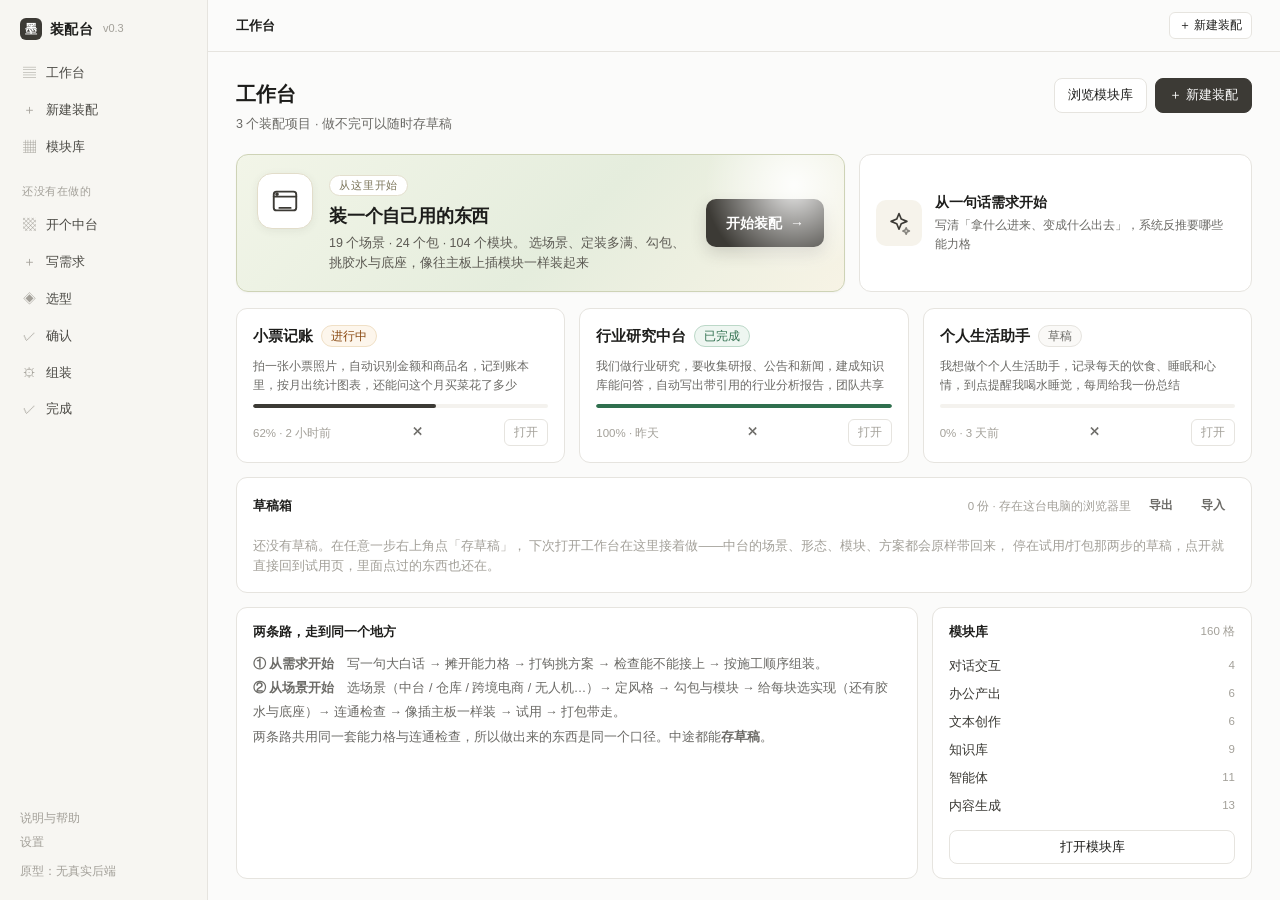
==== commit 6482be8c: "release: 2026-11-28 装配台新增「投资部项目台」场景" ====
--- a/index.html
+++ b/index.html
@@ -390,6 +390,15 @@
   .sc .sp{display:flex;flex-wrap:wrap;gap:4px;margin-top:auto;padding-top:5px}
   .sc .sp span{font-size:10.5px;border-radius:20px;padding:2px 7px;font-weight:500;
     background:hsl(var(--h) 70% 94%);color:hsl(var(--h) 46% 30%);border:1px solid hsl(var(--h) 52% 84%)}
+  /* 场景卡上的「参考实现」：说明这套东西已经有一份装好的，点开能看真身 */
+  .sc .sref{margin-top:6px;font-size:11px;color:var(--brand);border-top:1px dashed var(--line);
+    padding-top:6px;display:flex;align-items:center;gap:4px}
+  .sc .sref:hover{text-decoration:underline}
+  .sc .sref::after{content:"↗";font-size:10px;color:var(--faint)}
+  /* 交付页上「这份已经装好了」那条 */
+  .refbar{display:flex;gap:10px;align-items:center;margin:0 0 14px;padding:12px 16px;font-size:12.5px}
+  .refbar span{color:var(--dim);min-width:0}
+  .refbar .btn{margin-left:auto;flex:0 0 auto}
 
   /* ── 包：成套的功能，带色相 ── */
   .packs{display:flex;flex-direction:column;gap:15px}
@@ -1100,12 +1109,20 @@
    sub:"房态日历、渠道订单、门锁密码、自助入住、夜里值守",
    out:"一个手机能改房态的后台加一把能发离线密码的锁：客人十点到也能自己进门",
    why:"山里的三件事决定一切：信号差（离线优先）、没人值守（自助入住 + 求助升级）、渠道多（携程/美团/Airbnb 一起占房，晚一步就超售）。位置包给周边与交通，日程包给保洁与交接。"},
+  {id:"deals", nm:"投资部项目台", art:"note", must:["core","data"],
+   packs:["core","data","beauty","auto","collab"],
+   sub:"企业资料丢进来，抽成一份档案，按不同报告出 Word / PPT / PDF",
+   out:"一个项目档案台：资料进得去、栏目对得上、登记表一键成 Word，缺什么、哪两个数打架都自动列出来",
+   why:"它的难点不在记项目，在「同一份数据要出好几种报告」——数据只该抽一次，栏目差异放进视图配置，否则字段一改要改十几处。第二难在数字必须自洽：单位混用（万元/亿元/元）、明细加起来不等于合计、比率重算对不上，是这类表里最常见的错，得用纯规则校验一遍，不能交给模型。所以地基包给存取、数据包给导入与导出、美化包让输出的表像份正式文件；自动化包定时提醒补资料，协作包让风控与投委能一起看。",
+   /* 已经装好的参考实现：字段存在时，场景卡与完成页会给一个入口 */
+   ref:{nm:"股权项目台", dir:"equity-desk", port:8795, run:"cd equity-desk && python3 rivet.py --serve"}},
 ];
 
-/* 20 个场景分六组，按「装给谁用」分——不按行业分。
+/* 19 个场景分七组，按「装给谁用」分——不按行业分。
    场景页顶上是这条索引，点一下只看一组；分组只是导航，不影响算法。 */
 const SCAT = [
   {id:"self", nm:"自己天天用", hint:"装在自己电脑上，一个人用、天天开", ids:["hub","nas","imagegen"]},
+  {id:"office", nm:"办公与业务", hint:"资料进、档案出，一趟流程要对得上数", ids:["deals"]},
   {id:"biz",  nm:"开门做生意", hint:"有客人、有订单、要对得上账", ids:["shop","sling"]},
   {id:"floor", nm:"线下现场", hint:"有门、有货架、有闸机，断网也得营业", ids:["wms","cafe","park","lodge"]},
   {id:"prod", nm:"做产品上线", hint:"做出来给别人用，出事要能救", ids:["idle","saas","live"]},
@@ -2027,6 +2044,35 @@
    极简与场景无关（只留地基），中等勾场景包的必装+推荐，齐全把场景包全勾上。 */
 function sceneById(id){ return SCENES.find(x => x.id === id) || SCENES[0]; }
 function scenePacks(id){ return sceneById(id).packs; }
+
+/* 参考实现：场景里挂着一份真装好的东西。
+   它是本机进程，不是网页——线上点开只会是死链，所以干脆把启动命令摆出来。 */
+function refOf(id){
+  const sc = SCENES.find(x => x.id === id);
+  return (sc && sc.ref) || null;
+}
+function onLocal(){
+  return location.protocol === "file:" || /^(127\.0\.0\.1|localhost)$/.test(location.hostname);
+}
+function openRef(id){
+  const r = refOf(id);
+  if(!r) return;
+  if(onLocal()){
+    window.open(`http://127.0.0.1:${r.port}/`, "_blank", "noopener");
+    return;
+  }
+  modal(`<div class="mh"><b>${esc(r.nm)}</b><button class="x" data-x="1">✕</button></div>
+    <div class="mb">
+      <p style="margin-top:0">它跑在你自己这台机器上，不是网页——在这个页面上点，够不到本机的
+        ${r.port} 端口。</p>
+      <p>在仓库里起一下：</p>
+      <pre style="background:#f4f2ec;border:1px solid var(--line);border-radius:8px;
+        padding:10px 12px;overflow:auto;font-size:12px;line-height:1.6">${esc(r.run)}</pre>
+      <p class="faint" style="font-size:12px">起来后浏览器开 <b>http://127.0.0.1:${r.port}/</b>。
+        它不联网、不用 Key；档案落在 <code>~/Documents/AI项目/20-股权项目/deals/</code>。</p>
+    </div>`, `<button class="btn" data-x="1">知道了</button>`);
+  $("#modal").querySelectorAll("[data-x]").forEach(x => x.onclick = closeModal);
+}
 /* 一个包在本次装配里的「有效等级」：场景把它列为核心、而它本身是可选包时，升一档。
    这样「仓库管理」里的交易包不会被当成可有可无——同一个包在「个人中台」里仍然是可选。 */
 function packTierEff(pid){
@@ -2783,6 +2829,8 @@
       <div class="so"><em>装出来</em>${esc(sc.out)}</div>
       <div class="sp">${sc.packs.map(pid => { const p = packOf(pid);
         return `<span style="--h:${p.hue}">${esc(p.nm)}</span>`; }).join("")}</div>
+      ${sc.ref ? `<div class="sref" data-ref="${sc.id}" role="button" tabindex="0"
+        title="这套东西已经装好一份，点开看看它长什么样">▸ 参考实现：${esc(sc.ref.nm)}</div>` : ""}
     </div>`;
   const body = (gg) => (gg === "all" ? SCAT : SCAT.filter(x => x.id === gg)).map(gp => `
     <div class="scgh"><b>${esc(gp.nm)}</b><span>${esc(gp.hint)}</span></div>
@@ -2821,6 +2869,13 @@
     });
     /* 筛选后那条「看全部」是重新渲染出来的，得跟着绑 */
     document.querySelectorAll("#scbody [data-g]").forEach(b => b.onclick = () => pickG(b.dataset.g));
+    /* 参考实现那一行在卡片里面，点它不能顺手把场景选了 */
+    document.querySelectorAll("[data-ref]").forEach(n => {
+      n.onclick = e => { e.stopPropagation(); openRef(n.dataset.ref); };
+      n.onkeydown = e => {
+        if(e.key === "Enter" || e.key === " "){ e.preventDefault(); e.stopPropagation(); openRef(n.dataset.ref); }
+      };
+    });
   };
   bind();
   const pickG = gg => {
@@ -5198,6 +5253,8 @@
     return a.some(m => m.id === "plugin") ? a.length : a.length + 1;
   })();
   const bar = pct => Math.min(100, Math.round(pct * 100));
+  /* 这个场景如果已经有一份装好的样板，交付页就直接给入口——比「照着清单重装一遍」实在 */
+  const rf = isHub ? refOf((S.hub || {}).scene) : null;
   topbar(`工作台 <span>/</span> <b>${esc(sceneName())}</b>`, isHub ? hubSteps(7) : 4,
     `<button class="btn sm ghost" id="bPBack">回试用</button>`);
   $("#view").innerHTML = `<div class="page">
@@ -5206,6 +5263,11 @@
       包里是 ${files.length} 个文件：一个能直接双击打开的试用版、清单、说明、安装说明${(data.shop || []).length ? "、模块商店清单" : ""}。</p></div>
       <div class="right"><span class="badge ok">${kb} KB</span>
         ${data.min ? `<span class="badge mute" style="margin-left:6px">最小包</span>` : ""}</div></div>
+
+    ${rf ? `<div class="card box refbar">
+      <b>这套东西已经装好一份：${esc(rf.nm)}</b>
+      <span>它就是这个场景的样板，不联网、不用 API Key，跑在本机 ${rf.port} 端口。</span>
+      <button class="btn sm primary" id="bRef">打开看看</button></div>` : ""}
 
     <div class="secttl first"><b>① 内存够不够</b><span>打包前先模拟一次 · 装完再看实际结果</span></div>
     <div class="memcard">
@@ -5318,6 +5380,7 @@
   $("#bOnlyHtml").onclick = () => dl(new Blob([htmlDoc], {type:"text/html;charset=utf-8"}), "试用版.html");
   $("#bExpP").onclick = exportMd;
   $("#bPBack").onclick = $("#bPBack2").onclick = () => go("#/trial");
+  if($("#bRef")) $("#bRef").onclick = () => openRef((S.hub || {}).scene);
   $("#bPAgain").onclick = () => { S.need = ""; S.hub = null; save(); go("#/hub-style"); };
   $("#bMin").onclick = () => { S.hub.min = !S.hub.min; save(); route(); };
   document.querySelectorAll("[data-mem]").forEach(b => b.onclick = () => {
